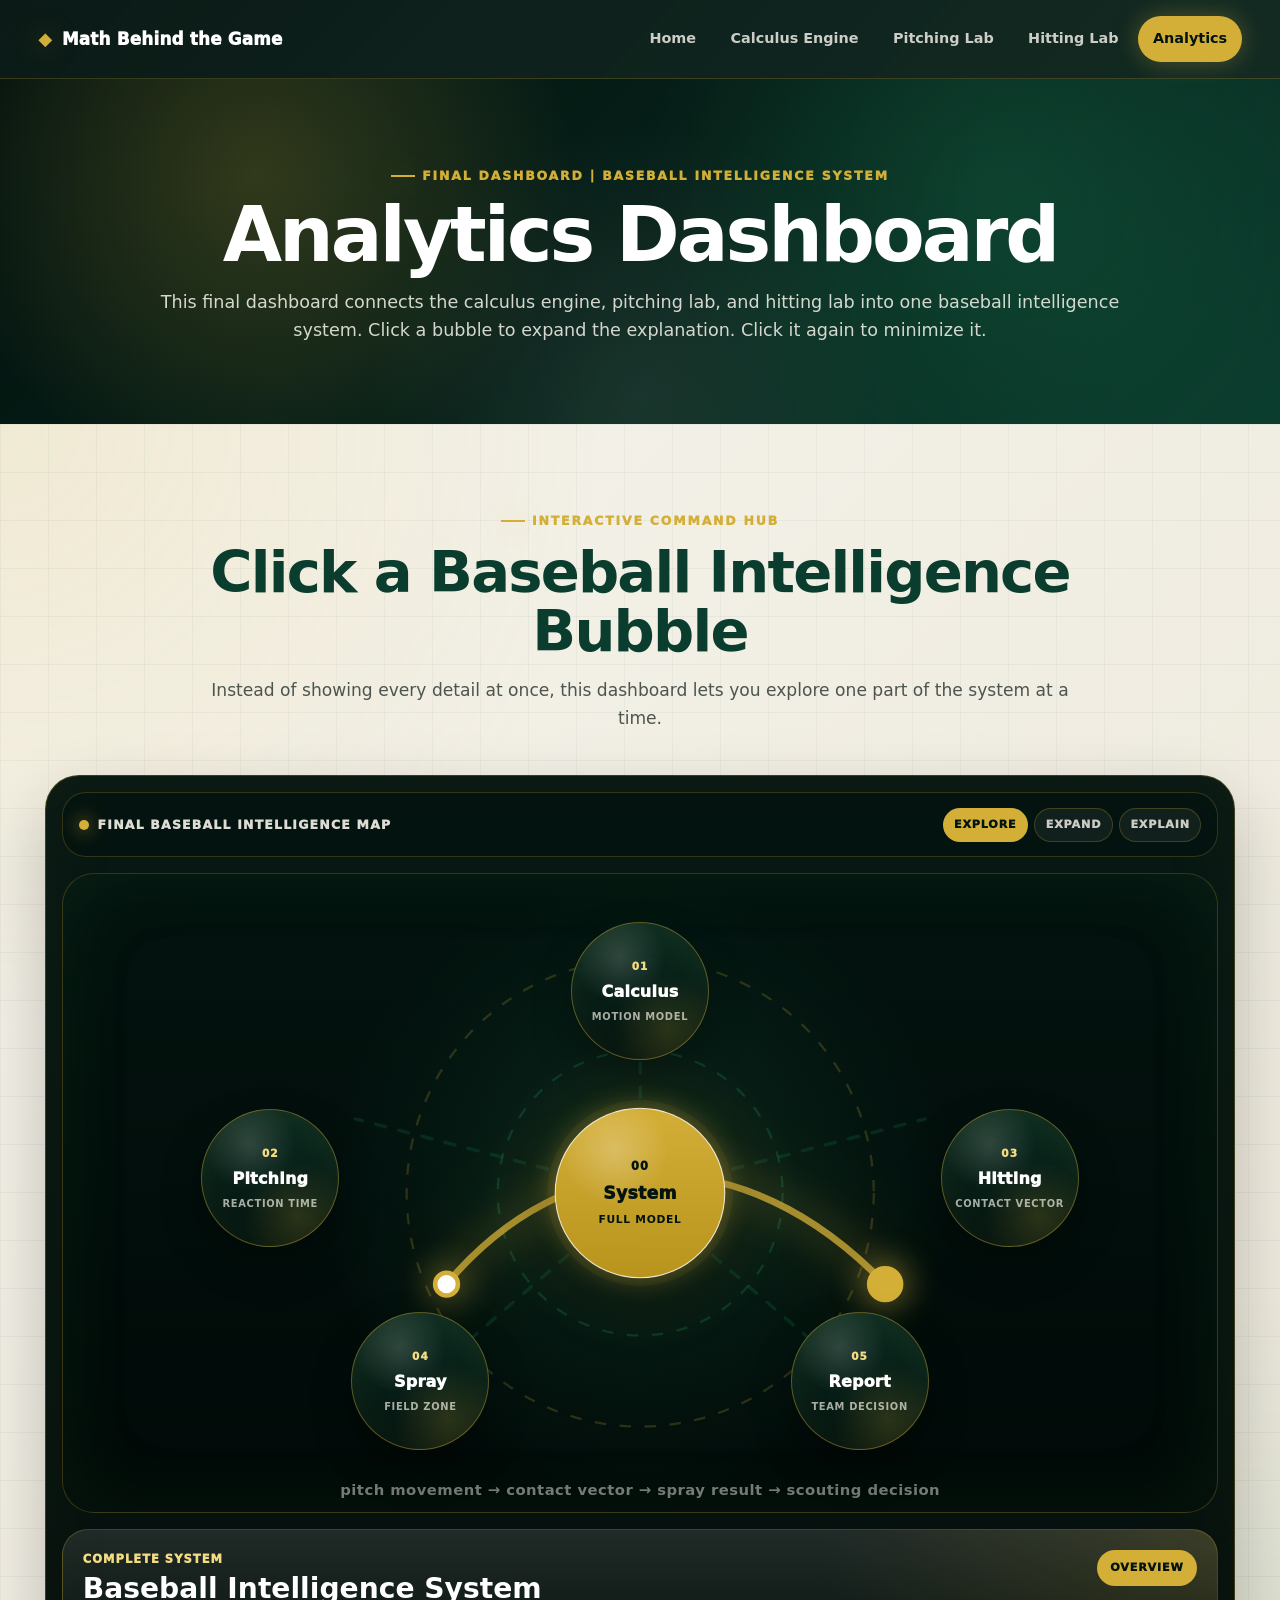
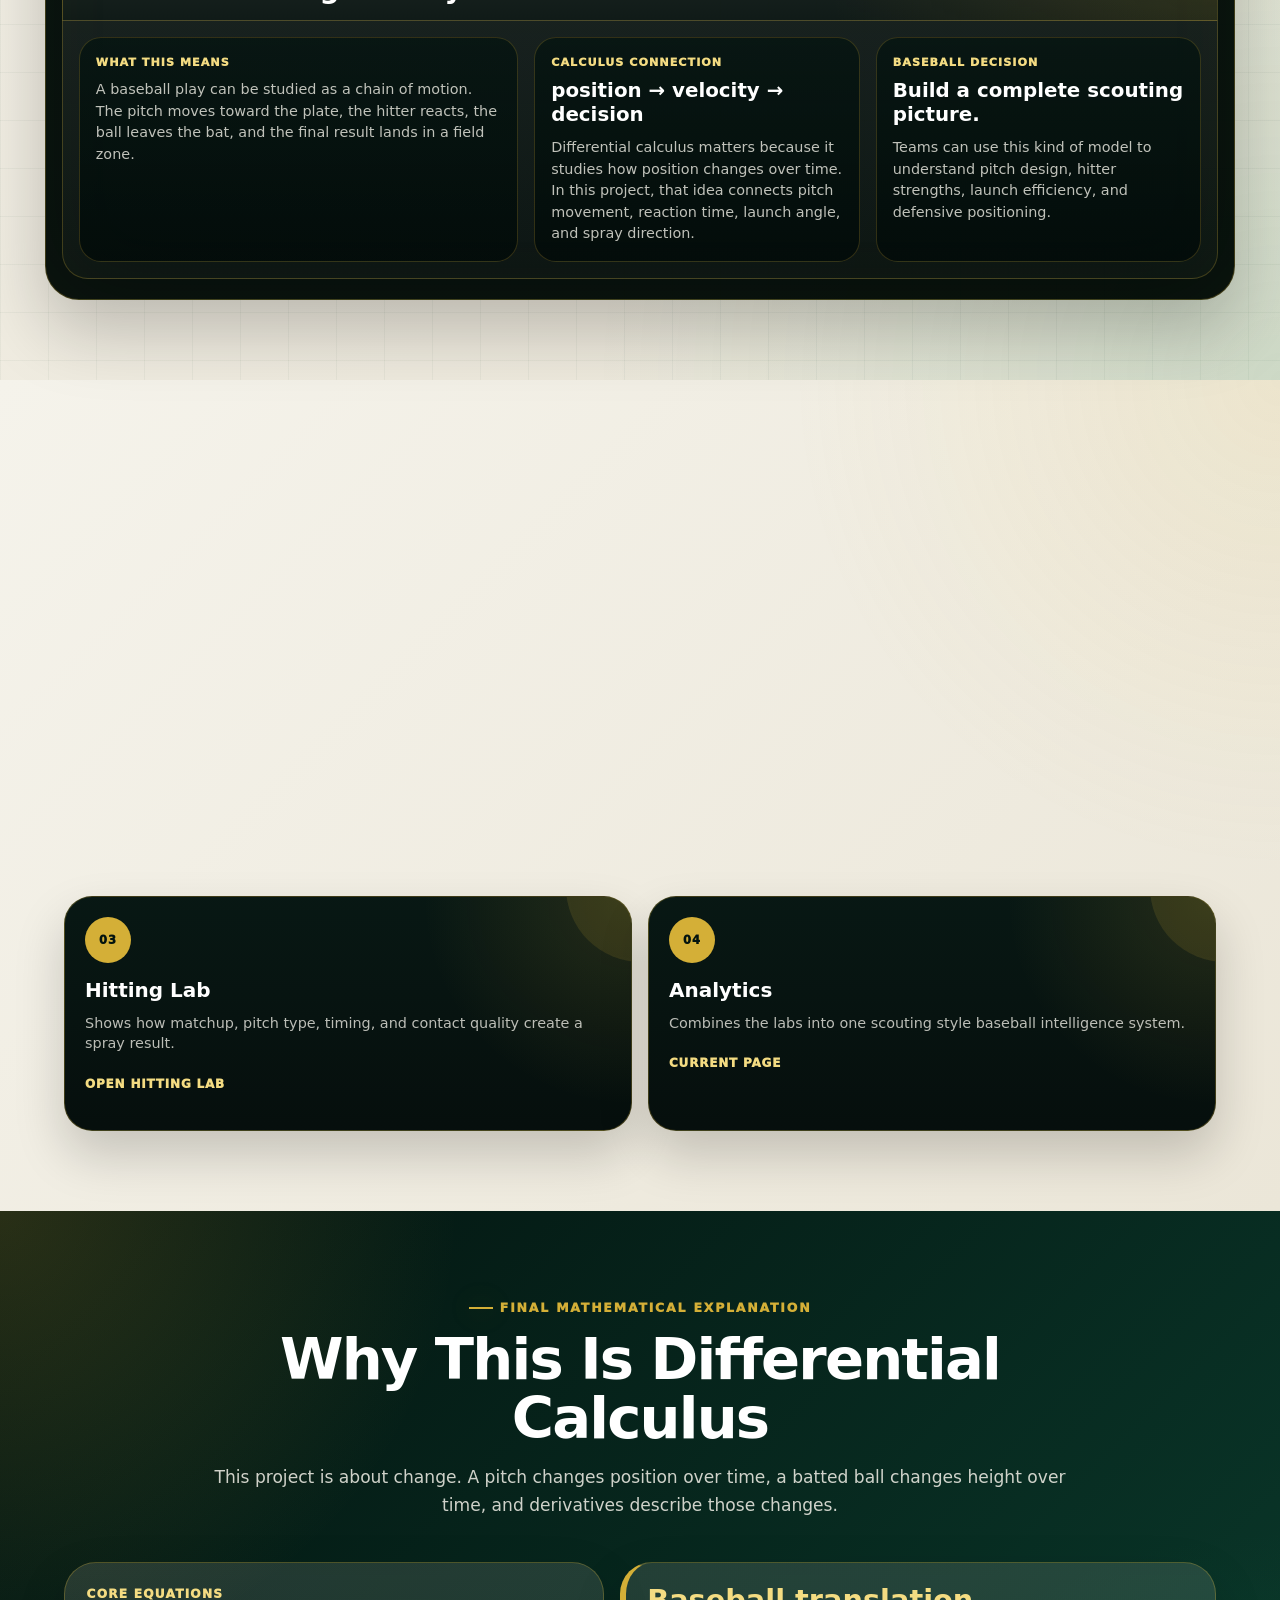
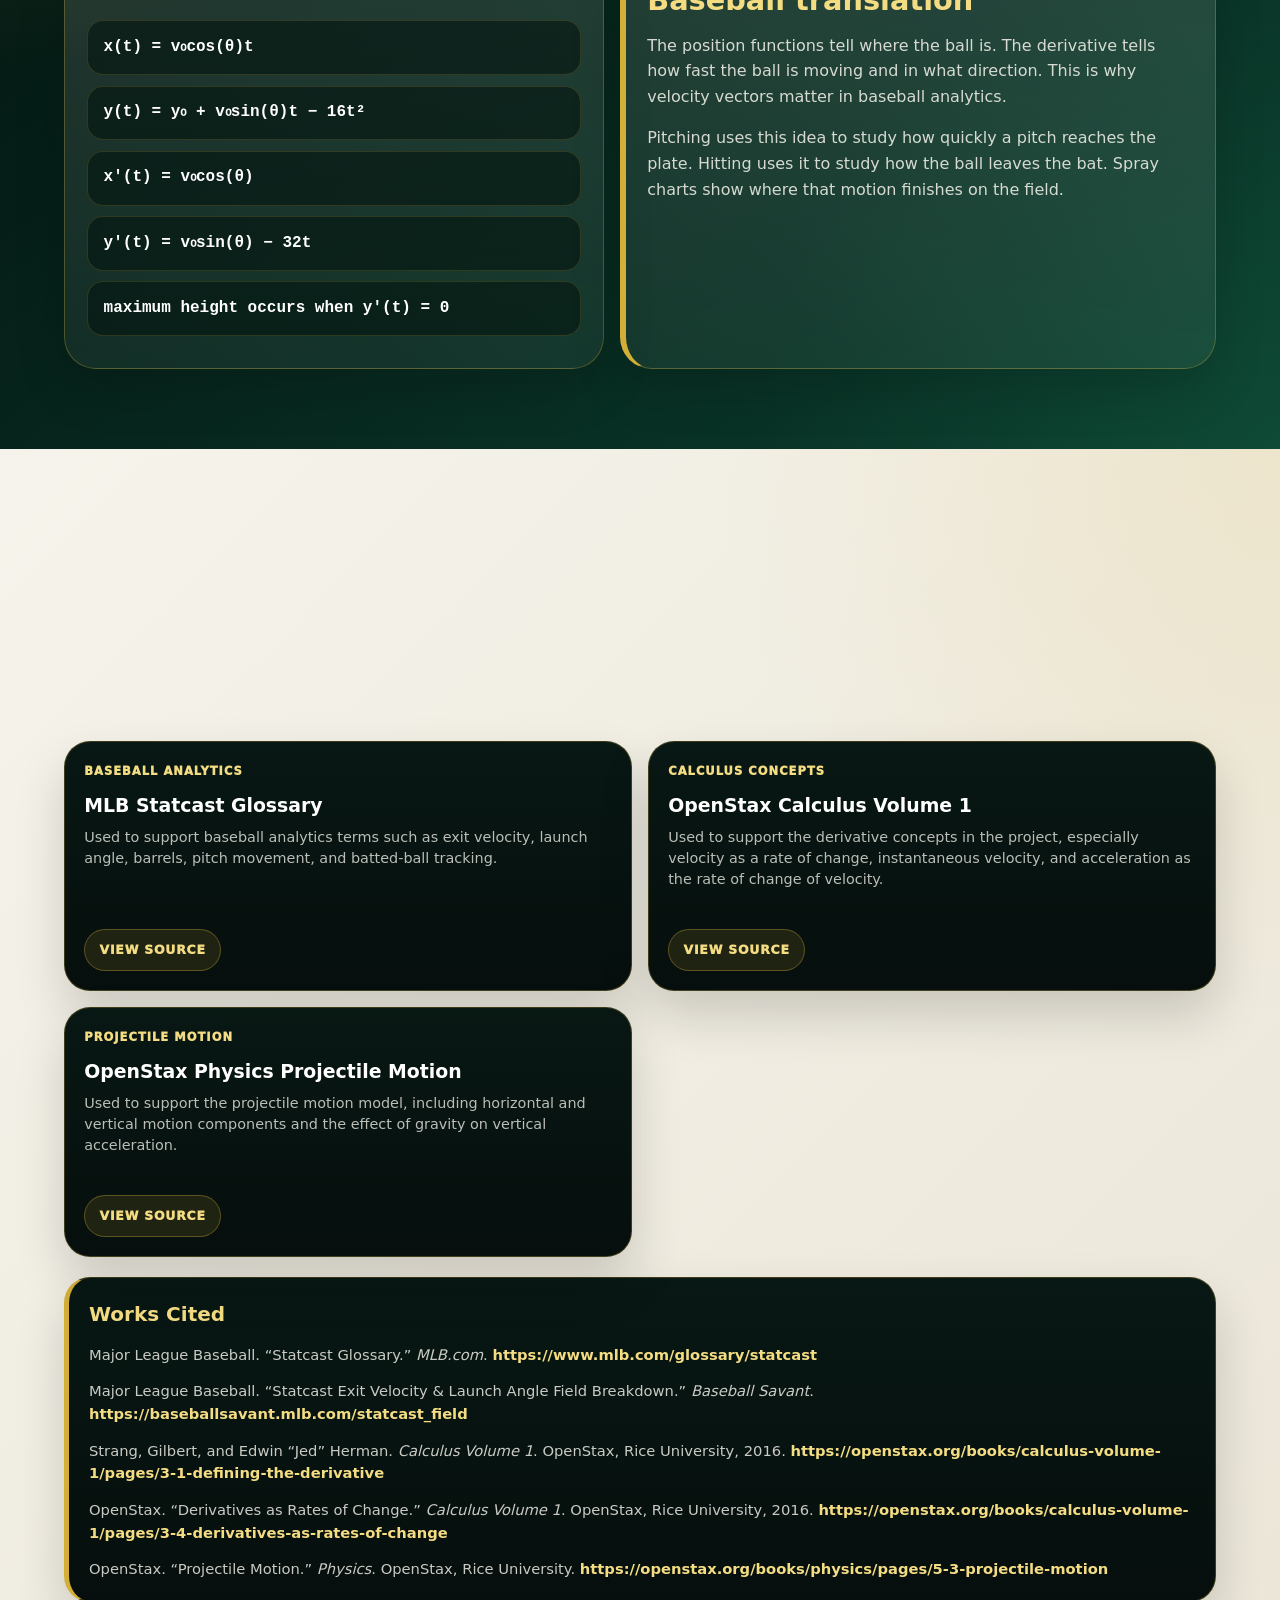
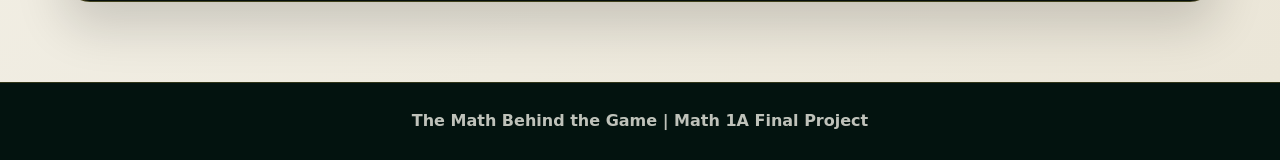
==== analytics.html @ d95eebd2 "calc 1a final" ====
<!DOCTYPE html>
<html lang="en">
<head>
  <meta charset="UTF-8" />
  <meta name="viewport" content="width=device-width, initial-scale=1.0" />

  <title>Analytics Dashboard | The Math Behind the Game</title>

  <link rel="stylesheet" href="style.css" />
</head>

<body>
  <header class="site-header">
    <nav class="navbar">
      <a href="index.html" class="logo">
        <span class="logo-mark">◆</span>
        Math Behind the Game
      </a>

      <div class="nav-links">
        <a href="index.html">Home</a>
        <a href="calculus.html">Calculus Engine</a>
        <a href="pitching.html">Pitching Lab</a>
        <a href="hitting.html">Hitting Lab</a>
        <a href="analytics.html">Analytics</a>
      </div>
    </nav>
  </header>

  <main>
    <!-- HERO -->
    <section class="page-hero analytics-hero bubble-analytics-hero">
      <div class="page-hero-content">
        <p class="tagline">Final Dashboard | Baseball Intelligence System</p>

        <h1>Analytics Dashboard</h1>

        <p>
          This final dashboard connects the calculus engine, pitching lab, and hitting lab
          into one baseball intelligence system. Click a bubble to expand the explanation.
          Click it again to minimize it.
        </p>
      </div>
    </section>

    <!-- INTERACTIVE BUBBLE HUB -->
    <section class="engine-section bubble-dashboard-section">
      <div class="section-header center-header">
        <p class="eyebrow">Interactive Command Hub</p>

        <h2>Click a Baseball Intelligence Bubble</h2>

        <p>
          Instead of showing every detail at once, this dashboard lets you explore one part
          of the system at a time.
        </p>
      </div>

      <div class="bubble-dashboard-shell">
        <div class="broadcast-topline bubble-topline">
          <div>
            <span class="live-dot"></span>
            <p>Final Baseball Intelligence Map</p>
          </div>

          <div class="broadcast-tabs">
            <span class="active">Explore</span>
            <span>Expand</span>
            <span>Explain</span>
          </div>
        </div>

        <div class="bubble-map">
          <!-- CENTER HUB -->
          <button class="analytics-bubble center-bubble active" data-analytics-topic="overview">
            <span>00</span>
            <strong>System</strong>
            <small>full model</small>
          </button>

          <!-- ORBIT BUBBLES -->
          <button class="analytics-bubble bubble-calculus" data-analytics-topic="calculus">
            <span>01</span>
            <strong>Calculus</strong>
            <small>motion model</small>
          </button>

          <button class="analytics-bubble bubble-pitching" data-analytics-topic="pitching">
            <span>02</span>
            <strong>Pitching</strong>
            <small>reaction time</small>
          </button>

          <button class="analytics-bubble bubble-hitting" data-analytics-topic="hitting">
            <span>03</span>
            <strong>Hitting</strong>
            <small>contact vector</small>
          </button>

          <button class="analytics-bubble bubble-spray" data-analytics-topic="spray">
            <span>04</span>
            <strong>Spray</strong>
            <small>field zone</small>
          </button>

          <button class="analytics-bubble bubble-scouting" data-analytics-topic="scouting">
            <span>05</span>
            <strong>Report</strong>
            <small>team decision</small>
          </button>

          <!-- VISUAL LINES -->
          <svg viewBox="0 0 1000 560" class="bubble-line-svg" aria-hidden="true">
            <circle cx="500" cy="280" r="205" class="bubble-orbit-line" />
            <circle cx="500" cy="280" r="125" class="bubble-inner-ring" />

            <line x1="500" y1="280" x2="500" y2="76" class="bubble-connector" />
            <line x1="500" y1="280" x2="250" y2="215" class="bubble-connector" />
            <line x1="500" y1="280" x2="750" y2="215" class="bubble-connector" />
            <line x1="500" y1="280" x2="320" y2="435" class="bubble-connector" />
            <line x1="500" y1="280" x2="680" y2="435" class="bubble-connector" />

            <path
              d="M330 360 C435 235, 590 230, 715 360"
              class="bubble-gold-path"
            />

            <circle cx="330" cy="360" r="10" class="bubble-ball" />
            <circle cx="715" cy="360" r="14" class="bubble-ball landing-ball" />

            <text x="500" y="515" class="bubble-map-label">
              pitch movement → contact vector → spray result → scouting decision
            </text>
          </svg>
        </div>

        <!-- EXPANDABLE PANEL -->
        <section class="analytics-expand-panel open" id="analyticsExpandPanel">
          <div class="expand-panel-header">
            <div>
              <span id="analyticsPanelKicker">Complete System</span>
              <h3 id="analyticsPanelTitle">Baseball Intelligence System</h3>
            </div>

            <p id="analyticsPanelTag">Overview</p>
          </div>

          <div class="expand-panel-grid">
            <article class="expand-main-card">
              <span>What this means</span>
              <p id="analyticsPanelDescription">
                A baseball play can be studied as a chain of motion. The pitch moves
                toward the plate, the hitter reacts, the ball leaves the bat, and the
                final result lands in a field zone.
              </p>
            </article>

            <article class="expand-equation-card">
              <span>Calculus Connection</span>
              <strong id="analyticsPanelEquation">
                position → velocity → decision
              </strong>
              <p id="analyticsPanelMath">
                Differential calculus matters because it studies how position changes over time.
              </p>
            </article>

            <article class="expand-decision-card">
              <span>Baseball Decision</span>
              <strong id="analyticsPanelDecision">
                Build a complete scouting picture.
              </strong>
              <p id="analyticsPanelUse">
                Teams can use this kind of model to understand pitch design, hitter strengths,
                launch efficiency, and defensive positioning.
              </p>
            </article>
          </div>
        </section>
      </div>
    </section>

    <!-- PROJECT FLOW -->
    <section class="content-section intelligence-section bubble-flow-section">
      <div class="section-header center-header">
        <p class="eyebrow">Project Flow</p>

        <h2>How Each Lab Connects</h2>

        <p>
          The project moves from the basic calculus model to real baseball applications.
        </p>
      </div>

      <div class="system-flow-grid compact-system-flow">
        <article class="flow-card">
          <span>01</span>
          <h3>Calculus Engine</h3>
          <p>
            Shows position, velocity, acceleration, apex, and landing through projectile motion.
          </p>
          <a href="calculus.html">Open Calculus Lab</a>
        </article>

        <article class="flow-card">
          <span>02</span>
          <h3>Pitching Lab</h3>
          <p>
            Shows how velocity, break, drop, and pitch location change reaction time.
          </p>
          <a href="pitching.html">Open Pitching Lab</a>
        </article>

        <article class="flow-card">
          <span>03</span>
          <h3>Hitting Lab</h3>
          <p>
            Shows how matchup, pitch type, timing, and contact quality create a spray result.
          </p>
          <a href="hitting.html">Open Hitting Lab</a>
        </article>

        <article class="flow-card">
          <span>04</span>
          <h3>Analytics</h3>
          <p>
            Combines the labs into one scouting style baseball intelligence system.
          </p>
          <a href="analytics.html">Current Page</a>
        </article>
      </div>
    </section>

    <!-- FINAL MATHEMATICAL EXPLANATION -->
    <section class="dark-lab-section analytics-proof-section bubble-proof-section">
      <div class="section-header center-header">
        <p class="eyebrow">Final Mathematical Explanation</p>

        <h2>Why This Is Differential Calculus</h2>

        <p>
          This project is about change. A pitch changes position over time, a batted ball
          changes height over time, and derivatives describe those changes.
        </p>
      </div>

      <div class="optimization-grid">
        <div class="optimization-proof">
          <span>Core Equations</span>

          <p>x(t) = v₀cos(θ)t</p>
          <p>y(t) = y₀ + v₀sin(θ)t − 16t²</p>
          <p>x′(t) = v₀cos(θ)</p>
          <p>y′(t) = v₀sin(θ) − 32t</p>
          <p>maximum height occurs when y′(t) = 0</p>
        </div>

        <div class="optimization-explanation">
          <h3>Baseball translation</h3>

          <p>
            The position functions tell where the ball is. The derivative tells how fast
            the ball is moving and in what direction. This is why velocity vectors matter
            in baseball analytics.
          </p>

          <p>
            Pitching uses this idea to study how quickly a pitch reaches the plate.
            Hitting uses it to study how the ball leaves the bat. Spray charts show
            where that motion finishes on the field.
          </p>
        </div>
      </div>
    </section>

   <!-- SOURCES SECTION -->
<section class="content-section sources-section bubble-sources-section">
  <div class="section-header center-header">
    <p class="eyebrow">Works Cited / Research Base</p>

    <h2>Sources Used to Support the Project</h2>

    <p>
      These sources support the baseball analytics, derivative, velocity,
      acceleration, and projectile motion concepts used throughout the project.
    </p>
  </div>

  <div class="source-grid">
    <article class="source-card">
      <span>Baseball Analytics</span>
      <h3>MLB Statcast Glossary</h3>
      <p>
        Used to support baseball analytics terms such as exit velocity, launch angle,
        barrels, pitch movement, and batted-ball tracking.
      </p>
      <a href="https://www.mlb.com/glossary/statcast" target="_blank" rel="noopener noreferrer">
        View Source
      </a>
    </article>

    <article class="source-card">
      <span>Calculus Concepts</span>
      <h3>OpenStax Calculus Volume 1</h3>
      <p>
        Used to support the derivative concepts in the project, especially velocity
        as a rate of change, instantaneous velocity, and acceleration as the rate of
        change of velocity.
      </p>
      <a href="https://openstax.org/books/calculus-volume-1/pages/3-1-defining-the-derivative" target="_blank" rel="noopener noreferrer">
        View Source
      </a>
    </article>

    <article class="source-card">
      <span>Projectile Motion</span>
      <h3>OpenStax Physics Projectile Motion</h3>
      <p>
        Used to support the projectile motion model, including horizontal and vertical
        motion components and the effect of gravity on vertical acceleration.
      </p>
      <a href="https://openstax.org/books/physics/pages/5-3-projectile-motion" target="_blank" rel="noopener noreferrer">
        View Source
      </a>
    </article>
  </div>

  <div class="works-cited-box">
    <h3>Works Cited</h3>

    <p>
      Major League Baseball. “Statcast Glossary.” <em>MLB.com</em>.
      <a href="https://www.mlb.com/glossary/statcast" target="_blank" rel="noopener noreferrer">
        https://www.mlb.com/glossary/statcast
      </a>
    </p>

    <p>
      Major League Baseball. “Statcast Exit Velocity &amp; Launch Angle Field Breakdown.”
      <em>Baseball Savant</em>.
      <a href="https://baseballsavant.mlb.com/statcast_field" target="_blank" rel="noopener noreferrer">
        https://baseballsavant.mlb.com/statcast_field
      </a>
    </p>

    <p>
      Strang, Gilbert, and Edwin “Jed” Herman. <em>Calculus Volume 1</em>.
      OpenStax, Rice University, 2016.
      <a href="https://openstax.org/books/calculus-volume-1/pages/3-1-defining-the-derivative" target="_blank" rel="noopener noreferrer">
        https://openstax.org/books/calculus-volume-1/pages/3-1-defining-the-derivative
      </a>
    </p>

    <p>
      OpenStax. “Derivatives as Rates of Change.” <em>Calculus Volume 1</em>.
      OpenStax, Rice University, 2016.
      <a href="https://openstax.org/books/calculus-volume-1/pages/3-4-derivatives-as-rates-of-change" target="_blank" rel="noopener noreferrer">
        https://openstax.org/books/calculus-volume-1/pages/3-4-derivatives-as-rates-of-change
      </a>
    </p>

    <p>
      OpenStax. “Projectile Motion.” <em>Physics</em>.
      OpenStax, Rice University.
      <a href="https://openstax.org/books/physics/pages/5-3-projectile-motion" target="_blank" rel="noopener noreferrer">
        https://openstax.org/books/physics/pages/5-3-projectile-motion
      </a>
    </p>
  </div>
</section>

  </main>

  <footer class="site-footer">
    <p>The Math Behind the Game | Math 1A Final Project</p>
  </footer>

  <script src="script.js"></script>
</body>
</html>
---- style.css ----
/* =========================================================
   THE MATH BEHIND THE GAME
   Cleaned consolidated style.css
   Safe cleanup: duplicate selectors merged, final values preserved
========================================================= */

:root {
  --green-black: #03130f;
  --green-950: #04100d;
  --green-900: #061f18;
  --green-800: #0b2f24;
  --green-700: #0b3d2e;
  --green-600: #12613f;
  --green-500: #1f8a5b;
  --gold: #d4af37;
  --gold-soft: #f4dc82;
  --gold-muted: #a98728;
  --cream: #f5f3eb;
  --cream-2: #ebe6d8;
  --white: #ffffff;
  --charcoal: #1f2421;
  --muted: #66726b;
  --shadow-soft: 0 20px 50px rgba(0, 0, 0, 0.16);
  --shadow-heavy: 0 36px 95px rgba(0, 0, 0, 0.35);
  --gold-glow: 0 0 28px rgba(212, 175, 55, 0.38);
  --green-glow: 0 0 34px rgba(31, 138, 91, 0.28);
  --radius-md: 22px;
  --radius-lg: 32px;
  --radius-xl: 44px;
  --max-width: 1260px;
}

* {
  box-sizing: border-box;
  margin: 0;
  padding: 0;
}

html {
  scroll-behavior: smooth;
}

body {
  min-height: 100vh;
  background: var(--cream);
  color: var(--charcoal);
  font-family: Inter,
    ui-sans-serif,
    system-ui,
    -apple-system,
    BlinkMacSystemFont,
    "Segoe UI",
    sans-serif;
  line-height: 1.6;
}

img, svg {
  max-width: 100%;
}

a {
  color: inherit;
  text-decoration: none;
}

button, input {
  font: inherit;
}

button {
  cursor: pointer;
}

.site-header {
  position: sticky;
  top: 0;
  z-index: 1000;
  background: linear-gradient(135deg, rgba(3, 19, 15, 0.97), rgba(6, 31, 24, 0.95));
  border-bottom: 1px solid rgba(212, 175, 55, 0.22);
  backdrop-filter: blur(18px);
}

.navbar {
  width: min(94%, 1440px);
  min-height: 78px;
  margin: 0 auto;
  display: flex;
  align-items: center;
  justify-content: space-between;
  gap: 2rem;
}

.logo {
  display: inline-flex;
  align-items: center;
  gap: 0.65rem;
  color: var(--white);
  font-size: 1.05rem;
  font-weight: 950;
  letter-spacing: 0.2px;
}

.logo-mark {
  color: var(--gold);
  text-shadow: var(--gold-glow);
}

.nav-links {
  display: flex;
  align-items: center;
  justify-content: flex-end;
  gap: 0.35rem;
  flex-wrap: wrap;
}

.nav-links a {
  color: rgba(245, 243, 235, 0.82);
  font-size: 0.9rem;
  font-weight: 850;
  padding: 0.72rem 0.9rem;
  border-radius: 999px;
  transition: all 0.22s ease;
}

.nav-links a:hover, .nav-links a.active {
  color: var(--green-black);
  background: var(--gold);
  box-shadow: 0 0 24px rgba(212, 175, 55, 0.32);
}

.eyebrow, .section-kicker, .tagline {
  display: inline-flex;
  align-items: center;
  gap: 0.45rem;
  color: var(--gold);
  font-size: 0.78rem;
  font-weight: 950;
  text-transform: uppercase;
  letter-spacing: 1.8px;
  margin-bottom: 0.8rem;
}

.eyebrow::before, .section-kicker::before, .tagline::before {
  content: "";
  width: 24px;
  height: 2px;
  background: var(--gold);
  box-shadow: var(--gold-glow);
}

.section-header {
  width: min(100%, 880px);
  margin-bottom: 2.7rem;
}

.center-header {
  margin-left: auto;
  margin-right: auto;
  text-align: center;
}

.center-header .eyebrow, .center-header .section-kicker {
  justify-content: center;
}

.section-header h2 {
  color: var(--green-700);
  font-size: clamp(2.2rem, 4.5vw, 4rem);
  line-height: 1.02;
  letter-spacing: -1.8px;
  margin-bottom: 1rem;
}

.section-header p:not(.eyebrow):not(.section-kicker) {
  color: #4d554f;
  font-size: 1.07rem;
}

.btn {
  min-height: 48px;
  display: inline-flex;
  align-items: center;
  justify-content: center;
  border-radius: 999px;
  padding: 0.85rem 1.2rem;
  border: 1px solid transparent;
  font-weight: 950;
  transition: all 0.22s ease;
}

.primary-btn {
  background: var(--gold);
  color: var(--green-black);
  box-shadow: 0 18px 42px rgba(212, 175, 55, 0.25);
}

.primary-btn:hover {
  transform: translateY(-3px);
  box-shadow: 0 26px 58px rgba(212, 175, 55, 0.38);
}

.secondary-btn {
  background: rgba(245, 243, 235, 0.08);
  color: var(--white);
  border-color: rgba(245, 243, 235, 0.22);
}

.secondary-btn:hover {
  transform: translateY(-3px);
  background: rgba(245, 243, 235, 0.14);
  border-color: rgba(212, 175, 55, 0.42);
}

.hero {
  position: relative;
  overflow: hidden;
  display: grid;
  grid-template-columns: 1.02fr 0.98fr;
  align-items: center;
  gap: 2rem;
  min-height: calc(100vh - 78px);
  padding: 5rem 5%;
  background: radial-gradient(circle at 18% 18%, rgba(212, 175, 55, 0.21), transparent 28%),
    radial-gradient(circle at 83% 20%, rgba(31, 138, 91, 0.25), transparent 36%),
    radial-gradient(circle at 70% 90%, rgba(212, 175, 55, 0.13), transparent 31%),
    linear-gradient(135deg, var(--green-black) 0%, var(--green-900) 45%, var(--green-700) 100%);
}

.advanced-hero {
  min-height: calc(100vh - 78px);
}

.hero-bg-grid, .page-hero::before {
  position: absolute;
  inset: 0;
  background-image: linear-gradient(rgba(245, 243, 235, 0.045) 1px, transparent 1px),
    linear-gradient(90deg, rgba(245, 243, 235, 0.045) 1px, transparent 1px);
  background-size: 48px 48px;
  mask-image: linear-gradient(to bottom, black, transparent 96%);
  pointer-events: none;
}

.hero::after {
  content: "";
  position: absolute;
  width: 760px;
  height: 760px;
  right: -380px;
  bottom: -390px;
  border-radius: 50%;
  border: 1px solid rgba(212, 175, 55, 0.22);
  box-shadow: inset 0 0 90px rgba(212, 175, 55, 0.08),
    0 0 80px rgba(31, 138, 91, 0.08);
}

.hero-content, .hero-visual {
  position: relative;
  z-index: 2;
}

.hero-content {
  max-width: 800px;
}

.hero h1 {
  color: var(--white);
  font-size: clamp(3.3rem, 7.2vw, 7rem);
  line-height: 0.9;
  letter-spacing: -4.5px;
  margin-bottom: 1.45rem;
}

.hero h1 span {
  display: block;
  color: var(--gold-soft);
  text-shadow: 0 0 38px rgba(212, 175, 55, 0.2);
}

.hero-description {
  max-width: 730px;
  color: rgba(245, 243, 235, 0.87);
  font-size: clamp(1rem, 1.45vw, 1.18rem);
  margin-bottom: 1.7rem;
}

.hero-actions {
  display: flex;
  flex-wrap: wrap;
  gap: 0.9rem;
  margin-bottom: 1.8rem;
}

.hero-metrics {
  display: grid;
  grid-template-columns: repeat(3, 1fr);
  gap: 0.85rem;
  max-width: 760px;
}

.hero-metrics div, .hero-broadcast-score div, .hero-broadcast-readout div {
  background: rgba(245, 243, 235, 0.08);
  border: 1px solid rgba(212, 175, 55, 0.24);
  border-radius: var(--radius-md);
  padding: 1rem;
  box-shadow: inset 0 0 28px rgba(245, 243, 235, 0.02);
  display: flex;
  flex-direction: column;
  justify-content: center;
  align-items: center;
  text-align: center;
}

.hero-metrics span, .scoreboard-main span, .broadcast-stat-ribbon span, .engine-stat-ribbon span, .analysis-card span, .preview-output-grid span, .metric-tile span, .analytics-thesis-card span, .analytics-mini-stack span, .scouting-card span, .flow-card span, .source-card span, .hero-broadcast-score span, .hero-broadcast-readout span, .gamecast-score-strip span, .gamecast-live-readout span, .optimization-score-card span, .grade-row span, .scenario-card span, .intelligence-card span, .field-preview-copy span, .spray-readout-card span, .spray-mini-metrics span {
  display: block;
  color: var(--gold-soft);
  font-size: 0.72rem;
  font-weight: 950;
  text-transform: uppercase;
  letter-spacing: 1px;
  margin-bottom: 0.3rem;
}

.hero-broadcast-score span, .hero-broadcast-readout span, .hero-metrics span {
  text-align: center;
  line-height: 1.15;
}

.hero-metrics strong, .scoreboard-main strong, .broadcast-stat-ribbon strong, .engine-stat-ribbon strong, .analysis-card strong, .preview-output-grid strong, .metric-tile strong, .analytics-mini-stack strong, .scouting-card strong, .hero-broadcast-score strong, .hero-broadcast-readout strong, .gamecast-score-strip strong, .gamecast-live-readout strong, .optimization-score-card strong, .grade-row strong, .spray-mini-metrics strong {
  color: var(--white);
  font-size: 1rem;
}

.hero-broadcast-score strong, .hero-broadcast-readout strong, .hero-metrics strong {
  text-align: center;
  line-height: 1.2;
}

.broadcast-hero-card {
  background: linear-gradient(180deg, rgba(245, 243, 235, 0.13), rgba(245, 243, 235, 0.055));
  border: 1px solid rgba(212, 175, 55, 0.36);
  border-radius: var(--radius-xl);
  padding: 1.2rem;
  box-shadow: var(--shadow-heavy);
  backdrop-filter: blur(18px);
}

.hero-broadcast-score, .hero-broadcast-readout {
  display: grid;
  grid-template-columns: repeat(3, 1fr);
  gap: 0.75rem;
  margin-bottom: 1rem;
}

.hero-broadcast-readout {
  margin-top: 1rem;
  margin-bottom: 0;
}

.hero-mini-field {
  border: 1px solid rgba(212, 175, 55, 0.25);
  border-radius: 30px;
  overflow: hidden;
  background: rgba(3, 19, 15, 0.72);
}

.scoreboard-top, .console-topbar {
  display: flex;
  align-items: center;
  justify-content: space-between;
  gap: 1rem;
  background: rgba(3, 19, 15, 0.66);
  border: 1px solid rgba(212, 175, 55, 0.2);
  border-radius: 22px;
  padding: 0.85rem 1rem;
  margin-bottom: 1rem;
}

.scoreboard-top div, .console-topbar div {
  display: flex;
  align-items: center;
  gap: 0.5rem;
}

.scoreboard-top p, .console-topbar p, .console-topbar span {
  color: rgba(245, 243, 235, 0.9);
  font-size: 0.78rem;
  font-weight: 950;
  text-transform: uppercase;
  letter-spacing: 1.1px;
}

.live-dot {
  width: 10px;
  height: 10px;
  display: inline-block;
  background: var(--gold);
  border-radius: 50%;
  box-shadow: 0 0 18px rgba(212, 175, 55, 0.95);
}

.hero-svg, .preview-svg, .engine-svg, .gamecast-svg, .field-map-svg {
  width: 100%;
  display: block;
}

.svg-panel {
  fill: rgba(3, 19, 15, 0.9);
}

.svg-grid line {
  stroke: rgba(245, 243, 235, 0.08);
  stroke-width: 1;
}

.axis-line {
  stroke: rgba(245, 243, 235, 0.36);
  stroke-width: 2;
}

.hero-arc, .trajectory-path {
  fill: none;
  stroke: var(--gold);
  stroke-width: 5;
  stroke-linecap: round;
  filter: drop-shadow(0 0 14px rgba(212, 175, 55, 0.82));
  transition: all 0.24s ease;
}

.pitch-path {
  fill: none;
  stroke: rgba(245, 243, 235, 0.84);
  stroke-width: 4;
  stroke-linecap: round;
  stroke-dasharray: 8 8;
  filter: drop-shadow(0 0 10px rgba(245, 243, 235, 0.45));
  transition: all 0.28s ease;
}

.spray-lane {
  fill: none;
  stroke: rgba(244, 220, 130, 0.72);
  stroke-width: 3;
  stroke-linecap: round;
  stroke-dasharray: 10 8;
  filter: drop-shadow(0 0 12px rgba(212, 175, 55, 0.5));
  transition: all 0.28s ease;
}

.center-reference-line {
  stroke: rgba(245, 243, 235, 0.58);
  stroke-width: 3;
  stroke-linecap: round;
  stroke-dasharray: 8 8;
  filter: drop-shadow(0 0 8px rgba(245, 243, 235, 0.22));
}

.tangent-line {
  stroke: rgba(255, 255, 255, 0.9);
  stroke-width: 4;
  stroke-linecap: round;
  filter: drop-shadow(0 0 12px rgba(255, 255, 255, 0.55));
  transition: all 0.24s ease;
}

.hero-vector, .velocity-vector {
  stroke: var(--gold-soft);
  stroke-width: 4;
  stroke-linecap: round;
  filter: drop-shadow(0 0 12px rgba(212, 175, 55, 0.74));
  transition: all 0.24s ease;
}

.hero-vector-arrow, .velocity-arrow {
  fill: var(--gold-soft);
  filter: drop-shadow(0 0 12px rgba(212, 175, 55, 0.74));
  transition: all 0.24s ease;
}

.hero-gravity, .acceleration-vector {
  stroke: rgba(255, 255, 255, 0.9);
  stroke-width: 4;
  stroke-linecap: round;
  stroke-dasharray: 9 7;
  filter: drop-shadow(0 0 10px rgba(255, 255, 255, 0.55));
  transition: all 0.24s ease;
}

.hero-gravity-arrow, .acceleration-arrow {
  fill: rgba(255, 255, 255, 0.92);
  transition: all 0.24s ease;
}

.baseball-dot {
  fill: var(--white);
  stroke: var(--gold);
  stroke-width: 4;
  filter: drop-shadow(0 0 16px rgba(212, 175, 55, 0.95));
  transition: all 0.24s ease;
}

.gold-dot {
  fill: var(--gold);
  stroke: var(--gold-soft);
  stroke-width: 2;
  filter: drop-shadow(0 0 12px rgba(212, 175, 55, 0.86));
  transition: all 0.24s ease;
}

.plate-svg {
  fill: rgba(245, 243, 235, 0.18);
  stroke: var(--gold);
  stroke-width: 3;
  filter: drop-shadow(0 0 10px rgba(212, 175, 55, 0.55));
}

.strike-zone {
  fill: rgba(245, 243, 235, 0.035);
  stroke: rgba(245, 243, 235, 0.58);
  stroke-width: 3;
  stroke-dasharray: 9 7;
  filter: drop-shadow(0 0 10px rgba(245, 243, 235, 0.22));
}

.svg-label {
  fill: rgba(245, 243, 235, 0.82);
  font-size: 14px;
  font-weight: 850;
  letter-spacing: 0.4px;
}

.field-grass {
  fill: rgba(31, 138, 91, 0.22);
  stroke: rgba(212, 175, 55, 0.35);
  stroke-width: 3;
}

.field-infield {
  fill: rgba(212, 175, 55, 0.18);
  stroke: rgba(245, 243, 235, 0.25);
  stroke-width: 2;
}

.foul-line {
  stroke: rgba(245, 243, 235, 0.5);
  stroke-width: 3;
  stroke-dasharray: 6 6;
}

.outfield-wall {
  fill: none;
  stroke: var(--gold);
  stroke-width: 5;
  stroke-linecap: round;
  filter: drop-shadow(0 0 12px rgba(212, 175, 55, 0.55));
}

.landing-zone {
  fill: rgba(212, 175, 55, 0.18);
  stroke: var(--gold);
  stroke-width: 3;
  filter: drop-shadow(0 0 18px rgba(212, 175, 55, 0.5));
  transition: all 0.28s ease;
}

.contact-flash {
  fill: rgba(212, 175, 55, 0.22);
  stroke: var(--gold);
  stroke-width: 3;
  filter: drop-shadow(0 0 18px rgba(212, 175, 55, 0.7));
}

#homePreviewLabel {
  display: none;
}

.gamecast-section {
  position: relative;
  padding: 5rem 3.5%;
  background: radial-gradient(circle at top left, rgba(212, 175, 55, 0.15), transparent 31%),
    radial-gradient(circle at bottom right, rgba(31, 138, 91, 0.14), transparent 35%),
    linear-gradient(135deg, var(--cream), var(--cream-2));
}

.gamecast-section::before, .engine-section::before {
  content: "";
  position: absolute;
  inset: 0;
  background-image: linear-gradient(rgba(11, 61, 46, 0.045) 1px, transparent 1px),
    linear-gradient(90deg, rgba(11, 61, 46, 0.045) 1px, transparent 1px);
  background-size: 48px 48px;
  pointer-events: none;
}

.gamecast-section > *, .engine-section > * {
  position: relative;
  z-index: 2;
}

.gamecast-grid {
  width: min(100%, 1600px);
  margin: 0 auto;
  display: grid;
  grid-template-columns: 0.76fr 1.55fr 0.82fr;
  gap: 1rem;
  align-items: stretch;
}

.gamecast-control-panel, .gamecast-main-panel, .gamecast-analysis-panel, .command-control-panel, .broadcast-dashboard, .engine-control-panel, .engine-display, .engine-results-panel, .analytics-panel, .analytics-main-panel, .spray-control-panel, .spray-map-panel, .spray-analysis-panel {
  background: radial-gradient(circle at top left, rgba(212, 175, 55, 0.12), transparent 32%),
    linear-gradient(145deg, var(--green-black), var(--green-700));
  border: 1px solid rgba(212, 175, 55, 0.36);
  border-radius: var(--radius-xl);
  padding: 1.15rem;
  box-shadow: var(--shadow-heavy);
  overflow: hidden;
}

.scenario-card, .analytics-thesis-card, .spray-readout-card {
  background: linear-gradient(180deg, rgba(245, 243, 235, 0.14), rgba(245, 243, 235, 0.06));
  border: 1px solid rgba(212, 175, 55, 0.26);
  border-radius: 24px;
  padding: 1.2rem;
  margin-bottom: 1rem;
}

.scenario-card h3, .analytics-thesis-card h3, .spray-readout-card h3 {
  color: var(--white);
  font-size: 1.35rem;
  line-height: 1.12;
  margin-bottom: 0.75rem;
}

.scenario-card p, .analytics-thesis-card p, .spray-readout-card p {
  color: rgba(245, 243, 235, 0.8);
}

.choice-group {
  margin-bottom: 1rem;
}

.choice-label {
  color: var(--gold-soft);
  font-size: 0.74rem;
  font-weight: 950;
  text-transform: uppercase;
  letter-spacing: 1.2px;
  margin-bottom: 0.55rem;
}

.choice-buttons {
  display: grid;
  grid-template-columns: repeat(3, 1fr);
  gap: 0.45rem;
}

.two-choice-buttons {
  grid-template-columns: repeat(2, 1fr);
}

.choice-btn, .spray-btn {
  border: 1px solid rgba(212, 175, 55, 0.24);
  background: rgba(245, 243, 235, 0.07);
  color: rgba(245, 243, 235, 0.82);
  border-radius: 999px;
  padding: 0.68rem 0.6rem;
  font-size: 0.78rem;
  font-weight: 950;
  transition: all 0.22s ease;
}

.choice-btn:hover, .spray-btn:hover {
  background: rgba(245, 243, 235, 0.13);
  transform: translateY(-2px);
}

.choice-btn.active, .spray-btn.active {
  background: var(--gold);
  color: var(--green-black);
  border-color: var(--gold);
  box-shadow: 0 0 22px rgba(212, 175, 55, 0.32);
}

.gamecast-math-panel {
  margin-top: 1.1rem;
}

.gamecast-score-strip {
  display: grid;
  grid-template-columns: repeat(7, 1fr);
  gap: 0.72rem;
  margin-bottom: 1rem;
  align-items: stretch;
}

.gamecast-score-strip div {
  background: linear-gradient(180deg, rgba(245, 243, 235, 0.13), rgba(245, 243, 235, 0.06));
  border: 1px solid rgba(212, 175, 55, 0.22);
  border-radius: 20px;
  padding: 1rem 0.8rem;
  min-height: 94px;
  display: flex;
  flex-direction: column;
  justify-content: center;
  align-items: center;
  text-align: center;
}

.gamecast-score-strip span {
  text-align: center;
  line-height: 1.15;
  margin-bottom: 0.45rem;
}

.gamecast-score-strip strong {
  font-size: clamp(0.82rem, 1.2vw, 1.1rem);
  text-align: center;
  line-height: 1.2;
}

.gamecast-live-readout {
  display: grid;
  grid-template-columns: 1.2fr 0.8fr;
  gap: 0.72rem;
  margin-bottom: 1rem;
}

.gamecast-live-readout div {
  background: linear-gradient(180deg, rgba(245, 243, 235, 0.11), rgba(245, 243, 235, 0.045));
  border: 1px solid rgba(212, 175, 55, 0.22);
  border-left: 5px solid var(--gold);
  border-radius: 18px;
  padding: 0.95rem 1rem;
}

.gamecast-live-readout span {
  margin-bottom: 0.35rem;
}

.gamecast-live-readout strong {
  display: block;
  color: var(--white);
  font-size: clamp(0.88rem, 1.25vw, 1.05rem);
  line-height: 1.25;
}

.gamecast-visual-shell {
  position: relative;
  overflow: hidden;
  border: 1px solid rgba(212, 175, 55, 0.25);
  border-radius: 30px;
  background: radial-gradient(circle at 50% 50%, rgba(212, 175, 55, 0.08), transparent 38%),
    rgba(3, 19, 15, 0.82);
  box-shadow: inset 0 0 70px rgba(212, 175, 55, 0.04),
    0 22px 48px rgba(0, 0, 0, 0.22);
}

.gamecast-visual-shell::before {
  content: "LIVE GAMECAST";
  position: absolute;
  top: 1rem;
  right: 1.3rem;
  color: rgba(245, 243, 235, 0.09);
  font-size: clamp(1.4rem, 3vw, 3.2rem);
  font-weight: 950;
  letter-spacing: 1px;
  z-index: 1;
  pointer-events: none;
}

.gamecast-visual-shell svg {
  position: relative;
  z-index: 2;
}

.gamecast-legend {
  display: grid;
  grid-template-columns: repeat(3, 1fr);
  gap: 0.7rem;
  margin-top: 1rem;
}

.legend-item {
  display: flex;
  align-items: center;
  gap: 0.7rem;
  background: rgba(3, 19, 15, 0.58);
  border: 1px solid rgba(212, 175, 55, 0.18);
  border-radius: 18px;
  padding: 0.85rem;
  min-height: 72px;
}

.legend-item p {
  color: rgba(245, 243, 235, 0.78);
  font-size: 0.8rem;
  line-height: 1.25;
}

.legend-item strong {
  display: block;
  color: var(--gold-soft);
  font-size: 0.75rem;
  text-transform: uppercase;
  letter-spacing: 0.8px;
  margin-bottom: 0.18rem;
}

.legend-swatch {
  width: 42px;
  min-width: 42px;
  height: 18px;
  display: inline-block;
  position: relative;
}

.solid-gold::before {
  content: "";
  position: absolute;
  left: 0;
  top: 8px;
  width: 42px;
  height: 4px;
  background: var(--gold);
  border-radius: 999px;
  box-shadow: var(--gold-glow);
}

.dashed-gold::before {
  content: "";
  position: absolute;
  left: 0;
  top: 8px;
  width: 42px;
  border-top: 3px dashed var(--gold-soft);
}

.dashed-white::before {
  content: "";
  position: absolute;
  left: 0;
  top: 8px;
  width: 42px;
  border-top: 3px dashed rgba(245, 243, 235, 0.82);
}

.landing-dot::before {
  content: "";
  position: absolute;
  left: 12px;
  top: 1px;
  width: 16px;
  height: 16px;
  border-radius: 50%;
  background: var(--white);
  border: 3px solid var(--gold);
  box-shadow: 0 0 14px rgba(212, 175, 55, 0.9);
}

.contact-box::before {
  content: "";
  position: absolute;
  left: 7px;
  top: 1px;
  width: 28px;
  height: 16px;
  border: 2px dashed rgba(245, 243, 235, 0.8);
  border-radius: 5px;
}

.contact-ring::before {
  content: "";
  position: absolute;
  left: 11px;
  top: 0;
  width: 18px;
  height: 18px;
  border-radius: 50%;
  border: 3px solid var(--gold);
  background: rgba(212, 175, 55, 0.15);
  box-shadow: 0 0 12px rgba(212, 175, 55, 0.6);
}

.optimization-score-card {
  background: linear-gradient(180deg, rgba(245, 243, 235, 0.15), rgba(245, 243, 235, 0.07));
  border: 1px solid rgba(212, 175, 55, 0.42);
  border-radius: 28px;
  padding: 1.2rem;
  margin-bottom: 1rem;
  box-shadow: inset 0 0 40px rgba(212, 175, 55, 0.06),
    0 0 25px rgba(212, 175, 55, 0.1);
}

.optimization-score-card strong {
  display: block;
  font-size: clamp(3rem, 5vw, 5rem);
  line-height: 0.95;
  color: var(--gold-soft);
  letter-spacing: -2px;
  margin: 0.4rem 0;
  text-shadow: var(--gold-glow);
}

.optimization-score-card p {
  color: rgba(245, 243, 235, 0.82);
  font-weight: 850;
  margin-bottom: 1rem;
}

.score-meter {
  width: 100%;
  height: 12px;
  background: rgba(245, 243, 235, 0.12);
  border: 1px solid rgba(212, 175, 55, 0.24);
  border-radius: 999px;
  overflow: hidden;
}

.score-fill {
  width: 91%;
  height: 100%;
  background: linear-gradient(90deg, var(--green-500), var(--gold));
  border-radius: 999px;
  box-shadow: 0 0 18px rgba(212, 175, 55, 0.6);
  transition: width 0.28s ease;
}

.grade-stack {
  display: grid;
  gap: 0.72rem;
  margin-bottom: 1rem;
}

.grade-row {
  display: flex;
  justify-content: space-between;
  align-items: center;
  gap: 0.8rem;
  background: rgba(3, 19, 15, 0.58);
  border: 1px solid rgba(212, 175, 55, 0.18);
  border-radius: 18px;
  padding: 0.9rem 1rem;
}

.grade-row span {
  margin-bottom: 0;
}

.grade-row strong {
  color: var(--gold-soft);
  font-size: 1.5rem;
}

.game-analysis-card {
  min-height: 190px;
}

.spray-chart-dashboard {
  width: min(100%, 1580px);
  margin: 0 auto;
  display: grid;
  grid-template-columns: 0.82fr 1.5fr 0.82fr;
  gap: 1rem;
  align-items: stretch;
}

.spray-type-grid {
  display: grid;
  grid-template-columns: 1fr;
  gap: 0.55rem;
}

.spray-btn {
  border-radius: 18px;
  text-align: left;
  padding: 0.82rem 1rem;
}

.spray-mini-metrics {
  display: grid;
  gap: 0.7rem;
}

.spray-mini-metrics div {
  background: rgba(3, 19, 15, 0.58);
  border: 1px solid rgba(212, 175, 55, 0.18);
  border-radius: 18px;
  padding: 0.9rem 1rem;
}

.spray-mini-metrics strong {
  color: var(--gold-soft);
  font-size: 1.2rem;
}

.interactive-field-card {
  padding: 0;
  overflow: hidden;
}

.spray-analysis-card {
  min-height: 158px;
}

.broadcast-topline {
  display: flex;
  justify-content: space-between;
  align-items: center;
  gap: 1rem;
  background: rgba(3, 19, 15, 0.72);
  border: 1px solid rgba(212, 175, 55, 0.22);
  border-radius: 24px;
  padding: 0.9rem 1rem;
  margin-bottom: 1rem;
}

.broadcast-topline div:first-child {
  display: flex;
  align-items: center;
  gap: 0.55rem;
}

.broadcast-topline p {
  color: rgba(245, 243, 235, 0.9);
  font-size: 0.78rem;
  font-weight: 950;
  text-transform: uppercase;
  letter-spacing: 1.2px;
}

.broadcast-tabs {
  display: flex;
  gap: 0.4rem;
  flex-wrap: wrap;
  justify-content: flex-end;
}

.broadcast-tabs span {
  color: rgba(245, 243, 235, 0.82);
  font-size: 0.7rem;
  font-weight: 950;
  text-transform: uppercase;
  letter-spacing: 0.8px;
  border: 1px solid rgba(212, 175, 55, 0.24);
  background: rgba(245, 243, 235, 0.06);
  border-radius: 999px;
  padding: 0.45rem 0.65rem;
}

.broadcast-tabs span:first-child {
  background: var(--gold);
  color: var(--green-black);
}

.broadcast-stat-ribbon, .engine-stat-ribbon {
  display: grid;
  grid-template-columns: repeat(3, 1fr);
  gap: 0.8rem;
  margin-bottom: 1rem;
}

.engine-stat-ribbon {
  grid-template-columns: repeat(4, 1fr);
}

.broadcast-stat-ribbon div, .engine-stat-ribbon div {
  background: linear-gradient(180deg, rgba(245, 243, 235, 0.13), rgba(245, 243, 235, 0.06));
  border: 1px solid rgba(212, 175, 55, 0.22);
  border-radius: 20px;
  padding: 1rem 0.8rem;
  min-height: 94px;
  display: flex;
  flex-direction: column;
  justify-content: center;
  align-items: center;
  text-align: center;
}

.broadcast-stat-ribbon span, .engine-stat-ribbon span {
  text-align: center;
  margin-bottom: 0.4rem;
  line-height: 1.15;
}

.broadcast-stat-ribbon strong, .engine-stat-ribbon strong {
  font-size: clamp(1rem, 2vw, 1.25rem);
  text-align: center;
  line-height: 1.2;
}

.broadcast-visual-shell, .engine-visual-shell, .analytics-visual-shell {
  position: relative;
  overflow: hidden;
  border: 1px solid rgba(212, 175, 55, 0.25);
  border-radius: 30px;
  background: radial-gradient(circle at 50% 50%, rgba(212, 175, 55, 0.08), transparent 38%),
    rgba(3, 19, 15, 0.82);
  box-shadow: inset 0 0 70px rgba(212, 175, 55, 0.04),
    0 22px 48px rgba(0, 0, 0, 0.22);
}

.broadcast-visual-shell::before, .engine-visual-shell::before, .analytics-visual-shell::before {
  content: "BALL FLIGHT ENGINE";
  position: absolute;
  top: 1rem;
  right: 1.3rem;
  color: rgba(245, 243, 235, 0.12);
  font-size: clamp(1.4rem, 3vw, 3rem);
  font-weight: 950;
  letter-spacing: 1px;
  z-index: 1;
  pointer-events: none;
}

.engine-visual-shell::before {
  content: "CALCULUS ENGINE";
}

.pitch-visual-shell::before {
  content: "PITCH TRACKING MODEL";
}

.hit-visual-shell::before {
  content: "HITTING FLIGHT MODEL";
}

.analytics-visual-shell::before {
  content: "FINAL CALCULUS MAP";
}

.broadcast-visual-shell svg, .engine-visual-shell svg, .analytics-visual-shell svg {
  position: relative;
  z-index: 2;
}

.page-hero {
  position: relative;
  overflow: hidden;
  padding: 5rem 5%;
  background: radial-gradient(circle at top left, rgba(212, 175, 55, 0.18), transparent 30%),
    radial-gradient(circle at bottom right, rgba(31, 138, 91, 0.22), transparent 36%),
    linear-gradient(135deg, var(--green-black), var(--green-700));
  color: var(--white);
}

.page-hero-content {
  position: relative;
  z-index: 2;
  width: min(100%, 980px);
  margin: 0 auto;
  text-align: center;
}

.page-hero h1 {
  font-size: clamp(3rem, 6vw, 5.6rem);
  line-height: 0.95;
  letter-spacing: -3px;
  margin-bottom: 1rem;
}

.page-hero p:not(.tagline) {
  color: rgba(245, 243, 235, 0.86);
  font-size: 1.1rem;
}

.engine-section {
  position: relative;
  padding: 5rem 3.5%;
  background: radial-gradient(circle at top right, rgba(212, 175, 55, 0.13), transparent 30%),
    radial-gradient(circle at bottom left, rgba(31, 138, 91, 0.12), transparent 34%),
    linear-gradient(135deg, var(--cream), var(--cream-2));
}

.engine-command-grid, .pitching-command-grid, .hitting-command-grid {
  width: min(100%, 1540px);
  margin: 0 auto;
  display: grid;
  grid-template-columns: 0.72fr 1.45fr 0.78fr;
  gap: 1rem;
  align-items: stretch;
}

.engine-control-panel, .engine-display, .engine-results-panel {
  border-radius: 34px;
}

.engine-display {
  min-width: 0;
}

.engine-results-panel .console-topbar, .engine-control-panel .console-topbar {
  margin-bottom: 1rem;
}

.engine-svg {
  min-height: 420px;
}

.analysis-stack {
  display: grid;
  gap: 0.85rem;
}

.analysis-card, .scouting-card {
  background: linear-gradient(180deg, rgba(245, 243, 235, 0.13), rgba(245, 243, 235, 0.06));
  border: 1px solid rgba(212, 175, 55, 0.22);
  border-radius: 20px;
  padding: 1rem;
  min-height: 110px;
  position: relative;
  overflow: hidden;
}

.analysis-card::before, .scouting-card::before {
  content: "";
  position: absolute;
  width: 110px;
  height: 110px;
  right: -60px;
  top: -60px;
  border-radius: 50%;
  background: rgba(212, 175, 55, 0.11);
}

.analysis-card strong, .scouting-card strong {
  display: block;
  font-size: 1.25rem;
  margin-bottom: 0.35rem;
  position: relative;
  z-index: 2;
}

.analysis-card span, .analysis-card p, .scouting-card span, .scouting-card p {
  position: relative;
  z-index: 2;
}

.analysis-card p, .scouting-card p {
  color: rgba(245, 243, 235, 0.78);
  font-size: 0.88rem;
}

.elite-contact {
  border-color: rgba(212, 175, 55, 0.72);
  box-shadow: inset 0 0 36px rgba(212, 175, 55, 0.08),
    0 0 26px rgba(212, 175, 55, 0.13);
}

.warning-contact {
  border-color: rgba(244, 220, 130, 0.48);
}

.weak-contact {
  border-color: rgba(245, 243, 235, 0.24);
}

.control-stack, .engine-control-stack {
  display: grid;
  gap: 1rem;
}

.pro-control-card {
  background: linear-gradient(180deg, rgba(245, 243, 235, 0.12), rgba(245, 243, 235, 0.055));
  border: 1px solid rgba(212, 175, 55, 0.26);
  border-radius: 24px;
  padding: 1.1rem;
  box-shadow: inset 0 0 34px rgba(212, 175, 55, 0.035);
}

.control-label-row {
  display: flex;
  justify-content: space-between;
  gap: 1rem;
  align-items: center;
  margin-bottom: 0.9rem;
}

.control-label-row label {
  color: rgba(245, 243, 235, 0.9);
  font-weight: 950;
  letter-spacing: 0.2px;
}

.control-label-row strong {
  color: var(--gold-soft);
  font-size: 1.1rem;
}

.pro-control-card input[type="range"] {
  width: 100%;
  height: 6px;
  appearance: none;
  background: linear-gradient(90deg, var(--gold), rgba(245, 243, 235, 0.2));
  border-radius: 999px;
  outline: none;
  cursor: pointer;
}

.pro-control-card input[type="range"]::-webkit-slider-thumb {
  appearance: none;
  width: 19px;
  height: 19px;
  border-radius: 50%;
  background: var(--white);
  border: 4px solid var(--gold);
  box-shadow: 0 0 18px rgba(212, 175, 55, 0.86);
}

.pro-control-card input[type="range"]::-moz-range-thumb {
  width: 19px;
  height: 19px;
  border-radius: 50%;
  background: var(--white);
  border: 4px solid var(--gold);
  box-shadow: 0 0 18px rgba(212, 175, 55, 0.86);
}

.control-scale {
  display: flex;
  justify-content: space-between;
  margin-top: 0.65rem;
}

.control-scale span {
  color: rgba(245, 243, 235, 0.62);
  font-size: 0.74rem;
  font-weight: 850;
}

.model-code-panel {
  margin-top: 1rem;
  background: rgba(3, 19, 15, 0.72);
  border: 1px solid rgba(212, 175, 55, 0.24);
  border-radius: 24px;
  padding: 1rem;
}

.code-panel-title {
  display: flex;
  justify-content: space-between;
  gap: 1rem;
  border-bottom: 1px solid rgba(212, 175, 55, 0.16);
  padding-bottom: 0.8rem;
  margin-bottom: 0.8rem;
}

.code-panel-title span {
  color: var(--gold-soft);
  font-size: 0.72rem;
  font-weight: 950;
  text-transform: uppercase;
  letter-spacing: 1.2px;
}

.code-panel-title strong {
  color: rgba(245, 243, 235, 0.86);
  font-size: 0.8rem;
}

.code-line {
  display: grid;
  grid-template-columns: 70px 1fr;
  gap: 0.8rem;
  align-items: center;
  background: rgba(245, 243, 235, 0.055);
  border: 1px solid rgba(245, 243, 235, 0.08);
  border-radius: 14px;
  padding: 0.72rem 0.8rem;
  margin-bottom: 0.55rem;
}

.code-line:last-child {
  margin-bottom: 0;
}

.code-line span {
  color: var(--gold);
  font-family: "SFMono-Regular", Consolas, monospace;
  font-weight: 950;
}

.code-line p {
  color: var(--white);
  font-family: "SFMono-Regular", Consolas, monospace;
  font-weight: 850;
  font-size: 0.9rem;
}

.pitching-engine-section, .hitting-engine-section, .analytics-engine-section {
  background: radial-gradient(circle at top left, rgba(212, 175, 55, 0.14), transparent 30%),
    radial-gradient(circle at bottom right, rgba(31, 138, 91, 0.14), transparent 34%),
    linear-gradient(135deg, var(--cream), var(--cream-2));
}

.pitching-stat-ribbon, .hitting-stat-ribbon {
  grid-template-columns: repeat(4, 1fr);
}

#pitchPath, #hitArcPath {
  stroke-width: 6;
}

#pitchBall, #pitchLiveLabel, #hitBall, #hitApexDot, #hitTangentLine, #hitVelocityVector, #hitVelocityArrow, #hitAccelerationVector, #hitAccelerationArrow, #hitApexLabel, #hitLiveLabel, #gamePitchPath, #gameHitPath, #gameLandingZone, #gamePitchBall, #gameHitBall, #gameLandingLabel, #gameMathLabel, #gameSprayLane, #gameHandednessLabel, #heroBroadcastArc, #heroLandingZone, #heroBroadcastBall, #heroLandingLabel, #sprayVectorLine, #sprayFlightArc, #sprayLandingZone, #sprayLandingDot, #sprayZoneLabel, #sprayMathLabel, #engineArcPath, #engineTangentLine, #engineVelocityVector, #engineVelocityArrow, #engineAccelerationVector, #engineAccelerationArrow, #engineApexDot, #engineBall, #engineApexLabel, #engineLiveLabel, #engineRiseDot, #engineFallDot, #engineLandDot {
  transition: all 0.28s ease;
}

.content-section, .modules-section, .case-study-section, .final-cta {
  padding: 5rem 5%;
}

.intelligence-section {
  background: radial-gradient(circle at top right, rgba(212, 175, 55, 0.11), transparent 30%),
    var(--white);
}

.intelligence-grid {
  width: min(100%, var(--max-width));
  margin: 0 auto;
  display: grid;
  grid-template-columns: repeat(4, 1fr);
  gap: 1rem;
}

.intelligence-card, .flow-card, .technical-card, .module-card, .source-card {
  background: linear-gradient(180deg, #ffffff, #f8f6ef);
  border: 1px solid rgba(11, 61, 46, 0.14);
  border-top: 6px solid var(--gold);
  border-radius: var(--radius-lg);
  padding: 1.35rem;
  box-shadow: 0 18px 42px rgba(11, 61, 46, 0.09);
  transition: all 0.25s ease;
  position: relative;
  overflow: hidden;
}

.intelligence-card::before, .flow-card::before, .technical-card::before, .module-card::before {
  content: "";
  position: absolute;
  width: 150px;
  height: 150px;
  right: -85px;
  top: -85px;
  border-radius: 50%;
  background: rgba(212, 175, 55, 0.13);
}

.intelligence-card:hover, .flow-card:hover, .technical-card:hover, .module-card:hover {
  transform: translateY(-8px);
  box-shadow: 0 28px 58px rgba(11, 61, 46, 0.16);
}

.intelligence-card span, .flow-card span, .technical-card span, .source-card span {
  color: var(--gold-muted);
  position: relative;
  z-index: 2;
}

.intelligence-card h3, .flow-card h3, .technical-card h3, .module-card h3, .source-card h3 {
  color: var(--green-700);
  font-size: 1.35rem;
  line-height: 1.15;
  margin-bottom: 0.75rem;
  position: relative;
  z-index: 2;
}

.technical-card h3 {
  font-family: "SFMono-Regular", Consolas, monospace;
  font-size: 1.15rem;
}

.intelligence-card p, .flow-card p, .technical-card p, .module-card p, .source-card p {
  color: #4f5751;
  position: relative;
  z-index: 2;
}

.dark-lab-section {
  padding: 5rem 5%;
  background: radial-gradient(circle at top left, rgba(212, 175, 55, 0.14), transparent 30%),
    linear-gradient(135deg, var(--green-black), var(--green-700));
  color: var(--white);
}

.dark-lab-section .section-header h2 {
  color: var(--white);
}

.dark-lab-section .section-header p:not(.eyebrow) {
  color: rgba(245, 243, 235, 0.84);
}

.field-preview-grid {
  width: min(100%, var(--max-width));
  margin: 0 auto;
  display: grid;
  grid-template-columns: 1.1fr 0.9fr;
  gap: 1rem;
  align-items: stretch;
}

.field-preview-card, .field-preview-copy {
  background: linear-gradient(180deg, rgba(245, 243, 235, 0.12), rgba(245, 243, 235, 0.055));
  border: 1px solid rgba(212, 175, 55, 0.3);
  border-radius: var(--radius-lg);
  padding: 1.2rem;
  box-shadow: var(--shadow-soft);
}

.field-preview-card {
  overflow: hidden;
}

.field-preview-copy {
  border-left: 6px solid var(--gold);
}

.field-preview-copy h3 {
  color: var(--gold-soft);
  font-size: clamp(1.8rem, 3vw, 2.6rem);
  line-height: 1.05;
  margin-bottom: 1rem;
}

.field-preview-copy p {
  color: rgba(245, 243, 235, 0.86);
  margin-bottom: 1rem;
}

.field-stat-list {
  display: grid;
  gap: 0.75rem;
  margin-top: 1rem;
}

.field-stat-list div {
  background: rgba(3, 19, 15, 0.58);
  border: 1px solid rgba(212, 175, 55, 0.18);
  border-radius: 18px;
  padding: 1rem;
}

.field-stat-list strong {
  display: block;
  color: var(--gold-soft);
  margin-bottom: 0.25rem;
}

.modules-section {
  background: var(--white);
}

.modules-section .section-header, .module-grid, .case-study-grid, .final-cta, .content-section > .section-header {
  width: min(100%, var(--max-width));
  margin-left: auto;
  margin-right: auto;
}

.module-grid {
  display: grid;
  grid-template-columns: repeat(4, 1fr);
  gap: 1rem;
}

.module-card {
  min-height: 310px;
  display: flex;
  flex-direction: column;
}

.module-card span {
  color: var(--gold);
  font-size: 0.84rem;
  font-weight: 950;
  letter-spacing: 1.2px;
  margin-bottom: 1rem;
  position: relative;
  z-index: 2;
}

.module-card a {
  margin-top: auto;
  color: var(--green-600);
  font-weight: 950;
  position: relative;
  z-index: 2;
}

.module-card a:hover {
  color: var(--gold-muted);
}

.case-study-section {
  background: radial-gradient(circle at top left, rgba(212, 175, 55, 0.16), transparent 30%),
    linear-gradient(135deg, var(--green-black), var(--green-700));
  color: var(--white);
}

.case-study-grid {
  display: grid;
  grid-template-columns: 1fr 0.9fr;
  gap: 2rem;
  align-items: center;
}

.case-study-grid h2, .final-cta h2 {
  font-size: clamp(2.2rem, 4vw, 4.1rem);
  line-height: 1.02;
  letter-spacing: -1.8px;
  margin-bottom: 1rem;
}

.case-study-grid p {
  color: rgba(245, 243, 235, 0.84);
  font-size: 1.05rem;
}

.case-list {
  display: grid;
  gap: 0.85rem;
}

.case-list div {
  background: rgba(245, 243, 235, 0.08);
  border: 1px solid rgba(212, 175, 55, 0.25);
  border-radius: 22px;
  padding: 1.1rem;
}

.case-list span {
  color: var(--gold-soft);
  font-size: 0.75rem;
  font-weight: 950;
  text-transform: uppercase;
  letter-spacing: 1.2px;
  display: block;
  margin-bottom: 0.35rem;
}

.analytics-dashboard-grid {
  width: min(100%, 1580px);
  margin: 0 auto;
  display: grid;
  grid-template-columns: 0.85fr 1.5fr 0.85fr;
  gap: 1rem;
  align-items: stretch;
}

.analytics-panel, .analytics-main-panel {
  border-radius: 28px;
  background: radial-gradient(circle at top right, rgba(212, 175, 55, 0.13), transparent 32%),
    linear-gradient(180deg, rgba(3, 19, 15, 0.98), rgba(1, 10, 8, 0.98));
  border: 1px solid rgba(212, 175, 55, 0.28);
  padding: 1rem;
  box-shadow: inset 0 0 70px rgba(212, 175, 55, 0.035),
    0 28px 60px rgba(0, 0, 0, 0.2);
}

.analytics-mini-stack, .scouting-stack {
  display: grid;
  gap: 0.85rem;
}

.analytics-mini-stack div {
  background: rgba(3, 19, 15, 0.58);
  border: 1px solid rgba(212, 175, 55, 0.18);
  border-radius: 18px;
  padding: 1rem;
}

.analytics-mini-stack p {
  color: rgba(245, 243, 235, 0.78);
  font-size: 0.88rem;
}

.analytics-metric-grid {
  display: grid;
  grid-template-columns: repeat(4, 1fr);
  gap: 0.8rem;
  margin-bottom: 1rem;
}

.metric-tile {
  background: linear-gradient(180deg, rgba(245, 243, 235, 0.13), rgba(245, 243, 235, 0.06));
  border: 1px solid rgba(212, 175, 55, 0.22);
  border-radius: 20px;
  padding: 1rem;
  min-height: 120px;
}

.metric-tile strong {
  display: block;
  font-family: "SFMono-Regular", Consolas, monospace;
  font-size: 1.15rem;
  margin-bottom: 0.45rem;
}

.metric-tile p {
  color: rgba(245, 243, 235, 0.76);
  font-size: 0.88rem;
}

.analytics-svg {
  min-height: 640px;
  width: 100%;
  display: block;
}

.logic-flow-grid, .technical-grid, .source-grid {
  width: min(100%, var(--max-width));
  margin: 0 auto;
  display: grid;
  grid-template-columns: repeat(4, 1fr);
  gap: 1rem;
}

.two-technical-grid {
  grid-template-columns: repeat(2, 1fr);
}

.comparison-table-wrap {
  width: min(100%, var(--max-width));
  margin: 0 auto;
  overflow-x: auto;
  background: var(--white);
  border: 1px solid rgba(11, 61, 46, 0.14);
  border-radius: var(--radius-lg);
  box-shadow: 0 18px 42px rgba(11, 61, 46, 0.09);
}

.comparison-table {
  width: 100%;
  border-collapse: collapse;
  min-width: 780px;
}

.comparison-table th {
  background: var(--green-700);
  color: var(--gold-soft);
  text-align: left;
  padding: 1rem;
  font-size: 0.85rem;
  text-transform: uppercase;
  letter-spacing: 1px;
}

.comparison-table td {
  padding: 1rem;
  border-bottom: 1px solid rgba(11, 61, 46, 0.1);
  color: #3f4842;
  font-weight: 650;
}

.comparison-table tr:last-child td {
  border-bottom: none;
}

.comparison-table td:nth-child(2) {
  font-family: "SFMono-Regular", Consolas, monospace;
  color: var(--green-700);
  font-weight: 950;
}

.conclusion-panel {
  width: min(100%, 980px);
  margin: 0 auto;
  background: var(--white);
  border: 1px solid rgba(11, 61, 46, 0.14);
  border-left: 8px solid var(--gold);
  border-radius: var(--radius-lg);
  padding: clamp(1.4rem, 4vw, 2.5rem);
  box-shadow: 0 20px 48px rgba(11, 61, 46, 0.1);
}

.conclusion-panel h2 {
  color: var(--green-700);
  font-size: clamp(2rem, 4vw, 3.4rem);
  line-height: 1.05;
  margin-bottom: 1rem;
}

.conclusion-panel p:not(.eyebrow) {
  color: #44504a;
  font-size: 1.05rem;
  margin-bottom: 1rem;
}

.source-card {
  display: flex;
  flex-direction: column;
  min-height: 210px;
  background: linear-gradient(180deg, rgba(3, 19, 15, 0.98), rgba(1, 10, 8, 0.98));
  border: 1px solid rgba(212, 175, 55, 0.28);
  border-radius: 26px;
  padding: 1.2rem;
  box-shadow: 0 24px 50px rgba(0, 0, 0, 0.16);
}

.source-card a {
  margin-top: auto;
  color: var(--green-600);
  font-weight: 950;
}

.optimization-grid {
  width: min(100%, var(--max-width));
  margin: 0 auto;
  display: grid;
  grid-template-columns: 0.95fr 1.05fr;
  gap: 1rem;
  align-items: stretch;
}

.optimization-proof, .optimization-explanation {
  background: linear-gradient(180deg, rgba(245, 243, 235, 0.12), rgba(245, 243, 235, 0.055));
  border: 1px solid rgba(212, 175, 55, 0.3);
  border-radius: var(--radius-lg);
  padding: 1.35rem;
  box-shadow: var(--shadow-soft);
}

.optimization-proof span {
  color: var(--gold-soft);
  font-size: 0.76rem;
  font-weight: 950;
  text-transform: uppercase;
  letter-spacing: 1.2px;
  display: block;
  margin-bottom: 1rem;
}

.optimization-proof p {
  background: rgba(3, 19, 15, 0.58);
  border: 1px solid rgba(212, 175, 55, 0.18);
  border-radius: 16px;
  padding: 0.85rem 1rem;
  color: var(--white);
  font-family: "SFMono-Regular", Consolas, monospace;
  font-weight: 850;
  margin-bottom: 0.65rem;
}

.optimization-explanation {
  border-left: 6px solid var(--gold);
}

.optimization-explanation h3 {
  color: var(--gold-soft);
  font-size: 1.8rem;
  line-height: 1.1;
  margin-bottom: 1rem;
}

.optimization-explanation p {
  color: rgba(245, 243, 235, 0.86);
  margin-bottom: 1rem;
}

.final-cta {
  text-align: center;
  background: radial-gradient(circle at center top, rgba(31, 138, 91, 0.12), transparent 34%),
    var(--cream);
  padding: 5rem 5%;
}

.final-cta h2 {
  color: var(--green-700);
}

.final-cta p:not(.eyebrow) {
  width: min(100%, 720px);
  color: #4f5751;
  margin: 0 auto 1.4rem;
}

.site-footer {
  background: var(--green-black);
  border-top: 1px solid rgba(212, 175, 55, 0.22);
  color: rgba(245, 243, 235, 0.78);
  text-align: center;
  padding: 1.6rem 5%;
  font-weight: 850;
}

.calculus-hero {
  background: radial-gradient(circle at 18% 18%, rgba(212, 175, 55, 0.2), transparent 28%),
    radial-gradient(circle at 82% 25%, rgba(31, 138, 91, 0.28), transparent 34%),
    radial-gradient(circle at 50% 90%, rgba(245, 243, 235, 0.08), transparent 35%),
    linear-gradient(135deg, #03130f 0%, #061f18 48%, #0b3d2e 100%);
}

.calculus-command-section {
  background: radial-gradient(circle at top left, rgba(212, 175, 55, 0.16), transparent 30%),
    radial-gradient(circle at bottom right, rgba(31, 138, 91, 0.16), transparent 34%),
    linear-gradient(135deg, #f5f3eb, #ebe6d8);
}

.calculus-command-grid {
  width: min(100%, 1640px);
  margin: 0 auto;
  display: grid;
  grid-template-columns: 0.76fr 1.6fr 0.84fr;
  gap: 1rem;
  align-items: stretch;
}

.phase-controller-grid {
  align-items: start;
}

.motion-control-panel, .motion-main-panel, .motion-results-panel {
  min-height: 100%;
}

.motion-main-panel {
  position: relative;
}

.motion-status-card {
  background: radial-gradient(circle at top right, rgba(212, 175, 55, 0.18), transparent 34%),
    linear-gradient(180deg, rgba(245, 243, 235, 0.16), rgba(245, 243, 235, 0.065));
  border: 1px solid rgba(212, 175, 55, 0.34);
  border-left: 6px solid var(--gold);
  border-radius: 26px;
  padding: 1.25rem;
  margin-bottom: 1rem;
  box-shadow: inset 0 0 36px rgba(212, 175, 55, 0.05),
    0 0 28px rgba(212, 175, 55, 0.08);
}

.motion-status-card span {
  display: block;
  color: var(--gold-soft);
  font-size: 0.72rem;
  font-weight: 950;
  text-transform: uppercase;
  letter-spacing: 1.1px;
  margin-bottom: 0.45rem;
}

.motion-status-card h3 {
  color: var(--white);
  font-size: clamp(1.55rem, 2.2vw, 2.25rem);
  line-height: 1.05;
  margin-bottom: 0.65rem;
}

.motion-status-card p {
  color: rgba(245, 243, 235, 0.8);
  font-size: 0.92rem;
}

.phase-control-card {
  margin-top: 1rem;
  background: radial-gradient(circle at top left, rgba(212, 175, 55, 0.11), transparent 32%),
    linear-gradient(180deg, rgba(245, 243, 235, 0.12), rgba(245, 243, 235, 0.052));
  border: 1px solid rgba(212, 175, 55, 0.26);
  border-radius: 26px;
  padding: 1rem;
  box-shadow: inset 0 0 34px rgba(212, 175, 55, 0.035);
}

.phase-button-grid {
  display: grid;
  gap: 0.55rem;
  margin-bottom: 0.9rem;
}

.engine-phase-btn {
  display: grid;
  grid-template-columns: 44px 1fr;
  align-items: center;
  gap: 0.6rem;
  border: 1px solid rgba(212, 175, 55, 0.24);
  background: linear-gradient(180deg, rgba(245, 243, 235, 0.08), rgba(245, 243, 235, 0.035));
  color: rgba(245, 243, 235, 0.82);
  border-radius: 18px;
  padding: 0.72rem 0.85rem;
  font-size: 0.82rem;
  font-weight: 950;
  text-transform: uppercase;
  letter-spacing: 0.75px;
  text-align: left;
  transition: all 0.22s ease;
}

.engine-phase-btn span {
  display: inline-flex;
  align-items: center;
  justify-content: center;
  min-width: 34px;
  height: 34px;
  border-radius: 50%;
  background: rgba(3, 19, 15, 0.7);
  border: 1px solid rgba(212, 175, 55, 0.25);
  color: var(--gold-soft);
  font-size: 0.72rem;
  font-weight: 950;
}

.engine-phase-btn:hover {
  transform: translateY(-2px);
  background: rgba(245, 243, 235, 0.13);
  border-color: rgba(212, 175, 55, 0.42);
}

.engine-phase-btn.active {
  background: var(--gold);
  color: var(--green-black);
  border-color: var(--gold);
  box-shadow: 0 0 22px rgba(212, 175, 55, 0.36);
}

.engine-phase-btn.active span {
  background: var(--green-black);
  color: var(--gold-soft);
  border-color: rgba(3, 19, 15, 0.8);
}

.run-flight-btn {
  width: 100%;
  min-height: 48px;
  border: 1px solid rgba(244, 220, 130, 0.5);
  border-radius: 999px;
  background: linear-gradient(90deg, rgba(212, 175, 55, 0.95), rgba(244, 220, 130, 0.95));
  color: var(--green-black);
  font-size: 0.82rem;
  font-weight: 950;
  text-transform: uppercase;
  letter-spacing: 0.9px;
  box-shadow: 0 16px 32px rgba(212, 175, 55, 0.18);
  transition: all 0.22s ease;
}

.run-flight-btn:hover {
  transform: translateY(-2px);
  box-shadow: 0 22px 44px rgba(212, 175, 55, 0.3);
}

.motion-readout-strip {
  display: grid;
  grid-template-columns: 1.2fr 0.9fr 0.9fr;
  gap: 0.75rem;
  margin-bottom: 1rem;
}

.clean-motion-readout {
  grid-template-columns: repeat(4, 1fr);
}

.motion-readout-strip div {
  background: linear-gradient(180deg, rgba(245, 243, 235, 0.13), rgba(245, 243, 235, 0.055));
  border: 1px solid rgba(212, 175, 55, 0.24);
  border-radius: 22px;
  padding: 1rem 0.9rem;
  min-height: 96px;
  display: flex;
  flex-direction: column;
  justify-content: center;
  align-items: center;
  gap: 0.2rem;
  text-align: center;
}

.motion-readout-strip span {
  display: block;
  color: var(--gold-soft);
  font-size: 0.72rem;
  font-weight: 950;
  text-transform: uppercase;
  letter-spacing: 1px;
  margin-bottom: 0.3rem;
}

.motion-readout-strip strong {
  color: var(--white);
  font-size: clamp(0.95rem, 1.4vw, 1.25rem);
  line-height: 1.2;
}

.motion-visual-shell {
  position: relative;
  overflow: hidden;
  border: 1px solid rgba(212, 175, 55, 0.28);
  border-radius: 34px;
  background: radial-gradient(circle at 50% 78%, rgba(212, 175, 55, 0.11), transparent 32%),
    radial-gradient(circle at 48% 42%, rgba(31, 138, 91, 0.16), transparent 42%),
    rgba(3, 19, 15, 0.88);
  box-shadow: inset 0 0 95px rgba(212, 175, 55, 0.04),
    0 26px 58px rgba(0, 0, 0, 0.28);
}

.motion-visual-shell::before {
  content: "MOTION RADAR";
  position: absolute;
  top: 1rem;
  right: 1.25rem;
  color: rgba(245, 243, 235, 0.075);
  font-size: clamp(1.5rem, 3.4vw, 3.6rem);
  font-weight: 950;
  letter-spacing: 1.2px;
  z-index: 1;
  pointer-events: none;
}

.motion-svg {
  position: relative;
  z-index: 2;
  min-height: 470px;
}

.radar-ring {
  fill: none;
  stroke: rgba(212, 175, 55, 0.13);
  stroke-width: 2;
  stroke-dasharray: 7 10;
  filter: drop-shadow(0 0 8px rgba(212, 175, 55, 0.25));
}

.radar-ring:nth-of-type(1) {
  stroke: rgba(212, 175, 55, 0.22);
}

.radar-ring:nth-of-type(2) {
  stroke: rgba(31, 138, 91, 0.24);
}

.radar-ring:nth-of-type(3) {
  stroke: rgba(245, 243, 235, 0.12);
}

.radar-ring:nth-of-type(4) {
  stroke: rgba(212, 175, 55, 0.16);
}

.motion-trajectory-path {
  stroke-width: 6;
  filter: drop-shadow(0 0 14px rgba(212, 175, 55, 0.85))
    drop-shadow(0 0 30px rgba(212, 175, 55, 0.28));
}

.motion-visual-shell .axis-line {
  stroke: rgba(245, 243, 235, 0.42);
  stroke-width: 2;
}

.motion-visual-shell .svg-grid line {
  stroke: rgba(245, 243, 235, 0.07);
}

.motion-visual-shell .svg-label {
  fill: rgba(245, 243, 235, 0.82);
  font-size: 13px;
  font-weight: 850;
}

.phase-dot {
  fill: rgba(245, 243, 235, 0.28);
  stroke: rgba(245, 243, 235, 0.62);
  stroke-width: 2;
  transition: all 0.28s ease;
}

.active-phase-dot, .phase-dot.active-phase-dot {
  fill: var(--gold);
  stroke: var(--gold-soft);
  stroke-width: 3;
  filter: drop-shadow(0 0 10px rgba(212, 175, 55, 0.9))
    drop-shadow(0 0 22px rgba(212, 175, 55, 0.45));
}

.motion-summary-grid {
  display: grid;
  grid-template-columns: repeat(4, 1fr);
  gap: 0.75rem;
  margin-top: 1rem;
}

.motion-summary-card {
  background: linear-gradient(180deg, rgba(245, 243, 235, 0.12), rgba(245, 243, 235, 0.05));
  border: 1px solid rgba(212, 175, 55, 0.24);
  border-top: 4px solid rgba(212, 175, 55, 0.8);
  border-radius: 22px;
  padding: 1rem;
  min-height: 132px;
  box-shadow: inset 0 0 28px rgba(212, 175, 55, 0.03),
    0 14px 34px rgba(0, 0, 0, 0.12);
}

.motion-summary-card span {
  display: block;
  color: var(--gold-soft);
  font-size: 0.72rem;
  font-weight: 950;
  text-transform: uppercase;
  letter-spacing: 1px;
  margin-bottom: 0.35rem;
}

.motion-summary-card strong {
  display: block;
  color: var(--white);
  font-size: clamp(1.4rem, 2.2vw, 2rem);
  line-height: 1.05;
  margin-bottom: 0.55rem;
}

.motion-summary-card p {
  color: rgba(245, 243, 235, 0.76);
  font-size: 0.84rem;
  line-height: 1.35;
}

.motion-timeline {
  margin-top: 1rem;
  background: linear-gradient(180deg, rgba(245, 243, 235, 0.11), rgba(245, 243, 235, 0.045));
  border: 1px solid rgba(212, 175, 55, 0.24);
  border-radius: 26px;
  padding: 1rem;
}

.compact-motion-timeline {
  padding: 0.8rem;
}

.motion-timeline-track {
  position: relative;
  display: grid;
  grid-template-columns: repeat(5, 1fr);
  gap: 0.5rem;
}

.motion-timeline-track::before {
  content: "";
  position: absolute;
  left: 8%;
  right: 8%;
  top: 50%;
  height: 3px;
  background: linear-gradient(90deg, rgba(212, 175, 55, 0.2), rgba(212, 175, 55, 0.75), rgba(212, 175, 55, 0.2));
  border-radius: 999px;
  transform: translateY(-50%);
  z-index: 1;
}

.timeline-step {
  position: relative;
  z-index: 2;
  min-height: 46px;
  display: flex;
  align-items: center;
  justify-content: center;
  background: rgba(3, 19, 15, 0.72);
  border: 1px solid rgba(212, 175, 55, 0.22);
  border-radius: 999px;
  color: rgba(245, 243, 235, 0.76);
  font-size: 0.78rem;
  font-weight: 950;
  text-transform: uppercase;
  letter-spacing: 0.8px;
  transition: all 0.24s ease;
}

.timeline-step.active {
  background: var(--gold);
  color: var(--green-black);
  border-color: var(--gold);
  box-shadow: 0 0 18px rgba(212, 175, 55, 0.45),
    inset 0 0 16px rgba(255, 255, 255, 0.18);
}

.motion-results-panel .analysis-card {
  border-radius: 22px;
  min-height: 118px;
}

.motion-results-panel .analysis-card strong {
  color: var(--gold-soft);
}

.motion-results-panel .contact-analysis-card strong {
  color: var(--white);
}

.phase-meaning-card {
  border-left: 5px solid var(--gold);
}

.motion-proof-section {
  background: radial-gradient(circle at top left, rgba(212, 175, 55, 0.18), transparent 30%),
    radial-gradient(circle at bottom right, rgba(31, 138, 91, 0.17), transparent 34%),
    linear-gradient(135deg, var(--green-black), var(--green-700));
}

.motion-proof-section .optimization-proof {
  background: linear-gradient(180deg, rgba(245, 243, 235, 0.13), rgba(245, 243, 235, 0.055));
  border-color: rgba(212, 175, 55, 0.34);
}

.motion-proof-section .optimization-proof p {
  border-left: 4px solid rgba(212, 175, 55, 0.7);
}

.fade-in {
  opacity: 0;
  transform: translateY(22px);
  transition: opacity 0.75s ease,
    transform 0.75s ease;
}

.fade-in.show {
  opacity: 1;
  transform: translateY(0);
}

.subtle-svg-label {
  fill: rgba(245, 243, 235, 0.68);
  font-size: 12px;
  font-weight: 850;
  letter-spacing: 0.4px;
}

.motion-floating-label {
  fill: rgba(244, 220, 130, 0.92);
  font-size: 13px;
  font-weight: 950;
  letter-spacing: 0.4px;
}

.motion-live-label {
  fill: rgba(245, 243, 235, 0.86);
  font-size: 13px;
  font-weight: 850;
  letter-spacing: 0.35px;
}

.motion-visual-legend {
  display: grid;
  grid-template-columns: repeat(5, 1fr);
  gap: 0.65rem;
  margin-top: 1rem;
}

.motion-visual-legend div {
  display: flex;
  align-items: center;
  gap: 0.65rem;
  min-height: 70px;
  background: linear-gradient(180deg, rgba(245, 243, 235, 0.105), rgba(245, 243, 235, 0.045));
  border: 1px solid rgba(212, 175, 55, 0.22);
  border-radius: 18px;
  padding: 0.8rem;
}

.motion-visual-legend p {
  color: rgba(245, 243, 235, 0.78);
  font-size: 0.78rem;
  line-height: 1.25;
}

.motion-visual-legend strong {
  display: block;
  color: var(--gold-soft);
  font-size: 0.72rem;
  text-transform: uppercase;
  letter-spacing: 0.75px;
  margin-bottom: 0.16rem;
}

.legend-dot {
  width: 28px;
  min-width: 28px;
  height: 28px;
  display: inline-block;
  position: relative;
}

.gold-legend-dot::before {
  content: "";
  position: absolute;
  left: 0;
  top: 12px;
  width: 28px;
  height: 4px;
  border-radius: 999px;
  background: var(--gold);
  box-shadow: 0 0 14px rgba(212, 175, 55, 0.72);
}

.white-legend-dot::before {
  content: "";
  position: absolute;
  left: 0;
  top: 12px;
  width: 28px;
  height: 3px;
  border-radius: 999px;
  background: rgba(245, 243, 235, 0.85);
  transform: rotate(28deg);
}

.vector-legend-dot::before {
  content: "";
  position: absolute;
  left: 2px;
  top: 12px;
  width: 23px;
  height: 3px;
  background: var(--gold-soft);
  border-radius: 999px;
  box-shadow: 0 0 12px rgba(212, 175, 55, 0.6);
}

.vector-legend-dot::after {
  content: "";
  position: absolute;
  right: 0;
  top: 8px;
  border-left: 8px solid var(--gold-soft);
  border-top: 5px solid transparent;
  border-bottom: 5px solid transparent;
}

.gravity-legend-dot::before {
  content: "";
  position: absolute;
  left: 13px;
  top: 2px;
  width: 3px;
  height: 23px;
  background: rgba(245, 243, 235, 0.88);
  border-radius: 999px;
}

.gravity-legend-dot::after {
  content: "";
  position: absolute;
  left: 8px;
  bottom: 0;
  border-top: 8px solid rgba(245, 243, 235, 0.88);
  border-left: 5px solid transparent;
  border-right: 5px solid transparent;
}

.phase-legend-dot::before {
  content: "";
  position: absolute;
  left: 7px;
  top: 7px;
  width: 14px;
  height: 14px;
  border-radius: 50%;
  background: var(--gold);
  border: 2px solid var(--gold-soft);
  box-shadow: 0 0 16px rgba(212, 175, 55, 0.9);
}

.pitching-hero {
  background: radial-gradient(circle at 18% 18%, rgba(212, 175, 55, 0.2), transparent 28%),
    radial-gradient(circle at 82% 25%, rgba(31, 138, 91, 0.28), transparent 34%),
    radial-gradient(circle at 50% 90%, rgba(245, 243, 235, 0.08), transparent 35%),
    linear-gradient(135deg, #03130f 0%, #061f18 48%, #0b3d2e 100%);
}

.pitch-tunnel-section {
  background: radial-gradient(circle at top left, rgba(212, 175, 55, 0.16), transparent 30%),
    radial-gradient(circle at bottom right, rgba(31, 138, 91, 0.16), transparent 34%),
    linear-gradient(135deg, #f5f3eb, #ebe6d8);
}

.pitch-tunnel-grid {
  width: min(100%, 1640px);
  margin: 0 auto;
  display: grid;
  grid-template-columns: 0.76fr 1.6fr 0.84fr;
  gap: 1rem;
  align-items: start;
}

.pitch-control-panel, .pitch-main-panel, .pitch-results-panel {
  min-height: 100%;
}

.pitch-status-card {
  background: radial-gradient(circle at top right, rgba(212, 175, 55, 0.18), transparent 34%),
    linear-gradient(180deg, rgba(245, 243, 235, 0.16), rgba(245, 243, 235, 0.065));
  border: 1px solid rgba(212, 175, 55, 0.34);
  border-left: 6px solid var(--gold);
  border-radius: 26px;
  padding: 1.25rem;
  margin-bottom: 1rem;
  box-shadow: inset 0 0 36px rgba(212, 175, 55, 0.05),
    0 0 28px rgba(212, 175, 55, 0.08);
}

.pitch-status-card span {
  display: block;
  color: var(--gold-soft);
  font-size: 0.72rem;
  font-weight: 950;
  text-transform: uppercase;
  letter-spacing: 1.1px;
  margin-bottom: 0.45rem;
}

.pitch-status-card h3 {
  color: var(--white);
  font-size: clamp(1.45rem, 2.1vw, 2.15rem);
  line-height: 1.05;
  margin-bottom: 0.65rem;
}

.pitch-status-card p {
  color: rgba(245, 243, 235, 0.8);
  font-size: 0.92rem;
}

.pitch-readout-strip {
  display: grid;
  grid-template-columns: repeat(4, 1fr);
  gap: 0.75rem;
  margin-bottom: 1rem;
}

.pitch-readout-strip div {
  background: linear-gradient(180deg, rgba(245, 243, 235, 0.13), rgba(245, 243, 235, 0.055));
  border: 1px solid rgba(212, 175, 55, 0.24);
  border-radius: 22px;
  padding: 1rem 0.9rem;
  min-height: 96px;
  display: flex;
  flex-direction: column;
  justify-content: center;
  align-items: center;
  gap: 0.2rem;
  text-align: center;
}

.pitch-readout-strip span {
  display: block;
  color: var(--gold-soft);
  font-size: 0.72rem;
  font-weight: 950;
  text-transform: uppercase;
  letter-spacing: 1px;
  margin-bottom: 0.3rem;
}

.pitch-readout-strip strong {
  color: var(--white);
  font-size: clamp(0.95rem, 1.4vw, 1.25rem);
  line-height: 1.2;
}

.pitch-tunnel-visual-shell {
  position: relative;
  overflow: hidden;
  border: 1px solid rgba(212, 175, 55, 0.28);
  border-radius: 34px;
  background: radial-gradient(circle at 18% 50%, rgba(212, 175, 55, 0.13), transparent 26%),
    radial-gradient(circle at 78% 48%, rgba(31, 138, 91, 0.17), transparent 34%),
    rgba(3, 19, 15, 0.9);
  box-shadow: inset 0 0 95px rgba(212, 175, 55, 0.04),
    0 26px 58px rgba(0, 0, 0, 0.28);
}

.pitch-tunnel-visual-shell::before {
  content: "PITCH TUNNEL";
  position: absolute;
  top: 1rem;
  right: 1.25rem;
  color: rgba(245, 243, 235, 0.075);
  font-size: clamp(1.5rem, 3.4vw, 3.6rem);
  font-weight: 950;
  letter-spacing: 1.2px;
  z-index: 1;
  pointer-events: none;
}

.pitch-tunnel-svg {
  position: relative;
  z-index: 2;
  min-height: 470px;
}

.pitch-perspective-grid line {
  stroke: rgba(245, 243, 235, 0.08);
  stroke-width: 2;
}

.pitch-perspective-grid ellipse {
  fill: none;
  stroke: rgba(212, 175, 55, 0.13);
  stroke-width: 2;
  stroke-dasharray: 7 10;
  filter: drop-shadow(0 0 8px rgba(212, 175, 55, 0.18));
}

.pitch-release-glow {
  fill: rgba(212, 175, 55, 0.12);
  stroke: rgba(212, 175, 55, 0.45);
  stroke-width: 2;
  filter: drop-shadow(0 0 18px rgba(212, 175, 55, 0.4));
}

.pitch-strike-zone {
  fill: rgba(245, 243, 235, 0.045);
  stroke: rgba(244, 220, 130, 0.76);
  stroke-width: 3;
  filter: drop-shadow(0 0 16px rgba(212, 175, 55, 0.28));
}

.zone-guide-line {
  stroke: rgba(245, 243, 235, 0.25);
  stroke-width: 1.4;
}

.decision-window-zone {
  fill: rgba(31, 138, 91, 0.09);
  stroke: rgba(31, 138, 91, 0.38);
  stroke-width: 2;
  stroke-dasharray: 9 8;
  filter: drop-shadow(0 0 16px rgba(31, 138, 91, 0.2));
}

.pitch-tunnel-reference {
  fill: none;
  stroke: rgba(245, 243, 235, 0.56);
  stroke-width: 4;
  stroke-linecap: round;
  stroke-dasharray: 10 9;
  filter: drop-shadow(0 0 10px rgba(245, 243, 235, 0.22));
}

.pitch-main-path {
  stroke: var(--gold);
  stroke-width: 6;
  filter: drop-shadow(0 0 14px rgba(212, 175, 55, 0.85))
    drop-shadow(0 0 30px rgba(212, 175, 55, 0.28));
}

.pitch-soft-label {
  fill: rgba(245, 243, 235, 0.72);
  font-size: 13px;
  font-weight: 850;
  letter-spacing: 0.35px;
}

.pitch-live-label {
  fill: rgba(245, 243, 235, 0.86);
  font-size: 13px;
  font-weight: 850;
  letter-spacing: 0.35px;
}

.pitch-visual-legend {
  display: grid;
  grid-template-columns: repeat(4, 1fr);
  gap: 0.65rem;
  margin-top: 1rem;
}

.pitch-visual-legend div {
  display: flex;
  align-items: center;
  gap: 0.65rem;
  min-height: 70px;
  background: linear-gradient(180deg, rgba(245, 243, 235, 0.105), rgba(245, 243, 235, 0.045));
  border: 1px solid rgba(212, 175, 55, 0.22);
  border-radius: 18px;
  padding: 0.8rem;
}

.pitch-visual-legend p {
  color: rgba(245, 243, 235, 0.78);
  font-size: 0.78rem;
  line-height: 1.25;
}

.pitch-visual-legend strong {
  display: block;
  color: var(--gold-soft);
  font-size: 0.72rem;
  text-transform: uppercase;
  letter-spacing: 0.75px;
  margin-bottom: 0.16rem;
}

.pitch-legend-line, .pitch-legend-box, .pitch-legend-window {
  width: 36px;
  min-width: 36px;
  height: 28px;
  display: inline-block;
  position: relative;
}

.gold-line::before {
  content: "";
  position: absolute;
  left: 0;
  top: 12px;
  width: 36px;
  height: 4px;
  border-radius: 999px;
  background: var(--gold);
  box-shadow: 0 0 14px rgba(212, 175, 55, 0.72);
}

.dashed-line::before {
  content: "";
  position: absolute;
  left: 0;
  top: 12px;
  width: 36px;
  border-top: 3px dashed rgba(245, 243, 235, 0.82);
}

.pitch-legend-box::before {
  content: "";
  position: absolute;
  left: 7px;
  top: 4px;
  width: 22px;
  height: 20px;
  border: 2px solid rgba(244, 220, 130, 0.86);
  border-radius: 5px;
  box-shadow: 0 0 12px rgba(212, 175, 55, 0.25);
}

.pitch-legend-window::before {
  content: "";
  position: absolute;
  left: 3px;
  top: 5px;
  width: 30px;
  height: 18px;
  border: 2px dashed rgba(31, 138, 91, 0.78);
  border-radius: 7px;
  background: rgba(31, 138, 91, 0.12);
}

.pitch-summary-grid {
  display: grid;
  grid-template-columns: repeat(3, 1fr);
  gap: 0.75rem;
  margin-top: 1rem;
}

.pitch-pressure-card {
  background: radial-gradient(circle at top right, rgba(212, 175, 55, 0.18), transparent 34%),
    linear-gradient(180deg, rgba(245, 243, 235, 0.16), rgba(245, 243, 235, 0.065));
  border: 1px solid rgba(212, 175, 55, 0.34);
  border-top: 6px solid var(--gold);
  border-radius: 28px;
  padding: 1.25rem;
  margin-bottom: 1rem;
  box-shadow: inset 0 0 36px rgba(212, 175, 55, 0.05),
    0 0 28px rgba(212, 175, 55, 0.08);
}

.pitch-pressure-card span {
  display: block;
  color: var(--gold-soft);
  font-size: 0.72rem;
  font-weight: 950;
  text-transform: uppercase;
  letter-spacing: 1.1px;
  margin-bottom: 0.45rem;
}

.pitch-pressure-card h3 {
  color: var(--white);
  font-size: clamp(1.45rem, 2.2vw, 2.35rem);
  line-height: 1.05;
  margin-bottom: 0.7rem;
}

.pitch-pressure-card p {
  color: rgba(245, 243, 235, 0.8);
  font-size: 0.92rem;
}

.pitch-proof-section {
  background: radial-gradient(circle at top left, rgba(212, 175, 55, 0.18), transparent 30%),
    radial-gradient(circle at bottom right, rgba(31, 138, 91, 0.17), transparent 34%),
    linear-gradient(135deg, var(--green-black), var(--green-700));
}

.pitch-proof-section .optimization-proof {
  background: linear-gradient(180deg, rgba(245, 243, 235, 0.13), rgba(245, 243, 235, 0.055));
  border-color: rgba(212, 175, 55, 0.34);
}

.pitch-proof-section .optimization-proof p {
  border-left: 4px solid rgba(212, 175, 55, 0.7);
}

.pitch-arsenal-section {
  background: radial-gradient(circle at top left, rgba(212, 175, 55, 0.16), transparent 30%),
    radial-gradient(circle at bottom right, rgba(31, 138, 91, 0.16), transparent 34%),
    linear-gradient(135deg, #f5f3eb, #ebe6d8);
}

.pitch-arsenal-grid {
  width: min(100%, 1640px);
  margin: 0 auto;
  display: grid;
  grid-template-columns: 0.78fr 1.62fr 0.86fr;
  gap: 1rem;
  align-items: start;
}

.pitch-arsenal-control, .pitch-arsenal-main, .pitch-arsenal-results {
  min-height: 100%;
}

.pitch-choice-card {
  margin-bottom: 1rem;
  background: radial-gradient(circle at top right, rgba(212, 175, 55, 0.13), transparent 35%),
    linear-gradient(180deg, rgba(245, 243, 235, 0.12), rgba(245, 243, 235, 0.052));
  border: 1px solid rgba(212, 175, 55, 0.26);
  border-radius: 26px;
  padding: 1rem;
  box-shadow: inset 0 0 34px rgba(212, 175, 55, 0.035);
}

.mini-card-header {
  display: flex;
  justify-content: space-between;
  align-items: center;
  gap: 1rem;
  border-bottom: 1px solid rgba(212, 175, 55, 0.16);
  padding-bottom: 0.75rem;
  margin-bottom: 0.85rem;
}

.mini-card-header span {
  color: var(--gold-soft);
  font-size: 0.72rem;
  font-weight: 950;
  text-transform: uppercase;
  letter-spacing: 1.2px;
}

.mini-card-header strong {
  color: rgba(245, 243, 235, 0.86);
  font-size: 0.8rem;
  text-transform: uppercase;
  letter-spacing: 0.8px;
}

.pitch-type-grid {
  display: grid;
  grid-template-columns: repeat(2, 1fr);
  gap: 0.55rem;
}

.pitch-type-btn {
  min-height: 52px;
  border: 1px solid rgba(212, 175, 55, 0.24);
  background: linear-gradient(180deg, rgba(245, 243, 235, 0.08), rgba(245, 243, 235, 0.035));
  color: rgba(245, 243, 235, 0.82);
  border-radius: 18px;
  padding: 0.72rem 0.8rem;
  font-size: 0.8rem;
  font-weight: 950;
  text-transform: uppercase;
  letter-spacing: 0.75px;
  transition: all 0.22s ease;
}

.pitch-type-btn:hover {
  transform: translateY(-2px);
  background: rgba(245, 243, 235, 0.13);
  border-color: rgba(212, 175, 55, 0.42);
}

.pitch-type-btn.active {
  background: var(--gold);
  color: var(--green-black);
  border-color: var(--gold);
  box-shadow: 0 0 22px rgba(212, 175, 55, 0.36);
}

.pitch-type-btn:last-child {
  grid-column: span 2;
}

.pitch-phase-btn {
  display: grid;
  grid-template-columns: 44px 1fr;
  align-items: center;
  gap: 0.6rem;
  border: 1px solid rgba(212, 175, 55, 0.24);
  background: linear-gradient(180deg, rgba(245, 243, 235, 0.08), rgba(245, 243, 235, 0.035));
  color: rgba(245, 243, 235, 0.82);
  border-radius: 18px;
  padding: 0.72rem 0.85rem;
  font-size: 0.82rem;
  font-weight: 950;
  text-transform: uppercase;
  letter-spacing: 0.75px;
  text-align: left;
  transition: all 0.22s ease;
}

.pitch-phase-btn span {
  display: inline-flex;
  align-items: center;
  justify-content: center;
  min-width: 34px;
  height: 34px;
  border-radius: 50%;
  background: rgba(3, 19, 15, 0.7);
  border: 1px solid rgba(212, 175, 55, 0.25);
  color: var(--gold-soft);
  font-size: 0.72rem;
  font-weight: 950;
}

.pitch-phase-btn:hover {
  transform: translateY(-2px);
  background: rgba(245, 243, 235, 0.13);
  border-color: rgba(212, 175, 55, 0.42);
}

.pitch-phase-btn.active {
  background: var(--gold);
  color: var(--green-black);
  border-color: var(--gold);
  box-shadow: 0 0 22px rgba(212, 175, 55, 0.36);
}

.pitch-phase-btn.active span {
  background: var(--green-black);
  color: var(--gold-soft);
  border-color: rgba(3, 19, 15, 0.8);
}

.advanced-pitch-readout {
  grid-template-columns: repeat(6, 1fr);
}

.advanced-pitch-readout div {
  min-height: 94px;
}

.advanced-pitch-readout strong {
  font-size: clamp(0.82rem, 1.1vw, 1.15rem);
}

.pitch-broadcast-shell {
  position: relative;
  overflow: hidden;
  border: 1px solid rgba(212, 175, 55, 0.28);
  border-radius: 34px;
  background: radial-gradient(circle at 50% 55%, rgba(212, 175, 55, 0.12), transparent 24%),
    radial-gradient(circle at 50% 44%, rgba(31, 138, 91, 0.18), transparent 38%),
    radial-gradient(circle at bottom, rgba(245, 243, 235, 0.045), transparent 42%),
    linear-gradient(180deg, rgba(3, 19, 15, 0.96), rgba(1, 10, 8, 0.98));
  box-shadow: inset 0 0 105px rgba(212, 175, 55, 0.045),
    0 26px 58px rgba(0, 0, 0, 0.28);
}

.pitch-broadcast-shell::before {
  content: "PITCHCAST";
  position: absolute;
  top: 1rem;
  right: 1.25rem;
  color: rgba(245, 243, 235, 0.075);
  font-size: clamp(1.6rem, 3.6vw, 4rem);
  font-weight: 950;
  letter-spacing: 1.2px;
  z-index: 1;
  pointer-events: none;
}

.pitch-broadcast-svg {
  position: relative;
  z-index: 2;
  min-height: 470px;
}

.pitch-broadcast-shell .pitch-perspective-grid line {
  stroke: rgba(245, 243, 235, 0.08);
  stroke-width: 2;
}

.pitch-broadcast-shell .pitch-perspective-grid line:first-child {
  stroke: rgba(212, 175, 55, 0.18);
  stroke-width: 3;
  filter: drop-shadow(0 0 10px rgba(212, 175, 55, 0.22));
}

.pitch-broadcast-shell .pitch-tunnel-reference {
  fill: none;
  stroke: rgba(245, 243, 235, 0.52);
  stroke-width: 4;
  stroke-linecap: round;
  stroke-dasharray: 10 9;
  filter: drop-shadow(0 0 10px rgba(245, 243, 235, 0.24));
}

.pitch-broadcast-shell .pitch-main-path {
  fill: none;
  stroke: var(--gold);
  stroke-width: 7;
  stroke-linecap: round;
  filter: drop-shadow(0 0 14px rgba(212, 175, 55, 0.9))
    drop-shadow(0 0 34px rgba(212, 175, 55, 0.34));
  transition: all 0.28s ease;
}

.pitch-broadcast-shell .pitch-strike-zone {
  fill: rgba(245, 243, 235, 0.045);
  stroke: rgba(244, 220, 130, 0.86);
  stroke-width: 4;
  filter: drop-shadow(0 0 18px rgba(212, 175, 55, 0.35))
    drop-shadow(0 0 36px rgba(212, 175, 55, 0.14));
}

.pitch-broadcast-shell .zone-guide-line {
  stroke: rgba(245, 243, 235, 0.27);
  stroke-width: 1.5;
}

.pitch-broadcast-shell .phase-dot {
  fill: rgba(245, 243, 235, 0.28);
  stroke: rgba(245, 243, 235, 0.62);
  stroke-width: 2;
  transition: all 0.28s ease;
}

.pitch-broadcast-shell .phase-dot.active-phase-dot {
  fill: var(--gold);
  stroke: var(--gold-soft);
  stroke-width: 3;
  filter: drop-shadow(0 0 10px rgba(212, 175, 55, 0.9))
    drop-shadow(0 0 22px rgba(212, 175, 55, 0.45));
}

.pitch-broadcast-shell .pitch-live-label {
  fill: rgba(245, 243, 235, 0.9);
  font-size: 13px;
  font-weight: 900;
  letter-spacing: 0.35px;
}

.pitch-broadcast-shell .pitch-soft-label {
  fill: rgba(245, 243, 235, 0.68);
  font-size: 13px;
  font-weight: 850;
}

.pitch-arsenal-control .pitch-status-card {
  background: radial-gradient(circle at top right, rgba(212, 175, 55, 0.19), transparent 34%),
    linear-gradient(180deg, rgba(245, 243, 235, 0.16), rgba(245, 243, 235, 0.065));
  border: 1px solid rgba(212, 175, 55, 0.34);
  border-left: 6px solid var(--gold);
  border-radius: 26px;
  padding: 1.25rem;
  margin-bottom: 1rem;
  box-shadow: inset 0 0 36px rgba(212, 175, 55, 0.05),
    0 0 28px rgba(212, 175, 55, 0.08);
}

.pitch-arsenal-results .pitch-pressure-card {
  background: radial-gradient(circle at top right, rgba(212, 175, 55, 0.18), transparent 34%),
    linear-gradient(180deg, rgba(245, 243, 235, 0.16), rgba(245, 243, 235, 0.065));
  border: 1px solid rgba(212, 175, 55, 0.34);
  border-top: 6px solid var(--gold);
  border-radius: 28px;
  padding: 1.25rem;
  margin-bottom: 1rem;
  box-shadow: inset 0 0 36px rgba(212, 175, 55, 0.05),
    0 0 28px rgba(212, 175, 55, 0.08);
}

.pitch-arsenal-results .pitch-pressure-card span {
  display: block;
  color: var(--gold-soft);
  font-size: 0.72rem;
  font-weight: 950;
  text-transform: uppercase;
  letter-spacing: 1.1px;
  margin-bottom: 0.45rem;
}

.pitch-arsenal-results .pitch-pressure-card h3 {
  color: var(--white);
  font-size: clamp(1.45rem, 2.2vw, 2.35rem);
  line-height: 1.05;
  margin-bottom: 0.7rem;
}

.pitch-arsenal-results .pitch-pressure-card p {
  color: rgba(245, 243, 235, 0.8);
  font-size: 0.92rem;
}

.pitch-arsenal-main .motion-timeline-track {
  grid-template-columns: repeat(4, 1fr);
}

.pitch-ui-frame {
  fill: rgba(245, 243, 235, 0.022);
  stroke: rgba(212, 175, 55, 0.16);
  stroke-width: 2;
  filter: drop-shadow(0 0 16px rgba(212, 175, 55, 0.12))
    drop-shadow(0 0 40px rgba(31, 138, 91, 0.08));
}

.home-plate-shape {
  fill: rgba(245, 243, 235, 0.15);
  stroke: rgba(244, 220, 130, 0.85);
  stroke-width: 3;
  filter: drop-shadow(0 0 14px rgba(212, 175, 55, 0.35));
}

.pitch-lane-guide {
  fill: none;
  stroke: rgba(31, 138, 91, 0.34);
  stroke-width: 4;
  stroke-linecap: round;
  stroke-dasharray: 12 10;
  filter: drop-shadow(0 0 12px rgba(31, 138, 91, 0.22));
}

.pitch-lane-guide.center-guide {
  stroke: rgba(245, 243, 235, 0.34);
  stroke-width: 3;
  stroke-dasharray: 8 9;
}

.pitch-broadcast-shell .baseball-dot {
  fill: var(--white);
  stroke: var(--gold);
  stroke-width: 4;
  filter: drop-shadow(0 0 16px rgba(212, 175, 55, 0.95))
    drop-shadow(0 0 34px rgba(212, 175, 55, 0.36));
  transition: all 0.28s ease;
}

.plate-target-ring {
  fill: rgba(212, 175, 55, 0.07);
  stroke: rgba(212, 175, 55, 0.38);
  stroke-width: 3;
  stroke-dasharray: 8 8;
  filter: drop-shadow(0 0 18px rgba(212, 175, 55, 0.24));
}

.pitch-broadcast-shell .velocity-vector {
  stroke: var(--gold-soft);
  stroke-width: 4;
  stroke-linecap: round;
  filter: drop-shadow(0 0 12px rgba(212, 175, 55, 0.74));
  transition: all 0.28s ease;
}

.pitch-broadcast-shell .velocity-arrow {
  fill: var(--gold-soft);
  filter: drop-shadow(0 0 12px rgba(212, 175, 55, 0.74));
  transition: all 0.28s ease;
}

.large-zone-shell {
  min-height: 620px;
  background: radial-gradient(circle at 50% 48%, rgba(212, 175, 55, 0.16), transparent 26%),
    radial-gradient(circle at 50% 54%, rgba(31, 138, 91, 0.22), transparent 42%),
    radial-gradient(circle at bottom center, rgba(245, 243, 235, 0.05), transparent 45%),
    linear-gradient(180deg, rgba(3, 19, 15, 0.98), rgba(1, 10, 8, 0.98));
  border: 1px solid rgba(212, 175, 55, 0.32);
  box-shadow: inset 0 0 120px rgba(212, 175, 55, 0.055),
    inset 0 0 70px rgba(31, 138, 91, 0.08),
    0 30px 70px rgba(0, 0, 0, 0.32);
}

.large-zone-shell::before {
  content: "PITCHCAST";
  position: absolute;
  top: 1rem;
  right: 1.35rem;
  z-index: 1;
  pointer-events: none;
  color: rgba(245, 243, 235, 0.07);
  font-size: clamp(2rem, 4vw, 4.4rem);
  font-weight: 950;
  letter-spacing: 1.4px;
}

.large-zone-svg {
  min-height: 620px;
}

.large-zone-radar-ring {
  fill: none;
  stroke: rgba(212, 175, 55, 0.13);
  stroke-width: 2;
  stroke-dasharray: 8 12;
  filter: drop-shadow(0 0 10px rgba(212, 175, 55, 0.18));
}

.large-strike-zone {
  fill: rgba(245, 243, 235, 0.04);
  stroke: rgba(244, 220, 130, 0.92);
  stroke-width: 5;
  filter: drop-shadow(0 0 22px rgba(212, 175, 55, 0.42))
    drop-shadow(0 0 48px rgba(212, 175, 55, 0.16));
}

.large-home-plate {
  fill: rgba(245, 243, 235, 0.17);
  stroke: rgba(244, 220, 130, 0.9);
  stroke-width: 4;
  filter: drop-shadow(0 0 18px rgba(212, 175, 55, 0.42));
}

.large-pitch-ball {
  r: 18;
  filter: drop-shadow(0 0 18px rgba(212, 175, 55, 1))
    drop-shadow(0 0 42px rgba(212, 175, 55, 0.45));
}

.large-zone-shell .zone-guide-line {
  stroke: rgba(245, 243, 235, 0.26);
  stroke-width: 1.5;
}

.large-zone-shell .pitch-lane-guide {
  fill: none;
  stroke: rgba(31, 138, 91, 0.35);
  stroke-width: 4;
  stroke-linecap: round;
  stroke-dasharray: 13 12;
  filter: drop-shadow(0 0 14px rgba(31, 138, 91, 0.24));
}

.large-zone-shell .pitch-lane-guide.center-guide {
  stroke: rgba(245, 243, 235, 0.34);
  stroke-width: 3;
  stroke-dasharray: 8 10;
}

.large-zone-shell .pitch-tunnel-reference {
  fill: none;
  stroke: rgba(245, 243, 235, 0.5);
  stroke-width: 4;
  stroke-linecap: round;
  stroke-dasharray: 10 10;
  filter: drop-shadow(0 0 12px rgba(245, 243, 235, 0.25));
}

.large-zone-shell .pitch-main-path {
  fill: none;
  stroke: var(--gold);
  stroke-width: 8;
  stroke-linecap: round;
  filter: drop-shadow(0 0 18px rgba(212, 175, 55, 0.95))
    drop-shadow(0 0 40px rgba(212, 175, 55, 0.4));
  transition: all 0.28s ease;
}

.large-zone-shell .plate-target-ring {
  fill: rgba(212, 175, 55, 0.07);
  stroke: rgba(212, 175, 55, 0.44);
  stroke-width: 4;
  stroke-dasharray: 9 9;
  filter: drop-shadow(0 0 22px rgba(212, 175, 55, 0.28));
}

.pitch-phase-marker {
  pointer-events: none;
}

.phase-number-label {
  fill: var(--green-black);
  font-size: 13px;
  font-weight: 950;
  text-anchor: middle;
  dominant-baseline: middle;
  pointer-events: none;
}

.large-zone-shell .phase-dot {
  fill: rgba(245, 243, 235, 0.28);
  stroke: rgba(245, 243, 235, 0.65);
  stroke-width: 2;
  transition: all 0.28s ease;
}

.large-zone-shell .phase-dot.active-phase-dot {
  fill: var(--gold);
  stroke: var(--gold-soft);
  stroke-width: 4;
  filter: drop-shadow(0 0 12px rgba(212, 175, 55, 1))
    drop-shadow(0 0 26px rgba(212, 175, 55, 0.5));
}

.large-zone-shell .pitch-live-label {
  fill: rgba(245, 243, 235, 0.92);
  font-size: 15px;
  font-weight: 950;
  letter-spacing: 0.35px;
}

.large-zone-shell .pitch-soft-label {
  fill: rgba(245, 243, 235, 0.68);
  font-size: 13px;
  font-weight: 850;
  letter-spacing: 0.3px;
}

.large-zone-shell .velocity-vector {
  stroke: var(--gold-soft);
  stroke-width: 5;
  stroke-linecap: round;
  filter: drop-shadow(0 0 14px rgba(212, 175, 55, 0.78));
  transition: all 0.28s ease;
}

.large-zone-shell .velocity-arrow {
  fill: var(--gold-soft);
  filter: drop-shadow(0 0 14px rgba(212, 175, 55, 0.78));
  transition: all 0.28s ease;
}

.premium-formula-panel {
  padding: 1rem;
}

.premium-formula-panel .code-panel-title {
  text-align: center;
  align-items: center;
}

.formula-grid {
  display: grid;
  grid-template-columns: repeat(2, 1fr);
  gap: 0.7rem;
}

.formula-card {
  min-height: 96px;
  display: flex;
  flex-direction: column;
  justify-content: center;
  align-items: center;
  gap: 0.35rem;
  text-align: center;
  background: radial-gradient(circle at top, rgba(212, 175, 55, 0.12), transparent 42%),
    linear-gradient(180deg, rgba(245, 243, 235, 0.105), rgba(245, 243, 235, 0.045));
  border: 1px solid rgba(212, 175, 55, 0.22);
  border-radius: 20px;
  padding: 1rem 0.75rem;
  box-shadow: inset 0 0 26px rgba(212, 175, 55, 0.03),
    0 10px 24px rgba(0, 0, 0, 0.12);
}

.formula-card strong {
  color: var(--gold-soft);
  font-family: "SFMono-Regular", Consolas, monospace;
  font-size: clamp(1.25rem, 2vw, 1.75rem);
  font-weight: 950;
  line-height: 1;
  text-shadow: 0 0 16px rgba(212, 175, 55, 0.26);
}

.formula-card span {
  color: rgba(245, 243, 235, 0.82);
  font-size: 0.78rem;
  font-weight: 900;
  text-transform: uppercase;
  letter-spacing: 0.75px;
  line-height: 1.2;
}

.wide-formula-card {
  grid-column: span 2;
  min-height: 88px;
  border-color: rgba(212, 175, 55, 0.38);
  background: radial-gradient(circle at top, rgba(212, 175, 55, 0.18), transparent 45%),
    linear-gradient(180deg, rgba(245, 243, 235, 0.13), rgba(245, 243, 235, 0.055));
}

.model-code-panel .code-line {
  text-align: center;
  align-items: center;
}

.model-code-panel .code-line span, .model-code-panel .code-line p {
  text-align: center;
}

.pitch-arsenal-main {
  padding-bottom: 1.2rem;
}

.pitch-arsenal-main .pitch-visual-legend {
  margin-top: 1rem;
}

.pitch-arsenal-main .motion-timeline {
  margin-top: 1rem;
}

.pitch-arsenal-results .analysis-card {
  min-height: 122px;
}

.pitch-arsenal-results .phase-meaning-card {
  border-left: 5px solid var(--gold);
}

.pitchcast-info-strip {
  display: grid;
  grid-template-columns: 1fr 1.35fr;
  gap: 0.75rem;
  margin-bottom: 1rem;
}

.pitchcast-info-strip div {
  min-height: 86px;
  display: flex;
  flex-direction: column;
  justify-content: center;
  background: linear-gradient(180deg, rgba(245, 243, 235, 0.13), rgba(245, 243, 235, 0.055));
  border: 1px solid rgba(212, 175, 55, 0.24);
  border-left: 5px solid var(--gold);
  border-radius: 22px;
  padding: 1rem 1.1rem;
  box-shadow: inset 0 0 28px rgba(212, 175, 55, 0.03),
    0 12px 28px rgba(0, 0, 0, 0.12);
}

.pitchcast-info-strip span {
  display: block;
  color: var(--gold-soft);
  font-size: 0.72rem;
  font-weight: 950;
  text-transform: uppercase;
  letter-spacing: 1px;
  margin-bottom: 0.35rem;
}

.pitchcast-info-strip strong {
  color: var(--white);
  font-size: clamp(0.88rem, 1.15vw, 1.08rem);
  line-height: 1.32;
}

.clean-zone-shell {
  min-height: 590px;
}

.clean-zone-shell::before {
  content: "PITCHCAST";
  top: 0.85rem;
  right: 1.2rem;
  font-size: clamp(2rem, 4vw, 4.2rem);
  opacity: 0.85;
}

.clean-zone-shell .large-zone-svg {
  min-height: 590px;
}

.clean-zone-shell .large-strike-zone {
  fill: rgba(245, 243, 235, 0.05);
  stroke: rgba(244, 220, 130, 1);
  stroke-width: 5;
  filter: drop-shadow(0 0 24px rgba(212, 175, 55, 0.48))
    drop-shadow(0 0 52px rgba(212, 175, 55, 0.18));
}

.clean-zone-shell .pitch-main-path {
  stroke-width: 9;
  filter: drop-shadow(0 0 18px rgba(212, 175, 55, 1))
    drop-shadow(0 0 42px rgba(212, 175, 55, 0.45));
}

.clean-zone-shell .pitch-tunnel-reference {
  stroke-width: 4;
  stroke-dasharray: 9 10;
  opacity: 0.78;
}

.clean-zone-shell .large-zone-radar-ring {
  opacity: 0.7;
}

.clean-zone-shell .plate-target-ring {
  opacity: 0.9;
}

.clean-zone-shell .large-pitch-ball {
  filter: drop-shadow(0 0 22px rgba(212, 175, 55, 1))
    drop-shadow(0 0 52px rgba(212, 175, 55, 0.55));
  stroke-width: 5;
}

.clean-zone-shell .phase-number-label {
  fill: var(--green-black);
  font-size: 12px;
  font-weight: 950;
  text-anchor: middle;
  dominant-baseline: middle;
}

.large-zone-shell::before, .clean-zone-shell::before, .pitch-broadcast-shell::before {
  content: none !important;
  display: none !important;
}

.clean-zone-shell, .large-zone-shell {
  background: radial-gradient(circle at 50% 48%, rgba(212, 175, 55, 0.14), transparent 25%),
    radial-gradient(circle at 50% 55%, rgba(31, 138, 91, 0.2), transparent 42%),
    radial-gradient(circle at bottom center, rgba(245, 243, 235, 0.045), transparent 45%),
    linear-gradient(180deg, rgba(3, 19, 15, 0.99), rgba(1, 10, 8, 0.99));
}

.clean-zone-shell .svg-panel {
  fill: rgba(1, 10, 8, 0.96);
}

.pitch-arsenal-main .broadcast-tabs span {
  transition: all 0.22s ease;
}

.pitch-arsenal-main .broadcast-tabs span.active {
  background: var(--gold);
  color: var(--green-black);
  border-color: var(--gold);
  box-shadow: 0 0 18px rgba(212, 175, 55, 0.34);
  background: var(--gold) !important;
  color: var(--green-black) !important;
  border-color: var(--gold) !important;
  box-shadow: 0 0 18px rgba(212, 175, 55, 0.34) !important;
}

.pitch-arsenal-main .broadcast-tabs span, .pitch-arsenal-main .broadcast-tabs span:first-child {
  background: rgba(245, 243, 235, 0.06) !important;
  color: rgba(245, 243, 235, 0.82) !important;
  border-color: rgba(212, 175, 55, 0.28) !important;
  box-shadow: none !important;
}

.hitting-hero {
  background: radial-gradient(circle at 16% 22%, rgba(212, 175, 55, 0.2), transparent 28%),
    radial-gradient(circle at 84% 28%, rgba(31, 138, 91, 0.28), transparent 34%),
    radial-gradient(circle at 50% 92%, rgba(245, 243, 235, 0.08), transparent 38%),
    linear-gradient(135deg, #03130f 0%, #061f18 48%, #0b3d2e 100%);
}

.hitting-optimizer-section {
  background: radial-gradient(circle at top left, rgba(212, 175, 55, 0.16), transparent 30%),
    radial-gradient(circle at bottom right, rgba(31, 138, 91, 0.16), transparent 34%),
    linear-gradient(135deg, #f5f3eb, #ebe6d8);
}

.hitting-optimizer-grid {
  width: min(100%, 1640px);
  margin: 0 auto;
  display: grid;
  grid-template-columns: 0.78fr 1.62fr 0.86fr;
  gap: 1rem;
  align-items: start;
}

.hitting-control-panel, .hitting-main-panel, .hitting-results-panel {
  min-height: 100%;
}

.hit-status-card {
  background: radial-gradient(circle at top right, rgba(212, 175, 55, 0.18), transparent 34%),
    linear-gradient(180deg, rgba(245, 243, 235, 0.16), rgba(245, 243, 235, 0.065));
  border: 1px solid rgba(212, 175, 55, 0.34);
  border-left: 6px solid var(--gold);
  border-radius: 26px;
  padding: 1.25rem;
  margin-bottom: 1rem;
  box-shadow: inset 0 0 36px rgba(212, 175, 55, 0.05),
    0 0 28px rgba(212, 175, 55, 0.08);
}

.hit-status-card span {
  display: block;
  color: var(--gold-soft);
  font-size: 0.72rem;
  font-weight: 950;
  text-transform: uppercase;
  letter-spacing: 1.1px;
  margin-bottom: 0.45rem;
}

.hit-status-card h3 {
  color: var(--white);
  font-size: clamp(1.45rem, 2.1vw, 2.15rem);
  line-height: 1.05;
  margin-bottom: 0.65rem;
}

.hit-status-card p {
  color: rgba(245, 243, 235, 0.8);
  font-size: 0.92rem;
}

.hit-phase-btn {
  display: grid;
  grid-template-columns: 44px 1fr;
  align-items: center;
  gap: 0.6rem;
  border: 1px solid rgba(212, 175, 55, 0.24);
  background: linear-gradient(180deg, rgba(245, 243, 235, 0.08), rgba(245, 243, 235, 0.035));
  color: rgba(245, 243, 235, 0.82);
  border-radius: 18px;
  padding: 0.72rem 0.85rem;
  font-size: 0.82rem;
  font-weight: 950;
  text-transform: uppercase;
  letter-spacing: 0.75px;
  text-align: left;
  transition: all 0.22s ease;
}

.hit-phase-btn span {
  display: inline-flex;
  align-items: center;
  justify-content: center;
  min-width: 34px;
  height: 34px;
  border-radius: 50%;
  background: rgba(3, 19, 15, 0.7);
  border: 1px solid rgba(212, 175, 55, 0.25);
  color: var(--gold-soft);
  font-size: 0.72rem;
  font-weight: 950;
}

.hit-phase-btn:hover {
  transform: translateY(-2px);
  background: rgba(245, 243, 235, 0.13);
  border-color: rgba(212, 175, 55, 0.42);
}

.hit-phase-btn.active {
  background: var(--gold);
  color: var(--green-black);
  border-color: var(--gold);
  box-shadow: 0 0 22px rgba(212, 175, 55, 0.36);
}

.hit-phase-btn.active span {
  background: var(--green-black);
  color: var(--gold-soft);
  border-color: rgba(3, 19, 15, 0.8);
}

.hit-readout-strip {
  display: grid;
  grid-template-columns: repeat(4, 1fr);
  gap: 0.75rem;
  margin-bottom: 1rem;
}

.hit-readout-strip div {
  min-height: 96px;
  display: flex;
  flex-direction: column;
  justify-content: center;
  align-items: center;
  gap: 0.2rem;
  text-align: center;
  background: linear-gradient(180deg, rgba(245, 243, 235, 0.13), rgba(245, 243, 235, 0.055));
  border: 1px solid rgba(212, 175, 55, 0.24);
  border-radius: 22px;
  padding: 1rem 0.9rem;
}

.hit-readout-strip span {
  display: block;
  color: var(--gold-soft);
  font-size: 0.72rem;
  font-weight: 950;
  text-transform: uppercase;
  letter-spacing: 1px;
  margin-bottom: 0.3rem;
}

.hit-readout-strip strong {
  color: var(--white);
  font-size: clamp(0.95rem, 1.4vw, 1.25rem);
  line-height: 1.2;
}

.barrel-score-strip {
  display: grid;
  grid-template-columns: 1fr 1.1fr;
  gap: 0.75rem;
  margin-bottom: 1rem;
}

.barrel-score-card, .barrel-window-card {
  min-height: 128px;
  background: radial-gradient(circle at top right, rgba(212, 175, 55, 0.14), transparent 34%),
    linear-gradient(180deg, rgba(245, 243, 235, 0.14), rgba(245, 243, 235, 0.055));
  border: 1px solid rgba(212, 175, 55, 0.28);
  border-left: 5px solid var(--gold);
  border-radius: 24px;
  padding: 1rem 1.1rem;
  box-shadow: inset 0 0 30px rgba(212, 175, 55, 0.035),
    0 12px 28px rgba(0, 0, 0, 0.12);
}

.barrel-score-card span, .barrel-window-card span {
  display: block;
  color: var(--gold-soft);
  font-size: 0.72rem;
  font-weight: 950;
  text-transform: uppercase;
  letter-spacing: 1px;
  margin-bottom: 0.35rem;
}

.barrel-score-card strong, .barrel-window-card strong {
  display: block;
  color: var(--white);
  font-size: clamp(1.05rem, 1.5vw, 1.42rem);
  line-height: 1.15;
  margin-bottom: 0.45rem;
}

.barrel-score-card p, .barrel-window-card p {
  color: rgba(245, 243, 235, 0.78);
  font-size: 0.9rem;
  line-height: 1.45;
}

.launch-visual-shell {
  position: relative;
  overflow: hidden;
  border: 1px solid rgba(212, 175, 55, 0.3);
  border-radius: 34px;
  background: radial-gradient(circle at 78% 36%, rgba(212, 175, 55, 0.16), transparent 26%),
    radial-gradient(circle at 22% 72%, rgba(31, 138, 91, 0.19), transparent 36%),
    radial-gradient(circle at bottom center, rgba(245, 243, 235, 0.05), transparent 42%),
    linear-gradient(180deg, rgba(3, 19, 15, 0.98), rgba(1, 10, 8, 0.98));
  box-shadow: inset 0 0 115px rgba(212, 175, 55, 0.05),
    inset 0 0 70px rgba(31, 138, 91, 0.08),
    0 30px 70px rgba(0, 0, 0, 0.32);
}

.launch-visual-shell::before {
  content: "LAUNCHCAST";
  position: absolute;
  top: 1rem;
  right: 1.35rem;
  z-index: 1;
  pointer-events: none;
  color: rgba(245, 243, 235, 0.07);
  font-size: clamp(2rem, 4vw, 4.4rem);
  font-weight: 950;
  letter-spacing: 1.4px;
}

.launch-optimizer-svg {
  position: relative;
  z-index: 2;
  min-height: 570px;
}

.launch-grid line {
  stroke: rgba(245, 243, 235, 0.085);
  stroke-width: 1.4;
}

.launch-visual-shell .axis-line {
  stroke: rgba(245, 243, 235, 0.5);
  stroke-width: 3;
  filter: drop-shadow(0 0 10px rgba(245, 243, 235, 0.15));
}

.launch-window-upper, .launch-window-lower {
  fill: none;
  stroke: rgba(31, 138, 91, 0.42);
  stroke-width: 4;
  stroke-linecap: round;
  stroke-dasharray: 13 12;
  filter: drop-shadow(0 0 14px rgba(31, 138, 91, 0.22));
}

.sweet-spot-centerline {
  fill: none;
  stroke: rgba(245, 243, 235, 0.45);
  stroke-width: 3;
  stroke-linecap: round;
  stroke-dasharray: 8 9;
  filter: drop-shadow(0 0 12px rgba(245, 243, 235, 0.18));
}

.barrel-target-zone {
  fill: rgba(212, 175, 55, 0.11);
  stroke: rgba(212, 175, 55, 0.54);
  stroke-width: 4;
  stroke-dasharray: 10 8;
  filter: drop-shadow(0 0 24px rgba(212, 175, 55, 0.28));
}

.launch-landing-ring {
  fill: rgba(212, 175, 55, 0.07);
  stroke: rgba(212, 175, 55, 0.42);
  stroke-width: 4;
  stroke-dasharray: 8 8;
  filter: drop-shadow(0 0 18px rgba(212, 175, 55, 0.28));
}

.launch-main-path {
  fill: none;
  stroke: var(--gold);
  stroke-width: 8;
  stroke-linecap: round;
  filter: drop-shadow(0 0 18px rgba(212, 175, 55, 0.95))
    drop-shadow(0 0 40px rgba(212, 175, 55, 0.4));
  transition: all 0.28s ease;
}

.launch-ball {
  fill: var(--white);
  stroke: var(--gold);
  stroke-width: 5;
  filter: drop-shadow(0 0 20px rgba(212, 175, 55, 1))
    drop-shadow(0 0 46px rgba(212, 175, 55, 0.5));
  transition: all 0.28s ease;
}

.launch-soft-label {
  fill: rgba(245, 243, 235, 0.7);
  font-size: 13px;
  font-weight: 850;
  letter-spacing: 0.3px;
}

.launch-floating-label {
  fill: rgba(244, 220, 130, 0.95);
  font-size: 13px;
  font-weight: 950;
  letter-spacing: 0.3px;
}

.launch-live-label {
  fill: rgba(245, 243, 235, 0.9);
  font-size: 14px;
  font-weight: 900;
  letter-spacing: 0.3px;
}

.launch-visual-legend {
  display: grid;
  grid-template-columns: repeat(4, 1fr);
  gap: 0.65rem;
  margin-top: 1rem;
}

.launch-visual-legend div {
  display: flex;
  align-items: center;
  gap: 0.65rem;
  min-height: 70px;
  background: linear-gradient(180deg, rgba(245, 243, 235, 0.105), rgba(245, 243, 235, 0.045));
  border: 1px solid rgba(212, 175, 55, 0.22);
  border-radius: 18px;
  padding: 0.8rem;
}

.launch-visual-legend p {
  color: rgba(245, 243, 235, 0.78);
  font-size: 0.78rem;
  line-height: 1.25;
}

.launch-visual-legend strong {
  display: block;
  color: var(--gold-soft);
  font-size: 0.72rem;
  text-transform: uppercase;
  letter-spacing: 0.75px;
  margin-bottom: 0.16rem;
}

.launch-window-icon {
  width: 36px;
  min-width: 36px;
  height: 28px;
  display: inline-block;
  position: relative;
}

.launch-window-icon::before, .launch-window-icon::after {
  content: "";
  position: absolute;
  left: 0;
  width: 36px;
  border-top: 3px dashed rgba(31, 138, 91, 0.9);
  border-radius: 999px;
}

.launch-window-icon::before {
  top: 8px;
  transform: rotate(-12deg);
}

.launch-window-icon::after {
  top: 18px;
  transform: rotate(10deg);
}

.hit-grade-card {
  background: radial-gradient(circle at top right, rgba(212, 175, 55, 0.18), transparent 34%),
    linear-gradient(180deg, rgba(245, 243, 235, 0.16), rgba(245, 243, 235, 0.065));
  border: 1px solid rgba(212, 175, 55, 0.34);
  border-top: 6px solid var(--gold);
  border-radius: 28px;
  padding: 1.25rem;
  margin-bottom: 1rem;
  box-shadow: inset 0 0 36px rgba(212, 175, 55, 0.05),
    0 0 28px rgba(212, 175, 55, 0.08);
}

.hit-grade-card span {
  display: block;
  color: var(--gold-soft);
  font-size: 0.72rem;
  font-weight: 950;
  text-transform: uppercase;
  letter-spacing: 1.1px;
  margin-bottom: 0.45rem;
}

.hit-grade-card h3 {
  color: var(--white);
  font-size: clamp(1.45rem, 2.2vw, 2.35rem);
  line-height: 1.05;
  margin-bottom: 0.7rem;
}

.hit-grade-card p {
  color: rgba(245, 243, 235, 0.8);
  font-size: 0.92rem;
}

.hitting-results-panel .analysis-card {
  min-height: 122px;
}

.hitting-results-panel .contact-analysis-card {
  border-left: 5px solid var(--gold);
}

.hitting-proof-section {
  background: radial-gradient(circle at top left, rgba(212, 175, 55, 0.18), transparent 30%),
    radial-gradient(circle at bottom right, rgba(31, 138, 91, 0.17), transparent 34%),
    linear-gradient(135deg, var(--green-black), var(--green-700));
}

.hitting-proof-section .optimization-proof {
  background: linear-gradient(180deg, rgba(245, 243, 235, 0.13), rgba(245, 243, 235, 0.055));
  border-color: rgba(212, 175, 55, 0.34);
}

.hitting-proof-section .optimization-proof p {
  border-left: 4px solid rgba(212, 175, 55, 0.7);
}

.hitting-main-panel .broadcast-tabs span, .hitting-main-panel .broadcast-tabs span:first-child {
  background: rgba(245, 243, 235, 0.06) !important;
  color: rgba(245, 243, 235, 0.82) !important;
  border-color: rgba(212, 175, 55, 0.28) !important;
  box-shadow: none !important;
}

.hitting-main-panel .broadcast-tabs span.active {
  background: var(--gold) !important;
  color: var(--green-black) !important;
  border-color: var(--gold) !important;
  box-shadow: 0 0 18px rgba(212, 175, 55, 0.34) !important;
}

.clean-hitting-grid {
  grid-template-columns: 0.78fr 1.72fr 0.82fr;
}

.clean-hitting-main {
  gap: 1rem;
}

.launch-visual-shell::before, .clean-launch-shell::before {
  content: none !important;
  display: none !important;
}

.clean-hit-readout {
  grid-template-columns: repeat(4, 1fr);
}

.clean-hit-readout div {
  min-height: 92px;
  border-radius: 22px;
  background: radial-gradient(circle at top, rgba(212, 175, 55, 0.12), transparent 40%),
    linear-gradient(180deg, rgba(245, 243, 235, 0.13), rgba(245, 243, 235, 0.055));
  border: 1px solid rgba(212, 175, 55, 0.25);
}

.clean-hit-readout span {
  color: var(--gold-soft);
}

.clean-hit-readout strong {
  color: var(--white);
  font-size: clamp(1rem, 1.4vw, 1.35rem);
}

.launch-summary-strip {
  display: grid;
  grid-template-columns: 1fr 1.12fr;
  gap: 0.85rem;
  margin-bottom: 1rem;
}

.launch-summary-strip div {
  min-height: 126px;
  background: radial-gradient(circle at top right, rgba(212, 175, 55, 0.16), transparent 36%),
    linear-gradient(180deg, rgba(245, 243, 235, 0.14), rgba(245, 243, 235, 0.055));
  border: 1px solid rgba(212, 175, 55, 0.28);
  border-left: 5px solid var(--gold);
  border-radius: 24px;
  padding: 1rem 1.1rem;
  box-shadow: inset 0 0 30px rgba(212, 175, 55, 0.035),
    0 12px 28px rgba(0, 0, 0, 0.12);
}

.launch-summary-strip span {
  display: block;
  color: var(--gold-soft);
  font-size: 0.72rem;
  font-weight: 950;
  text-transform: uppercase;
  letter-spacing: 1px;
  margin-bottom: 0.35rem;
}

.launch-summary-strip strong {
  display: block;
  color: var(--white);
  font-size: clamp(1.05rem, 1.5vw, 1.42rem);
  line-height: 1.15;
  margin-bottom: 0.45rem;
}

.launch-summary-strip p {
  color: rgba(245, 243, 235, 0.8);
  font-size: 0.9rem;
  line-height: 1.45;
}

.clean-launch-shell {
  min-height: 610px;
  border-radius: 34px;
  background: radial-gradient(circle at 50% 48%, rgba(212, 175, 55, 0.12), transparent 25%),
    radial-gradient(circle at 50% 68%, rgba(31, 138, 91, 0.25), transparent 45%),
    linear-gradient(180deg, rgba(3, 19, 15, 0.99), rgba(1, 10, 8, 0.99));
  border: 1px solid rgba(212, 175, 55, 0.3);
  box-shadow: inset 0 0 110px rgba(212, 175, 55, 0.05),
    inset 0 0 75px rgba(31, 138, 91, 0.08),
    0 30px 70px rgba(0, 0, 0, 0.3);
}

.clean-launch-svg {
  min-height: 610px;
}

.stadium-outfield-arc, .stadium-midfield-arc, .stadium-infield-arc {
  fill: none;
  stroke-linecap: round;
}

.stadium-outfield-arc {
  stroke: rgba(31, 138, 91, 0.26);
  stroke-width: 5;
  stroke-dasharray: 14 12;
  filter: drop-shadow(0 0 14px rgba(31, 138, 91, 0.2));
}

.stadium-midfield-arc {
  stroke: rgba(245, 243, 235, 0.16);
  stroke-width: 3;
  stroke-dasharray: 10 10;
}

.stadium-infield-arc {
  stroke: rgba(212, 175, 55, 0.18);
  stroke-width: 3;
  stroke-dasharray: 8 10;
}

.launch-field-shape {
  fill: rgba(31, 138, 91, 0.08);
  stroke: rgba(31, 138, 91, 0.18);
  stroke-width: 2;
}

.launch-field-lines {
  fill: none;
  stroke: rgba(245, 243, 235, 0.17);
  stroke-width: 2;
}

.clean-baseline {
  stroke: rgba(245, 243, 235, 0.55);
  stroke-width: 4;
  filter: drop-shadow(0 0 10px rgba(245, 243, 235, 0.16));
}

.clean-window-upper, .clean-window-lower {
  fill: none;
  stroke: rgba(31, 138, 91, 0.52);
  stroke-width: 5;
  stroke-linecap: round;
  stroke-dasharray: 14 12;
  filter: drop-shadow(0 0 18px rgba(31, 138, 91, 0.26));
}

.clean-window-center {
  fill: none;
  stroke: rgba(245, 243, 235, 0.42);
  stroke-width: 3;
  stroke-linecap: round;
  stroke-dasharray: 8 9;
}

.clean-barrel-zone {
  fill: rgba(212, 175, 55, 0.11);
  stroke: rgba(212, 175, 55, 0.52);
  stroke-width: 4;
  stroke-dasharray: 10 8;
  filter: drop-shadow(0 0 24px rgba(212, 175, 55, 0.28));
}

.clean-launch-path {
  fill: none;
  stroke: var(--gold);
  stroke-width: 10;
  stroke-linecap: round;
  filter: drop-shadow(0 0 20px rgba(212, 175, 55, 0.95))
    drop-shadow(0 0 48px rgba(212, 175, 55, 0.45));
  transition: all 0.28s ease;
}

.clean-launch-ball {
  fill: var(--white);
  stroke: var(--gold);
  stroke-width: 5;
  filter: drop-shadow(0 0 22px rgba(212, 175, 55, 1))
    drop-shadow(0 0 52px rgba(212, 175, 55, 0.55));
  transition: all 0.28s ease;
}

.clean-apex-dot {
  fill: var(--gold);
  stroke: var(--gold-soft);
  stroke-width: 3;
  filter: drop-shadow(0 0 18px rgba(212, 175, 55, 0.75));
}

.clean-contact-dot {
  fill: var(--gold);
  stroke: var(--white);
  stroke-width: 4;
  filter: drop-shadow(0 0 22px rgba(212, 175, 55, 0.85));
}

.clean-landing-ring {
  fill: rgba(212, 175, 55, 0.08);
  stroke: rgba(212, 175, 55, 0.46);
  stroke-width: 4;
  stroke-dasharray: 8 8;
  filter: drop-shadow(0 0 20px rgba(212, 175, 55, 0.28));
}

.hidden-svg-label {
  opacity: 0;
}

.clean-tangent-line {
  stroke: rgba(245, 243, 235, 0.52);
  stroke-width: 3;
  stroke-linecap: round;
  stroke-dasharray: 8 8;
}

.clean-velocity-vector {
  stroke: var(--gold-soft);
  stroke-width: 6;
  stroke-linecap: round;
  filter: drop-shadow(0 0 16px rgba(212, 175, 55, 0.8));
}

.clean-velocity-arrow {
  fill: var(--gold-soft);
  filter: drop-shadow(0 0 16px rgba(212, 175, 55, 0.8));
}

.clean-gravity-vector {
  stroke: rgba(245, 243, 235, 0.78);
  stroke-width: 4;
  stroke-linecap: round;
}

.clean-gravity-arrow {
  fill: rgba(245, 243, 235, 0.85);
}

.launch-live-card {
  height: 100%;
  display: flex;
  flex-direction: column;
  justify-content: center;
  background: linear-gradient(180deg, rgba(245, 243, 235, 0.12), rgba(245, 243, 235, 0.055));
  border: 1px solid rgba(212, 175, 55, 0.25);
  border-left: 5px solid var(--gold);
  border-radius: 18px;
  padding: 0.7rem 1rem;
  color: #f5f3eb;
  font-family: inherit;
}

.launch-live-card span {
  color: var(--gold-soft);
  font-size: 0.68rem;
  font-weight: 950;
  text-transform: uppercase;
  letter-spacing: 0.9px;
  margin-bottom: 0.25rem;
}

.launch-live-card strong {
  color: var(--white);
  font-size: 0.9rem;
  line-height: 1.25;
}

.clean-launch-legend {
  grid-template-columns: repeat(4, 1fr);
}

.clean-launch-legend div {
  min-height: 72px;
  background: linear-gradient(180deg, rgba(245, 243, 235, 0.105), rgba(245, 243, 235, 0.045));
  border: 1px solid rgba(212, 175, 55, 0.24);
  border-radius: 18px;
}

.spray-hitting-grid {
  grid-template-columns: 0.82fr 1.68fr 0.82fr;
  gap: 1rem;
}

.spray-chart-main {
  gap: 1rem;
  position: sticky;
  top: 0.75rem;
  align-self: start;
}

.spray-chart-shell {
  position: relative;
  overflow: hidden;
  min-height: 790px;
  border-radius: 34px;
  border: 1px solid rgba(212, 175, 55, 0.32);
  background: radial-gradient(circle at 50% 42%, rgba(31, 138, 91, 0.3), transparent 42%),
    radial-gradient(circle at 50% 76%, rgba(212, 175, 55, 0.13), transparent 35%),
    linear-gradient(180deg, rgba(3, 19, 15, 0.99), rgba(1, 10, 8, 0.99));
  box-shadow: inset 0 0 115px rgba(31, 138, 91, 0.08),
    inset 0 0 75px rgba(212, 175, 55, 0.045),
    0 30px 70px rgba(0, 0, 0, 0.3);
}

.spray-chart-svg {
  width: 100%;
  min-height: 790px;
  display: block;
}

.spray-outfield-fill {
  fill: rgba(31, 138, 91, 0.12);
  stroke: rgba(31, 138, 91, 0.22);
  stroke-width: 3;
}

.spray-distance-arc {
  fill: none;
  stroke-linecap: round;
}

.deep-arc {
  stroke: rgba(212, 175, 55, 0.28);
  stroke-width: 4;
  stroke-dasharray: 14 12;
}

.mid-arc {
  stroke: rgba(245, 243, 235, 0.18);
  stroke-width: 3;
  stroke-dasharray: 10 10;
}

.shallow-arc {
  stroke: rgba(31, 138, 91, 0.35);
  stroke-width: 3;
  stroke-dasharray: 8 10;
}

.spray-foul-line {
  stroke: rgba(245, 243, 235, 0.45);
  stroke-width: 4;
  stroke-linecap: round;
  filter: drop-shadow(0 0 10px rgba(245, 243, 235, 0.18));
}

.spray-zone-line {
  stroke: rgba(31, 138, 91, 0.32);
  stroke-width: 3;
  stroke-dasharray: 10 10;
  stroke-linecap: round;
}

.center-zone-line {
  stroke: rgba(245, 243, 235, 0.28);
}

.spray-infield-diamond {
  fill: rgba(212, 175, 55, 0.11);
  stroke: rgba(212, 175, 55, 0.44);
  stroke-width: 4;
  filter: drop-shadow(0 0 18px rgba(212, 175, 55, 0.18));
}

.base-dot {
  fill: rgba(245, 243, 235, 0.9);
  stroke: var(--gold);
  stroke-width: 3;
}

.spray-home-plate {
  fill: rgba(245, 243, 235, 0.9);
  stroke: var(--gold);
  stroke-width: 4;
  filter: drop-shadow(0 0 16px rgba(212, 175, 55, 0.45));
}

.spray-field-label {
  fill: rgba(245, 243, 235, 0.78);
  font-size: 16px;
  font-weight: 950;
  letter-spacing: 1px;
}

.spray-distance-label {
  fill: rgba(245, 243, 235, 0.35);
  font-size: 12px;
  font-weight: 850;
  letter-spacing: 0.5px;
}

.spray-live-path {
  fill: none;
  stroke: var(--gold);
  stroke-width: 9;
  stroke-linecap: round;
  filter: drop-shadow(0 0 18px rgba(212, 175, 55, 0.95))
    drop-shadow(0 0 42px rgba(212, 175, 55, 0.45));
  transition: all 0.28s ease;
}

.spray-velocity-vector {
  stroke: var(--gold-soft);
  stroke-width: 6;
  stroke-linecap: round;
  filter: drop-shadow(0 0 16px rgba(212, 175, 55, 0.8));
  transition: all 0.28s ease;
}

.spray-velocity-arrow {
  fill: var(--gold-soft);
  filter: drop-shadow(0 0 16px rgba(212, 175, 55, 0.8));
  transition: all 0.28s ease;
}

.spray-direction-guide {
  stroke: rgba(245, 243, 235, 0.5);
  stroke-width: 3;
  stroke-dasharray: 8 8;
  stroke-linecap: round;
}

.spray-hidden-vector {
  opacity: 0;
}

.spray-landing-dot {
  fill: var(--gold);
  stroke: var(--white);
  stroke-width: 4;
  filter: drop-shadow(0 0 20px rgba(212, 175, 55, 1))
    drop-shadow(0 0 44px rgba(212, 175, 55, 0.48));
  transition: all 0.28s ease;
}

.spray-landing-ring {
  fill: rgba(212, 175, 55, 0.08);
  stroke: rgba(212, 175, 55, 0.5);
  stroke-width: 4;
  stroke-dasharray: 8 8;
  filter: drop-shadow(0 0 22px rgba(212, 175, 55, 0.28));
  transition: all 0.28s ease;
}

.spray-live-ball {
  fill: var(--white);
  stroke: var(--gold);
  stroke-width: 5;
  filter: drop-shadow(0 0 22px rgba(212, 175, 55, 1))
    drop-shadow(0 0 52px rgba(212, 175, 55, 0.55));
  transition: all 0.28s ease;
}

.spray-live-card {
  height: 100%;
  display: flex;
  flex-direction: column;
  justify-content: center;
  background: linear-gradient(180deg, rgba(245, 243, 235, 0.13), rgba(245, 243, 235, 0.055));
  border: 1px solid rgba(212, 175, 55, 0.25);
  border-left: 5px solid var(--gold);
  border-radius: 18px;
  padding: 0.8rem 1rem;
  color: #f5f3eb;
  font-family: inherit;
}

.spray-live-card span {
  color: var(--gold-soft);
  font-size: 0.68rem;
  font-weight: 950;
  text-transform: uppercase;
  letter-spacing: 0.9px;
  margin-bottom: 0.25rem;
}

.spray-live-card strong {
  color: var(--white);
  font-size: 0.92rem;
  line-height: 1.25;
}

.spray-chart-legend {
  grid-template-columns: repeat(4, 1fr);
}

.spray-chart-legend div {
  min-height: 72px;
}

.hit-simulation-card {
  background: radial-gradient(circle at top right, rgba(212, 175, 55, 0.14), transparent 35%),
    linear-gradient(180deg, rgba(245, 243, 235, 0.13), rgba(245, 243, 235, 0.055));
  border: 1px solid rgba(212, 175, 55, 0.25);
  border-radius: 22px;
  padding: 0.95rem;
  margin-bottom: 0.85rem;
}

.hit-choice-grid {
  display: grid;
  gap: 0.65rem;
}

.two-choice-grid {
  grid-template-columns: repeat(2, 1fr);
}

.three-choice-grid {
  grid-template-columns: repeat(3, 1fr);
}

.hit-sim-btn {
  min-height: 50px;
  border: 1px solid rgba(212, 175, 55, 0.25);
  border-radius: 16px;
  background: linear-gradient(180deg, rgba(245, 243, 235, 0.08), rgba(245, 243, 235, 0.035));
  color: rgba(245, 243, 235, 0.82);
  font-size: 0.76rem;
  font-weight: 950;
  text-transform: uppercase;
  letter-spacing: 0.75px;
  cursor: pointer;
  transition: all 0.22s ease;
  padding: 0.7rem 0.65rem;
  line-height: 1.15;
}

.hit-sim-btn:hover {
  transform: translateY(-2px);
  background: rgba(245, 243, 235, 0.13);
  border-color: rgba(212, 175, 55, 0.42);
}

.hit-sim-btn.active {
  background: var(--gold);
  color: var(--green-black);
  border-color: var(--gold);
  box-shadow: 0 0 20px rgba(212, 175, 55, 0.36);
}

.hidden-control-card {
  display: none;
  display: none !important;
}

.batter-sim-shell {
  min-height: 760px;
  background: radial-gradient(circle at 50% 42%, rgba(31, 138, 91, 0.32), transparent 42%),
    radial-gradient(circle at 50% 76%, rgba(212, 175, 55, 0.14), transparent 35%),
    radial-gradient(circle at 50% 20%, rgba(245, 243, 235, 0.045), transparent 28%),
    linear-gradient(180deg, rgba(3, 19, 15, 0.99), rgba(1, 10, 8, 0.99));
}

.spray-side-label {
  fill: rgba(244, 220, 130, 0.92);
  font-size: 12px;
  font-weight: 950;
  letter-spacing: 0.8px;
  text-transform: uppercase;
  filter: drop-shadow(0 0 8px rgba(212, 175, 55, 0.28));
}

#hitPullSideLabel, #hitOppositeSideLabel {
  transition: all 0.22s ease;
}

.pitch-choice-grid {
  grid-template-columns: repeat(2, 1fr);
}

.pitch-choice-grid .hit-sim-btn:first-child {
  grid-column: span 2;
}

.location-choice-grid {
  grid-template-columns: repeat(3, 1fr);
}

.location-choice-grid .hit-sim-btn:nth-child(4), .location-choice-grid .hit-sim-btn:nth-child(5) {
  grid-column: span 1;
}

.hit-simulation-card .mini-card-header {
  margin-bottom: 0.7rem;
}

.hit-simulation-card .mini-card-header span {
  color: var(--gold-soft);
}

.hit-simulation-card .mini-card-header strong {
  color: var(--white);
}

.pitch-choice-grid .hit-sim-btn, .location-choice-grid .hit-sim-btn {
  font-size: 0.72rem;
}

.pitch-impact-mini-zone {
  pointer-events: none;
}

.pitch-impact-box {
  fill: rgba(3, 19, 15, 0.78);
  stroke: rgba(212, 175, 55, 0.34);
  stroke-width: 2;
  filter: drop-shadow(0 0 18px rgba(212, 175, 55, 0.16))
    drop-shadow(0 0 30px rgba(0, 0, 0, 0.25));
}

.pitch-impact-label {
  fill: rgba(244, 220, 130, 0.92);
  font-size: 12px;
  font-weight: 950;
  letter-spacing: 0.8px;
  text-transform: uppercase;
}

.pitch-impact-value {
  fill: rgba(245, 243, 235, 0.88);
  font-size: 14px;
  font-weight: 900;
  letter-spacing: 0.35px;
}

.hitting-control-panel .engine-control-stack {
  gap: 0.55rem;
}

.hitting-control-panel .pro-control-card {
  padding: 0.72rem;
  border-radius: 16px;
}

.batter-sim-shell .spray-live-card {
  background: linear-gradient(180deg, rgba(245, 243, 235, 0.15), rgba(245, 243, 235, 0.065));
  border-color: rgba(212, 175, 55, 0.32);
}

.batter-sim-shell .spray-live-card strong {
  font-size: 0.95rem;
  line-height: 1.28;
}

.hitting-control-panel {
  gap: 0.75rem;
}

.hitting-control-panel .hit-simulation-card {
  padding: 0.75rem;
  margin-bottom: 0.65rem;
  border-radius: 18px;
}

.hitting-control-panel .mini-card-header {
  margin-bottom: 0.5rem;
}

.hitting-control-panel .mini-card-header span, .hitting-control-panel .mini-card-header strong {
  font-size: 0.68rem;
}

.hitting-control-panel .hit-choice-grid {
  gap: 0.4rem;
}

.hitting-control-panel .hit-sim-btn {
  min-height: 38px;
  padding: 0.45rem 0.45rem;
  border-radius: 12px;
  font-size: 0.62rem;
  letter-spacing: 0.55px;
}

.hitting-control-panel .pitch-choice-grid {
  grid-template-columns: repeat(3, 1fr);
}

.hitting-control-panel .pitch-choice-grid .hit-sim-btn:first-child {
  grid-column: auto;
}

.hitting-control-panel .location-choice-grid {
  grid-template-columns: repeat(3, 1fr);
}

.hitting-control-panel .control-label-row {
  margin-bottom: 0.35rem;
}

.hitting-control-panel .control-label-row label, .hitting-control-panel .control-label-row strong {
  font-size: 0.68rem;
}

.hitting-control-panel .control-scale {
  margin-top: 0.3rem;
}

.hitting-control-panel .control-scale span {
  font-size: 0.58rem;
}

.hitting-control-panel .phase-control-card {
  padding: 0.75rem;
  border-radius: 18px;
  display: none;
}

.hitting-control-panel .phase-button-grid {
  gap: 0.45rem;
}

.hitting-control-panel .hit-phase-btn {
  min-height: 40px;
  grid-template-columns: 32px 1fr;
  padding: 0.45rem 0.55rem;
  border-radius: 13px;
  font-size: 0.63rem;
}

.hitting-control-panel .hit-phase-btn span {
  min-width: 26px;
  height: 26px;
  font-size: 0.58rem;
}

.hitting-control-panel .premium-formula-panel {
  padding: 0.75rem;
}

.hitting-control-panel .formula-grid {
  gap: 0.45rem;
}

.hitting-control-panel .formula-card {
  min-height: 66px;
  padding: 0.6rem 0.45rem;
  border-radius: 15px;
}

.hitting-control-panel .formula-card strong {
  font-size: 1rem;
}

.hitting-control-panel .formula-card span {
  font-size: 0.58rem;
}

.hitting-control-panel .hit-status-card {
  padding: 0.85rem;
  margin-bottom: 0.65rem;
  border-radius: 20px;
}

.hitting-control-panel .hit-status-card h3 {
  font-size: 1.2rem;
  margin-bottom: 0.35rem;
}

.hitting-control-panel .hit-status-card p {
  font-size: 0.74rem;
  line-height: 1.35;
}

.hitting-results-panel {
  position: sticky;
  top: 1rem;
  align-self: start;
}

.chart-phase-toolbar {
  display: grid;
  grid-template-columns: repeat(5, 1fr);
  gap: 0.65rem;
  margin-bottom: 1rem;
  background: linear-gradient(180deg, rgba(245, 243, 235, 0.09), rgba(245, 243, 235, 0.035));
  border: 1px solid rgba(212, 175, 55, 0.24);
  border-radius: 24px;
  padding: 0.85rem;
}

.chart-phase-toolbar .hit-phase-btn {
  min-height: 54px;
  grid-template-columns: 34px 1fr;
  padding: 0.6rem 0.7rem;
  border-radius: 15px;
  font-size: 0.68rem;
}

.chart-phase-toolbar .hit-phase-btn span {
  min-width: 28px;
  height: 28px;
  font-size: 0.6rem;
}

.below-chart-readout {
  margin-top: 1rem;
  margin-bottom: 0;
}

.below-chart-summary {
  margin-top: 1rem;
  margin-bottom: 0;
}

.compact-matchup-card {
  margin-bottom: 0.65rem;
}

.compact-matchup-card .two-choice-grid {
  grid-template-columns: repeat(2, 1fr);
}

.compact-matchup-card .hit-sim-btn {
  min-height: 42px;
  font-size: 0.7rem;
}

.secondary-impact-value {
  fill: rgba(245, 243, 235, 0.72);
  font-size: 12px;
}

#hitMatchupInfluenceLabel, #hitPitchInfluenceLabel {
  transition: all 0.22s ease;
}

.pitch-impact-mini-zone .pitch-impact-box {
  fill: rgba(3, 19, 15, 0.82);
  stroke: rgba(212, 175, 55, 0.38);
}

.analytics-hero {
  background: radial-gradient(circle at 18% 24%, rgba(212, 175, 55, 0.22), transparent 30%),
    radial-gradient(circle at 82% 28%, rgba(31, 138, 91, 0.28), transparent 34%),
    radial-gradient(circle at 50% 92%, rgba(245, 243, 235, 0.08), transparent 38%),
    linear-gradient(135deg, #03130f 0%, #061f18 48%, #0b3d2e 100%);
}

.analytics-dashboard-section {
  background: radial-gradient(circle at top left, rgba(212, 175, 55, 0.16), transparent 30%),
    radial-gradient(circle at bottom right, rgba(31, 138, 91, 0.16), transparent 34%),
    linear-gradient(135deg, #f5f3eb, #ebe6d8);
}

.analytics-command-grid {
  width: min(100%, 1680px);
  margin: 0 auto;
  display: grid;
  grid-template-columns: 0.85fr 1.65fr 0.9fr;
  gap: 1rem;
  align-items: start;
}

.analytics-card {
  background: radial-gradient(circle at top right, rgba(212, 175, 55, 0.16), transparent 34%),
    linear-gradient(180deg, rgba(245, 243, 235, 0.14), rgba(245, 243, 235, 0.055));
  border: 1px solid rgba(212, 175, 55, 0.3);
  border-left: 5px solid var(--gold);
  border-radius: 24px;
  padding: 1.1rem;
  margin-bottom: 1rem;
}

.analytics-card span, .analytics-mini-card span, .analytics-report-card span {
  display: block;
  color: var(--gold-soft);
  font-size: 0.72rem;
  font-weight: 950;
  text-transform: uppercase;
  letter-spacing: 1px;
  margin-bottom: 0.35rem;
}

.analytics-card h3 {
  color: var(--white);
  font-size: clamp(1.25rem, 1.8vw, 1.9rem);
  line-height: 1.08;
  margin-bottom: 0.65rem;
}

.analytics-card p {
  color: rgba(245, 243, 235, 0.8);
  font-size: 0.9rem;
  line-height: 1.45;
}

.analytics-input-stack, .analytics-output-stack {
  display: grid;
  gap: 0.8rem;
}

.analytics-mini-card {
  background: linear-gradient(180deg, rgba(245, 243, 235, 0.105), rgba(245, 243, 235, 0.045));
  border: 1px solid rgba(212, 175, 55, 0.22);
  border-radius: 20px;
  padding: 0.95rem;
}

.analytics-mini-card strong {
  display: block;
  color: var(--white);
  font-size: 0.98rem;
  line-height: 1.25;
  margin-bottom: 0.4rem;
}

.analytics-mini-card p {
  color: rgba(245, 243, 235, 0.76);
  font-size: 0.82rem;
  line-height: 1.4;
}

.analytics-score-strip {
  display: grid;
  grid-template-columns: repeat(4, 1fr);
  gap: 0.75rem;
  margin-bottom: 1rem;
}

.analytics-score-strip div {
  min-height: 96px;
  display: flex;
  flex-direction: column;
  justify-content: center;
  align-items: center;
  gap: 0.25rem;
  text-align: center;
  background: radial-gradient(circle at top, rgba(212, 175, 55, 0.12), transparent 40%),
    linear-gradient(180deg, rgba(245, 243, 235, 0.13), rgba(245, 243, 235, 0.055));
  border: 1px solid rgba(212, 175, 55, 0.24);
  border-radius: 22px;
  padding: 1rem 0.8rem;
}

.analytics-score-strip span {
  color: var(--gold-soft);
  font-size: 0.7rem;
  font-weight: 950;
  text-transform: uppercase;
  letter-spacing: 0.9px;
}

.analytics-score-strip strong {
  color: var(--white);
  font-size: clamp(0.9rem, 1.15vw, 1.15rem);
  line-height: 1.2;
}

.analytics-visual-shell {
  position: relative;
  overflow: hidden;
  min-height: 640px;
  border: 1px solid rgba(212, 175, 55, 0.32);
  border-radius: 34px;
  background: radial-gradient(circle at 50% 48%, rgba(212, 175, 55, 0.12), transparent 25%),
    radial-gradient(circle at 50% 52%, rgba(31, 138, 91, 0.22), transparent 46%),
    linear-gradient(180deg, rgba(3, 19, 15, 0.99), rgba(1, 10, 8, 0.99));
  box-shadow: inset 0 0 110px rgba(212, 175, 55, 0.045),
    inset 0 0 70px rgba(31, 138, 91, 0.08),
    0 30px 70px rgba(0, 0, 0, 0.28);
}

.analytics-ring {
  fill: none;
  stroke: rgba(212, 175, 55, 0.13);
  stroke-width: 2;
  stroke-dasharray: 10 12;
}

.middle-ring {
  stroke: rgba(31, 138, 91, 0.26);
}

.inner-ring {
  stroke: rgba(245, 243, 235, 0.12);
}

.analytics-flow-line {
  fill: none;
  stroke: rgba(31, 138, 91, 0.42);
  stroke-width: 5;
  stroke-linecap: round;
  stroke-dasharray: 15 14;
  filter: drop-shadow(0 0 16px rgba(31, 138, 91, 0.28));
}

.analytics-hub {
  fill: rgba(212, 175, 55, 0.14);
  stroke: rgba(212, 175, 55, 0.72);
  stroke-width: 5;
  filter: drop-shadow(0 0 24px rgba(212, 175, 55, 0.45))
    drop-shadow(0 0 52px rgba(212, 175, 55, 0.16));
}

.analytics-hub-title, .analytics-hub-text, .analytics-node-title, .analytics-node-main, .analytics-node-small, .analytics-svg-label {
  text-anchor: middle;
}

.analytics-hub-title {
  fill: var(--gold-soft);
  font-size: 20px;
  font-weight: 950;
  letter-spacing: 1.3px;
}

.analytics-hub-text {
  fill: rgba(245, 243, 235, 0.86);
  font-size: 17px;
  font-weight: 850;
}

.analytics-node-box {
  fill: rgba(245, 243, 235, 0.075);
  stroke: rgba(212, 175, 55, 0.34);
  stroke-width: 3;
  filter: drop-shadow(0 0 20px rgba(212, 175, 55, 0.11));
}

.analytics-node-title {
  fill: var(--gold-soft);
  font-size: 16px;
  font-weight: 950;
  letter-spacing: 1px;
}

.analytics-node-main {
  fill: var(--white);
  font-size: 24px;
  font-weight: 950;
}

.analytics-node-small {
  fill: rgba(245, 243, 235, 0.72);
  font-size: 14px;
  font-weight: 800;
}

.analytics-gold-path {
  fill: none;
  stroke: var(--gold);
  stroke-width: 8;
  stroke-linecap: round;
  filter: drop-shadow(0 0 18px rgba(212, 175, 55, 0.95))
    drop-shadow(0 0 42px rgba(212, 175, 55, 0.42));
}

.analytics-ball {
  fill: var(--white);
  stroke: var(--gold);
  stroke-width: 4;
  filter: drop-shadow(0 0 18px rgba(212, 175, 55, 0.78));
}

.end-ball {
  fill: var(--gold);
}

.analytics-vector {
  stroke: var(--gold-soft);
  stroke-width: 6;
  stroke-linecap: round;
  filter: drop-shadow(0 0 16px rgba(212, 175, 55, 0.7));
}

.analytics-vector-arrow {
  fill: var(--gold-soft);
}

.analytics-svg-label {
  fill: rgba(245, 243, 235, 0.7);
  font-size: 14px;
  font-weight: 850;
  letter-spacing: 0.35px;
}

.analytics-report-grid {
  display: grid;
  grid-template-columns: repeat(3, 1fr);
  gap: 1rem;
  margin-top: 1rem;
}

.analytics-report-card {
  min-height: 170px;
  background: radial-gradient(circle at top right, rgba(212, 175, 55, 0.14), transparent 34%),
    linear-gradient(180deg, rgba(245, 243, 235, 0.12), rgba(245, 243, 235, 0.05));
  border: 1px solid rgba(212, 175, 55, 0.24);
  border-radius: 22px;
  padding: 1rem;
}

.analytics-report-card h3 {
  color: var(--white);
  font-size: 1.08rem;
  line-height: 1.2;
  margin-bottom: 0.55rem;
}

.analytics-report-card p {
  color: rgba(245, 243, 235, 0.78);
  font-size: 0.86rem;
  line-height: 1.45;
}

.final-analysis-card {
  border-left: 5px solid var(--gold);
}

.system-flow-grid {
  width: min(100%, 1280px);
  margin: 0 auto;
  display: grid;
  grid-template-columns: repeat(4, 1fr);
  gap: 1rem;
}

.flow-card {
  position: relative;
  min-height: 260px;
  background: radial-gradient(circle at top right, rgba(212, 175, 55, 0.14), transparent 34%),
    linear-gradient(180deg, rgba(3, 19, 15, 0.98), rgba(1, 10, 8, 0.98));
  border: 1px solid rgba(212, 175, 55, 0.28);
  border-radius: 28px;
  padding: 1.25rem;
  box-shadow: 0 24px 50px rgba(0, 0, 0, 0.18);
}

.flow-card span {
  display: inline-flex;
  align-items: center;
  justify-content: center;
  width: 46px;
  height: 46px;
  border-radius: 50%;
  background: var(--gold);
  color: var(--green-black);
  font-weight: 950;
  margin-bottom: 1rem;
}

.flow-card h3 {
  color: var(--white);
  font-size: 1.25rem;
  margin-bottom: 0.65rem;
}

.flow-card p {
  color: rgba(245, 243, 235, 0.76);
  font-size: 0.9rem;
  line-height: 1.45;
  margin-bottom: 1rem;
}

.flow-card a {
  display: inline-flex;
  color: var(--gold-soft);
  font-weight: 950;
  text-transform: uppercase;
  letter-spacing: 0.8px;
  font-size: 0.75rem;
  text-decoration: none;
}

.analytics-proof-section {
  background: radial-gradient(circle at top left, rgba(212, 175, 55, 0.18), transparent 30%),
    radial-gradient(circle at bottom right, rgba(31, 138, 91, 0.17), transparent 34%),
    linear-gradient(135deg, var(--green-black), var(--green-700));
}

.sources-section {
  background: radial-gradient(circle at top right, rgba(212, 175, 55, 0.13), transparent 32%),
    linear-gradient(135deg, #f5f3eb, #ebe6d8);
}

.source-grid {
  width: min(100%, 1180px);
  margin: 0 auto;
  display: grid;
  grid-template-columns: repeat(3, 1fr);
  gap: 1rem;
}

.source-card span {
  color: var(--gold-soft);
  font-size: 0.72rem;
  font-weight: 950;
  text-transform: uppercase;
  letter-spacing: 1px;
}

.source-card h3 {
  color: var(--white);
  font-size: 1.18rem;
  margin: 0.65rem 0;
}

.source-card p {
  color: rgba(245, 243, 235, 0.76);
  font-size: 0.9rem;
  line-height: 1.45;
}

.bubble-analytics-hero {
  background: radial-gradient(circle at 20% 28%, rgba(212, 175, 55, 0.22), transparent 30%),
    radial-gradient(circle at 78% 32%, rgba(31, 138, 91, 0.25), transparent 34%),
    radial-gradient(circle at 50% 92%, rgba(245, 243, 235, 0.08), transparent 38%),
    linear-gradient(135deg, #03130f 0%, #061f18 48%, #0b3d2e 100%);
}

.bubble-dashboard-section {
  background: radial-gradient(circle at top left, rgba(212, 175, 55, 0.13), transparent 30%),
    radial-gradient(circle at bottom right, rgba(31, 138, 91, 0.15), transparent 34%),
    linear-gradient(135deg, #f5f3eb, #ebe6d8);
}

.bubble-dashboard-shell {
  width: min(100%, 1280px);
  margin: 0 auto;
  background: radial-gradient(circle at 50% 35%, rgba(212, 175, 55, 0.12), transparent 32%),
    linear-gradient(180deg, rgba(3, 19, 15, 0.98), rgba(1, 10, 8, 0.98));
  border: 1px solid rgba(212, 175, 55, 0.28);
  border-radius: 34px;
  padding: 1rem;
  box-shadow: inset 0 0 90px rgba(212, 175, 55, 0.04),
    0 30px 70px rgba(0, 0, 0, 0.22);
}

.bubble-topline {
  margin-bottom: 1rem;
}

.bubble-map {
  position: relative;
  min-height: 640px;
  overflow: hidden;
  border: 1px solid rgba(212, 175, 55, 0.26);
  border-radius: 32px;
  background: radial-gradient(circle at 50% 50%, rgba(212, 175, 55, 0.12), transparent 24%),
    radial-gradient(circle at 50% 50%, rgba(31, 138, 91, 0.18), transparent 48%),
    linear-gradient(180deg, rgba(3, 19, 15, 0.99), rgba(1, 10, 8, 0.99));
  box-shadow: inset 0 0 100px rgba(212, 175, 55, 0.035),
    inset 0 0 80px rgba(31, 138, 91, 0.08);
}

.bubble-line-svg {
  position: absolute;
  inset: 0;
  width: 100%;
  height: 100%;
  z-index: 1;
  pointer-events: none;
}

.bubble-orbit-line, .bubble-inner-ring {
  fill: none;
  stroke: rgba(212, 175, 55, 0.2);
  stroke-width: 2;
  stroke-dasharray: 10 12;
}

.bubble-inner-ring {
  stroke: rgba(31, 138, 91, 0.28);
}

.bubble-connector {
  stroke: rgba(31, 138, 91, 0.35);
  stroke-width: 3;
  stroke-linecap: round;
  stroke-dasharray: 9 12;
  opacity: 0.55;
}

.bubble-gold-path {
  fill: none;
  stroke: var(--gold);
  stroke-width: 6;
  stroke-linecap: round;
  filter: drop-shadow(0 0 18px rgba(212, 175, 55, 0.8))
    drop-shadow(0 0 42px rgba(212, 175, 55, 0.32));
  opacity: 0.78;
}

.bubble-ball {
  fill: var(--white);
  stroke: var(--gold);
  stroke-width: 4;
  filter: drop-shadow(0 0 15px rgba(212, 175, 55, 0.7));
}

.landing-ball {
  fill: var(--gold);
}

.bubble-map-label {
  text-anchor: middle;
  fill: rgba(245, 243, 235, 0.48);
  font-size: 13px;
  font-weight: 850;
  letter-spacing: 0.4px;
  transform: translateY(30px);
}

.analytics-bubble {
  position: absolute;
  z-index: 2;
  width: 138px;
  height: 138px;
  border-radius: 50%;
  border: 1px solid rgba(212, 175, 55, 0.42);
  background: radial-gradient(circle at 35% 25%, rgba(245, 243, 235, 0.16), transparent 34%),
    radial-gradient(circle at 70% 78%, rgba(212, 175, 55, 0.18), transparent 38%),
    linear-gradient(180deg, rgba(12, 45, 34, 0.96), rgba(3, 19, 15, 0.98));
  color: var(--white);
  display: flex;
  flex-direction: column;
  align-items: center;
  justify-content: center;
  gap: 0.25rem;
  cursor: pointer;
  box-shadow: inset 0 0 40px rgba(212, 175, 55, 0.055),
    0 18px 42px rgba(0, 0, 0, 0.28);
  transition: transform 0.25s ease,
    box-shadow 0.25s ease,
    background 0.25s ease,
    border-color 0.25s ease;
}

.analytics-bubble span {
  color: var(--gold-soft);
  font-size: 0.66rem;
  font-weight: 950;
  letter-spacing: 1px;
}

.analytics-bubble strong {
  color: var(--white);
  font-size: 1rem;
  font-weight: 950;
  letter-spacing: 0.2px;
}

.analytics-bubble small {
  color: rgba(245, 243, 235, 0.68);
  font-size: 0.62rem;
  font-weight: 850;
  text-transform: uppercase;
  letter-spacing: 0.65px;
}

.analytics-bubble:hover {
  transform: scale(1.06);
  border-color: rgba(212, 175, 55, 0.8);
  box-shadow: inset 0 0 48px rgba(212, 175, 55, 0.08),
    0 0 0 8px rgba(212, 175, 55, 0.06),
    0 28px 62px rgba(0, 0, 0, 0.36);
}

.analytics-bubble.active {
  background: radial-gradient(circle at 35% 25%, rgba(255, 255, 255, 0.24), transparent 32%),
    linear-gradient(180deg, var(--gold), #b9941d);
  color: var(--green-black);
  border-color: rgba(245, 243, 235, 0.86);
  transform: scale(1.08);
  box-shadow: 0 0 0 7px rgba(212, 175, 55, 0.06),
    0 0 26px rgba(212, 175, 55, 0.42),
    0 24px 50px rgba(0, 0, 0, 0.32);
}

.analytics-bubble.active span, .analytics-bubble.active strong, .analytics-bubble.active small {
  color: var(--green-black);
}

.center-bubble {
  width: 158px;
  height: 158px;
  left: 50%;
  top: 50%;
  transform: translate(-50%, -50%);
}

.center-bubble:hover, .center-bubble.active {
  transform: translate(-50%, -50%) scale(1.08);
}

.bubble-calculus {
  left: 50%;
  top: 48px;
  transform: translateX(-50%);
}

.bubble-calculus:hover, .bubble-calculus.active {
  transform: translateX(-50%) scale(1.08);
}

.bubble-pitching {
  left: 12%;
  top: 235px;
}

.bubble-hitting {
  right: 12%;
  top: 235px;
}

.bubble-spray {
  left: 25%;
  bottom: 62px;
}

.bubble-scouting {
  right: 25%;
  bottom: 62px;
}

.analytics-expand-panel {
  margin-top: 1rem;
  overflow: hidden;
  max-height: 0;
  opacity: 0;
  transform: translateY(-8px);
  transition: max-height 0.35s ease,
    opacity 0.25s ease,
    transform 0.25s ease;
}

.analytics-expand-panel.open {
  max-height: 720px;
  opacity: 1;
  transform: translateY(0);
}

.expand-panel-header {
  display: flex;
  justify-content: space-between;
  gap: 1rem;
  align-items: flex-start;
  background: radial-gradient(circle at top right, rgba(212, 175, 55, 0.15), transparent 34%),
    linear-gradient(180deg, rgba(245, 243, 235, 0.11), rgba(245, 243, 235, 0.045));
  border: 1px solid rgba(212, 175, 55, 0.25);
  border-radius: 26px 26px 0 0;
  padding: 1.25rem 1.25rem 1rem;
}

.expand-panel-header span {
  display: block;
  color: var(--gold-soft);
  font-size: 0.72rem;
  font-weight: 950;
  text-transform: uppercase;
  letter-spacing: 1px;
  margin-bottom: 0.35rem;
}

.expand-panel-header h3 {
  color: var(--white);
  font-size: clamp(1.6rem, 2.2vw, 2.45rem);
  line-height: 1.05;
}

.expand-panel-header p {
  color: var(--green-black);
  background: var(--gold);
  border-radius: 999px;
  padding: 0.55rem 0.85rem;
  font-size: 0.7rem;
  font-weight: 950;
  text-transform: uppercase;
  letter-spacing: 0.8px;
  white-space: nowrap;
}

.expand-panel-grid {
  display: grid;
  grid-template-columns: 1.35fr 1fr 1fr;
  gap: 1rem;
  background: linear-gradient(180deg, rgba(245, 243, 235, 0.075), rgba(245, 243, 235, 0.03));
  border: 1px solid rgba(212, 175, 55, 0.25);
  border-top: none;
  border-radius: 0 0 26px 26px;
  padding: 1rem;
}

.expand-main-card, .expand-equation-card, .expand-decision-card {
  min-height: 170px;
  background: linear-gradient(180deg, rgba(3, 19, 15, 0.72), rgba(1, 10, 8, 0.78));
  border: 1px solid rgba(212, 175, 55, 0.22);
  border-radius: 22px;
  padding: 1rem;
}

.expand-main-card span, .expand-equation-card span, .expand-decision-card span {
  display: block;
  color: var(--gold-soft);
  font-size: 0.7rem;
  font-weight: 950;
  text-transform: uppercase;
  letter-spacing: 1px;
  margin-bottom: 0.45rem;
}

.expand-main-card p, .expand-equation-card p, .expand-decision-card p {
  color: rgba(245, 243, 235, 0.78);
  font-size: 0.9rem;
  line-height: 1.5;
}

.expand-equation-card strong, .expand-decision-card strong {
  display: block;
  color: var(--white);
  font-size: clamp(1.1rem, 1.55vw, 1.45rem);
  line-height: 1.2;
  margin-bottom: 0.65rem;
}

.bubble-flow-section {
  background: radial-gradient(circle at top right, rgba(212, 175, 55, 0.11), transparent 32%),
    linear-gradient(135deg, #f5f3eb, #ebe6d8);
}

.compact-system-flow .flow-card {
  min-height: 235px;
}

.bubble-proof-section {
  background: radial-gradient(circle at top left, rgba(212, 175, 55, 0.18), transparent 30%),
    radial-gradient(circle at bottom right, rgba(31, 138, 91, 0.17), transparent 34%),
    linear-gradient(135deg, var(--green-black), var(--green-700));
}

.bubble-sources-section {
  background: radial-gradient(circle at top right, rgba(212, 175, 55, 0.13), transparent 32%),
    linear-gradient(135deg, #f5f3eb, #ebe6d8);
}

.works-cited-box {
  width: min(100%, 1180px);
  margin: 1.25rem auto 0;
  background: linear-gradient(180deg, rgba(3, 19, 15, 0.98), rgba(1, 10, 8, 0.98));
  border: 1px solid rgba(212, 175, 55, 0.28);
  border-left: 5px solid var(--gold);
  border-radius: 26px;
  padding: 1.25rem;
  box-shadow: 0 24px 50px rgba(0, 0, 0, 0.16);
}

.works-cited-box h3 {
  color: var(--gold-soft);
  font-size: 1.25rem;
  margin-bottom: 0.85rem;
}

.works-cited-box p {
  color: rgba(245, 243, 235, 0.82);
  font-size: 0.92rem;
  line-height: 1.55;
  margin-bottom: 0.85rem;
}

.works-cited-box p:last-child {
  margin-bottom: 0;
}

.source-card a, .works-cited-box a {
  color: var(--gold-soft);
  font-weight: 900;
  text-decoration: none;
  overflow-wrap: anywhere;
}

.source-card a:hover, .works-cited-box a:hover {
  color: var(--gold);
  text-decoration: underline;
}

@media (max-width: 1380px) {
  .gamecast-grid, .engine-command-grid, .pitching-command-grid, .hitting-command-grid, .analytics-dashboard-grid, .spray-chart-dashboard, .calculus-command-grid {
    grid-template-columns: 1fr;
  }

  .gamecast-control-panel, .gamecast-main-panel, .gamecast-analysis-panel, .engine-control-panel, .engine-display, .engine-results-panel, .analytics-panel, .analytics-main-panel, .spray-control-panel, .spray-map-panel, .spray-analysis-panel, .motion-control-panel, .motion-main-panel, .motion-results-panel {
    width: min(100%, 1100px);
    margin: 0 auto;
  }

  .gamecast-score-strip {
    grid-template-columns: repeat(3, 1fr);
  }

  .gamecast-live-readout {
    grid-template-columns: 1fr;
  }

  .gamecast-legend {
    grid-template-columns: repeat(2, 1fr);
  }

  .engine-stat-ribbon, .pitching-stat-ribbon, .hitting-stat-ribbon, .analytics-metric-grid {
    grid-template-columns: repeat(2, 1fr);
  }

  .clean-motion-readout, .motion-summary-grid {
    grid-template-columns: repeat(2, 1fr);
  }

  .source-grid {
    grid-template-columns: repeat(2, 1fr);
  }

  .spray-type-grid {
    grid-template-columns: repeat(5, 1fr);
  }

  .motion-visual-legend {
    grid-template-columns: repeat(3, 1fr);
  }

  .pitch-tunnel-grid {
    grid-template-columns: 1fr;
  }

  .pitch-control-panel, .pitch-main-panel, .pitch-results-panel {
    width: min(100%, 1100px);
    margin: 0 auto;
  }

  .pitch-readout-strip, .pitch-visual-legend {
    grid-template-columns: repeat(2, 1fr);
  }

  .pitch-summary-grid {
    grid-template-columns: repeat(3, 1fr);
  }

  .pitch-arsenal-grid {
    grid-template-columns: 1fr;
  }

  .pitch-arsenal-control, .pitch-arsenal-main, .pitch-arsenal-results {
    width: min(100%, 1100px);
    margin: 0 auto;
  }

  .advanced-pitch-readout {
    grid-template-columns: repeat(3, 1fr);
  }

  .pitch-visual-legend {
    grid-template-columns: repeat(2, 1fr);
  }

  .large-zone-shell {
    min-height: auto;
  }

  .large-zone-svg {
    min-height: 580px;
  }

  .formula-grid {
    grid-template-columns: repeat(5, 1fr);
  }

  .wide-formula-card {
    grid-column: span 1;
  }

  .pitchcast-info-strip {
    grid-template-columns: 1fr;
  }

  .hitting-optimizer-grid {
    grid-template-columns: 1fr;
  }

  .hitting-control-panel, .hitting-main-panel, .hitting-results-panel {
    width: min(100%, 1100px);
    margin: 0 auto;
  }

  .hit-readout-strip {
    grid-template-columns: repeat(2, 1fr);
  }

  .barrel-score-strip {
    grid-template-columns: 1fr;
  }

  .launch-visual-legend {
    grid-template-columns: repeat(2, 1fr);
  }

  .clean-hitting-grid {
    grid-template-columns: 1fr;
  }

  .launch-summary-strip {
    grid-template-columns: 1fr;
  }

  .clean-launch-legend {
    grid-template-columns: repeat(2, 1fr);
  }

  .spray-hitting-grid {
    grid-template-columns: 1fr;
  }

  .spray-chart-main, .hitting-control-panel, .hitting-results-panel {
    width: min(100%, 1100px);
    margin: 0 auto;
  }

  .spray-chart-legend {
    grid-template-columns: repeat(2, 1fr);
  }

  .pitch-choice-grid {
    grid-template-columns: repeat(5, 1fr);
  }

  .pitch-choice-grid .hit-sim-btn:first-child {
    grid-column: auto;
  }

  .location-choice-grid {
    grid-template-columns: repeat(5, 1fr);
  }

  .spray-chart-main, .hitting-results-panel {
    position: static;
  }

  .hitting-control-panel .pitch-choice-grid, .hitting-control-panel .location-choice-grid {
    grid-template-columns: repeat(5, 1fr);
  }

  .chart-phase-toolbar {
    grid-template-columns: repeat(5, 1fr);
  }

  .compact-matchup-card .two-choice-grid {
    grid-template-columns: repeat(2, 1fr);
  }

  .analytics-command-grid {
    grid-template-columns: 1fr;
  }

  .analytics-panel, .analytics-main-panel {
    width: min(100%, 1120px);
    margin: 0 auto;
  }

  .analytics-score-strip, .analytics-report-grid, .system-flow-grid, .source-grid {
    grid-template-columns: repeat(2, 1fr);
  }
}

@media (max-width: 1180px) {
  .hero {
    grid-template-columns: 1fr;
    padding-top: 4rem;
  }

  .hero-content {
    max-width: 940px;
  }

  .command-center-grid, .case-study-grid, .optimization-grid, .field-preview-grid {
    grid-template-columns: 1fr;
  }

  .module-grid, .technical-grid, .logic-flow-grid, .intelligence-grid {
    grid-template-columns: repeat(2, 1fr);
  }

  .spray-type-grid {
    grid-template-columns: repeat(3, 1fr);
  }
}

@media (max-width: 850px) {
  .navbar {
    min-height: auto;
    padding: 1rem 0;
    flex-direction: column;
    align-items: flex-start;
  }

  .nav-links {
    justify-content: flex-start;
  }

  .nav-links a {
    padding: 0.55rem 0.72rem;
    font-size: 0.82rem;
  }

  .hero {
    min-height: auto;
    padding: 3.5rem 4%;
  }

  .hero h1 {
    letter-spacing: -2px;
  }

  .hero-metrics, .hero-broadcast-score, .hero-broadcast-readout, .gamecast-score-strip, .gamecast-legend, .scoreboard-main, .broadcast-stat-ribbon, .engine-stat-ribbon, .pitching-stat-ribbon, .hitting-stat-ribbon, .analytics-metric-grid, .module-grid, .technical-grid, .two-technical-grid, .logic-flow-grid, .intelligence-grid, .source-grid, .spray-type-grid, .clean-motion-readout, .motion-summary-grid, .motion-readout-strip {
    grid-template-columns: 1fr;
  }

  .choice-buttons, .two-choice-buttons {
    grid-template-columns: 1fr;
  }

  .broadcast-topline {
    align-items: flex-start;
    flex-direction: column;
  }

  .broadcast-tabs {
    justify-content: flex-start;
  }

  .broadcast-hero-card, .gamecast-control-panel, .gamecast-main-panel, .gamecast-analysis-panel, .command-control-panel, .broadcast-dashboard, .engine-control-panel, .engine-display, .engine-results-panel, .analytics-panel, .analytics-main-panel, .spray-control-panel, .spray-map-panel, .spray-analysis-panel {
    border-radius: 28px;
  }

  .gamecast-section, .preview-section, .modules-section, .case-study-section, .final-cta, .content-section, .page-hero, .engine-section, .dark-lab-section {
    padding: 4rem 4%;
  }

  .broadcast-visual-shell, .engine-visual-shell, .analytics-visual-shell, .gamecast-visual-shell, .hero-mini-field, .field-preview-card, .interactive-field-card, .motion-visual-shell {
    overflow-x: auto;
  }

  .preview-svg {
    min-width: 720px;
  }

  .engine-svg, .gamecast-svg, .motion-svg {
    min-width: 900px;
  }

  .field-map-svg {
    min-width: 720px;
  }

  .motion-timeline-track {
    grid-template-columns: 1fr;
  }

  .motion-timeline-track::before {
    display: none;
  }

  .phase-button-grid {
    grid-template-columns: 1fr;
  }

  .motion-visual-legend {
    grid-template-columns: 1fr;
  }

  .pitch-readout-strip, .pitch-visual-legend, .pitch-summary-grid {
    grid-template-columns: 1fr;
  }

  .pitch-tunnel-visual-shell {
    overflow-x: auto;
  }

  .pitch-tunnel-svg {
    min-width: 900px;
  }

  .advanced-pitch-readout {
    grid-template-columns: 1fr;
  }

  .pitch-type-grid {
    grid-template-columns: 1fr;
  }

  .pitch-type-btn:last-child {
    grid-column: auto;
  }

  .pitch-broadcast-shell {
    overflow-x: auto;
  }

  .pitch-broadcast-svg {
    min-width: 900px;
  }

  .pitch-arsenal-main .motion-timeline-track {
    grid-template-columns: 1fr;
  }

  .pitch-visual-legend {
    grid-template-columns: 1fr;
  }

  .large-zone-shell {
    overflow-x: auto;
  }

  .large-zone-svg {
    min-width: 900px;
    min-height: 580px;
  }

  .formula-grid {
    grid-template-columns: 1fr;
  }

  .wide-formula-card {
    grid-column: auto;
  }

  .pitchcast-info-strip {
    grid-template-columns: 1fr;
  }

  .clean-zone-shell {
    overflow-x: auto;
  }

  .hit-readout-strip, .barrel-score-strip, .launch-visual-legend {
    grid-template-columns: 1fr;
  }

  .launch-visual-shell {
    overflow-x: auto;
  }

  .launch-optimizer-svg {
    min-width: 900px;
  }

  .clean-hit-readout, .launch-summary-strip, .clean-launch-legend {
    grid-template-columns: 1fr;
  }

  .clean-launch-shell {
    overflow-x: auto;
  }

  .clean-launch-svg {
    min-width: 900px;
  }

  .spray-chart-shell {
    overflow-x: auto;
  }

  .spray-chart-svg {
    min-width: 900px;
  }

  .spray-chart-legend {
    grid-template-columns: 1fr;
  }

  .two-choice-grid, .three-choice-grid {
    grid-template-columns: 1fr;
  }

  .pitch-choice-grid, .location-choice-grid, .two-choice-grid, .three-choice-grid {
    grid-template-columns: 1fr;
  }

  .pitch-choice-grid .hit-sim-btn:first-child {
    grid-column: auto;
  }

  .hitting-control-panel .pitch-choice-grid, .hitting-control-panel .location-choice-grid, .hitting-control-panel .two-choice-grid, .hitting-control-panel .three-choice-grid {
    grid-template-columns: 1fr;
  }

  .chart-phase-toolbar {
    grid-template-columns: 1fr;
  }

  .compact-matchup-card .two-choice-grid {
    grid-template-columns: 1fr;
  }

  .analytics-score-strip, .analytics-report-grid, .system-flow-grid, .source-grid {
    grid-template-columns: 1fr;
  }

  .analytics-visual-shell {
    overflow-x: auto;
  }

  .analytics-svg {
    min-width: 980px;
  }

  .bubble-dashboard-shell {
    border-radius: 26px;
    padding: 0.75rem;
  }

  .bubble-map {
    min-height: auto;
    display: grid;
    grid-template-columns: 1fr;
    gap: 0.75rem;
    padding: 1rem;
  }

  .bubble-line-svg {
    display: none;
  }

  .analytics-bubble, .center-bubble, .bubble-calculus, .bubble-pitching, .bubble-hitting, .bubble-spray, .bubble-scouting {
    position: relative;
    inset: auto;
    left: auto;
    right: auto;
    top: auto;
    bottom: auto;
    width: 100%;
    height: auto;
    min-height: 86px;
    border-radius: 22px;
    transform: none;
  }

  .analytics-bubble:hover, .analytics-bubble.active, .center-bubble:hover, .center-bubble.active, .bubble-calculus:hover, .bubble-calculus.active {
    transform: none;
  }

  .analytics-bubble {
    align-items: flex-start;
    padding: 1rem;
  }

  .expand-panel-header {
    flex-direction: column;
  }

  .expand-panel-header p {
    align-self: flex-start;
  }
}

@media (max-width: 540px) {
  .hero-actions {
    flex-direction: column;
  }

  .btn {
    width: 100%;
  }

  .section-header h2, .case-study-grid h2, .final-cta h2 {
    letter-spacing: -1px;
  }

  .control-label-row, .code-panel-title {
    align-items: flex-start;
    flex-direction: column;
    gap: 0.25rem;
  }

  .code-line {
    grid-template-columns: 1fr;
    gap: 0.25rem;
  }

  .optimization-score-card strong {
    font-size: 3rem;
  }

  .legend-item {
    align-items: flex-start;
  }

  .engine-phase-btn {
    grid-template-columns: 38px 1fr;
  }
}

@media (max-width: 980px) {
  .formula-grid {
    grid-template-columns: repeat(2, 1fr);
  }

  .wide-formula-card {
    grid-column: span 2;
  }

  .pitch-choice-grid, .location-choice-grid {
    grid-template-columns: repeat(2, 1fr);
  }

  .pitch-choice-grid .hit-sim-btn:first-child {
    grid-column: span 2;
  }

  .chart-phase-toolbar {
    grid-template-columns: repeat(2, 1fr);
  }
}

@media (max-width: 1100px) {
  .bubble-map {
    min-height: 760px;
  }

  .center-bubble {
    top: 50%;
    width: 150px;
    height: 150px;
  }

  .bubble-calculus {
    top: 42px;
  }

  .bubble-pitching {
    left: 9%;
    top: 285px;
  }

  .bubble-hitting {
    right: 9%;
    top: 285px;
  }

  .bubble-spray {
    left: 17%;
    bottom: 88px;
  }

  .bubble-scouting {
    right: 17%;
    bottom: 88px;
  }

  .expand-panel-grid {
    grid-template-columns: 1fr;
  }

  .analytics-expand-panel.open {
    max-height: 1050px;
  }

  .analytics-bubble {
    width: 132px;
    height: 132px;
  }

  .bubble-map-label {
    transform: translateY(50px);
  }
}

/* =========================================================
   FINAL CSS POLISH
   Source links, Works Cited, and final presentation stability
========================================================= */

.source-card a {
  display: inline-flex;
  align-items: center;
  justify-content: center;
  width: fit-content;
  margin-top: auto;
  padding: 0.62rem 0.9rem;
  border-radius: 999px;
  background: rgba(212, 175, 55, 0.12);
  border: 1px solid rgba(212, 175, 55, 0.35);
  color: var(--gold-soft);
  font-size: 0.78rem;
  font-weight: 950;
  text-transform: uppercase;
  letter-spacing: 0.75px;
  text-decoration: none;
}

.source-card a:hover {
  background: var(--gold);
  color: var(--green-black);
  text-decoration: none;
  transform: translateY(-2px);
}

.works-cited-box {
  width: min(100%, 1180px);
  margin: 1.25rem auto 0;
  background:
    linear-gradient(180deg, rgba(3, 19, 15, 0.98), rgba(1, 10, 8, 0.98));
  border: 1px solid rgba(212, 175, 55, 0.28);
  border-left: 5px solid var(--gold);
  border-radius: 26px;
  padding: 1.25rem;
  box-shadow: 0 24px 50px rgba(0, 0, 0, 0.16);
}

.works-cited-box h3 {
  color: var(--gold-soft);
  font-size: 1.25rem;
  margin-bottom: 0.85rem;
}

.works-cited-box p {
  color: rgba(245, 243, 235, 0.82);
  font-size: 0.92rem;
  line-height: 1.55;
  margin-bottom: 0.85rem;
}

.works-cited-box p:last-child {
  margin-bottom: 0;
}

.works-cited-box a {
  display: inline;
  color: var(--gold-soft);
  font-weight: 850;
  overflow-wrap: anywhere;
  word-break: break-word;
  text-decoration: none;
}

.works-cited-box a:hover {
  color: var(--gold);
  text-decoration: underline;
}

.bubble-sources-section .source-grid {
  width: min(100%, 1180px);
  grid-template-columns: repeat(3, 1fr);
}

.bubble-sources-section .source-card {
  min-height: 250px;
}

.hitting-main-panel .broadcast-tabs span:first-child,
.pitch-arsenal-main .broadcast-tabs span:first-child {
  background: rgba(245, 243, 235, 0.06) !important;
  color: rgba(245, 243, 235, 0.82) !important;
}

.analytics-expand-panel.open {
  margin-bottom: 0.25rem;
}

@media (max-width: 1380px) {
  .bubble-sources-section .source-grid {
    grid-template-columns: repeat(2, 1fr);
  }
}

@media (max-width: 850px) {
  .bubble-sources-section .source-grid {
    grid-template-columns: 1fr;
  }

  .source-card a {
    width: 100%;
  }
}
/* =========================================================
   CALCULUS FORMULA PANEL CLEANUP
========================================================= */

.calculus-formula-grid {
  grid-template-columns: repeat(2, 1fr);
}

.calculus-formula-grid .formula-card {
  min-height: 82px;
}

.calculus-formula-grid .formula-card strong {
  font-size: clamp(1rem, 1.45vw, 1.35rem);
  line-height: 1.2;
}

.calculus-formula-grid .wide-formula-card {
  grid-column: span 2;
  min-height: 94px;
}

.calculus-formula-grid .wide-formula-card strong {
  font-size: clamp(0.86rem, 1.1vw, 1.05rem);
  overflow-wrap: anywhere;
}

@media (max-width: 540px) {
  .calculus-formula-grid {
    grid-template-columns: 1fr;
  }

  .calculus-formula-grid .wide-formula-card {
    grid-column: auto;
  }
}
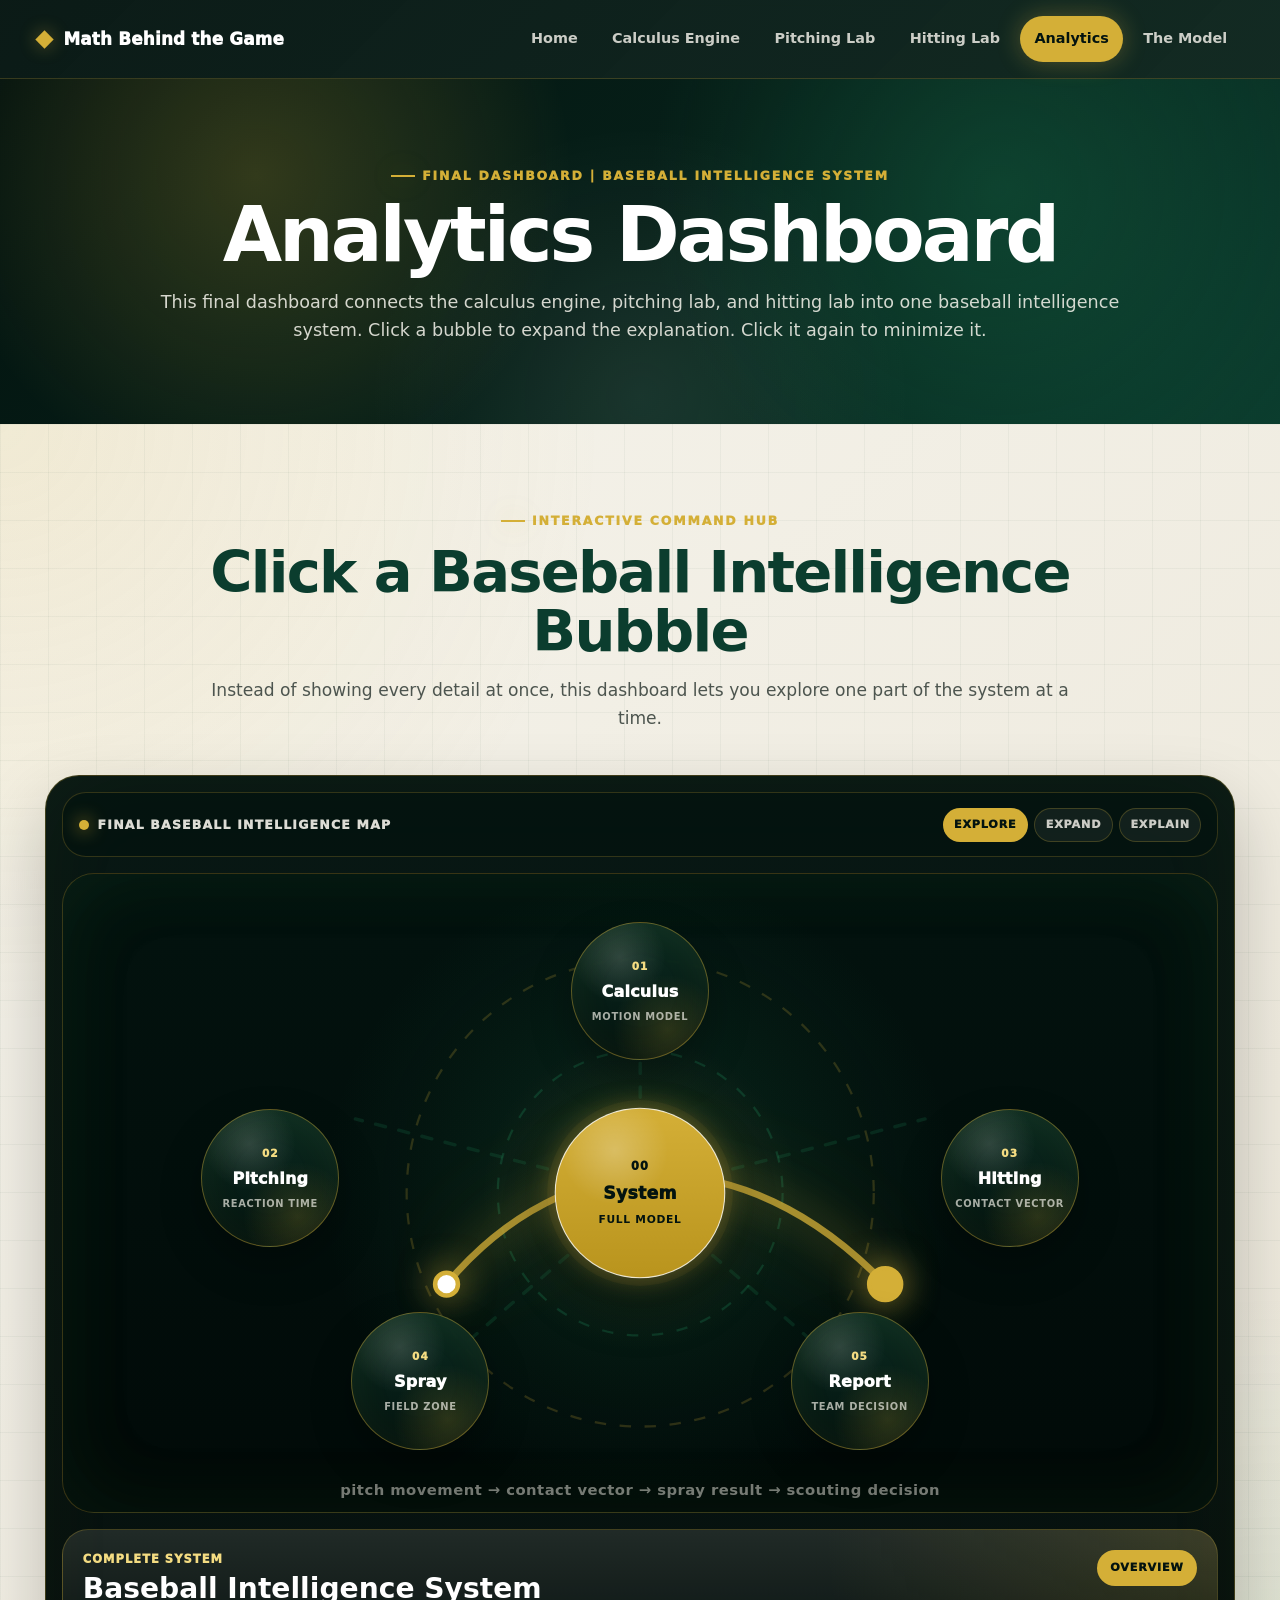
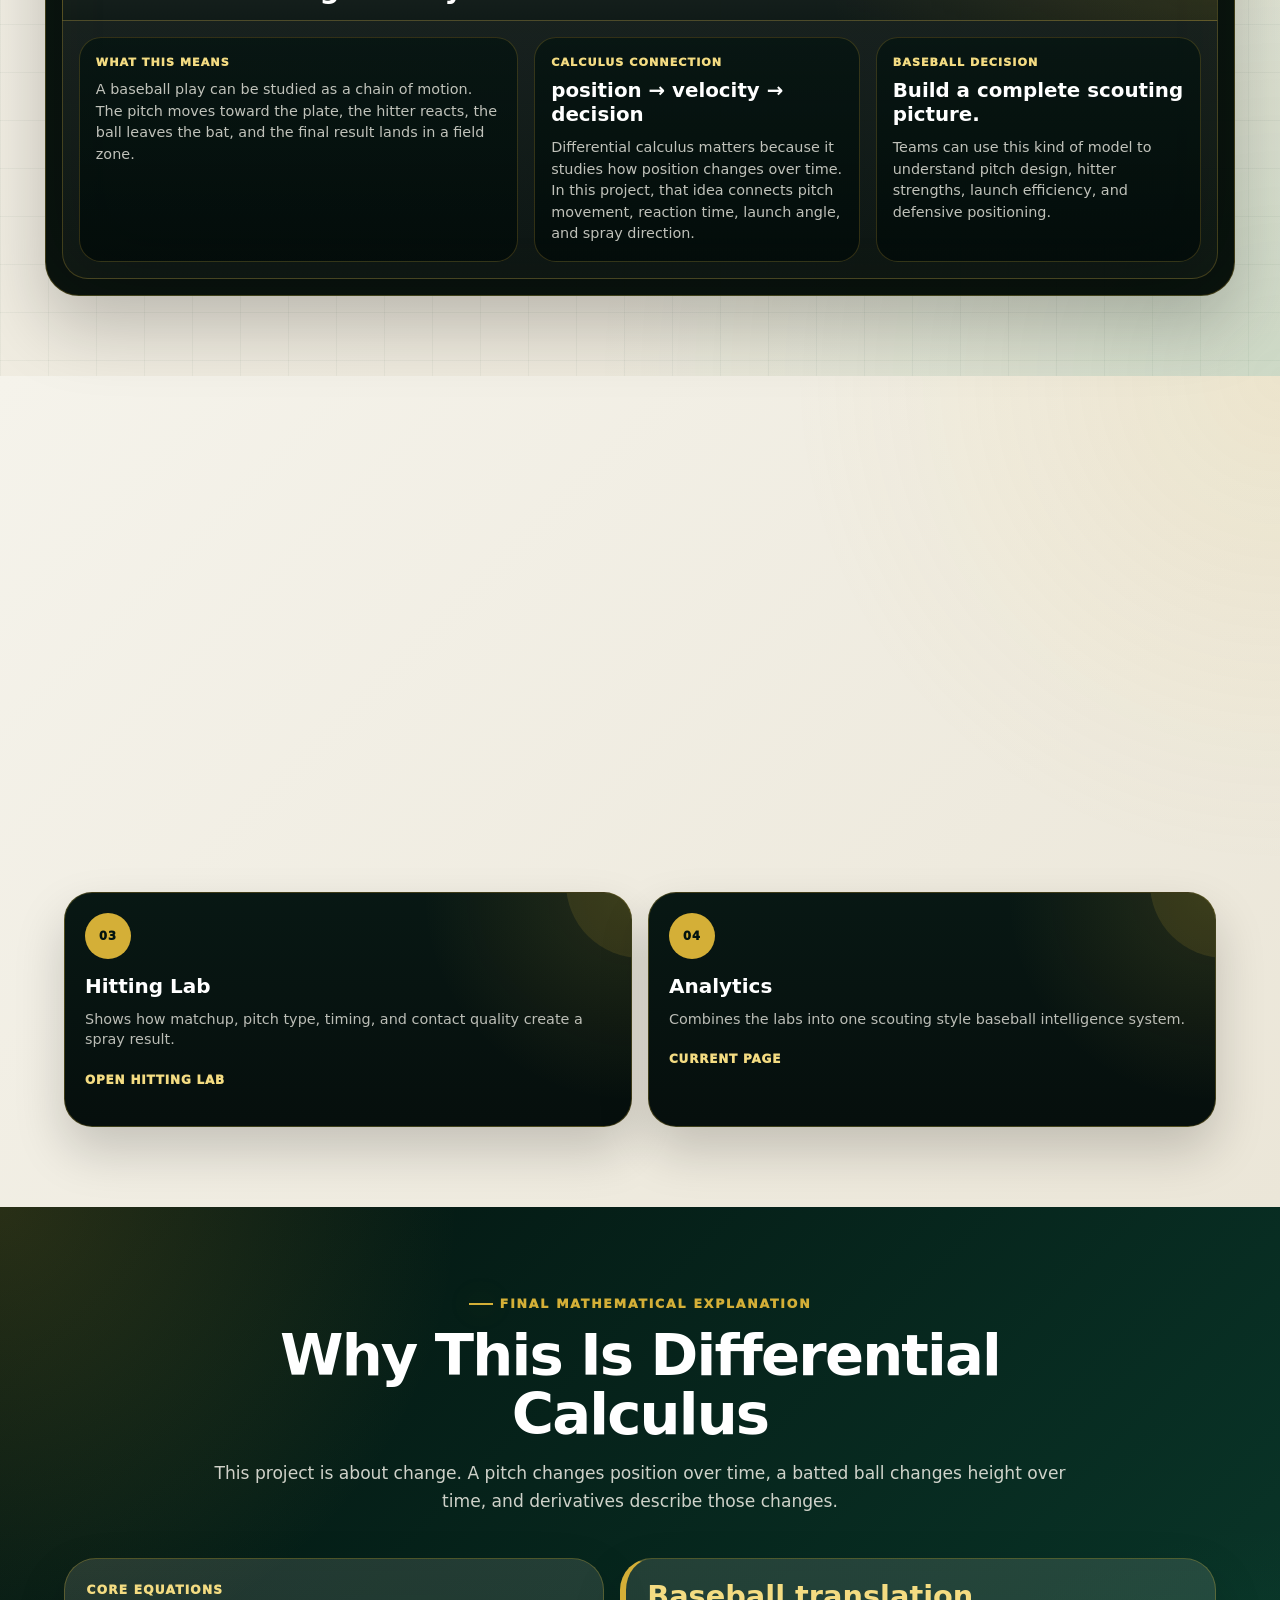
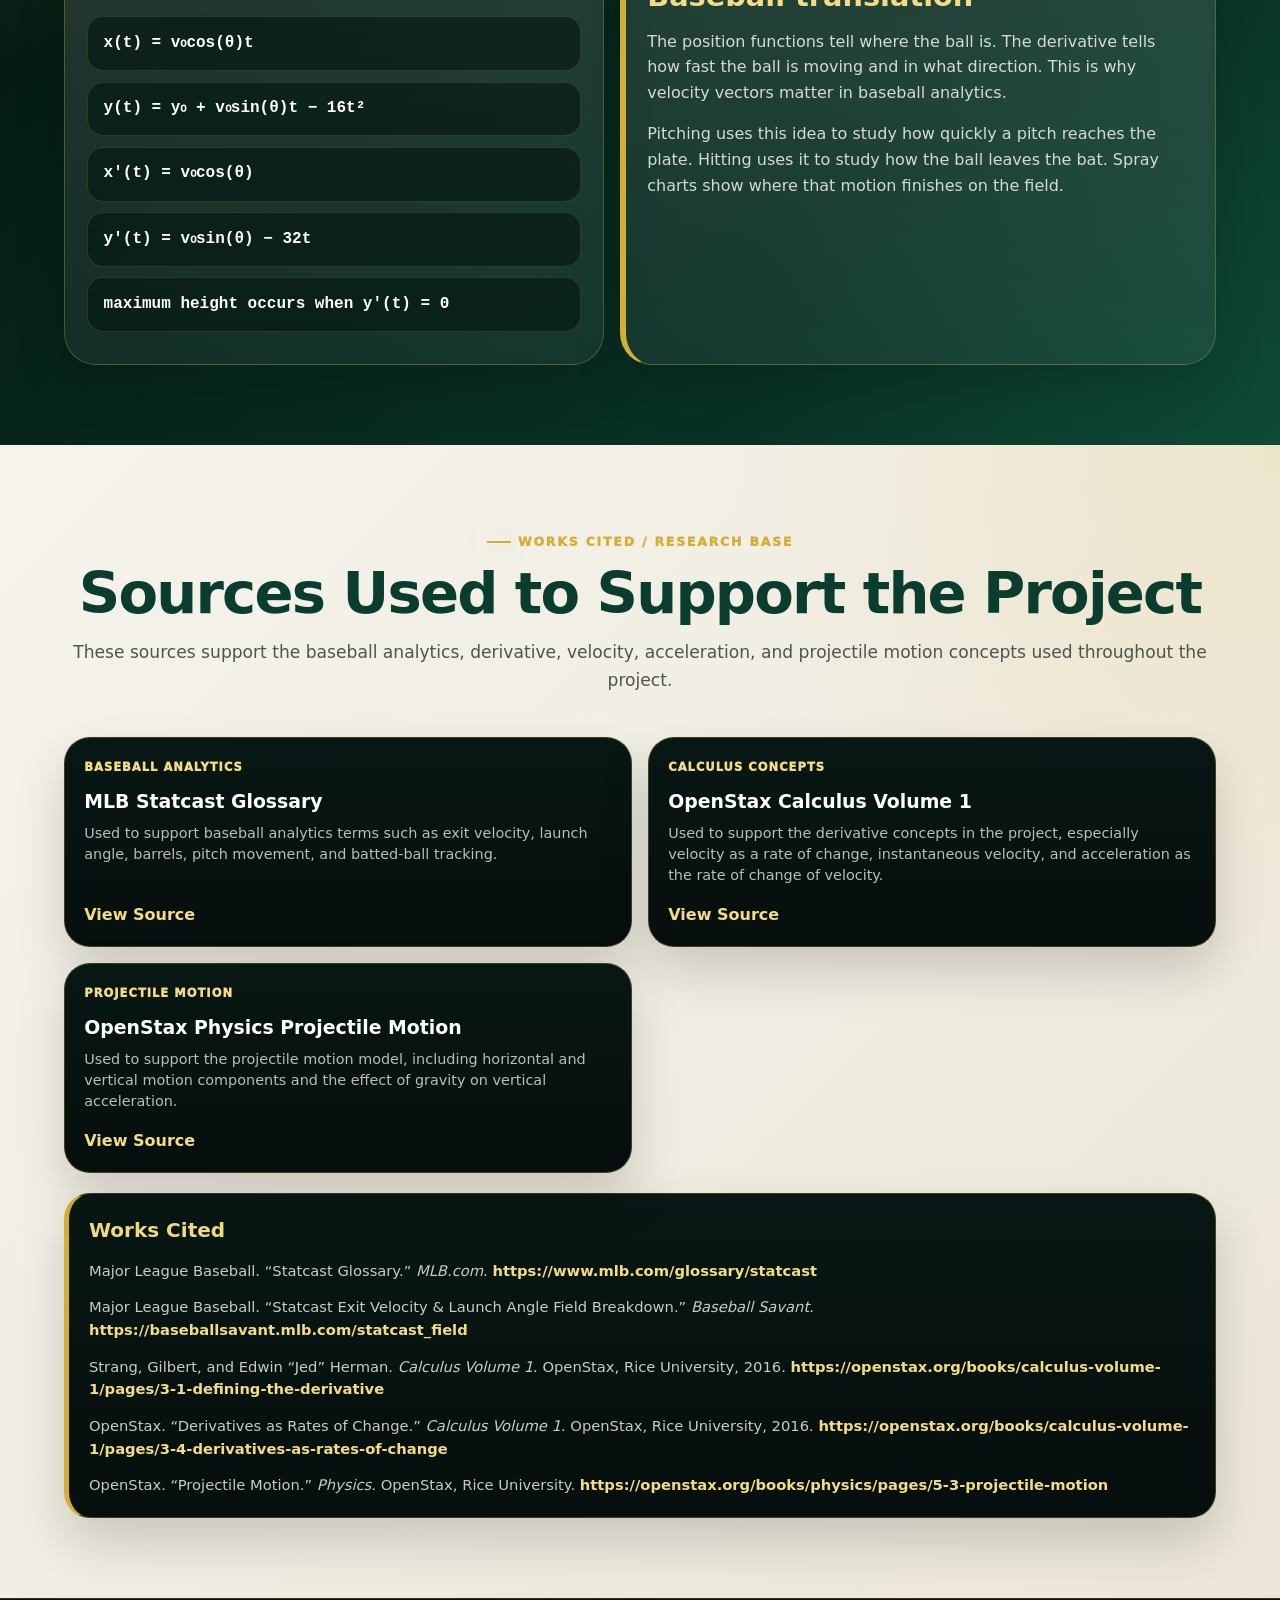
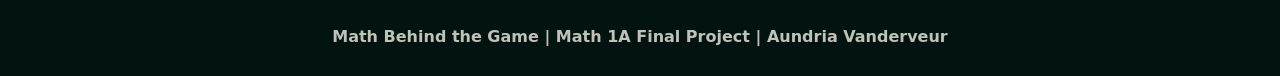
==== commit 840901f9: "Add new files" ====
--- a/analytics.html
+++ b/analytics.html
@@ -23,6 +23,7 @@
         <a href="pitching.html">Pitching Lab</a>
         <a href="hitting.html">Hitting Lab</a>
         <a href="analytics.html">Analytics</a>
+        <a href="model.html">The Model</a>
       </div>
     </nav>
   </header>
@@ -372,7 +373,7 @@
   </main>
 
   <footer class="site-footer">
-    <p>The Math Behind the Game | Math 1A Final Project</p>
+    <p>Math Behind the Game | Math 1A Final Project | Aundria Vanderveur</p>
   </footer>
 
   <script src="script.js"></script>
--- a/style.css
+++ b/style.css
@@ -1,8 +1,11 @@
 /* =========================================================
    THE MATH BEHIND THE GAME
-   Cleaned consolidated style.css
-   Safe cleanup: duplicate selectors merged, final values preserved
+   Calculus Powered Baseball Intelligence System
 ========================================================= */
+
+/* ------------------------------
+   ROOT + RESET
+------------------------------ */
 
 :root {
   --green-black: #03130f;
@@ -12,21 +15,26 @@
   --green-700: #0b3d2e;
   --green-600: #12613f;
   --green-500: #1f8a5b;
+
   --gold: #d4af37;
   --gold-soft: #f4dc82;
   --gold-muted: #a98728;
+
   --cream: #f5f3eb;
   --cream-2: #ebe6d8;
   --white: #ffffff;
   --charcoal: #1f2421;
   --muted: #66726b;
+
   --shadow-soft: 0 20px 50px rgba(0, 0, 0, 0.16);
   --shadow-heavy: 0 36px 95px rgba(0, 0, 0, 0.35);
   --gold-glow: 0 0 28px rgba(212, 175, 55, 0.38);
   --green-glow: 0 0 34px rgba(31, 138, 91, 0.28);
+
   --radius-md: 22px;
   --radius-lg: 32px;
   --radius-xl: 44px;
+
   --max-width: 1260px;
 }
 
@@ -44,7 +52,8 @@
   min-height: 100vh;
   background: var(--cream);
   color: var(--charcoal);
-  font-family: Inter,
+  font-family:
+    Inter,
     ui-sans-serif,
     system-ui,
     -apple-system,
@@ -54,7 +63,8 @@
   line-height: 1.6;
 }
 
-img, svg {
+img,
+svg {
   max-width: 100%;
 }
 
@@ -63,19 +73,25 @@
   text-decoration: none;
 }
 
-button, input {
+button,
+input {
   font: inherit;
 }
 
 button {
   cursor: pointer;
 }
+
+/* ------------------------------
+   NAVIGATION
+------------------------------ */
 
 .site-header {
   position: sticky;
   top: 0;
   z-index: 1000;
-  background: linear-gradient(135deg, rgba(3, 19, 15, 0.97), rgba(6, 31, 24, 0.95));
+  background:
+    linear-gradient(135deg, rgba(3, 19, 15, 0.97), rgba(6, 31, 24, 0.95));
   border-bottom: 1px solid rgba(212, 175, 55, 0.22);
   backdrop-filter: blur(18px);
 }
@@ -122,13 +138,20 @@
   transition: all 0.22s ease;
 }
 
-.nav-links a:hover, .nav-links a.active {
+.nav-links a:hover,
+.nav-links a.active {
   color: var(--green-black);
   background: var(--gold);
   box-shadow: 0 0 24px rgba(212, 175, 55, 0.32);
 }
 
-.eyebrow, .section-kicker, .tagline {
+/* ------------------------------
+   REUSABLE
+------------------------------ */
+
+.eyebrow,
+.section-kicker,
+.tagline {
   display: inline-flex;
   align-items: center;
   gap: 0.45rem;
@@ -140,7 +163,9 @@
   margin-bottom: 0.8rem;
 }
 
-.eyebrow::before, .section-kicker::before, .tagline::before {
+.eyebrow::before,
+.section-kicker::before,
+.tagline::before {
   content: "";
   width: 24px;
   height: 2px;
@@ -159,7 +184,8 @@
   text-align: center;
 }
 
-.center-header .eyebrow, .center-header .section-kicker {
+.center-header .eyebrow,
+.center-header .section-kicker {
   justify-content: center;
 }
 
@@ -210,6 +236,10 @@
   background: rgba(245, 243, 235, 0.14);
   border-color: rgba(212, 175, 55, 0.42);
 }
+
+/* ------------------------------
+   ADVANCED HOME HERO
+------------------------------ */
 
 .hero {
   position: relative;
@@ -220,7 +250,8 @@
   gap: 2rem;
   min-height: calc(100vh - 78px);
   padding: 5rem 5%;
-  background: radial-gradient(circle at 18% 18%, rgba(212, 175, 55, 0.21), transparent 28%),
+  background:
+    radial-gradient(circle at 18% 18%, rgba(212, 175, 55, 0.21), transparent 28%),
     radial-gradient(circle at 83% 20%, rgba(31, 138, 91, 0.25), transparent 36%),
     radial-gradient(circle at 70% 90%, rgba(212, 175, 55, 0.13), transparent 31%),
     linear-gradient(135deg, var(--green-black) 0%, var(--green-900) 45%, var(--green-700) 100%);
@@ -230,10 +261,12 @@
   min-height: calc(100vh - 78px);
 }
 
-.hero-bg-grid, .page-hero::before {
+.hero-bg-grid,
+.page-hero::before {
   position: absolute;
   inset: 0;
-  background-image: linear-gradient(rgba(245, 243, 235, 0.045) 1px, transparent 1px),
+  background-image:
+    linear-gradient(rgba(245, 243, 235, 0.045) 1px, transparent 1px),
     linear-gradient(90deg, rgba(245, 243, 235, 0.045) 1px, transparent 1px);
   background-size: 48px 48px;
   mask-image: linear-gradient(to bottom, black, transparent 96%);
@@ -249,11 +282,13 @@
   bottom: -390px;
   border-radius: 50%;
   border: 1px solid rgba(212, 175, 55, 0.22);
-  box-shadow: inset 0 0 90px rgba(212, 175, 55, 0.08),
+  box-shadow:
+    inset 0 0 90px rgba(212, 175, 55, 0.08),
     0 0 80px rgba(31, 138, 91, 0.08);
 }
 
-.hero-content, .hero-visual {
+.hero-content,
+.hero-visual {
   position: relative;
   z-index: 2;
 }
@@ -297,12 +332,15 @@
   max-width: 760px;
 }
 
-.hero-metrics div, .hero-broadcast-score div, .hero-broadcast-readout div {
+.hero-metrics div,
+.hero-broadcast-score div,
+.hero-broadcast-readout div {
   background: rgba(245, 243, 235, 0.08);
   border: 1px solid rgba(212, 175, 55, 0.24);
   border-radius: var(--radius-md);
   padding: 1rem;
   box-shadow: inset 0 0 28px rgba(245, 243, 235, 0.02);
+
   display: flex;
   flex-direction: column;
   justify-content: center;
@@ -310,7 +348,29 @@
   text-align: center;
 }
 
-.hero-metrics span, .scoreboard-main span, .broadcast-stat-ribbon span, .engine-stat-ribbon span, .analysis-card span, .preview-output-grid span, .metric-tile span, .analytics-thesis-card span, .analytics-mini-stack span, .scouting-card span, .flow-card span, .source-card span, .hero-broadcast-score span, .hero-broadcast-readout span, .gamecast-score-strip span, .gamecast-live-readout span, .optimization-score-card span, .grade-row span, .scenario-card span, .intelligence-card span, .field-preview-copy span, .spray-readout-card span, .spray-mini-metrics span {
+.hero-metrics span,
+.scoreboard-main span,
+.broadcast-stat-ribbon span,
+.engine-stat-ribbon span,
+.analysis-card span,
+.preview-output-grid span,
+.metric-tile span,
+.analytics-thesis-card span,
+.analytics-mini-stack span,
+.scouting-card span,
+.flow-card span,
+.source-card span,
+.hero-broadcast-score span,
+.hero-broadcast-readout span,
+.gamecast-score-strip span,
+.gamecast-live-readout span,
+.optimization-score-card span,
+.grade-row span,
+.scenario-card span,
+.intelligence-card span,
+.field-preview-copy span,
+.spray-readout-card span,
+.spray-mini-metrics span {
   display: block;
   color: var(--gold-soft);
   font-size: 0.72rem;
@@ -320,23 +380,43 @@
   margin-bottom: 0.3rem;
 }
 
-.hero-broadcast-score span, .hero-broadcast-readout span, .hero-metrics span {
+.hero-broadcast-score span,
+.hero-broadcast-readout span,
+.hero-metrics span {
   text-align: center;
   line-height: 1.15;
 }
 
-.hero-metrics strong, .scoreboard-main strong, .broadcast-stat-ribbon strong, .engine-stat-ribbon strong, .analysis-card strong, .preview-output-grid strong, .metric-tile strong, .analytics-mini-stack strong, .scouting-card strong, .hero-broadcast-score strong, .hero-broadcast-readout strong, .gamecast-score-strip strong, .gamecast-live-readout strong, .optimization-score-card strong, .grade-row strong, .spray-mini-metrics strong {
+.hero-metrics strong,
+.scoreboard-main strong,
+.broadcast-stat-ribbon strong,
+.engine-stat-ribbon strong,
+.analysis-card strong,
+.preview-output-grid strong,
+.metric-tile strong,
+.analytics-mini-stack strong,
+.scouting-card strong,
+.hero-broadcast-score strong,
+.hero-broadcast-readout strong,
+.gamecast-score-strip strong,
+.gamecast-live-readout strong,
+.optimization-score-card strong,
+.grade-row strong,
+.spray-mini-metrics strong {
   color: var(--white);
   font-size: 1rem;
 }
 
-.hero-broadcast-score strong, .hero-broadcast-readout strong, .hero-metrics strong {
+.hero-broadcast-score strong,
+.hero-broadcast-readout strong,
+.hero-metrics strong {
   text-align: center;
   line-height: 1.2;
 }
 
 .broadcast-hero-card {
-  background: linear-gradient(180deg, rgba(245, 243, 235, 0.13), rgba(245, 243, 235, 0.055));
+  background:
+    linear-gradient(180deg, rgba(245, 243, 235, 0.13), rgba(245, 243, 235, 0.055));
   border: 1px solid rgba(212, 175, 55, 0.36);
   border-radius: var(--radius-xl);
   padding: 1.2rem;
@@ -344,7 +424,8 @@
   backdrop-filter: blur(18px);
 }
 
-.hero-broadcast-score, .hero-broadcast-readout {
+.hero-broadcast-score,
+.hero-broadcast-readout {
   display: grid;
   grid-template-columns: repeat(3, 1fr);
   gap: 0.75rem;
@@ -363,7 +444,12 @@
   background: rgba(3, 19, 15, 0.72);
 }
 
-.scoreboard-top, .console-topbar {
+/* ------------------------------
+   TOP BARS
+------------------------------ */
+
+.scoreboard-top,
+.console-topbar {
   display: flex;
   align-items: center;
   justify-content: space-between;
@@ -375,13 +461,16 @@
   margin-bottom: 1rem;
 }
 
-.scoreboard-top div, .console-topbar div {
+.scoreboard-top div,
+.console-topbar div {
   display: flex;
   align-items: center;
   gap: 0.5rem;
 }
 
-.scoreboard-top p, .console-topbar p, .console-topbar span {
+.scoreboard-top p,
+.console-topbar p,
+.console-topbar span {
   color: rgba(245, 243, 235, 0.9);
   font-size: 0.78rem;
   font-weight: 950;
@@ -398,7 +487,15 @@
   box-shadow: 0 0 18px rgba(212, 175, 55, 0.95);
 }
 
-.hero-svg, .preview-svg, .engine-svg, .gamecast-svg, .field-map-svg {
+/* ------------------------------
+   SVG LANGUAGE
+------------------------------ */
+
+.hero-svg,
+.preview-svg,
+.engine-svg,
+.gamecast-svg,
+.field-map-svg {
   width: 100%;
   display: block;
 }
@@ -417,7 +514,8 @@
   stroke-width: 2;
 }
 
-.hero-arc, .trajectory-path {
+.hero-arc,
+.trajectory-path {
   fill: none;
   stroke: var(--gold);
   stroke-width: 5;
@@ -462,7 +560,8 @@
   transition: all 0.24s ease;
 }
 
-.hero-vector, .velocity-vector {
+.hero-vector,
+.velocity-vector {
   stroke: var(--gold-soft);
   stroke-width: 4;
   stroke-linecap: round;
@@ -470,13 +569,15 @@
   transition: all 0.24s ease;
 }
 
-.hero-vector-arrow, .velocity-arrow {
+.hero-vector-arrow,
+.velocity-arrow {
   fill: var(--gold-soft);
   filter: drop-shadow(0 0 12px rgba(212, 175, 55, 0.74));
   transition: all 0.24s ease;
 }
 
-.hero-gravity, .acceleration-vector {
+.hero-gravity,
+.acceleration-vector {
   stroke: rgba(255, 255, 255, 0.9);
   stroke-width: 4;
   stroke-linecap: round;
@@ -485,7 +586,8 @@
   transition: all 0.24s ease;
 }
 
-.hero-gravity-arrow, .acceleration-arrow {
+.hero-gravity-arrow,
+.acceleration-arrow {
   fill: rgba(255, 255, 255, 0.92);
   transition: all 0.24s ease;
 }
@@ -573,25 +675,33 @@
   display: none;
 }
 
+/* ------------------------------
+   GAMECAST HOMEPAGE
+------------------------------ */
+
 .gamecast-section {
   position: relative;
   padding: 5rem 3.5%;
-  background: radial-gradient(circle at top left, rgba(212, 175, 55, 0.15), transparent 31%),
+  background:
+    radial-gradient(circle at top left, rgba(212, 175, 55, 0.15), transparent 31%),
     radial-gradient(circle at bottom right, rgba(31, 138, 91, 0.14), transparent 35%),
     linear-gradient(135deg, var(--cream), var(--cream-2));
 }
 
-.gamecast-section::before, .engine-section::before {
+.gamecast-section::before,
+.engine-section::before {
   content: "";
   position: absolute;
   inset: 0;
-  background-image: linear-gradient(rgba(11, 61, 46, 0.045) 1px, transparent 1px),
+  background-image:
+    linear-gradient(rgba(11, 61, 46, 0.045) 1px, transparent 1px),
     linear-gradient(90deg, rgba(11, 61, 46, 0.045) 1px, transparent 1px);
   background-size: 48px 48px;
   pointer-events: none;
 }
 
-.gamecast-section > *, .engine-section > * {
+.gamecast-section > *,
+.engine-section > * {
   position: relative;
   z-index: 2;
 }
@@ -605,8 +715,21 @@
   align-items: stretch;
 }
 
-.gamecast-control-panel, .gamecast-main-panel, .gamecast-analysis-panel, .command-control-panel, .broadcast-dashboard, .engine-control-panel, .engine-display, .engine-results-panel, .analytics-panel, .analytics-main-panel, .spray-control-panel, .spray-map-panel, .spray-analysis-panel {
-  background: radial-gradient(circle at top left, rgba(212, 175, 55, 0.12), transparent 32%),
+.gamecast-control-panel,
+.gamecast-main-panel,
+.gamecast-analysis-panel,
+.command-control-panel,
+.broadcast-dashboard,
+.engine-control-panel,
+.engine-display,
+.engine-results-panel,
+.analytics-panel,
+.analytics-main-panel,
+.spray-control-panel,
+.spray-map-panel,
+.spray-analysis-panel {
+  background:
+    radial-gradient(circle at top left, rgba(212, 175, 55, 0.12), transparent 32%),
     linear-gradient(145deg, var(--green-black), var(--green-700));
   border: 1px solid rgba(212, 175, 55, 0.36);
   border-radius: var(--radius-xl);
@@ -615,22 +738,29 @@
   overflow: hidden;
 }
 
-.scenario-card, .analytics-thesis-card, .spray-readout-card {
-  background: linear-gradient(180deg, rgba(245, 243, 235, 0.14), rgba(245, 243, 235, 0.06));
+.scenario-card,
+.analytics-thesis-card,
+.spray-readout-card {
+  background:
+    linear-gradient(180deg, rgba(245, 243, 235, 0.14), rgba(245, 243, 235, 0.06));
   border: 1px solid rgba(212, 175, 55, 0.26);
   border-radius: 24px;
   padding: 1.2rem;
   margin-bottom: 1rem;
 }
 
-.scenario-card h3, .analytics-thesis-card h3, .spray-readout-card h3 {
+.scenario-card h3,
+.analytics-thesis-card h3,
+.spray-readout-card h3 {
   color: var(--white);
   font-size: 1.35rem;
   line-height: 1.12;
   margin-bottom: 0.75rem;
 }
 
-.scenario-card p, .analytics-thesis-card p, .spray-readout-card p {
+.scenario-card p,
+.analytics-thesis-card p,
+.spray-readout-card p {
   color: rgba(245, 243, 235, 0.8);
 }
 
@@ -657,7 +787,8 @@
   grid-template-columns: repeat(2, 1fr);
 }
 
-.choice-btn, .spray-btn {
+.choice-btn,
+.spray-btn {
   border: 1px solid rgba(212, 175, 55, 0.24);
   background: rgba(245, 243, 235, 0.07);
   color: rgba(245, 243, 235, 0.82);
@@ -668,12 +799,14 @@
   transition: all 0.22s ease;
 }
 
-.choice-btn:hover, .spray-btn:hover {
+.choice-btn:hover,
+.spray-btn:hover {
   background: rgba(245, 243, 235, 0.13);
   transform: translateY(-2px);
 }
 
-.choice-btn.active, .spray-btn.active {
+.choice-btn.active,
+.spray-btn.active {
   background: var(--gold);
   color: var(--green-black);
   border-color: var(--gold);
@@ -693,11 +826,13 @@
 }
 
 .gamecast-score-strip div {
-  background: linear-gradient(180deg, rgba(245, 243, 235, 0.13), rgba(245, 243, 235, 0.06));
+  background:
+    linear-gradient(180deg, rgba(245, 243, 235, 0.13), rgba(245, 243, 235, 0.06));
   border: 1px solid rgba(212, 175, 55, 0.22);
   border-radius: 20px;
   padding: 1rem 0.8rem;
   min-height: 94px;
+
   display: flex;
   flex-direction: column;
   justify-content: center;
@@ -725,7 +860,8 @@
 }
 
 .gamecast-live-readout div {
-  background: linear-gradient(180deg, rgba(245, 243, 235, 0.11), rgba(245, 243, 235, 0.045));
+  background:
+    linear-gradient(180deg, rgba(245, 243, 235, 0.11), rgba(245, 243, 235, 0.045));
   border: 1px solid rgba(212, 175, 55, 0.22);
   border-left: 5px solid var(--gold);
   border-radius: 18px;
@@ -748,9 +884,11 @@
   overflow: hidden;
   border: 1px solid rgba(212, 175, 55, 0.25);
   border-radius: 30px;
-  background: radial-gradient(circle at 50% 50%, rgba(212, 175, 55, 0.08), transparent 38%),
+  background:
+    radial-gradient(circle at 50% 50%, rgba(212, 175, 55, 0.08), transparent 38%),
     rgba(3, 19, 15, 0.82);
-  box-shadow: inset 0 0 70px rgba(212, 175, 55, 0.04),
+  box-shadow:
+    inset 0 0 70px rgba(212, 175, 55, 0.04),
     0 22px 48px rgba(0, 0, 0, 0.22);
 }
 
@@ -881,12 +1019,14 @@
 }
 
 .optimization-score-card {
-  background: linear-gradient(180deg, rgba(245, 243, 235, 0.15), rgba(245, 243, 235, 0.07));
+  background:
+    linear-gradient(180deg, rgba(245, 243, 235, 0.15), rgba(245, 243, 235, 0.07));
   border: 1px solid rgba(212, 175, 55, 0.42);
   border-radius: 28px;
   padding: 1.2rem;
   margin-bottom: 1rem;
-  box-shadow: inset 0 0 40px rgba(212, 175, 55, 0.06),
+  box-shadow:
+    inset 0 0 40px rgba(212, 175, 55, 0.06),
     0 0 25px rgba(212, 175, 55, 0.1);
 }
 
@@ -918,7 +1058,8 @@
 .score-fill {
   width: 91%;
   height: 100%;
-  background: linear-gradient(90deg, var(--green-500), var(--gold));
+  background:
+    linear-gradient(90deg, var(--green-500), var(--gold));
   border-radius: 999px;
   box-shadow: 0 0 18px rgba(212, 175, 55, 0.6);
   transition: width 0.28s ease;
@@ -954,6 +1095,10 @@
   min-height: 190px;
 }
 
+/* ------------------------------
+   INTERACTIVE SPRAY CHART
+------------------------------ */
+
 .spray-chart-dashboard {
   width: min(100%, 1580px);
   margin: 0 auto;
@@ -1000,6 +1145,10 @@
 .spray-analysis-card {
   min-height: 158px;
 }
+
+/* ------------------------------
+   BROADCAST / ENGINE PANELS
+------------------------------ */
 
 .broadcast-topline {
   display: flex;
@@ -1051,7 +1200,8 @@
   color: var(--green-black);
 }
 
-.broadcast-stat-ribbon, .engine-stat-ribbon {
+.broadcast-stat-ribbon,
+.engine-stat-ribbon {
   display: grid;
   grid-template-columns: repeat(3, 1fr);
   gap: 0.8rem;
@@ -1062,12 +1212,15 @@
   grid-template-columns: repeat(4, 1fr);
 }
 
-.broadcast-stat-ribbon div, .engine-stat-ribbon div {
-  background: linear-gradient(180deg, rgba(245, 243, 235, 0.13), rgba(245, 243, 235, 0.06));
+.broadcast-stat-ribbon div,
+.engine-stat-ribbon div {
+  background:
+    linear-gradient(180deg, rgba(245, 243, 235, 0.13), rgba(245, 243, 235, 0.06));
   border: 1px solid rgba(212, 175, 55, 0.22);
   border-radius: 20px;
   padding: 1rem 0.8rem;
   min-height: 94px;
+
   display: flex;
   flex-direction: column;
   justify-content: center;
@@ -1075,30 +1228,38 @@
   text-align: center;
 }
 
-.broadcast-stat-ribbon span, .engine-stat-ribbon span {
+.broadcast-stat-ribbon span,
+.engine-stat-ribbon span {
   text-align: center;
   margin-bottom: 0.4rem;
   line-height: 1.15;
 }
 
-.broadcast-stat-ribbon strong, .engine-stat-ribbon strong {
+.broadcast-stat-ribbon strong,
+.engine-stat-ribbon strong {
   font-size: clamp(1rem, 2vw, 1.25rem);
   text-align: center;
   line-height: 1.2;
 }
 
-.broadcast-visual-shell, .engine-visual-shell, .analytics-visual-shell {
+.broadcast-visual-shell,
+.engine-visual-shell,
+.analytics-visual-shell {
   position: relative;
   overflow: hidden;
   border: 1px solid rgba(212, 175, 55, 0.25);
   border-radius: 30px;
-  background: radial-gradient(circle at 50% 50%, rgba(212, 175, 55, 0.08), transparent 38%),
+  background:
+    radial-gradient(circle at 50% 50%, rgba(212, 175, 55, 0.08), transparent 38%),
     rgba(3, 19, 15, 0.82);
-  box-shadow: inset 0 0 70px rgba(212, 175, 55, 0.04),
+  box-shadow:
+    inset 0 0 70px rgba(212, 175, 55, 0.04),
     0 22px 48px rgba(0, 0, 0, 0.22);
 }
 
-.broadcast-visual-shell::before, .engine-visual-shell::before, .analytics-visual-shell::before {
+.broadcast-visual-shell::before,
+.engine-visual-shell::before,
+.analytics-visual-shell::before {
   content: "BALL FLIGHT ENGINE";
   position: absolute;
   top: 1rem;
@@ -1127,16 +1288,23 @@
   content: "FINAL CALCULUS MAP";
 }
 
-.broadcast-visual-shell svg, .engine-visual-shell svg, .analytics-visual-shell svg {
+.broadcast-visual-shell svg,
+.engine-visual-shell svg,
+.analytics-visual-shell svg {
   position: relative;
   z-index: 2;
 }
+
+/* ------------------------------
+   PAGE HERO
+------------------------------ */
 
 .page-hero {
   position: relative;
   overflow: hidden;
   padding: 5rem 5%;
-  background: radial-gradient(circle at top left, rgba(212, 175, 55, 0.18), transparent 30%),
+  background:
+    radial-gradient(circle at top left, rgba(212, 175, 55, 0.18), transparent 30%),
     radial-gradient(circle at bottom right, rgba(31, 138, 91, 0.22), transparent 36%),
     linear-gradient(135deg, var(--green-black), var(--green-700));
   color: var(--white);
@@ -1162,15 +1330,22 @@
   font-size: 1.1rem;
 }
 
+/* ------------------------------
+   ENGINE PAGES
+------------------------------ */
+
 .engine-section {
   position: relative;
   padding: 5rem 3.5%;
-  background: radial-gradient(circle at top right, rgba(212, 175, 55, 0.13), transparent 30%),
+  background:
+    radial-gradient(circle at top right, rgba(212, 175, 55, 0.13), transparent 30%),
     radial-gradient(circle at bottom left, rgba(31, 138, 91, 0.12), transparent 34%),
     linear-gradient(135deg, var(--cream), var(--cream-2));
 }
 
-.engine-command-grid, .pitching-command-grid, .hitting-command-grid {
+.engine-command-grid,
+.pitching-command-grid,
+.hitting-command-grid {
   width: min(100%, 1540px);
   margin: 0 auto;
   display: grid;
@@ -1179,7 +1354,9 @@
   align-items: stretch;
 }
 
-.engine-control-panel, .engine-display, .engine-results-panel {
+.engine-control-panel,
+.engine-display,
+.engine-results-panel {
   border-radius: 34px;
 }
 
@@ -1187,7 +1364,8 @@
   min-width: 0;
 }
 
-.engine-results-panel .console-topbar, .engine-control-panel .console-topbar {
+.engine-results-panel .console-topbar,
+.engine-control-panel .console-topbar {
   margin-bottom: 1rem;
 }
 
@@ -1200,8 +1378,10 @@
   gap: 0.85rem;
 }
 
-.analysis-card, .scouting-card {
-  background: linear-gradient(180deg, rgba(245, 243, 235, 0.13), rgba(245, 243, 235, 0.06));
+.analysis-card,
+.scouting-card {
+  background:
+    linear-gradient(180deg, rgba(245, 243, 235, 0.13), rgba(245, 243, 235, 0.06));
   border: 1px solid rgba(212, 175, 55, 0.22);
   border-radius: 20px;
   padding: 1rem;
@@ -1210,7 +1390,8 @@
   overflow: hidden;
 }
 
-.analysis-card::before, .scouting-card::before {
+.analysis-card::before,
+.scouting-card::before {
   content: "";
   position: absolute;
   width: 110px;
@@ -1221,7 +1402,8 @@
   background: rgba(212, 175, 55, 0.11);
 }
 
-.analysis-card strong, .scouting-card strong {
+.analysis-card strong,
+.scouting-card strong {
   display: block;
   font-size: 1.25rem;
   margin-bottom: 0.35rem;
@@ -1229,19 +1411,24 @@
   z-index: 2;
 }
 
-.analysis-card span, .analysis-card p, .scouting-card span, .scouting-card p {
+.analysis-card span,
+.analysis-card p,
+.scouting-card span,
+.scouting-card p {
   position: relative;
   z-index: 2;
 }
 
-.analysis-card p, .scouting-card p {
+.analysis-card p,
+.scouting-card p {
   color: rgba(245, 243, 235, 0.78);
   font-size: 0.88rem;
 }
 
 .elite-contact {
   border-color: rgba(212, 175, 55, 0.72);
-  box-shadow: inset 0 0 36px rgba(212, 175, 55, 0.08),
+  box-shadow:
+    inset 0 0 36px rgba(212, 175, 55, 0.08),
     0 0 26px rgba(212, 175, 55, 0.13);
 }
 
@@ -1253,13 +1440,19 @@
   border-color: rgba(245, 243, 235, 0.24);
 }
 
-.control-stack, .engine-control-stack {
+/* ------------------------------
+   CONTROLS / FORMULA PANELS
+------------------------------ */
+
+.control-stack,
+.engine-control-stack {
   display: grid;
   gap: 1rem;
 }
 
 .pro-control-card {
-  background: linear-gradient(180deg, rgba(245, 243, 235, 0.12), rgba(245, 243, 235, 0.055));
+  background:
+    linear-gradient(180deg, rgba(245, 243, 235, 0.12), rgba(245, 243, 235, 0.055));
   border: 1px solid rgba(212, 175, 55, 0.26);
   border-radius: 24px;
   padding: 1.1rem;
@@ -1289,7 +1482,8 @@
   width: 100%;
   height: 6px;
   appearance: none;
-  background: linear-gradient(90deg, var(--gold), rgba(245, 243, 235, 0.2));
+  background:
+    linear-gradient(90deg, var(--gold), rgba(245, 243, 235, 0.2));
   border-radius: 999px;
   outline: none;
   cursor: pointer;
@@ -1385,30 +1579,89 @@
   font-size: 0.9rem;
 }
 
-.pitching-engine-section, .hitting-engine-section, .analytics-engine-section {
-  background: radial-gradient(circle at top left, rgba(212, 175, 55, 0.14), transparent 30%),
+/* ------------------------------
+   PITCHING + HITTING SPECIFIC
+------------------------------ */
+
+.pitching-engine-section,
+.hitting-engine-section,
+.analytics-engine-section {
+  background:
+    radial-gradient(circle at top left, rgba(212, 175, 55, 0.14), transparent 30%),
     radial-gradient(circle at bottom right, rgba(31, 138, 91, 0.14), transparent 34%),
     linear-gradient(135deg, var(--cream), var(--cream-2));
 }
 
-.pitching-stat-ribbon, .hitting-stat-ribbon {
+.pitching-stat-ribbon,
+.hitting-stat-ribbon {
   grid-template-columns: repeat(4, 1fr);
 }
 
-#pitchPath, #hitArcPath {
+#pitchPath,
+#hitArcPath {
   stroke-width: 6;
 }
 
-#pitchBall, #pitchLiveLabel, #hitBall, #hitApexDot, #hitTangentLine, #hitVelocityVector, #hitVelocityArrow, #hitAccelerationVector, #hitAccelerationArrow, #hitApexLabel, #hitLiveLabel, #gamePitchPath, #gameHitPath, #gameLandingZone, #gamePitchBall, #gameHitBall, #gameLandingLabel, #gameMathLabel, #gameSprayLane, #gameHandednessLabel, #heroBroadcastArc, #heroLandingZone, #heroBroadcastBall, #heroLandingLabel, #sprayVectorLine, #sprayFlightArc, #sprayLandingZone, #sprayLandingDot, #sprayZoneLabel, #sprayMathLabel, #engineArcPath, #engineTangentLine, #engineVelocityVector, #engineVelocityArrow, #engineAccelerationVector, #engineAccelerationArrow, #engineApexDot, #engineBall, #engineApexLabel, #engineLiveLabel, #engineRiseDot, #engineFallDot, #engineLandDot {
+#pitchBall,
+#pitchLiveLabel,
+#hitBall,
+#hitApexDot,
+#hitTangentLine,
+#hitVelocityVector,
+#hitVelocityArrow,
+#hitAccelerationVector,
+#hitAccelerationArrow,
+#hitApexLabel,
+#hitLiveLabel,
+#gamePitchPath,
+#gameHitPath,
+#gameLandingZone,
+#gamePitchBall,
+#gameHitBall,
+#gameLandingLabel,
+#gameMathLabel,
+#gameSprayLane,
+#gameHandednessLabel,
+#heroBroadcastArc,
+#heroLandingZone,
+#heroBroadcastBall,
+#heroLandingLabel,
+#sprayVectorLine,
+#sprayFlightArc,
+#sprayLandingZone,
+#sprayLandingDot,
+#sprayZoneLabel,
+#sprayMathLabel,
+#engineArcPath,
+#engineTangentLine,
+#engineVelocityVector,
+#engineVelocityArrow,
+#engineAccelerationVector,
+#engineAccelerationArrow,
+#engineApexDot,
+#engineBall,
+#engineApexLabel,
+#engineLiveLabel,
+#engineRiseDot,
+#engineFallDot,
+#engineLandDot {
   transition: all 0.28s ease;
 }
 
-.content-section, .modules-section, .case-study-section, .final-cta {
+/* ------------------------------
+   INTELLIGENCE SECTION
+------------------------------ */
+
+.content-section,
+.modules-section,
+.case-study-section,
+.final-cta {
   padding: 5rem 5%;
 }
 
 .intelligence-section {
-  background: radial-gradient(circle at top right, rgba(212, 175, 55, 0.11), transparent 30%),
+  background:
+    radial-gradient(circle at top right, rgba(212, 175, 55, 0.11), transparent 30%),
     var(--white);
 }
 
@@ -1420,8 +1673,13 @@
   gap: 1rem;
 }
 
-.intelligence-card, .flow-card, .technical-card, .module-card, .source-card {
-  background: linear-gradient(180deg, #ffffff, #f8f6ef);
+.intelligence-card,
+.flow-card,
+.technical-card,
+.module-card,
+.source-card {
+  background:
+    linear-gradient(180deg, #ffffff, #f8f6ef);
   border: 1px solid rgba(11, 61, 46, 0.14);
   border-top: 6px solid var(--gold);
   border-radius: var(--radius-lg);
@@ -1432,7 +1690,10 @@
   overflow: hidden;
 }
 
-.intelligence-card::before, .flow-card::before, .technical-card::before, .module-card::before {
+.intelligence-card::before,
+.flow-card::before,
+.technical-card::before,
+.module-card::before {
   content: "";
   position: absolute;
   width: 150px;
@@ -1443,18 +1704,28 @@
   background: rgba(212, 175, 55, 0.13);
 }
 
-.intelligence-card:hover, .flow-card:hover, .technical-card:hover, .module-card:hover {
+.intelligence-card:hover,
+.flow-card:hover,
+.technical-card:hover,
+.module-card:hover {
   transform: translateY(-8px);
   box-shadow: 0 28px 58px rgba(11, 61, 46, 0.16);
 }
 
-.intelligence-card span, .flow-card span, .technical-card span, .source-card span {
+.intelligence-card span,
+.flow-card span,
+.technical-card span,
+.source-card span {
   color: var(--gold-muted);
   position: relative;
   z-index: 2;
 }
 
-.intelligence-card h3, .flow-card h3, .technical-card h3, .module-card h3, .source-card h3 {
+.intelligence-card h3,
+.flow-card h3,
+.technical-card h3,
+.module-card h3,
+.source-card h3 {
   color: var(--green-700);
   font-size: 1.35rem;
   line-height: 1.15;
@@ -1468,15 +1739,24 @@
   font-size: 1.15rem;
 }
 
-.intelligence-card p, .flow-card p, .technical-card p, .module-card p, .source-card p {
+.intelligence-card p,
+.flow-card p,
+.technical-card p,
+.module-card p,
+.source-card p {
   color: #4f5751;
   position: relative;
   z-index: 2;
 }
 
+/* ------------------------------
+   FIELD / DARK SECTIONS
+------------------------------ */
+
 .dark-lab-section {
   padding: 5rem 5%;
-  background: radial-gradient(circle at top left, rgba(212, 175, 55, 0.14), transparent 30%),
+  background:
+    radial-gradient(circle at top left, rgba(212, 175, 55, 0.14), transparent 30%),
     linear-gradient(135deg, var(--green-black), var(--green-700));
   color: var(--white);
 }
@@ -1498,8 +1778,10 @@
   align-items: stretch;
 }
 
-.field-preview-card, .field-preview-copy {
-  background: linear-gradient(180deg, rgba(245, 243, 235, 0.12), rgba(245, 243, 235, 0.055));
+.field-preview-card,
+.field-preview-copy {
+  background:
+    linear-gradient(180deg, rgba(245, 243, 235, 0.12), rgba(245, 243, 235, 0.055));
   border: 1px solid rgba(212, 175, 55, 0.3);
   border-radius: var(--radius-lg);
   padding: 1.2rem;
@@ -1545,11 +1827,19 @@
   margin-bottom: 0.25rem;
 }
 
+/* ------------------------------
+   MODULES + CASE STUDY
+------------------------------ */
+
 .modules-section {
   background: var(--white);
 }
 
-.modules-section .section-header, .module-grid, .case-study-grid, .final-cta, .content-section > .section-header {
+.modules-section .section-header,
+.module-grid,
+.case-study-grid,
+.final-cta,
+.content-section > .section-header {
   width: min(100%, var(--max-width));
   margin-left: auto;
   margin-right: auto;
@@ -1590,7 +1880,8 @@
 }
 
 .case-study-section {
-  background: radial-gradient(circle at top left, rgba(212, 175, 55, 0.16), transparent 30%),
+  background:
+    radial-gradient(circle at top left, rgba(212, 175, 55, 0.16), transparent 30%),
     linear-gradient(135deg, var(--green-black), var(--green-700));
   color: var(--white);
 }
@@ -1602,7 +1893,8 @@
   align-items: center;
 }
 
-.case-study-grid h2, .final-cta h2 {
+.case-study-grid h2,
+.final-cta h2 {
   font-size: clamp(2.2rem, 4vw, 4.1rem);
   line-height: 1.02;
   letter-spacing: -1.8px;
@@ -1635,6 +1927,10 @@
   display: block;
   margin-bottom: 0.35rem;
 }
+
+/* ------------------------------
+   ANALYTICS PAGE
+------------------------------ */
 
 .analytics-dashboard-grid {
   width: min(100%, 1580px);
@@ -1645,17 +1941,13 @@
   align-items: stretch;
 }
 
-.analytics-panel, .analytics-main-panel {
-  border-radius: 28px;
-  background: radial-gradient(circle at top right, rgba(212, 175, 55, 0.13), transparent 32%),
-    linear-gradient(180deg, rgba(3, 19, 15, 0.98), rgba(1, 10, 8, 0.98));
-  border: 1px solid rgba(212, 175, 55, 0.28);
-  padding: 1rem;
-  box-shadow: inset 0 0 70px rgba(212, 175, 55, 0.035),
-    0 28px 60px rgba(0, 0, 0, 0.2);
-}
-
-.analytics-mini-stack, .scouting-stack {
+.analytics-panel,
+.analytics-main-panel {
+  border-radius: 34px;
+}
+
+.analytics-mini-stack,
+.scouting-stack {
   display: grid;
   gap: 0.85rem;
 }
@@ -1680,7 +1972,8 @@
 }
 
 .metric-tile {
-  background: linear-gradient(180deg, rgba(245, 243, 235, 0.13), rgba(245, 243, 235, 0.06));
+  background:
+    linear-gradient(180deg, rgba(245, 243, 235, 0.13), rgba(245, 243, 235, 0.06));
   border: 1px solid rgba(212, 175, 55, 0.22);
   border-radius: 20px;
   padding: 1rem;
@@ -1700,12 +1993,12 @@
 }
 
 .analytics-svg {
-  min-height: 640px;
-  width: 100%;
-  display: block;
-}
-
-.logic-flow-grid, .technical-grid, .source-grid {
+  min-height: 390px;
+}
+
+.logic-flow-grid,
+.technical-grid,
+.source-grid {
   width: min(100%, var(--max-width));
   margin: 0 auto;
   display: grid;
@@ -1787,12 +2080,7 @@
 .source-card {
   display: flex;
   flex-direction: column;
-  min-height: 210px;
-  background: linear-gradient(180deg, rgba(3, 19, 15, 0.98), rgba(1, 10, 8, 0.98));
-  border: 1px solid rgba(212, 175, 55, 0.28);
-  border-radius: 26px;
-  padding: 1.2rem;
-  box-shadow: 0 24px 50px rgba(0, 0, 0, 0.16);
+  min-height: 260px;
 }
 
 .source-card a {
@@ -1800,6 +2088,10 @@
   color: var(--green-600);
   font-weight: 950;
 }
+
+/* ------------------------------
+   OPTIMIZATION / DARK SECTIONS
+------------------------------ */
 
 .optimization-grid {
   width: min(100%, var(--max-width));
@@ -1810,8 +2102,10 @@
   align-items: stretch;
 }
 
-.optimization-proof, .optimization-explanation {
-  background: linear-gradient(180deg, rgba(245, 243, 235, 0.12), rgba(245, 243, 235, 0.055));
+.optimization-proof,
+.optimization-explanation {
+  background:
+    linear-gradient(180deg, rgba(245, 243, 235, 0.12), rgba(245, 243, 235, 0.055));
   border: 1px solid rgba(212, 175, 55, 0.3);
   border-radius: var(--radius-lg);
   padding: 1.35rem;
@@ -1855,9 +2149,14 @@
   margin-bottom: 1rem;
 }
 
+/* ------------------------------
+   FINAL CTA + FOOTER
+------------------------------ */
+
 .final-cta {
   text-align: center;
-  background: radial-gradient(circle at center top, rgba(31, 138, 91, 0.12), transparent 34%),
+  background:
+    radial-gradient(circle at center top, rgba(31, 138, 91, 0.12), transparent 34%),
     var(--cream);
   padding: 5rem 5%;
 }
@@ -1881,15 +2180,22 @@
   font-weight: 850;
 }
 
+/* =========================================================
+   CALCULUS MOTION LAB UPGRADE
+   Phase Controller + Motion Radar Styling
+========================================================= */
+
 .calculus-hero {
-  background: radial-gradient(circle at 18% 18%, rgba(212, 175, 55, 0.2), transparent 28%),
+  background:
+    radial-gradient(circle at 18% 18%, rgba(212, 175, 55, 0.2), transparent 28%),
     radial-gradient(circle at 82% 25%, rgba(31, 138, 91, 0.28), transparent 34%),
     radial-gradient(circle at 50% 90%, rgba(245, 243, 235, 0.08), transparent 35%),
     linear-gradient(135deg, #03130f 0%, #061f18 48%, #0b3d2e 100%);
 }
 
 .calculus-command-section {
-  background: radial-gradient(circle at top left, rgba(212, 175, 55, 0.16), transparent 30%),
+  background:
+    radial-gradient(circle at top left, rgba(212, 175, 55, 0.16), transparent 30%),
     radial-gradient(circle at bottom right, rgba(31, 138, 91, 0.16), transparent 34%),
     linear-gradient(135deg, #f5f3eb, #ebe6d8);
 }
@@ -1907,7 +2213,9 @@
   align-items: start;
 }
 
-.motion-control-panel, .motion-main-panel, .motion-results-panel {
+.motion-control-panel,
+.motion-main-panel,
+.motion-results-panel {
   min-height: 100%;
 }
 
@@ -1916,14 +2224,16 @@
 }
 
 .motion-status-card {
-  background: radial-gradient(circle at top right, rgba(212, 175, 55, 0.18), transparent 34%),
+  background:
+    radial-gradient(circle at top right, rgba(212, 175, 55, 0.18), transparent 34%),
     linear-gradient(180deg, rgba(245, 243, 235, 0.16), rgba(245, 243, 235, 0.065));
   border: 1px solid rgba(212, 175, 55, 0.34);
   border-left: 6px solid var(--gold);
   border-radius: 26px;
   padding: 1.25rem;
   margin-bottom: 1rem;
-  box-shadow: inset 0 0 36px rgba(212, 175, 55, 0.05),
+  box-shadow:
+    inset 0 0 36px rgba(212, 175, 55, 0.05),
     0 0 28px rgba(212, 175, 55, 0.08);
 }
 
@@ -1949,9 +2259,14 @@
   font-size: 0.92rem;
 }
 
+/* ------------------------------
+   PHASE CONTROL CARD
+------------------------------ */
+
 .phase-control-card {
   margin-top: 1rem;
-  background: radial-gradient(circle at top left, rgba(212, 175, 55, 0.11), transparent 32%),
+  background:
+    radial-gradient(circle at top left, rgba(212, 175, 55, 0.11), transparent 32%),
     linear-gradient(180deg, rgba(245, 243, 235, 0.12), rgba(245, 243, 235, 0.052));
   border: 1px solid rgba(212, 175, 55, 0.26);
   border-radius: 26px;
@@ -1971,7 +2286,8 @@
   align-items: center;
   gap: 0.6rem;
   border: 1px solid rgba(212, 175, 55, 0.24);
-  background: linear-gradient(180deg, rgba(245, 243, 235, 0.08), rgba(245, 243, 235, 0.035));
+  background:
+    linear-gradient(180deg, rgba(245, 243, 235, 0.08), rgba(245, 243, 235, 0.035));
   color: rgba(245, 243, 235, 0.82);
   border-radius: 18px;
   padding: 0.72rem 0.85rem;
@@ -2021,7 +2337,8 @@
   min-height: 48px;
   border: 1px solid rgba(244, 220, 130, 0.5);
   border-radius: 999px;
-  background: linear-gradient(90deg, rgba(212, 175, 55, 0.95), rgba(244, 220, 130, 0.95));
+  background:
+    linear-gradient(90deg, rgba(212, 175, 55, 0.95), rgba(244, 220, 130, 0.95));
   color: var(--green-black);
   font-size: 0.82rem;
   font-weight: 950;
@@ -2035,6 +2352,10 @@
   transform: translateY(-2px);
   box-shadow: 0 22px 44px rgba(212, 175, 55, 0.3);
 }
+
+/* ------------------------------
+   CLEAN MOTION READOUT
+------------------------------ */
 
 .motion-readout-strip {
   display: grid;
@@ -2048,11 +2369,13 @@
 }
 
 .motion-readout-strip div {
-  background: linear-gradient(180deg, rgba(245, 243, 235, 0.13), rgba(245, 243, 235, 0.055));
+  background:
+    linear-gradient(180deg, rgba(245, 243, 235, 0.13), rgba(245, 243, 235, 0.055));
   border: 1px solid rgba(212, 175, 55, 0.24);
   border-radius: 22px;
   padding: 1rem 0.9rem;
   min-height: 96px;
+
   display: flex;
   flex-direction: column;
   justify-content: center;
@@ -2077,15 +2400,21 @@
   line-height: 1.2;
 }
 
+/* ------------------------------
+   MOTION VISUAL SHELL
+------------------------------ */
+
 .motion-visual-shell {
   position: relative;
   overflow: hidden;
   border: 1px solid rgba(212, 175, 55, 0.28);
   border-radius: 34px;
-  background: radial-gradient(circle at 50% 78%, rgba(212, 175, 55, 0.11), transparent 32%),
+  background:
+    radial-gradient(circle at 50% 78%, rgba(212, 175, 55, 0.11), transparent 32%),
     radial-gradient(circle at 48% 42%, rgba(31, 138, 91, 0.16), transparent 42%),
     rgba(3, 19, 15, 0.88);
-  box-shadow: inset 0 0 95px rgba(212, 175, 55, 0.04),
+  box-shadow:
+    inset 0 0 95px rgba(212, 175, 55, 0.04),
     0 26px 58px rgba(0, 0, 0, 0.28);
 }
 
@@ -2134,7 +2463,8 @@
 
 .motion-trajectory-path {
   stroke-width: 6;
-  filter: drop-shadow(0 0 14px rgba(212, 175, 55, 0.85))
+  filter:
+    drop-shadow(0 0 14px rgba(212, 175, 55, 0.85))
     drop-shadow(0 0 30px rgba(212, 175, 55, 0.28));
 }
 
@@ -2152,6 +2482,10 @@
   font-size: 13px;
   font-weight: 850;
 }
+
+/* ------------------------------
+   PHASE DOTS
+------------------------------ */
 
 .phase-dot {
   fill: rgba(245, 243, 235, 0.28);
@@ -2160,13 +2494,19 @@
   transition: all 0.28s ease;
 }
 
-.active-phase-dot, .phase-dot.active-phase-dot {
+.active-phase-dot,
+.phase-dot.active-phase-dot {
   fill: var(--gold);
   stroke: var(--gold-soft);
   stroke-width: 3;
-  filter: drop-shadow(0 0 10px rgba(212, 175, 55, 0.9))
+  filter:
+    drop-shadow(0 0 10px rgba(212, 175, 55, 0.9))
     drop-shadow(0 0 22px rgba(212, 175, 55, 0.45));
 }
+
+/* ------------------------------
+   MOTION SUMMARY CARDS
+------------------------------ */
 
 .motion-summary-grid {
   display: grid;
@@ -2176,13 +2516,15 @@
 }
 
 .motion-summary-card {
-  background: linear-gradient(180deg, rgba(245, 243, 235, 0.12), rgba(245, 243, 235, 0.05));
+  background:
+    linear-gradient(180deg, rgba(245, 243, 235, 0.12), rgba(245, 243, 235, 0.05));
   border: 1px solid rgba(212, 175, 55, 0.24);
   border-top: 4px solid rgba(212, 175, 55, 0.8);
   border-radius: 22px;
   padding: 1rem;
   min-height: 132px;
-  box-shadow: inset 0 0 28px rgba(212, 175, 55, 0.03),
+  box-shadow:
+    inset 0 0 28px rgba(212, 175, 55, 0.03),
     0 14px 34px rgba(0, 0, 0, 0.12);
 }
 
@@ -2210,9 +2552,14 @@
   line-height: 1.35;
 }
 
+/* ------------------------------
+   MOTION TIMELINE
+------------------------------ */
+
 .motion-timeline {
   margin-top: 1rem;
-  background: linear-gradient(180deg, rgba(245, 243, 235, 0.11), rgba(245, 243, 235, 0.045));
+  background:
+    linear-gradient(180deg, rgba(245, 243, 235, 0.11), rgba(245, 243, 235, 0.045));
   border: 1px solid rgba(212, 175, 55, 0.24);
   border-radius: 26px;
   padding: 1rem;
@@ -2236,7 +2583,8 @@
   right: 8%;
   top: 50%;
   height: 3px;
-  background: linear-gradient(90deg, rgba(212, 175, 55, 0.2), rgba(212, 175, 55, 0.75), rgba(212, 175, 55, 0.2));
+  background:
+    linear-gradient(90deg, rgba(212, 175, 55, 0.2), rgba(212, 175, 55, 0.75), rgba(212, 175, 55, 0.2));
   border-radius: 999px;
   transform: translateY(-50%);
   z-index: 1;
@@ -2264,9 +2612,14 @@
   background: var(--gold);
   color: var(--green-black);
   border-color: var(--gold);
-  box-shadow: 0 0 18px rgba(212, 175, 55, 0.45),
+  box-shadow:
+    0 0 18px rgba(212, 175, 55, 0.45),
     inset 0 0 16px rgba(255, 255, 255, 0.18);
 }
+
+/* ------------------------------
+   MOTION RESULTS PANEL
+------------------------------ */
 
 .motion-results-panel .analysis-card {
   border-radius: 22px;
@@ -2285,25 +2638,36 @@
   border-left: 5px solid var(--gold);
 }
 
+/* ------------------------------
+   MOTION PROOF SECTION
+------------------------------ */
+
 .motion-proof-section {
-  background: radial-gradient(circle at top left, rgba(212, 175, 55, 0.18), transparent 30%),
+  background:
+    radial-gradient(circle at top left, rgba(212, 175, 55, 0.18), transparent 30%),
     radial-gradient(circle at bottom right, rgba(31, 138, 91, 0.17), transparent 34%),
     linear-gradient(135deg, var(--green-black), var(--green-700));
 }
 
 .motion-proof-section .optimization-proof {
-  background: linear-gradient(180deg, rgba(245, 243, 235, 0.13), rgba(245, 243, 235, 0.055));
+  background:
+    linear-gradient(180deg, rgba(245, 243, 235, 0.13), rgba(245, 243, 235, 0.055));
   border-color: rgba(212, 175, 55, 0.34);
 }
 
 .motion-proof-section .optimization-proof p {
   border-left: 4px solid rgba(212, 175, 55, 0.7);
 }
+
+/* ------------------------------
+   ANIMATIONS
+------------------------------ */
 
 .fade-in {
   opacity: 0;
   transform: translateY(22px);
-  transition: opacity 0.75s ease,
+  transition:
+    opacity 0.75s ease,
     transform 0.75s ease;
 }
 
@@ -2311,6 +2675,276 @@
   opacity: 1;
   transform: translateY(0);
 }
+
+/* ------------------------------
+   RESPONSIVE
+------------------------------ */
+
+@media (max-width: 1380px) {
+  .gamecast-grid,
+  .engine-command-grid,
+  .pitching-command-grid,
+  .hitting-command-grid,
+  .analytics-dashboard-grid,
+  .spray-chart-dashboard,
+  .calculus-command-grid {
+    grid-template-columns: 1fr;
+  }
+
+  .gamecast-control-panel,
+  .gamecast-main-panel,
+  .gamecast-analysis-panel,
+  .engine-control-panel,
+  .engine-display,
+  .engine-results-panel,
+  .analytics-panel,
+  .analytics-main-panel,
+  .spray-control-panel,
+  .spray-map-panel,
+  .spray-analysis-panel,
+  .motion-control-panel,
+  .motion-main-panel,
+  .motion-results-panel {
+    width: min(100%, 1100px);
+    margin: 0 auto;
+  }
+
+  .gamecast-score-strip {
+    grid-template-columns: repeat(3, 1fr);
+  }
+
+  .gamecast-live-readout {
+    grid-template-columns: 1fr;
+  }
+
+  .gamecast-legend {
+    grid-template-columns: repeat(2, 1fr);
+  }
+
+  .engine-stat-ribbon,
+  .pitching-stat-ribbon,
+  .hitting-stat-ribbon,
+  .analytics-metric-grid {
+    grid-template-columns: repeat(2, 1fr);
+  }
+
+  .clean-motion-readout,
+  .motion-summary-grid {
+    grid-template-columns: repeat(2, 1fr);
+  }
+
+  .source-grid {
+    grid-template-columns: repeat(2, 1fr);
+  }
+
+  .spray-type-grid {
+    grid-template-columns: repeat(5, 1fr);
+  }
+}
+
+@media (max-width: 1180px) {
+  .hero {
+    grid-template-columns: 1fr;
+    padding-top: 4rem;
+  }
+
+  .hero-content {
+    max-width: 940px;
+  }
+
+  .command-center-grid,
+  .case-study-grid,
+  .optimization-grid,
+  .field-preview-grid {
+    grid-template-columns: 1fr;
+  }
+
+  .module-grid,
+  .technical-grid,
+  .logic-flow-grid,
+  .intelligence-grid {
+    grid-template-columns: repeat(2, 1fr);
+  }
+
+  .spray-type-grid {
+    grid-template-columns: repeat(3, 1fr);
+  }
+}
+
+@media (max-width: 850px) {
+  .navbar {
+    min-height: auto;
+    padding: 1rem 0;
+    flex-direction: column;
+    align-items: flex-start;
+  }
+
+  .nav-links {
+    justify-content: flex-start;
+  }
+
+  .nav-links a {
+    padding: 0.55rem 0.72rem;
+    font-size: 0.82rem;
+  }
+
+  .hero {
+    min-height: auto;
+    padding: 3.5rem 4%;
+  }
+
+  .hero h1 {
+    letter-spacing: -2px;
+  }
+
+  .hero-metrics,
+  .hero-broadcast-score,
+  .hero-broadcast-readout,
+  .gamecast-score-strip,
+  .gamecast-legend,
+  .scoreboard-main,
+  .broadcast-stat-ribbon,
+  .engine-stat-ribbon,
+  .pitching-stat-ribbon,
+  .hitting-stat-ribbon,
+  .analytics-metric-grid,
+  .module-grid,
+  .technical-grid,
+  .two-technical-grid,
+  .logic-flow-grid,
+  .intelligence-grid,
+  .source-grid,
+  .spray-type-grid,
+  .clean-motion-readout,
+  .motion-summary-grid,
+  .motion-readout-strip {
+    grid-template-columns: 1fr;
+  }
+
+  .choice-buttons,
+  .two-choice-buttons {
+    grid-template-columns: 1fr;
+  }
+
+  .broadcast-topline {
+    align-items: flex-start;
+    flex-direction: column;
+  }
+
+  .broadcast-tabs {
+    justify-content: flex-start;
+  }
+
+  .broadcast-hero-card,
+  .gamecast-control-panel,
+  .gamecast-main-panel,
+  .gamecast-analysis-panel,
+  .command-control-panel,
+  .broadcast-dashboard,
+  .engine-control-panel,
+  .engine-display,
+  .engine-results-panel,
+  .analytics-panel,
+  .analytics-main-panel,
+  .spray-control-panel,
+  .spray-map-panel,
+  .spray-analysis-panel {
+    border-radius: 28px;
+  }
+
+  .gamecast-section,
+  .preview-section,
+  .modules-section,
+  .case-study-section,
+  .final-cta,
+  .content-section,
+  .page-hero,
+  .engine-section,
+  .dark-lab-section {
+    padding: 4rem 4%;
+  }
+
+  .broadcast-visual-shell,
+  .engine-visual-shell,
+  .analytics-visual-shell,
+  .gamecast-visual-shell,
+  .hero-mini-field,
+  .field-preview-card,
+  .interactive-field-card,
+  .motion-visual-shell {
+    overflow-x: auto;
+  }
+
+  .preview-svg {
+    min-width: 720px;
+  }
+
+  .engine-svg,
+  .gamecast-svg,
+  .motion-svg {
+    min-width: 900px;
+  }
+
+  .field-map-svg {
+    min-width: 720px;
+  }
+
+  .motion-timeline-track {
+    grid-template-columns: 1fr;
+  }
+
+  .motion-timeline-track::before {
+    display: none;
+  }
+
+  .phase-button-grid {
+    grid-template-columns: 1fr;
+  }
+}
+
+@media (max-width: 540px) {
+  .hero-actions {
+    flex-direction: column;
+  }
+
+  .btn {
+    width: 100%;
+  }
+
+  .section-header h2,
+  .case-study-grid h2,
+  .final-cta h2 {
+    letter-spacing: -1px;
+  }
+
+  .control-label-row,
+  .code-panel-title {
+    align-items: flex-start;
+    flex-direction: column;
+    gap: 0.25rem;
+  }
+
+  .code-line {
+    grid-template-columns: 1fr;
+    gap: 0.25rem;
+  }
+
+  .optimization-score-card strong {
+    font-size: 3rem;
+  }
+
+  .legend-item {
+    align-items: flex-start;
+  }
+
+  .engine-phase-btn {
+    grid-template-columns: 38px 1fr;
+  }
+}
+
+/* =========================================================
+   MOTION VISUAL LABEL CLEANUP
+========================================================= */
 
 .subtle-svg-label {
   fill: rgba(245, 243, 235, 0.68);
@@ -2345,7 +2979,8 @@
   align-items: center;
   gap: 0.65rem;
   min-height: 70px;
-  background: linear-gradient(180deg, rgba(245, 243, 235, 0.105), rgba(245, 243, 235, 0.045));
+  background:
+    linear-gradient(180deg, rgba(245, 243, 235, 0.105), rgba(245, 243, 235, 0.045));
   border: 1px solid rgba(212, 175, 55, 0.22);
   border-radius: 18px;
   padding: 0.8rem;
@@ -2454,18 +3089,45 @@
   box-shadow: 0 0 16px rgba(212, 175, 55, 0.9);
 }
 
+@media (max-width: 1380px) {
+  .motion-visual-legend {
+    grid-template-columns: repeat(3, 1fr);
+  }
+}
+
+@media (max-width: 850px) {
+  .motion-visual-legend {
+    grid-template-columns: 1fr;
+  }
+}
+
+/* =========================================================
+   PITCHING LAB UPGRADE
+   Pitch Tunnel + Reaction Time System
+========================================================= */
+
+/* ------------------------------
+   PITCHING HERO
+------------------------------ */
+
 .pitching-hero {
-  background: radial-gradient(circle at 18% 18%, rgba(212, 175, 55, 0.2), transparent 28%),
+  background:
+    radial-gradient(circle at 18% 18%, rgba(212, 175, 55, 0.2), transparent 28%),
     radial-gradient(circle at 82% 25%, rgba(31, 138, 91, 0.28), transparent 34%),
     radial-gradient(circle at 50% 90%, rgba(245, 243, 235, 0.08), transparent 35%),
     linear-gradient(135deg, #03130f 0%, #061f18 48%, #0b3d2e 100%);
 }
 
 .pitch-tunnel-section {
-  background: radial-gradient(circle at top left, rgba(212, 175, 55, 0.16), transparent 30%),
+  background:
+    radial-gradient(circle at top left, rgba(212, 175, 55, 0.16), transparent 30%),
     radial-gradient(circle at bottom right, rgba(31, 138, 91, 0.16), transparent 34%),
     linear-gradient(135deg, #f5f3eb, #ebe6d8);
 }
+
+/* ------------------------------
+   PITCH TUNNEL GRID
+------------------------------ */
 
 .pitch-tunnel-grid {
   width: min(100%, 1640px);
@@ -2476,19 +3138,27 @@
   align-items: start;
 }
 
-.pitch-control-panel, .pitch-main-panel, .pitch-results-panel {
+.pitch-control-panel,
+.pitch-main-panel,
+.pitch-results-panel {
   min-height: 100%;
 }
 
+/* ------------------------------
+   CURRENT PITCH CARD
+------------------------------ */
+
 .pitch-status-card {
-  background: radial-gradient(circle at top right, rgba(212, 175, 55, 0.18), transparent 34%),
+  background:
+    radial-gradient(circle at top right, rgba(212, 175, 55, 0.18), transparent 34%),
     linear-gradient(180deg, rgba(245, 243, 235, 0.16), rgba(245, 243, 235, 0.065));
   border: 1px solid rgba(212, 175, 55, 0.34);
   border-left: 6px solid var(--gold);
   border-radius: 26px;
   padding: 1.25rem;
   margin-bottom: 1rem;
-  box-shadow: inset 0 0 36px rgba(212, 175, 55, 0.05),
+  box-shadow:
+    inset 0 0 36px rgba(212, 175, 55, 0.05),
     0 0 28px rgba(212, 175, 55, 0.08);
 }
 
@@ -2514,6 +3184,10 @@
   font-size: 0.92rem;
 }
 
+/* ------------------------------
+   PITCH READOUT STRIP
+------------------------------ */
+
 .pitch-readout-strip {
   display: grid;
   grid-template-columns: repeat(4, 1fr);
@@ -2522,11 +3196,13 @@
 }
 
 .pitch-readout-strip div {
-  background: linear-gradient(180deg, rgba(245, 243, 235, 0.13), rgba(245, 243, 235, 0.055));
+  background:
+    linear-gradient(180deg, rgba(245, 243, 235, 0.13), rgba(245, 243, 235, 0.055));
   border: 1px solid rgba(212, 175, 55, 0.24);
   border-radius: 22px;
   padding: 1rem 0.9rem;
   min-height: 96px;
+
   display: flex;
   flex-direction: column;
   justify-content: center;
@@ -2551,15 +3227,21 @@
   line-height: 1.2;
 }
 
+/* ------------------------------
+   PITCH TUNNEL VISUAL
+------------------------------ */
+
 .pitch-tunnel-visual-shell {
   position: relative;
   overflow: hidden;
   border: 1px solid rgba(212, 175, 55, 0.28);
   border-radius: 34px;
-  background: radial-gradient(circle at 18% 50%, rgba(212, 175, 55, 0.13), transparent 26%),
+  background:
+    radial-gradient(circle at 18% 50%, rgba(212, 175, 55, 0.13), transparent 26%),
     radial-gradient(circle at 78% 48%, rgba(31, 138, 91, 0.17), transparent 34%),
     rgba(3, 19, 15, 0.9);
-  box-shadow: inset 0 0 95px rgba(212, 175, 55, 0.04),
+  box-shadow:
+    inset 0 0 95px rgba(212, 175, 55, 0.04),
     0 26px 58px rgba(0, 0, 0, 0.28);
 }
 
@@ -2582,6 +3264,10 @@
   min-height: 470px;
 }
 
+/* ------------------------------
+   PERSPECTIVE GRID
+------------------------------ */
+
 .pitch-perspective-grid line {
   stroke: rgba(245, 243, 235, 0.08);
   stroke-width: 2;
@@ -2594,6 +3280,10 @@
   stroke-dasharray: 7 10;
   filter: drop-shadow(0 0 8px rgba(212, 175, 55, 0.18));
 }
+
+/* ------------------------------
+   PITCH ELEMENTS
+------------------------------ */
 
 .pitch-release-glow {
   fill: rgba(212, 175, 55, 0.12);
@@ -2634,7 +3324,8 @@
 .pitch-main-path {
   stroke: var(--gold);
   stroke-width: 6;
-  filter: drop-shadow(0 0 14px rgba(212, 175, 55, 0.85))
+  filter:
+    drop-shadow(0 0 14px rgba(212, 175, 55, 0.85))
     drop-shadow(0 0 30px rgba(212, 175, 55, 0.28));
 }
 
@@ -2652,6 +3343,10 @@
   letter-spacing: 0.35px;
 }
 
+/* ------------------------------
+   PITCH VISUAL LEGEND
+------------------------------ */
+
 .pitch-visual-legend {
   display: grid;
   grid-template-columns: repeat(4, 1fr);
@@ -2664,7 +3359,8 @@
   align-items: center;
   gap: 0.65rem;
   min-height: 70px;
-  background: linear-gradient(180deg, rgba(245, 243, 235, 0.105), rgba(245, 243, 235, 0.045));
+  background:
+    linear-gradient(180deg, rgba(245, 243, 235, 0.105), rgba(245, 243, 235, 0.045));
   border: 1px solid rgba(212, 175, 55, 0.22);
   border-radius: 18px;
   padding: 0.8rem;
@@ -2685,7 +3381,9 @@
   margin-bottom: 0.16rem;
 }
 
-.pitch-legend-line, .pitch-legend-box, .pitch-legend-window {
+.pitch-legend-line,
+.pitch-legend-box,
+.pitch-legend-window {
   width: 36px;
   min-width: 36px;
   height: 28px;
@@ -2738,6 +3436,10 @@
   background: rgba(31, 138, 91, 0.12);
 }
 
+/* ------------------------------
+   PITCH SUMMARY CARDS
+------------------------------ */
+
 .pitch-summary-grid {
   display: grid;
   grid-template-columns: repeat(3, 1fr);
@@ -2745,15 +3447,21 @@
   margin-top: 1rem;
 }
 
+/* ------------------------------
+   RIGHT SIDE PRESSURE CARD
+------------------------------ */
+
 .pitch-pressure-card {
-  background: radial-gradient(circle at top right, rgba(212, 175, 55, 0.18), transparent 34%),
+  background:
+    radial-gradient(circle at top right, rgba(212, 175, 55, 0.18), transparent 34%),
     linear-gradient(180deg, rgba(245, 243, 235, 0.16), rgba(245, 243, 235, 0.065));
   border: 1px solid rgba(212, 175, 55, 0.34);
   border-top: 6px solid var(--gold);
   border-radius: 28px;
   padding: 1.25rem;
   margin-bottom: 1rem;
-  box-shadow: inset 0 0 36px rgba(212, 175, 55, 0.05),
+  box-shadow:
+    inset 0 0 36px rgba(212, 175, 55, 0.05),
     0 0 28px rgba(212, 175, 55, 0.08);
 }
 
@@ -2779,14 +3487,20 @@
   font-size: 0.92rem;
 }
 
+/* ------------------------------
+   PITCH PROOF SECTION
+------------------------------ */
+
 .pitch-proof-section {
-  background: radial-gradient(circle at top left, rgba(212, 175, 55, 0.18), transparent 30%),
+  background:
+    radial-gradient(circle at top left, rgba(212, 175, 55, 0.18), transparent 30%),
     radial-gradient(circle at bottom right, rgba(31, 138, 91, 0.17), transparent 34%),
     linear-gradient(135deg, var(--green-black), var(--green-700));
 }
 
 .pitch-proof-section .optimization-proof {
-  background: linear-gradient(180deg, rgba(245, 243, 235, 0.13), rgba(245, 243, 235, 0.055));
+  background:
+    linear-gradient(180deg, rgba(245, 243, 235, 0.13), rgba(245, 243, 235, 0.055));
   border-color: rgba(212, 175, 55, 0.34);
 }
 
@@ -2794,8 +3508,59 @@
   border-left: 4px solid rgba(212, 175, 55, 0.7);
 }
 
+/* ------------------------------
+   PITCHING RESPONSIVE
+------------------------------ */
+
+@media (max-width: 1380px) {
+  .pitch-tunnel-grid {
+    grid-template-columns: 1fr;
+  }
+
+  .pitch-control-panel,
+  .pitch-main-panel,
+  .pitch-results-panel {
+    width: min(100%, 1100px);
+    margin: 0 auto;
+  }
+
+  .pitch-readout-strip,
+  .pitch-visual-legend {
+    grid-template-columns: repeat(2, 1fr);
+  }
+
+  .pitch-summary-grid {
+    grid-template-columns: repeat(3, 1fr);
+  }
+}
+
+@media (max-width: 850px) {
+  .pitch-readout-strip,
+  .pitch-visual-legend,
+  .pitch-summary-grid {
+    grid-template-columns: 1fr;
+  }
+
+  .pitch-tunnel-visual-shell {
+    overflow-x: auto;
+  }
+
+  .pitch-tunnel-svg {
+    min-width: 900px;
+  }
+}
+/* =========================================================
+   PITCH ARSENAL COMMAND CENTER
+   MLB / ESPN Style Pitching Lab Upgrade
+========================================================= */
+
+/* ------------------------------
+   NEW PITCH ARSENAL SECTION
+------------------------------ */
+
 .pitch-arsenal-section {
-  background: radial-gradient(circle at top left, rgba(212, 175, 55, 0.16), transparent 30%),
+  background:
+    radial-gradient(circle at top left, rgba(212, 175, 55, 0.16), transparent 30%),
     radial-gradient(circle at bottom right, rgba(31, 138, 91, 0.16), transparent 34%),
     linear-gradient(135deg, #f5f3eb, #ebe6d8);
 }
@@ -2809,13 +3574,20 @@
   align-items: start;
 }
 
-.pitch-arsenal-control, .pitch-arsenal-main, .pitch-arsenal-results {
+.pitch-arsenal-control,
+.pitch-arsenal-main,
+.pitch-arsenal-results {
   min-height: 100%;
 }
+
+/* ------------------------------
+   PITCH TYPE CARD
+------------------------------ */
 
 .pitch-choice-card {
   margin-bottom: 1rem;
-  background: radial-gradient(circle at top right, rgba(212, 175, 55, 0.13), transparent 35%),
+  background:
+    radial-gradient(circle at top right, rgba(212, 175, 55, 0.13), transparent 35%),
     linear-gradient(180deg, rgba(245, 243, 235, 0.12), rgba(245, 243, 235, 0.052));
   border: 1px solid rgba(212, 175, 55, 0.26);
   border-radius: 26px;
@@ -2857,7 +3629,8 @@
 .pitch-type-btn {
   min-height: 52px;
   border: 1px solid rgba(212, 175, 55, 0.24);
-  background: linear-gradient(180deg, rgba(245, 243, 235, 0.08), rgba(245, 243, 235, 0.035));
+  background:
+    linear-gradient(180deg, rgba(245, 243, 235, 0.08), rgba(245, 243, 235, 0.035));
   color: rgba(245, 243, 235, 0.82);
   border-radius: 18px;
   padding: 0.72rem 0.8rem;
@@ -2884,6 +3657,10 @@
 .pitch-type-btn:last-child {
   grid-column: span 2;
 }
+
+/* ------------------------------
+   PITCH PHASE BUTTONS
+------------------------------ */
 
 .pitch-phase-btn {
   display: grid;
@@ -2891,7 +3668,8 @@
   align-items: center;
   gap: 0.6rem;
   border: 1px solid rgba(212, 175, 55, 0.24);
-  background: linear-gradient(180deg, rgba(245, 243, 235, 0.08), rgba(245, 243, 235, 0.035));
+  background:
+    linear-gradient(180deg, rgba(245, 243, 235, 0.08), rgba(245, 243, 235, 0.035));
   color: rgba(245, 243, 235, 0.82);
   border-radius: 18px;
   padding: 0.72rem 0.85rem;
@@ -2936,6 +3714,10 @@
   border-color: rgba(3, 19, 15, 0.8);
 }
 
+/* ------------------------------
+   ADVANCED PITCH READOUT
+------------------------------ */
+
 .advanced-pitch-readout {
   grid-template-columns: repeat(6, 1fr);
 }
@@ -2947,17 +3729,23 @@
 .advanced-pitch-readout strong {
   font-size: clamp(0.82rem, 1.1vw, 1.15rem);
 }
+
+/* ------------------------------
+   BROADCAST PITCH VISUAL
+------------------------------ */
 
 .pitch-broadcast-shell {
   position: relative;
   overflow: hidden;
   border: 1px solid rgba(212, 175, 55, 0.28);
   border-radius: 34px;
-  background: radial-gradient(circle at 50% 55%, rgba(212, 175, 55, 0.12), transparent 24%),
-    radial-gradient(circle at 50% 44%, rgba(31, 138, 91, 0.18), transparent 38%),
-    radial-gradient(circle at bottom, rgba(245, 243, 235, 0.045), transparent 42%),
-    linear-gradient(180deg, rgba(3, 19, 15, 0.96), rgba(1, 10, 8, 0.98));
-  box-shadow: inset 0 0 105px rgba(212, 175, 55, 0.045),
+  background:
+    radial-gradient(circle at 18% 50%, rgba(212, 175, 55, 0.13), transparent 26%),
+    radial-gradient(circle at 78% 48%, rgba(31, 138, 91, 0.17), transparent 34%),
+    radial-gradient(circle at center, rgba(245, 243, 235, 0.04), transparent 45%),
+    rgba(3, 19, 15, 0.92);
+  box-shadow:
+    inset 0 0 95px rgba(212, 175, 55, 0.04),
     0 26px 58px rgba(0, 0, 0, 0.28);
 }
 
@@ -2980,6 +3768,10 @@
   min-height: 470px;
 }
 
+/* ------------------------------
+   HIGH TECH PITCH SVG
+------------------------------ */
+
 .pitch-broadcast-shell .pitch-perspective-grid line {
   stroke: rgba(245, 243, 235, 0.08);
   stroke-width: 2;
@@ -2990,6 +3782,460 @@
   stroke-width: 3;
   filter: drop-shadow(0 0 10px rgba(212, 175, 55, 0.22));
 }
+
+.pitch-broadcast-shell .pitch-tunnel-reference {
+  fill: none;
+  stroke: rgba(245, 243, 235, 0.5);
+  stroke-width: 4;
+  stroke-linecap: round;
+  stroke-dasharray: 10 9;
+  filter: drop-shadow(0 0 10px rgba(245, 243, 235, 0.22));
+}
+
+.pitch-broadcast-shell .pitch-main-path {
+  fill: none;
+  stroke: var(--gold);
+  stroke-width: 7;
+  stroke-linecap: round;
+  filter:
+    drop-shadow(0 0 14px rgba(212, 175, 55, 0.9))
+    drop-shadow(0 0 34px rgba(212, 175, 55, 0.34));
+  transition: all 0.28s ease;
+}
+
+.pitch-broadcast-shell .pitch-strike-zone {
+  fill: rgba(245, 243, 235, 0.045);
+  stroke: rgba(244, 220, 130, 0.78);
+  stroke-width: 3;
+  filter: drop-shadow(0 0 18px rgba(212, 175, 55, 0.3));
+}
+
+.pitch-broadcast-shell .zone-guide-line {
+  stroke: rgba(245, 243, 235, 0.24);
+  stroke-width: 1.5;
+}
+
+.pitch-broadcast-shell .phase-dot {
+  fill: rgba(245, 243, 235, 0.28);
+  stroke: rgba(245, 243, 235, 0.62);
+  stroke-width: 2;
+  transition: all 0.28s ease;
+}
+
+.pitch-broadcast-shell .phase-dot.active-phase-dot {
+  fill: var(--gold);
+  stroke: var(--gold-soft);
+  stroke-width: 3;
+  filter:
+    drop-shadow(0 0 10px rgba(212, 175, 55, 0.9))
+    drop-shadow(0 0 22px rgba(212, 175, 55, 0.45));
+}
+
+.pitch-broadcast-shell .pitch-live-label {
+  fill: rgba(245, 243, 235, 0.86);
+  font-size: 13px;
+  font-weight: 850;
+  letter-spacing: 0.35px;
+}
+
+.pitch-broadcast-shell .pitch-soft-label {
+  fill: rgba(245, 243, 235, 0.68);
+  font-size: 13px;
+  font-weight: 850;
+}
+
+/* ------------------------------
+   PITCH STATUS CARD OVERRIDE
+------------------------------ */
+
+.pitch-arsenal-control .pitch-status-card {
+  background:
+    radial-gradient(circle at top right, rgba(212, 175, 55, 0.19), transparent 34%),
+    linear-gradient(180deg, rgba(245, 243, 235, 0.16), rgba(245, 243, 235, 0.065));
+  border: 1px solid rgba(212, 175, 55, 0.34);
+  border-left: 6px solid var(--gold);
+  border-radius: 26px;
+  padding: 1.25rem;
+  margin-bottom: 1rem;
+  box-shadow:
+    inset 0 0 36px rgba(212, 175, 55, 0.05),
+    0 0 28px rgba(212, 175, 55, 0.08);
+}
+
+/* ------------------------------
+   SCOUTING OUTPUT
+------------------------------ */
+
+.pitch-arsenal-results .pitch-pressure-card {
+  background:
+    radial-gradient(circle at top right, rgba(212, 175, 55, 0.18), transparent 34%),
+    linear-gradient(180deg, rgba(245, 243, 235, 0.16), rgba(245, 243, 235, 0.065));
+  border: 1px solid rgba(212, 175, 55, 0.34);
+  border-top: 6px solid var(--gold);
+  border-radius: 28px;
+  padding: 1.25rem;
+  margin-bottom: 1rem;
+  box-shadow:
+    inset 0 0 36px rgba(212, 175, 55, 0.05),
+    0 0 28px rgba(212, 175, 55, 0.08);
+}
+
+.pitch-arsenal-results .pitch-pressure-card span {
+  display: block;
+  color: var(--gold-soft);
+  font-size: 0.72rem;
+  font-weight: 950;
+  text-transform: uppercase;
+  letter-spacing: 1.1px;
+  margin-bottom: 0.45rem;
+}
+
+.pitch-arsenal-results .pitch-pressure-card h3 {
+  color: var(--white);
+  font-size: clamp(1.45rem, 2.2vw, 2.35rem);
+  line-height: 1.05;
+  margin-bottom: 0.7rem;
+}
+
+.pitch-arsenal-results .pitch-pressure-card p {
+  color: rgba(245, 243, 235, 0.8);
+  font-size: 0.92rem;
+}
+
+/* ------------------------------
+   PITCH TIMELINE FIX
+------------------------------ */
+
+.pitch-arsenal-main .motion-timeline-track {
+  grid-template-columns: repeat(4, 1fr);
+}
+
+/* ------------------------------
+   RESPONSIVE
+------------------------------ */
+
+@media (max-width: 1380px) {
+  .pitch-arsenal-grid {
+    grid-template-columns: 1fr;
+  }
+
+  .pitch-arsenal-control,
+  .pitch-arsenal-main,
+  .pitch-arsenal-results {
+    width: min(100%, 1100px);
+    margin: 0 auto;
+  }
+
+  .advanced-pitch-readout {
+    grid-template-columns: repeat(3, 1fr);
+  }
+}
+
+@media (max-width: 850px) {
+  .advanced-pitch-readout {
+    grid-template-columns: 1fr;
+  }
+
+  .pitch-type-grid {
+    grid-template-columns: 1fr;
+  }
+
+  .pitch-type-btn:last-child {
+    grid-column: auto;
+  }
+
+  .pitch-broadcast-shell {
+    overflow-x: auto;
+  }
+
+  .pitch-broadcast-svg {
+    min-width: 900px;
+  }
+
+  .pitch-arsenal-main .motion-timeline-track {
+    grid-template-columns: 1fr;
+  }
+}
+
+/* =========================================================
+   STRIKE ZONE PITCH TRACKER UPGRADE
+   MLB The Show / Broadcast Style Pitching Lab
+========================================================= */
+
+/* ------------------------------
+   STRIKE ZONE TRACKER SECTION
+------------------------------ */
+
+.pitch-arsenal-section {
+  background:
+    radial-gradient(circle at top left, rgba(212, 175, 55, 0.16), transparent 30%),
+    radial-gradient(circle at bottom right, rgba(31, 138, 91, 0.16), transparent 34%),
+    linear-gradient(135deg, #f5f3eb, #ebe6d8);
+}
+
+.pitch-arsenal-grid {
+  width: min(100%, 1640px);
+  margin: 0 auto;
+  display: grid;
+  grid-template-columns: 0.78fr 1.62fr 0.86fr;
+  gap: 1rem;
+  align-items: start;
+}
+
+.pitch-arsenal-control,
+.pitch-arsenal-main,
+.pitch-arsenal-results {
+  min-height: 100%;
+}
+
+/* ------------------------------
+   PITCH TYPE SELECTION
+------------------------------ */
+
+.pitch-choice-card {
+  margin-bottom: 1rem;
+  background:
+    radial-gradient(circle at top right, rgba(212, 175, 55, 0.13), transparent 35%),
+    linear-gradient(180deg, rgba(245, 243, 235, 0.12), rgba(245, 243, 235, 0.052));
+  border: 1px solid rgba(212, 175, 55, 0.26);
+  border-radius: 26px;
+  padding: 1rem;
+  box-shadow: inset 0 0 34px rgba(212, 175, 55, 0.035);
+}
+
+.mini-card-header {
+  display: flex;
+  justify-content: space-between;
+  align-items: center;
+  gap: 1rem;
+  border-bottom: 1px solid rgba(212, 175, 55, 0.16);
+  padding-bottom: 0.75rem;
+  margin-bottom: 0.85rem;
+}
+
+.mini-card-header span {
+  color: var(--gold-soft);
+  font-size: 0.72rem;
+  font-weight: 950;
+  text-transform: uppercase;
+  letter-spacing: 1.2px;
+}
+
+.mini-card-header strong {
+  color: rgba(245, 243, 235, 0.86);
+  font-size: 0.8rem;
+  text-transform: uppercase;
+  letter-spacing: 0.8px;
+}
+
+.pitch-type-grid {
+  display: grid;
+  grid-template-columns: repeat(2, 1fr);
+  gap: 0.55rem;
+}
+
+.pitch-type-btn {
+  min-height: 52px;
+  border: 1px solid rgba(212, 175, 55, 0.24);
+  background:
+    linear-gradient(180deg, rgba(245, 243, 235, 0.08), rgba(245, 243, 235, 0.035));
+  color: rgba(245, 243, 235, 0.82);
+  border-radius: 18px;
+  padding: 0.72rem 0.8rem;
+  font-size: 0.8rem;
+  font-weight: 950;
+  text-transform: uppercase;
+  letter-spacing: 0.75px;
+  transition: all 0.22s ease;
+}
+
+.pitch-type-btn:hover {
+  transform: translateY(-2px);
+  background: rgba(245, 243, 235, 0.13);
+  border-color: rgba(212, 175, 55, 0.42);
+}
+
+.pitch-type-btn.active {
+  background: var(--gold);
+  color: var(--green-black);
+  border-color: var(--gold);
+  box-shadow: 0 0 22px rgba(212, 175, 55, 0.36);
+}
+
+.pitch-type-btn:last-child {
+  grid-column: span 2;
+}
+
+/* ------------------------------
+   PITCH PHASE BUTTONS
+------------------------------ */
+
+.pitch-phase-btn {
+  display: grid;
+  grid-template-columns: 44px 1fr;
+  align-items: center;
+  gap: 0.6rem;
+  border: 1px solid rgba(212, 175, 55, 0.24);
+  background:
+    linear-gradient(180deg, rgba(245, 243, 235, 0.08), rgba(245, 243, 235, 0.035));
+  color: rgba(245, 243, 235, 0.82);
+  border-radius: 18px;
+  padding: 0.72rem 0.85rem;
+  font-size: 0.82rem;
+  font-weight: 950;
+  text-transform: uppercase;
+  letter-spacing: 0.75px;
+  text-align: left;
+  transition: all 0.22s ease;
+}
+
+.pitch-phase-btn span {
+  display: inline-flex;
+  align-items: center;
+  justify-content: center;
+  min-width: 34px;
+  height: 34px;
+  border-radius: 50%;
+  background: rgba(3, 19, 15, 0.7);
+  border: 1px solid rgba(212, 175, 55, 0.25);
+  color: var(--gold-soft);
+  font-size: 0.72rem;
+  font-weight: 950;
+}
+
+.pitch-phase-btn:hover {
+  transform: translateY(-2px);
+  background: rgba(245, 243, 235, 0.13);
+  border-color: rgba(212, 175, 55, 0.42);
+}
+
+.pitch-phase-btn.active {
+  background: var(--gold);
+  color: var(--green-black);
+  border-color: var(--gold);
+  box-shadow: 0 0 22px rgba(212, 175, 55, 0.36);
+}
+
+.pitch-phase-btn.active span {
+  background: var(--green-black);
+  color: var(--gold-soft);
+  border-color: rgba(3, 19, 15, 0.8);
+}
+
+/* ------------------------------
+   ADVANCED PITCH READOUT
+------------------------------ */
+
+.advanced-pitch-readout {
+  grid-template-columns: repeat(6, 1fr);
+}
+
+.advanced-pitch-readout div {
+  min-height: 94px;
+}
+
+.advanced-pitch-readout strong {
+  font-size: clamp(0.82rem, 1.1vw, 1.15rem);
+}
+
+/* ------------------------------
+   STRIKE ZONE BROADCAST SHELL
+------------------------------ */
+
+.pitch-broadcast-shell {
+  position: relative;
+  overflow: hidden;
+  border: 1px solid rgba(212, 175, 55, 0.28);
+  border-radius: 34px;
+  background:
+    radial-gradient(circle at 50% 55%, rgba(212, 175, 55, 0.12), transparent 24%),
+    radial-gradient(circle at 50% 44%, rgba(31, 138, 91, 0.18), transparent 38%),
+    radial-gradient(circle at bottom, rgba(245, 243, 235, 0.045), transparent 42%),
+    linear-gradient(180deg, rgba(3, 19, 15, 0.96), rgba(1, 10, 8, 0.98));
+  box-shadow:
+    inset 0 0 105px rgba(212, 175, 55, 0.045),
+    0 26px 58px rgba(0, 0, 0, 0.28);
+}
+
+.pitch-broadcast-shell::before {
+  content: "PITCHCAST";
+  position: absolute;
+  top: 1rem;
+  right: 1.25rem;
+  color: rgba(245, 243, 235, 0.075);
+  font-size: clamp(1.6rem, 3.6vw, 4rem);
+  font-weight: 950;
+  letter-spacing: 1.2px;
+  z-index: 1;
+  pointer-events: none;
+}
+
+.pitch-broadcast-svg {
+  position: relative;
+  z-index: 2;
+  min-height: 470px;
+}
+
+/* ------------------------------
+   UI FRAME + BACKDROP
+------------------------------ */
+
+.pitch-ui-frame {
+  fill: rgba(245, 243, 235, 0.022);
+  stroke: rgba(212, 175, 55, 0.16);
+  stroke-width: 2;
+  filter:
+    drop-shadow(0 0 16px rgba(212, 175, 55, 0.12))
+    drop-shadow(0 0 40px rgba(31, 138, 91, 0.08));
+}
+
+.home-plate-shape {
+  fill: rgba(245, 243, 235, 0.15);
+  stroke: rgba(244, 220, 130, 0.85);
+  stroke-width: 3;
+  filter: drop-shadow(0 0 14px rgba(212, 175, 55, 0.35));
+}
+
+/* ------------------------------
+   STRIKE ZONE
+------------------------------ */
+
+.pitch-broadcast-shell .pitch-strike-zone {
+  fill: rgba(245, 243, 235, 0.045);
+  stroke: rgba(244, 220, 130, 0.86);
+  stroke-width: 4;
+  filter:
+    drop-shadow(0 0 18px rgba(212, 175, 55, 0.35))
+    drop-shadow(0 0 36px rgba(212, 175, 55, 0.14));
+}
+
+.pitch-broadcast-shell .zone-guide-line {
+  stroke: rgba(245, 243, 235, 0.27);
+  stroke-width: 1.5;
+}
+
+/* ------------------------------
+   PITCH LANE GUIDES
+------------------------------ */
+
+.pitch-lane-guide {
+  fill: none;
+  stroke: rgba(31, 138, 91, 0.34);
+  stroke-width: 4;
+  stroke-linecap: round;
+  stroke-dasharray: 12 10;
+  filter: drop-shadow(0 0 12px rgba(31, 138, 91, 0.22));
+}
+
+.pitch-lane-guide.center-guide {
+  stroke: rgba(245, 243, 235, 0.34);
+  stroke-width: 3;
+  stroke-dasharray: 8 9;
+}
+
+/* ------------------------------
+   PITCH PATHS
+------------------------------ */
 
 .pitch-broadcast-shell .pitch-tunnel-reference {
   fill: none;
@@ -3005,23 +4251,15 @@
   stroke: var(--gold);
   stroke-width: 7;
   stroke-linecap: round;
-  filter: drop-shadow(0 0 14px rgba(212, 175, 55, 0.9))
+  filter:
+    drop-shadow(0 0 14px rgba(212, 175, 55, 0.9))
     drop-shadow(0 0 34px rgba(212, 175, 55, 0.34));
   transition: all 0.28s ease;
 }
 
-.pitch-broadcast-shell .pitch-strike-zone {
-  fill: rgba(245, 243, 235, 0.045);
-  stroke: rgba(244, 220, 130, 0.86);
-  stroke-width: 4;
-  filter: drop-shadow(0 0 18px rgba(212, 175, 55, 0.35))
-    drop-shadow(0 0 36px rgba(212, 175, 55, 0.14));
-}
-
-.pitch-broadcast-shell .zone-guide-line {
-  stroke: rgba(245, 243, 235, 0.27);
-  stroke-width: 1.5;
-}
+/* ------------------------------
+   PHASE DOTS + BALL
+------------------------------ */
 
 .pitch-broadcast-shell .phase-dot {
   fill: rgba(245, 243, 235, 0.28);
@@ -3034,9 +4272,32 @@
   fill: var(--gold);
   stroke: var(--gold-soft);
   stroke-width: 3;
-  filter: drop-shadow(0 0 10px rgba(212, 175, 55, 0.9))
+  filter:
+    drop-shadow(0 0 10px rgba(212, 175, 55, 0.9))
     drop-shadow(0 0 22px rgba(212, 175, 55, 0.45));
 }
+
+.pitch-broadcast-shell .baseball-dot {
+  fill: var(--white);
+  stroke: var(--gold);
+  stroke-width: 4;
+  filter:
+    drop-shadow(0 0 16px rgba(212, 175, 55, 0.95))
+    drop-shadow(0 0 34px rgba(212, 175, 55, 0.36));
+  transition: all 0.28s ease;
+}
+
+.plate-target-ring {
+  fill: rgba(212, 175, 55, 0.07);
+  stroke: rgba(212, 175, 55, 0.38);
+  stroke-width: 3;
+  stroke-dasharray: 8 8;
+  filter: drop-shadow(0 0 18px rgba(212, 175, 55, 0.24));
+}
+
+/* ------------------------------
+   SVG TEXT CLEANUP
+------------------------------ */
 
 .pitch-broadcast-shell .pitch-live-label {
   fill: rgba(245, 243, 235, 0.9);
@@ -3051,27 +4312,132 @@
   font-weight: 850;
 }
 
-.pitch-arsenal-control .pitch-status-card {
-  background: radial-gradient(circle at top right, rgba(212, 175, 55, 0.19), transparent 34%),
-    linear-gradient(180deg, rgba(245, 243, 235, 0.16), rgba(245, 243, 235, 0.065));
-  border: 1px solid rgba(212, 175, 55, 0.34);
-  border-left: 6px solid var(--gold);
-  border-radius: 26px;
-  padding: 1.25rem;
-  margin-bottom: 1rem;
-  box-shadow: inset 0 0 36px rgba(212, 175, 55, 0.05),
-    0 0 28px rgba(212, 175, 55, 0.08);
-}
+/* ------------------------------
+   VELOCITY VECTOR ON PITCH TRACKER
+------------------------------ */
+
+.pitch-broadcast-shell .velocity-vector {
+  stroke: var(--gold-soft);
+  stroke-width: 4;
+  stroke-linecap: round;
+  filter: drop-shadow(0 0 12px rgba(212, 175, 55, 0.74));
+  transition: all 0.28s ease;
+}
+
+.pitch-broadcast-shell .velocity-arrow {
+  fill: var(--gold-soft);
+  filter: drop-shadow(0 0 12px rgba(212, 175, 55, 0.74));
+  transition: all 0.28s ease;
+}
+
+/* ------------------------------
+   PITCH VISUAL LEGEND
+------------------------------ */
+
+.pitch-visual-legend {
+  display: grid;
+  grid-template-columns: repeat(4, 1fr);
+  gap: 0.65rem;
+  margin-top: 1rem;
+}
+
+.pitch-visual-legend div {
+  display: flex;
+  align-items: center;
+  gap: 0.65rem;
+  min-height: 70px;
+  background:
+    linear-gradient(180deg, rgba(245, 243, 235, 0.105), rgba(245, 243, 235, 0.045));
+  border: 1px solid rgba(212, 175, 55, 0.22);
+  border-radius: 18px;
+  padding: 0.8rem;
+}
+
+.pitch-visual-legend p {
+  color: rgba(245, 243, 235, 0.78);
+  font-size: 0.78rem;
+  line-height: 1.25;
+}
+
+.pitch-visual-legend strong {
+  display: block;
+  color: var(--gold-soft);
+  font-size: 0.72rem;
+  text-transform: uppercase;
+  letter-spacing: 0.75px;
+  margin-bottom: 0.16rem;
+}
+
+.pitch-legend-line,
+.pitch-legend-box,
+.pitch-legend-window {
+  width: 36px;
+  min-width: 36px;
+  height: 28px;
+  display: inline-block;
+  position: relative;
+}
+
+.gold-line::before {
+  content: "";
+  position: absolute;
+  left: 0;
+  top: 12px;
+  width: 36px;
+  height: 4px;
+  border-radius: 999px;
+  background: var(--gold);
+  box-shadow: 0 0 14px rgba(212, 175, 55, 0.72);
+}
+
+.dashed-line::before {
+  content: "";
+  position: absolute;
+  left: 0;
+  top: 12px;
+  width: 36px;
+  border-top: 3px dashed rgba(245, 243, 235, 0.82);
+}
+
+.pitch-legend-box::before {
+  content: "";
+  position: absolute;
+  left: 7px;
+  top: 4px;
+  width: 22px;
+  height: 20px;
+  border: 2px solid rgba(244, 220, 130, 0.86);
+  border-radius: 5px;
+  box-shadow: 0 0 12px rgba(212, 175, 55, 0.25);
+}
+
+.pitch-legend-window::before {
+  content: "";
+  position: absolute;
+  left: 3px;
+  top: 5px;
+  width: 30px;
+  height: 18px;
+  border: 2px dashed rgba(31, 138, 91, 0.78);
+  border-radius: 7px;
+  background: rgba(31, 138, 91, 0.12);
+}
+
+/* ------------------------------
+   SCOUTING OUTPUT
+------------------------------ */
 
 .pitch-arsenal-results .pitch-pressure-card {
-  background: radial-gradient(circle at top right, rgba(212, 175, 55, 0.18), transparent 34%),
+  background:
+    radial-gradient(circle at top right, rgba(212, 175, 55, 0.18), transparent 34%),
     linear-gradient(180deg, rgba(245, 243, 235, 0.16), rgba(245, 243, 235, 0.065));
   border: 1px solid rgba(212, 175, 55, 0.34);
   border-top: 6px solid var(--gold);
   border-radius: 28px;
   padding: 1.25rem;
   margin-bottom: 1rem;
-  box-shadow: inset 0 0 36px rgba(212, 175, 55, 0.05),
+  box-shadow:
+    inset 0 0 36px rgba(212, 175, 55, 0.05),
     0 0 28px rgba(212, 175, 55, 0.08);
 }
 
@@ -3097,79 +4463,88 @@
   font-size: 0.92rem;
 }
 
+/* ------------------------------
+   TIMELINE FIX FOR 4 PHASES
+------------------------------ */
+
 .pitch-arsenal-main .motion-timeline-track {
   grid-template-columns: repeat(4, 1fr);
 }
 
-.pitch-ui-frame {
-  fill: rgba(245, 243, 235, 0.022);
-  stroke: rgba(212, 175, 55, 0.16);
-  stroke-width: 2;
-  filter: drop-shadow(0 0 16px rgba(212, 175, 55, 0.12))
-    drop-shadow(0 0 40px rgba(31, 138, 91, 0.08));
-}
-
-.home-plate-shape {
-  fill: rgba(245, 243, 235, 0.15);
-  stroke: rgba(244, 220, 130, 0.85);
-  stroke-width: 3;
-  filter: drop-shadow(0 0 14px rgba(212, 175, 55, 0.35));
-}
-
-.pitch-lane-guide {
-  fill: none;
-  stroke: rgba(31, 138, 91, 0.34);
-  stroke-width: 4;
-  stroke-linecap: round;
-  stroke-dasharray: 12 10;
-  filter: drop-shadow(0 0 12px rgba(31, 138, 91, 0.22));
-}
-
-.pitch-lane-guide.center-guide {
-  stroke: rgba(245, 243, 235, 0.34);
-  stroke-width: 3;
-  stroke-dasharray: 8 9;
-}
-
-.pitch-broadcast-shell .baseball-dot {
-  fill: var(--white);
-  stroke: var(--gold);
-  stroke-width: 4;
-  filter: drop-shadow(0 0 16px rgba(212, 175, 55, 0.95))
-    drop-shadow(0 0 34px rgba(212, 175, 55, 0.36));
-  transition: all 0.28s ease;
-}
-
-.plate-target-ring {
-  fill: rgba(212, 175, 55, 0.07);
-  stroke: rgba(212, 175, 55, 0.38);
-  stroke-width: 3;
-  stroke-dasharray: 8 8;
-  filter: drop-shadow(0 0 18px rgba(212, 175, 55, 0.24));
-}
-
-.pitch-broadcast-shell .velocity-vector {
-  stroke: var(--gold-soft);
-  stroke-width: 4;
-  stroke-linecap: round;
-  filter: drop-shadow(0 0 12px rgba(212, 175, 55, 0.74));
-  transition: all 0.28s ease;
-}
-
-.pitch-broadcast-shell .velocity-arrow {
-  fill: var(--gold-soft);
-  filter: drop-shadow(0 0 12px rgba(212, 175, 55, 0.74));
-  transition: all 0.28s ease;
-}
+/* ------------------------------
+   RESPONSIVE
+------------------------------ */
+
+@media (max-width: 1380px) {
+  .pitch-arsenal-grid {
+    grid-template-columns: 1fr;
+  }
+
+  .pitch-arsenal-control,
+  .pitch-arsenal-main,
+  .pitch-arsenal-results {
+    width: min(100%, 1100px);
+    margin: 0 auto;
+  }
+
+  .advanced-pitch-readout {
+    grid-template-columns: repeat(3, 1fr);
+  }
+
+  .pitch-visual-legend {
+    grid-template-columns: repeat(2, 1fr);
+  }
+}
+
+@media (max-width: 850px) {
+  .advanced-pitch-readout {
+    grid-template-columns: 1fr;
+  }
+
+  .pitch-type-grid {
+    grid-template-columns: 1fr;
+  }
+
+  .pitch-type-btn:last-child {
+    grid-column: auto;
+  }
+
+  .pitch-broadcast-shell {
+    overflow-x: auto;
+  }
+
+  .pitch-broadcast-svg {
+    min-width: 900px;
+  }
+
+  .pitch-visual-legend {
+    grid-template-columns: 1fr;
+  }
+
+  .pitch-arsenal-main .motion-timeline-track {
+    grid-template-columns: 1fr;
+  }
+}
+
+/* =========================================================
+   LARGE STRIKE ZONE COMMAND CENTER
+   Final Pitching Page Visual Upgrade
+========================================================= */
+
+/* ------------------------------
+   LARGE STRIKE ZONE SHELL
+------------------------------ */
 
 .large-zone-shell {
   min-height: 620px;
-  background: radial-gradient(circle at 50% 48%, rgba(212, 175, 55, 0.16), transparent 26%),
+  background:
+    radial-gradient(circle at 50% 48%, rgba(212, 175, 55, 0.16), transparent 26%),
     radial-gradient(circle at 50% 54%, rgba(31, 138, 91, 0.22), transparent 42%),
     radial-gradient(circle at bottom center, rgba(245, 243, 235, 0.05), transparent 45%),
     linear-gradient(180deg, rgba(3, 19, 15, 0.98), rgba(1, 10, 8, 0.98));
   border: 1px solid rgba(212, 175, 55, 0.32);
-  box-shadow: inset 0 0 120px rgba(212, 175, 55, 0.055),
+  box-shadow:
+    inset 0 0 120px rgba(212, 175, 55, 0.055),
     inset 0 0 70px rgba(31, 138, 91, 0.08),
     0 30px 70px rgba(0, 0, 0, 0.32);
 }
@@ -3191,6 +4566,10 @@
   min-height: 620px;
 }
 
+/* ------------------------------
+   LARGE STRIKE ZONE DETAILS
+------------------------------ */
+
 .large-zone-radar-ring {
   fill: none;
   stroke: rgba(212, 175, 55, 0.13);
@@ -3203,7 +4582,8 @@
   fill: rgba(245, 243, 235, 0.04);
   stroke: rgba(244, 220, 130, 0.92);
   stroke-width: 5;
-  filter: drop-shadow(0 0 22px rgba(212, 175, 55, 0.42))
+  filter:
+    drop-shadow(0 0 22px rgba(212, 175, 55, 0.42))
     drop-shadow(0 0 48px rgba(212, 175, 55, 0.16));
 }
 
@@ -3216,9 +4596,14 @@
 
 .large-pitch-ball {
   r: 18;
-  filter: drop-shadow(0 0 18px rgba(212, 175, 55, 1))
+  filter:
+    drop-shadow(0 0 18px rgba(212, 175, 55, 1))
     drop-shadow(0 0 42px rgba(212, 175, 55, 0.45));
 }
+
+/* ------------------------------
+   CLEANER STRIKE ZONE GUIDES
+------------------------------ */
 
 .large-zone-shell .zone-guide-line {
   stroke: rgba(245, 243, 235, 0.26);
@@ -3240,6 +4625,10 @@
   stroke-dasharray: 8 10;
 }
 
+/* ------------------------------
+   PITCH PATH OVERRIDES
+------------------------------ */
+
 .large-zone-shell .pitch-tunnel-reference {
   fill: none;
   stroke: rgba(245, 243, 235, 0.5);
@@ -3254,7 +4643,8 @@
   stroke: var(--gold);
   stroke-width: 8;
   stroke-linecap: round;
-  filter: drop-shadow(0 0 18px rgba(212, 175, 55, 0.95))
+  filter:
+    drop-shadow(0 0 18px rgba(212, 175, 55, 0.95))
     drop-shadow(0 0 40px rgba(212, 175, 55, 0.4));
   transition: all 0.28s ease;
 }
@@ -3267,6 +4657,10 @@
   filter: drop-shadow(0 0 22px rgba(212, 175, 55, 0.28));
 }
 
+/* ------------------------------
+   NUMBERED PHASE DOTS
+------------------------------ */
+
 .pitch-phase-marker {
   pointer-events: none;
 }
@@ -3291,9 +4685,14 @@
   fill: var(--gold);
   stroke: var(--gold-soft);
   stroke-width: 4;
-  filter: drop-shadow(0 0 12px rgba(212, 175, 55, 1))
+  filter:
+    drop-shadow(0 0 12px rgba(212, 175, 55, 1))
     drop-shadow(0 0 26px rgba(212, 175, 55, 0.5));
 }
+
+/* ------------------------------
+   LARGE ZONE TEXT CLEANUP
+------------------------------ */
 
 .large-zone-shell .pitch-live-label {
   fill: rgba(245, 243, 235, 0.92);
@@ -3308,6 +4707,10 @@
   font-weight: 850;
   letter-spacing: 0.3px;
 }
+
+/* ------------------------------
+   VELOCITY VECTOR
+------------------------------ */
 
 .large-zone-shell .velocity-vector {
   stroke: var(--gold-soft);
@@ -3322,6 +4725,10 @@
   filter: drop-shadow(0 0 14px rgba(212, 175, 55, 0.78));
   transition: all 0.28s ease;
 }
+
+/* =========================================================
+   PREMIUM CENTERED FORMULA PANEL
+========================================================= */
 
 .premium-formula-panel {
   padding: 1rem;
@@ -3346,12 +4753,14 @@
   align-items: center;
   gap: 0.35rem;
   text-align: center;
-  background: radial-gradient(circle at top, rgba(212, 175, 55, 0.12), transparent 42%),
+  background:
+    radial-gradient(circle at top, rgba(212, 175, 55, 0.12), transparent 42%),
     linear-gradient(180deg, rgba(245, 243, 235, 0.105), rgba(245, 243, 235, 0.045));
   border: 1px solid rgba(212, 175, 55, 0.22);
   border-radius: 20px;
   padding: 1rem 0.75rem;
-  box-shadow: inset 0 0 26px rgba(212, 175, 55, 0.03),
+  box-shadow:
+    inset 0 0 26px rgba(212, 175, 55, 0.03),
     0 10px 24px rgba(0, 0, 0, 0.12);
 }
 
@@ -3377,18 +4786,25 @@
   grid-column: span 2;
   min-height: 88px;
   border-color: rgba(212, 175, 55, 0.38);
-  background: radial-gradient(circle at top, rgba(212, 175, 55, 0.18), transparent 45%),
+  background:
+    radial-gradient(circle at top, rgba(212, 175, 55, 0.18), transparent 45%),
     linear-gradient(180deg, rgba(245, 243, 235, 0.13), rgba(245, 243, 235, 0.055));
 }
 
+/* Also improves any older code-line model panels */
 .model-code-panel .code-line {
   text-align: center;
   align-items: center;
 }
 
-.model-code-panel .code-line span, .model-code-panel .code-line p {
+.model-code-panel .code-line span,
+.model-code-panel .code-line p {
   text-align: center;
 }
+
+/* =========================================================
+   PITCHING PAGE SPACING OVERRIDES
+========================================================= */
 
 .pitch-arsenal-main {
   padding-bottom: 1.2rem;
@@ -3409,6 +4825,62 @@
 .pitch-arsenal-results .phase-meaning-card {
   border-left: 5px solid var(--gold);
 }
+
+/* ------------------------------
+   RESPONSIVE FIXES
+------------------------------ */
+
+@media (max-width: 1380px) {
+  .large-zone-shell {
+    min-height: auto;
+  }
+
+  .large-zone-svg {
+    min-height: 580px;
+  }
+
+  .formula-grid {
+    grid-template-columns: repeat(5, 1fr);
+  }
+
+  .wide-formula-card {
+    grid-column: span 1;
+  }
+}
+
+@media (max-width: 980px) {
+  .formula-grid {
+    grid-template-columns: repeat(2, 1fr);
+  }
+
+  .wide-formula-card {
+    grid-column: span 2;
+  }
+}
+
+@media (max-width: 850px) {
+  .large-zone-shell {
+    overflow-x: auto;
+  }
+
+  .large-zone-svg {
+    min-width: 900px;
+    min-height: 580px;
+  }
+
+  .formula-grid {
+    grid-template-columns: 1fr;
+  }
+
+  .wide-formula-card {
+    grid-column: auto;
+  }
+}
+
+/* =========================================================
+   CLEAN PITCHCAST TEXT REDESIGN
+   Removes cluttered SVG text and moves labels into cards
+========================================================= */
 
 .pitchcast-info-strip {
   display: grid;
@@ -3422,12 +4894,14 @@
   display: flex;
   flex-direction: column;
   justify-content: center;
-  background: linear-gradient(180deg, rgba(245, 243, 235, 0.13), rgba(245, 243, 235, 0.055));
+  background:
+    linear-gradient(180deg, rgba(245, 243, 235, 0.13), rgba(245, 243, 235, 0.055));
   border: 1px solid rgba(212, 175, 55, 0.24);
   border-left: 5px solid var(--gold);
   border-radius: 22px;
   padding: 1rem 1.1rem;
-  box-shadow: inset 0 0 28px rgba(212, 175, 55, 0.03),
+  box-shadow:
+    inset 0 0 28px rgba(212, 175, 55, 0.03),
     0 12px 28px rgba(0, 0, 0, 0.12);
 }
 
@@ -3464,17 +4938,13 @@
 }
 
 .clean-zone-shell .large-strike-zone {
-  fill: rgba(245, 243, 235, 0.05);
-  stroke: rgba(244, 220, 130, 1);
+  fill: rgba(245, 243, 235, 0.045);
+  stroke: rgba(244, 220, 130, 0.95);
   stroke-width: 5;
-  filter: drop-shadow(0 0 24px rgba(212, 175, 55, 0.48))
-    drop-shadow(0 0 52px rgba(212, 175, 55, 0.18));
 }
 
 .clean-zone-shell .pitch-main-path {
-  stroke-width: 9;
-  filter: drop-shadow(0 0 18px rgba(212, 175, 55, 1))
-    drop-shadow(0 0 42px rgba(212, 175, 55, 0.45));
+  stroke-width: 8;
 }
 
 .clean-zone-shell .pitch-tunnel-reference {
@@ -3492,9 +4962,9 @@
 }
 
 .clean-zone-shell .large-pitch-ball {
-  filter: drop-shadow(0 0 22px rgba(212, 175, 55, 1))
-    drop-shadow(0 0 52px rgba(212, 175, 55, 0.55));
-  stroke-width: 5;
+  filter:
+    drop-shadow(0 0 20px rgba(212, 175, 55, 1))
+    drop-shadow(0 0 46px rgba(212, 175, 55, 0.5));
 }
 
 .clean-zone-shell .phase-number-label {
@@ -3505,21 +4975,76 @@
   dominant-baseline: middle;
 }
 
-.large-zone-shell::before, .clean-zone-shell::before, .pitch-broadcast-shell::before {
+@media (max-width: 1380px) {
+  .pitchcast-info-strip {
+    grid-template-columns: 1fr;
+  }
+}
+
+@media (max-width: 850px) {
+  .pitchcast-info-strip {
+    grid-template-columns: 1fr;
+  }
+
+  .clean-zone-shell {
+    overflow-x: auto;
+  }
+}
+
+/* =========================================================
+   REMOVE PITCHCAST BACKGROUND WATERMARK
+   Cleaner Strike Zone Tracker
+========================================================= */
+
+.large-zone-shell::before,
+.clean-zone-shell::before,
+.pitch-broadcast-shell::before {
   content: none !important;
   display: none !important;
 }
 
-.clean-zone-shell, .large-zone-shell {
-  background: radial-gradient(circle at 50% 48%, rgba(212, 175, 55, 0.14), transparent 25%),
+/* Give the visual a cleaner premium background without the word behind it */
+.clean-zone-shell,
+.large-zone-shell {
+  background:
+    radial-gradient(circle at 50% 48%, rgba(212, 175, 55, 0.14), transparent 25%),
     radial-gradient(circle at 50% 55%, rgba(31, 138, 91, 0.2), transparent 42%),
     radial-gradient(circle at bottom center, rgba(245, 243, 235, 0.045), transparent 45%),
     linear-gradient(180deg, rgba(3, 19, 15, 0.99), rgba(1, 10, 8, 0.99));
 }
 
+/* Make the actual strike zone and pitch path stand out more */
+.clean-zone-shell .large-strike-zone {
+  stroke: rgba(244, 220, 130, 1);
+  stroke-width: 5;
+  fill: rgba(245, 243, 235, 0.05);
+  filter:
+    drop-shadow(0 0 24px rgba(212, 175, 55, 0.48))
+    drop-shadow(0 0 52px rgba(212, 175, 55, 0.18));
+}
+
+.clean-zone-shell .pitch-main-path {
+  stroke-width: 9;
+  filter:
+    drop-shadow(0 0 18px rgba(212, 175, 55, 1))
+    drop-shadow(0 0 42px rgba(212, 175, 55, 0.45));
+}
+
+.clean-zone-shell .large-pitch-ball {
+  stroke-width: 5;
+  filter:
+    drop-shadow(0 0 22px rgba(212, 175, 55, 1))
+    drop-shadow(0 0 52px rgba(212, 175, 55, 0.55));
+}
+
+/* Slightly darken the middle so the zone stays readable */
 .clean-zone-shell .svg-panel {
   fill: rgba(1, 10, 8, 0.96);
 }
+
+/* =========================================================
+   ACTIVE TOP BROADCAST PHASE TAB
+========================================================= */
 
 .pitch-arsenal-main .broadcast-tabs span {
   transition: all 0.22s ease;
@@ -3530,28 +5055,51 @@
   color: var(--green-black);
   border-color: var(--gold);
   box-shadow: 0 0 18px rgba(212, 175, 55, 0.34);
+}
+
+/* =========================================================
+   FIX PITCH TOP TABS SO RELEASE DOES NOT STAY ACTIVE
+========================================================= */
+
+.pitch-arsenal-main .broadcast-tabs span,
+.pitch-arsenal-main .broadcast-tabs span:first-child {
+  background: rgba(245, 243, 235, 0.06) !important;
+  color: rgba(245, 243, 235, 0.82) !important;
+  border-color: rgba(212, 175, 55, 0.28) !important;
+  box-shadow: none !important;
+}
+
+.pitch-arsenal-main .broadcast-tabs span.active {
   background: var(--gold) !important;
   color: var(--green-black) !important;
   border-color: var(--gold) !important;
   box-shadow: 0 0 18px rgba(212, 175, 55, 0.34) !important;
 }
 
-.pitch-arsenal-main .broadcast-tabs span, .pitch-arsenal-main .broadcast-tabs span:first-child {
-  background: rgba(245, 243, 235, 0.06) !important;
-  color: rgba(245, 243, 235, 0.82) !important;
-  border-color: rgba(212, 175, 55, 0.28) !important;
-  box-shadow: none !important;
-}
+/* =========================================================
+   HITTING LAB UPGRADE
+   Launch Optimizer + Barrel Lab
+========================================================= */
+
+/* ------------------------------
+   HITTING HERO
+------------------------------ */
 
 .hitting-hero {
-  background: radial-gradient(circle at 16% 22%, rgba(212, 175, 55, 0.2), transparent 28%),
+  background:
+    radial-gradient(circle at 16% 22%, rgba(212, 175, 55, 0.2), transparent 28%),
     radial-gradient(circle at 84% 28%, rgba(31, 138, 91, 0.28), transparent 34%),
     radial-gradient(circle at 50% 92%, rgba(245, 243, 235, 0.08), transparent 38%),
     linear-gradient(135deg, #03130f 0%, #061f18 48%, #0b3d2e 100%);
 }
 
+/* ------------------------------
+   MAIN HITTING SECTION
+------------------------------ */
+
 .hitting-optimizer-section {
-  background: radial-gradient(circle at top left, rgba(212, 175, 55, 0.16), transparent 30%),
+  background:
+    radial-gradient(circle at top left, rgba(212, 175, 55, 0.16), transparent 30%),
     radial-gradient(circle at bottom right, rgba(31, 138, 91, 0.16), transparent 34%),
     linear-gradient(135deg, #f5f3eb, #ebe6d8);
 }
@@ -3565,19 +5113,27 @@
   align-items: start;
 }
 
-.hitting-control-panel, .hitting-main-panel, .hitting-results-panel {
+.hitting-control-panel,
+.hitting-main-panel,
+.hitting-results-panel {
   min-height: 100%;
 }
 
+/* ------------------------------
+   LEFT STATUS CARD
+------------------------------ */
+
 .hit-status-card {
-  background: radial-gradient(circle at top right, rgba(212, 175, 55, 0.18), transparent 34%),
+  background:
+    radial-gradient(circle at top right, rgba(212, 175, 55, 0.18), transparent 34%),
     linear-gradient(180deg, rgba(245, 243, 235, 0.16), rgba(245, 243, 235, 0.065));
   border: 1px solid rgba(212, 175, 55, 0.34);
   border-left: 6px solid var(--gold);
   border-radius: 26px;
   padding: 1.25rem;
   margin-bottom: 1rem;
-  box-shadow: inset 0 0 36px rgba(212, 175, 55, 0.05),
+  box-shadow:
+    inset 0 0 36px rgba(212, 175, 55, 0.05),
     0 0 28px rgba(212, 175, 55, 0.08);
 }
 
@@ -3602,6 +5158,10 @@
   color: rgba(245, 243, 235, 0.8);
   font-size: 0.92rem;
 }
+
+/* ------------------------------
+   HIT PHASE BUTTONS
+------------------------------ */
 
 .hit-phase-btn {
   display: grid;
@@ -3609,7 +5169,8 @@
   align-items: center;
   gap: 0.6rem;
   border: 1px solid rgba(212, 175, 55, 0.24);
-  background: linear-gradient(180deg, rgba(245, 243, 235, 0.08), rgba(245, 243, 235, 0.035));
+  background:
+    linear-gradient(180deg, rgba(245, 243, 235, 0.08), rgba(245, 243, 235, 0.035));
   color: rgba(245, 243, 235, 0.82);
   border-radius: 18px;
   padding: 0.72rem 0.85rem;
@@ -3654,6 +5215,10 @@
   border-color: rgba(3, 19, 15, 0.8);
 }
 
+/* ------------------------------
+   HIT READOUT STRIP
+------------------------------ */
+
 .hit-readout-strip {
   display: grid;
   grid-template-columns: repeat(4, 1fr);
@@ -3669,7 +5234,8 @@
   align-items: center;
   gap: 0.2rem;
   text-align: center;
-  background: linear-gradient(180deg, rgba(245, 243, 235, 0.13), rgba(245, 243, 235, 0.055));
+  background:
+    linear-gradient(180deg, rgba(245, 243, 235, 0.13), rgba(245, 243, 235, 0.055));
   border: 1px solid rgba(212, 175, 55, 0.24);
   border-radius: 22px;
   padding: 1rem 0.9rem;
@@ -3690,6 +5256,10 @@
   font-size: clamp(0.95rem, 1.4vw, 1.25rem);
   line-height: 1.2;
 }
+
+/* ------------------------------
+   BARREL SCORE STRIP
+------------------------------ */
 
 .barrel-score-strip {
   display: grid;
@@ -3698,19 +5268,23 @@
   margin-bottom: 1rem;
 }
 
-.barrel-score-card, .barrel-window-card {
+.barrel-score-card,
+.barrel-window-card {
   min-height: 128px;
-  background: radial-gradient(circle at top right, rgba(212, 175, 55, 0.14), transparent 34%),
+  background:
+    radial-gradient(circle at top right, rgba(212, 175, 55, 0.14), transparent 34%),
     linear-gradient(180deg, rgba(245, 243, 235, 0.14), rgba(245, 243, 235, 0.055));
   border: 1px solid rgba(212, 175, 55, 0.28);
   border-left: 5px solid var(--gold);
   border-radius: 24px;
   padding: 1rem 1.1rem;
-  box-shadow: inset 0 0 30px rgba(212, 175, 55, 0.035),
+  box-shadow:
+    inset 0 0 30px rgba(212, 175, 55, 0.035),
     0 12px 28px rgba(0, 0, 0, 0.12);
 }
 
-.barrel-score-card span, .barrel-window-card span {
+.barrel-score-card span,
+.barrel-window-card span {
   display: block;
   color: var(--gold-soft);
   font-size: 0.72rem;
@@ -3720,7 +5294,8 @@
   margin-bottom: 0.35rem;
 }
 
-.barrel-score-card strong, .barrel-window-card strong {
+.barrel-score-card strong,
+.barrel-window-card strong {
   display: block;
   color: var(--white);
   font-size: clamp(1.05rem, 1.5vw, 1.42rem);
@@ -3728,22 +5303,29 @@
   margin-bottom: 0.45rem;
 }
 
-.barrel-score-card p, .barrel-window-card p {
+.barrel-score-card p,
+.barrel-window-card p {
   color: rgba(245, 243, 235, 0.78);
   font-size: 0.9rem;
   line-height: 1.45;
 }
+
+/* ------------------------------
+   LAUNCH VISUAL SHELL
+------------------------------ */
 
 .launch-visual-shell {
   position: relative;
   overflow: hidden;
   border: 1px solid rgba(212, 175, 55, 0.3);
   border-radius: 34px;
-  background: radial-gradient(circle at 78% 36%, rgba(212, 175, 55, 0.16), transparent 26%),
+  background:
+    radial-gradient(circle at 78% 36%, rgba(212, 175, 55, 0.16), transparent 26%),
     radial-gradient(circle at 22% 72%, rgba(31, 138, 91, 0.19), transparent 36%),
     radial-gradient(circle at bottom center, rgba(245, 243, 235, 0.05), transparent 42%),
     linear-gradient(180deg, rgba(3, 19, 15, 0.98), rgba(1, 10, 8, 0.98));
-  box-shadow: inset 0 0 115px rgba(212, 175, 55, 0.05),
+  box-shadow:
+    inset 0 0 115px rgba(212, 175, 55, 0.05),
     inset 0 0 70px rgba(31, 138, 91, 0.08),
     0 30px 70px rgba(0, 0, 0, 0.32);
 }
@@ -3767,6 +5349,10 @@
   min-height: 570px;
 }
 
+/* ------------------------------
+   LAUNCH GRID + AXIS
+------------------------------ */
+
 .launch-grid line {
   stroke: rgba(245, 243, 235, 0.085);
   stroke-width: 1.4;
@@ -3778,7 +5364,12 @@
   filter: drop-shadow(0 0 10px rgba(245, 243, 235, 0.15));
 }
 
-.launch-window-upper, .launch-window-lower {
+/* ------------------------------
+   LAUNCH WINDOW VISUAL
+------------------------------ */
+
+.launch-window-upper,
+.launch-window-lower {
   fill: none;
   stroke: rgba(31, 138, 91, 0.42);
   stroke-width: 4;
@@ -3812,12 +5403,17 @@
   filter: drop-shadow(0 0 18px rgba(212, 175, 55, 0.28));
 }
 
+/* ------------------------------
+   LIVE LAUNCH PATH
+------------------------------ */
+
 .launch-main-path {
   fill: none;
   stroke: var(--gold);
   stroke-width: 8;
   stroke-linecap: round;
-  filter: drop-shadow(0 0 18px rgba(212, 175, 55, 0.95))
+  filter:
+    drop-shadow(0 0 18px rgba(212, 175, 55, 0.95))
     drop-shadow(0 0 40px rgba(212, 175, 55, 0.4));
   transition: all 0.28s ease;
 }
@@ -3826,10 +5422,15 @@
   fill: var(--white);
   stroke: var(--gold);
   stroke-width: 5;
-  filter: drop-shadow(0 0 20px rgba(212, 175, 55, 1))
+  filter:
+    drop-shadow(0 0 20px rgba(212, 175, 55, 1))
     drop-shadow(0 0 46px rgba(212, 175, 55, 0.5));
   transition: all 0.28s ease;
 }
+
+/* ------------------------------
+   LAUNCH SVG TEXT
+------------------------------ */
 
 .launch-soft-label {
   fill: rgba(245, 243, 235, 0.7);
@@ -3852,6 +5453,10 @@
   letter-spacing: 0.3px;
 }
 
+/* ------------------------------
+   LAUNCH LEGEND
+------------------------------ */
+
 .launch-visual-legend {
   display: grid;
   grid-template-columns: repeat(4, 1fr);
@@ -3864,7 +5469,8 @@
   align-items: center;
   gap: 0.65rem;
   min-height: 70px;
-  background: linear-gradient(180deg, rgba(245, 243, 235, 0.105), rgba(245, 243, 235, 0.045));
+  background:
+    linear-gradient(180deg, rgba(245, 243, 235, 0.105), rgba(245, 243, 235, 0.045));
   border: 1px solid rgba(212, 175, 55, 0.22);
   border-radius: 18px;
   padding: 0.8rem;
@@ -3893,7 +5499,8 @@
   position: relative;
 }
 
-.launch-window-icon::before, .launch-window-icon::after {
+.launch-window-icon::before,
+.launch-window-icon::after {
   content: "";
   position: absolute;
   left: 0;
@@ -3912,15 +5519,21 @@
   transform: rotate(10deg);
 }
 
+/* ------------------------------
+   RIGHT HIT REPORT
+------------------------------ */
+
 .hit-grade-card {
-  background: radial-gradient(circle at top right, rgba(212, 175, 55, 0.18), transparent 34%),
+  background:
+    radial-gradient(circle at top right, rgba(212, 175, 55, 0.18), transparent 34%),
     linear-gradient(180deg, rgba(245, 243, 235, 0.16), rgba(245, 243, 235, 0.065));
   border: 1px solid rgba(212, 175, 55, 0.34);
   border-top: 6px solid var(--gold);
   border-radius: 28px;
   padding: 1.25rem;
   margin-bottom: 1rem;
-  box-shadow: inset 0 0 36px rgba(212, 175, 55, 0.05),
+  box-shadow:
+    inset 0 0 36px rgba(212, 175, 55, 0.05),
     0 0 28px rgba(212, 175, 55, 0.08);
 }
 
@@ -3954,14 +5567,20 @@
   border-left: 5px solid var(--gold);
 }
 
+/* ------------------------------
+   HITTING PROOF SECTION
+------------------------------ */
+
 .hitting-proof-section {
-  background: radial-gradient(circle at top left, rgba(212, 175, 55, 0.18), transparent 30%),
+  background:
+    radial-gradient(circle at top left, rgba(212, 175, 55, 0.18), transparent 30%),
     radial-gradient(circle at bottom right, rgba(31, 138, 91, 0.17), transparent 34%),
     linear-gradient(135deg, var(--green-black), var(--green-700));
 }
 
 .hitting-proof-section .optimization-proof {
-  background: linear-gradient(180deg, rgba(245, 243, 235, 0.13), rgba(245, 243, 235, 0.055));
+  background:
+    linear-gradient(180deg, rgba(245, 243, 235, 0.13), rgba(245, 243, 235, 0.055));
   border-color: rgba(212, 175, 55, 0.34);
 }
 
@@ -3969,7 +5588,12 @@
   border-left: 4px solid rgba(212, 175, 55, 0.7);
 }
 
-.hitting-main-panel .broadcast-tabs span, .hitting-main-panel .broadcast-tabs span:first-child {
+/* ------------------------------
+   ACTIVE HIT TOP TABS
+------------------------------ */
+
+.hitting-main-panel .broadcast-tabs span,
+.hitting-main-panel .broadcast-tabs span:first-child {
   background: rgba(245, 243, 235, 0.06) !important;
   color: rgba(245, 243, 235, 0.82) !important;
   border-color: rgba(212, 175, 55, 0.28) !important;
@@ -3983,6 +5607,56 @@
   box-shadow: 0 0 18px rgba(212, 175, 55, 0.34) !important;
 }
 
+/* ------------------------------
+   RESPONSIVE
+------------------------------ */
+
+@media (max-width: 1380px) {
+  .hitting-optimizer-grid {
+    grid-template-columns: 1fr;
+  }
+
+  .hitting-control-panel,
+  .hitting-main-panel,
+  .hitting-results-panel {
+    width: min(100%, 1100px);
+    margin: 0 auto;
+  }
+
+  .hit-readout-strip {
+    grid-template-columns: repeat(2, 1fr);
+  }
+
+  .barrel-score-strip {
+    grid-template-columns: 1fr;
+  }
+
+  .launch-visual-legend {
+    grid-template-columns: repeat(2, 1fr);
+  }
+}
+
+@media (max-width: 850px) {
+  .hit-readout-strip,
+  .barrel-score-strip,
+  .launch-visual-legend {
+    grid-template-columns: 1fr;
+  }
+
+  .launch-visual-shell {
+    overflow-x: auto;
+  }
+
+  .launch-optimizer-svg {
+    min-width: 900px;
+  }
+}
+
+/* =========================================================
+   CLEAN HITTING LAB REDESIGN
+   Launch Angle Command Center
+========================================================= */
+
 .clean-hitting-grid {
   grid-template-columns: 0.78fr 1.72fr 0.82fr;
 }
@@ -3991,11 +5665,14 @@
   gap: 1rem;
 }
 
-.launch-visual-shell::before, .clean-launch-shell::before {
+/* Remove old LaunchCast watermark */
+.launch-visual-shell::before,
+.clean-launch-shell::before {
   content: none !important;
   display: none !important;
 }
 
+/* Cleaner readouts */
 .clean-hit-readout {
   grid-template-columns: repeat(4, 1fr);
 }
@@ -4003,7 +5680,8 @@
 .clean-hit-readout div {
   min-height: 92px;
   border-radius: 22px;
-  background: radial-gradient(circle at top, rgba(212, 175, 55, 0.12), transparent 40%),
+  background:
+    radial-gradient(circle at top, rgba(212, 175, 55, 0.12), transparent 40%),
     linear-gradient(180deg, rgba(245, 243, 235, 0.13), rgba(245, 243, 235, 0.055));
   border: 1px solid rgba(212, 175, 55, 0.25);
 }
@@ -4017,6 +5695,7 @@
   font-size: clamp(1rem, 1.4vw, 1.35rem);
 }
 
+/* Summary cards under readouts */
 .launch-summary-strip {
   display: grid;
   grid-template-columns: 1fr 1.12fr;
@@ -4026,13 +5705,15 @@
 
 .launch-summary-strip div {
   min-height: 126px;
-  background: radial-gradient(circle at top right, rgba(212, 175, 55, 0.16), transparent 36%),
+  background:
+    radial-gradient(circle at top right, rgba(212, 175, 55, 0.16), transparent 36%),
     linear-gradient(180deg, rgba(245, 243, 235, 0.14), rgba(245, 243, 235, 0.055));
   border: 1px solid rgba(212, 175, 55, 0.28);
   border-left: 5px solid var(--gold);
   border-radius: 24px;
   padding: 1rem 1.1rem;
-  box-shadow: inset 0 0 30px rgba(212, 175, 55, 0.035),
+  box-shadow:
+    inset 0 0 30px rgba(212, 175, 55, 0.035),
     0 12px 28px rgba(0, 0, 0, 0.12);
 }
 
@@ -4060,14 +5741,17 @@
   line-height: 1.45;
 }
 
+/* Main visual shell */
 .clean-launch-shell {
   min-height: 610px;
   border-radius: 34px;
-  background: radial-gradient(circle at 50% 48%, rgba(212, 175, 55, 0.12), transparent 25%),
+  background:
+    radial-gradient(circle at 50% 48%, rgba(212, 175, 55, 0.12), transparent 25%),
     radial-gradient(circle at 50% 68%, rgba(31, 138, 91, 0.25), transparent 45%),
     linear-gradient(180deg, rgba(3, 19, 15, 0.99), rgba(1, 10, 8, 0.99));
   border: 1px solid rgba(212, 175, 55, 0.3);
-  box-shadow: inset 0 0 110px rgba(212, 175, 55, 0.05),
+  box-shadow:
+    inset 0 0 110px rgba(212, 175, 55, 0.05),
     inset 0 0 75px rgba(31, 138, 91, 0.08),
     0 30px 70px rgba(0, 0, 0, 0.3);
 }
@@ -4076,7 +5760,10 @@
   min-height: 610px;
 }
 
-.stadium-outfield-arc, .stadium-midfield-arc, .stadium-infield-arc {
+/* Stadium style field */
+.stadium-outfield-arc,
+.stadium-midfield-arc,
+.stadium-infield-arc {
   fill: none;
   stroke-linecap: round;
 }
@@ -4118,7 +5805,9 @@
   filter: drop-shadow(0 0 10px rgba(245, 243, 235, 0.16));
 }
 
-.clean-window-upper, .clean-window-lower {
+/* Launch window */
+.clean-window-upper,
+.clean-window-lower {
   fill: none;
   stroke: rgba(31, 138, 91, 0.52);
   stroke-width: 5;
@@ -4143,12 +5832,14 @@
   filter: drop-shadow(0 0 24px rgba(212, 175, 55, 0.28));
 }
 
+/* Main batted ball path */
 .clean-launch-path {
   fill: none;
   stroke: var(--gold);
   stroke-width: 10;
   stroke-linecap: round;
-  filter: drop-shadow(0 0 20px rgba(212, 175, 55, 0.95))
+  filter:
+    drop-shadow(0 0 20px rgba(212, 175, 55, 0.95))
     drop-shadow(0 0 48px rgba(212, 175, 55, 0.45));
   transition: all 0.28s ease;
 }
@@ -4157,7 +5848,8 @@
   fill: var(--white);
   stroke: var(--gold);
   stroke-width: 5;
-  filter: drop-shadow(0 0 22px rgba(212, 175, 55, 1))
+  filter:
+    drop-shadow(0 0 22px rgba(212, 175, 55, 1))
     drop-shadow(0 0 52px rgba(212, 175, 55, 0.55));
   transition: all 0.28s ease;
 }
@@ -4184,10 +5876,12 @@
   filter: drop-shadow(0 0 20px rgba(212, 175, 55, 0.28));
 }
 
+/* Hide old floating SVG text */
 .hidden-svg-label {
   opacity: 0;
 }
 
+/* Cleaner vectors */
 .clean-tangent-line {
   stroke: rgba(245, 243, 235, 0.52);
   stroke-width: 3;
@@ -4217,12 +5911,14 @@
   fill: rgba(245, 243, 235, 0.85);
 }
 
+/* Live text card inside SVG */
 .launch-live-card {
   height: 100%;
   display: flex;
   flex-direction: column;
   justify-content: center;
-  background: linear-gradient(180deg, rgba(245, 243, 235, 0.12), rgba(245, 243, 235, 0.055));
+  background:
+    linear-gradient(180deg, rgba(245, 243, 235, 0.12), rgba(245, 243, 235, 0.055));
   border: 1px solid rgba(212, 175, 55, 0.25);
   border-left: 5px solid var(--gold);
   border-radius: 18px;
@@ -4246,46 +5942,96 @@
   line-height: 1.25;
 }
 
+/* Cleaner legend */
 .clean-launch-legend {
   grid-template-columns: repeat(4, 1fr);
 }
 
 .clean-launch-legend div {
   min-height: 72px;
-  background: linear-gradient(180deg, rgba(245, 243, 235, 0.105), rgba(245, 243, 235, 0.045));
+  background:
+    linear-gradient(180deg, rgba(245, 243, 235, 0.105), rgba(245, 243, 235, 0.045));
   border: 1px solid rgba(212, 175, 55, 0.24);
   border-radius: 18px;
 }
 
+/* Keep top tabs controlled by JS */
+.hitting-main-panel .broadcast-tabs span,
+.hitting-main-panel .broadcast-tabs span:first-child {
+  background: rgba(245, 243, 235, 0.06) !important;
+  color: rgba(245, 243, 235, 0.82) !important;
+  border-color: rgba(212, 175, 55, 0.28) !important;
+  box-shadow: none !important;
+}
+
+.hitting-main-panel .broadcast-tabs span.active {
+  background: var(--gold) !important;
+  color: var(--green-black) !important;
+  border-color: var(--gold) !important;
+  box-shadow: 0 0 18px rgba(212, 175, 55, 0.34) !important;
+}
+
+@media (max-width: 1380px) {
+  .clean-hitting-grid {
+    grid-template-columns: 1fr;
+  }
+
+  .launch-summary-strip {
+    grid-template-columns: 1fr;
+  }
+
+  .clean-launch-legend {
+    grid-template-columns: repeat(2, 1fr);
+  }
+}
+
+@media (max-width: 850px) {
+  .clean-hit-readout,
+  .launch-summary-strip,
+  .clean-launch-legend {
+    grid-template-columns: 1fr;
+  }
+
+  .clean-launch-shell {
+    overflow-x: auto;
+  }
+
+  .clean-launch-svg {
+    min-width: 900px;
+  }
+}
+
+/* =========================================================
+   SPRAY CHART HITTING LAB REDESIGN
+========================================================= */
+
 .spray-hitting-grid {
-  grid-template-columns: 0.82fr 1.68fr 0.82fr;
-  gap: 1rem;
+  grid-template-columns: 0.78fr 1.72fr 0.82fr;
 }
 
 .spray-chart-main {
   gap: 1rem;
-  position: sticky;
-  top: 0.75rem;
-  align-self: start;
 }
 
 .spray-chart-shell {
   position: relative;
   overflow: hidden;
-  min-height: 790px;
+  min-height: 760px;
   border-radius: 34px;
   border: 1px solid rgba(212, 175, 55, 0.32);
-  background: radial-gradient(circle at 50% 42%, rgba(31, 138, 91, 0.3), transparent 42%),
+  background:
+    radial-gradient(circle at 50% 42%, rgba(31, 138, 91, 0.3), transparent 42%),
     radial-gradient(circle at 50% 76%, rgba(212, 175, 55, 0.13), transparent 35%),
     linear-gradient(180deg, rgba(3, 19, 15, 0.99), rgba(1, 10, 8, 0.99));
-  box-shadow: inset 0 0 115px rgba(31, 138, 91, 0.08),
+  box-shadow:
+    inset 0 0 115px rgba(31, 138, 91, 0.08),
     inset 0 0 75px rgba(212, 175, 55, 0.045),
     0 30px 70px rgba(0, 0, 0, 0.3);
 }
 
 .spray-chart-svg {
   width: 100%;
-  min-height: 790px;
+  min-height: 760px;
   display: block;
 }
 
@@ -4375,7 +6121,8 @@
   stroke: var(--gold);
   stroke-width: 9;
   stroke-linecap: round;
-  filter: drop-shadow(0 0 18px rgba(212, 175, 55, 0.95))
+  filter:
+    drop-shadow(0 0 18px rgba(212, 175, 55, 0.95))
     drop-shadow(0 0 42px rgba(212, 175, 55, 0.45));
   transition: all 0.28s ease;
 }
@@ -4409,7 +6156,8 @@
   fill: var(--gold);
   stroke: var(--white);
   stroke-width: 4;
-  filter: drop-shadow(0 0 20px rgba(212, 175, 55, 1))
+  filter:
+    drop-shadow(0 0 20px rgba(212, 175, 55, 1))
     drop-shadow(0 0 44px rgba(212, 175, 55, 0.48));
   transition: all 0.28s ease;
 }
@@ -4427,7 +6175,8 @@
   fill: var(--white);
   stroke: var(--gold);
   stroke-width: 5;
-  filter: drop-shadow(0 0 22px rgba(212, 175, 55, 1))
+  filter:
+    drop-shadow(0 0 22px rgba(212, 175, 55, 1))
     drop-shadow(0 0 52px rgba(212, 175, 55, 0.55));
   transition: all 0.28s ease;
 }
@@ -4437,7 +6186,8 @@
   display: flex;
   flex-direction: column;
   justify-content: center;
-  background: linear-gradient(180deg, rgba(245, 243, 235, 0.13), rgba(245, 243, 235, 0.055));
+  background:
+    linear-gradient(180deg, rgba(245, 243, 235, 0.13), rgba(245, 243, 235, 0.055));
   border: 1px solid rgba(212, 175, 55, 0.25);
   border-left: 5px solid var(--gold);
   border-radius: 18px;
@@ -4469,13 +6219,48 @@
   min-height: 72px;
 }
 
+@media (max-width: 1380px) {
+  .spray-hitting-grid {
+    grid-template-columns: 1fr;
+  }
+
+  .spray-chart-main,
+  .hitting-control-panel,
+  .hitting-results-panel {
+    width: min(100%, 1100px);
+    margin: 0 auto;
+  }
+
+  .spray-chart-legend {
+    grid-template-columns: repeat(2, 1fr);
+  }
+}
+
+@media (max-width: 850px) {
+  .spray-chart-shell {
+    overflow-x: auto;
+  }
+
+  .spray-chart-svg {
+    min-width: 900px;
+  }
+
+  .spray-chart-legend {
+    grid-template-columns: 1fr;
+  }
+}
+/* =========================================================
+   BATTER HANDEDNESS SIMULATION
+========================================================= */
+
 .hit-simulation-card {
-  background: radial-gradient(circle at top right, rgba(212, 175, 55, 0.14), transparent 35%),
+  background:
+    radial-gradient(circle at top right, rgba(212, 175, 55, 0.14), transparent 35%),
     linear-gradient(180deg, rgba(245, 243, 235, 0.13), rgba(245, 243, 235, 0.055));
   border: 1px solid rgba(212, 175, 55, 0.25);
   border-radius: 22px;
-  padding: 0.95rem;
-  margin-bottom: 0.85rem;
+  padding: 1rem;
+  margin-bottom: 1rem;
 }
 
 .hit-choice-grid {
@@ -4492,10 +6277,11 @@
 }
 
 .hit-sim-btn {
-  min-height: 50px;
+  min-height: 52px;
   border: 1px solid rgba(212, 175, 55, 0.25);
   border-radius: 16px;
-  background: linear-gradient(180deg, rgba(245, 243, 235, 0.08), rgba(245, 243, 235, 0.035));
+  background:
+    linear-gradient(180deg, rgba(245, 243, 235, 0.08), rgba(245, 243, 235, 0.035));
   color: rgba(245, 243, 235, 0.82);
   font-size: 0.76rem;
   font-weight: 950;
@@ -4503,8 +6289,6 @@
   letter-spacing: 0.75px;
   cursor: pointer;
   transition: all 0.22s ease;
-  padding: 0.7rem 0.65rem;
-  line-height: 1.15;
 }
 
 .hit-sim-btn:hover {
@@ -4522,30 +6306,38 @@
 
 .hidden-control-card {
   display: none;
-  display: none !important;
 }
 
 .batter-sim-shell {
   min-height: 760px;
-  background: radial-gradient(circle at 50% 42%, rgba(31, 138, 91, 0.32), transparent 42%),
-    radial-gradient(circle at 50% 76%, rgba(212, 175, 55, 0.14), transparent 35%),
-    radial-gradient(circle at 50% 20%, rgba(245, 243, 235, 0.045), transparent 28%),
-    linear-gradient(180deg, rgba(3, 19, 15, 0.99), rgba(1, 10, 8, 0.99));
 }
 
 .spray-side-label {
-  fill: rgba(244, 220, 130, 0.92);
+  fill: rgba(244, 220, 130, 0.86);
   font-size: 12px;
   font-weight: 950;
   letter-spacing: 0.8px;
   text-transform: uppercase;
-  filter: drop-shadow(0 0 8px rgba(212, 175, 55, 0.28));
-}
-
-#hitPullSideLabel, #hitOppositeSideLabel {
+}
+
+#hitPullSideLabel,
+#hitOppositeSideLabel {
   transition: all 0.22s ease;
 }
 
+@media (max-width: 850px) {
+  .two-choice-grid,
+  .three-choice-grid {
+    grid-template-columns: 1fr;
+  }
+}
+
+/* =========================================================
+   HITTING LAB PITCH TYPE + LOCATION UPGRADE
+   Batter vs Pitch Simulation
+========================================================= */
+
+/* Make the new pitch button groups fit nicely */
 .pitch-choice-grid {
   grid-template-columns: repeat(2, 1fr);
 }
@@ -4558,8 +6350,15 @@
   grid-template-columns: repeat(3, 1fr);
 }
 
-.location-choice-grid .hit-sim-btn:nth-child(4), .location-choice-grid .hit-sim-btn:nth-child(5) {
+.location-choice-grid .hit-sim-btn:nth-child(4),
+.location-choice-grid .hit-sim-btn:nth-child(5) {
   grid-column: span 1;
+}
+
+/* Slightly tighten simulation cards because there are more controls now */
+.hit-simulation-card {
+  padding: 0.95rem;
+  margin-bottom: 0.85rem;
 }
 
 .hit-simulation-card .mini-card-header {
@@ -4574,10 +6373,19 @@
   color: var(--white);
 }
 
-.pitch-choice-grid .hit-sim-btn, .location-choice-grid .hit-sim-btn {
+/* Make buttons readable even when there are 5 choices */
+.hit-sim-btn {
+  min-height: 50px;
+  padding: 0.7rem 0.65rem;
+  line-height: 1.15;
+}
+
+.pitch-choice-grid .hit-sim-btn,
+.location-choice-grid .hit-sim-btn {
   font-size: 0.72rem;
 }
 
+/* The pitch influence box inside the spray chart */
 .pitch-impact-mini-zone {
   pointer-events: none;
 }
@@ -4586,7 +6394,8 @@
   fill: rgba(3, 19, 15, 0.78);
   stroke: rgba(212, 175, 55, 0.34);
   stroke-width: 2;
-  filter: drop-shadow(0 0 18px rgba(212, 175, 55, 0.16))
+  filter:
+    drop-shadow(0 0 18px rgba(212, 175, 55, 0.16))
     drop-shadow(0 0 30px rgba(0, 0, 0, 0.25));
 }
 
@@ -4605,17 +6414,38 @@
   letter-spacing: 0.35px;
 }
 
+/* Keep the left panel from feeling too long and messy */
 .hitting-control-panel .engine-control-stack {
-  gap: 0.55rem;
+  gap: 0.85rem;
 }
 
 .hitting-control-panel .pro-control-card {
-  padding: 0.72rem;
-  border-radius: 16px;
-}
-
+  padding: 1rem;
+}
+
+/* Improve the main spray chart area now that simulation is more advanced */
+.batter-sim-shell {
+  background:
+    radial-gradient(circle at 50% 42%, rgba(31, 138, 91, 0.32), transparent 42%),
+    radial-gradient(circle at 50% 76%, rgba(212, 175, 55, 0.14), transparent 35%),
+    radial-gradient(circle at 50% 20%, rgba(245, 243, 235, 0.045), transparent 28%),
+    linear-gradient(180deg, rgba(3, 19, 15, 0.99), rgba(1, 10, 8, 0.99));
+}
+
+/* Highlight side labels better */
+.spray-side-label {
+  fill: rgba(244, 220, 130, 0.92);
+  font-size: 12px;
+  font-weight: 950;
+  letter-spacing: 0.8px;
+  text-transform: uppercase;
+  filter: drop-shadow(0 0 8px rgba(212, 175, 55, 0.28));
+}
+
+/* Make the live card easier to read */
 .batter-sim-shell .spray-live-card {
-  background: linear-gradient(180deg, rgba(245, 243, 235, 0.15), rgba(245, 243, 235, 0.065));
+  background:
+    linear-gradient(180deg, rgba(245, 243, 235, 0.15), rgba(245, 243, 235, 0.065));
   border-color: rgba(212, 175, 55, 0.32);
 }
 
@@ -4624,10 +6454,78 @@
   line-height: 1.28;
 }
 
+/* Better spacing for the left controls on this larger sim */
+.spray-hitting-grid {
+  grid-template-columns: 0.82fr 1.68fr 0.82fr;
+  gap: 1rem;
+}
+
+/* Keep hidden spray slider hidden */
+.hidden-control-card {
+  display: none !important;
+}
+
+/* Responsive cleanup */
+@media (max-width: 1380px) {
+  .spray-hitting-grid {
+    grid-template-columns: 1fr;
+  }
+
+  .pitch-choice-grid {
+    grid-template-columns: repeat(5, 1fr);
+  }
+
+  .pitch-choice-grid .hit-sim-btn:first-child {
+    grid-column: auto;
+  }
+
+  .location-choice-grid {
+    grid-template-columns: repeat(5, 1fr);
+  }
+}
+
+@media (max-width: 980px) {
+  .pitch-choice-grid,
+  .location-choice-grid {
+    grid-template-columns: repeat(2, 1fr);
+  }
+
+  .pitch-choice-grid .hit-sim-btn:first-child {
+    grid-column: span 2;
+  }
+}
+
+@media (max-width: 850px) {
+  .pitch-choice-grid,
+  .location-choice-grid,
+  .two-choice-grid,
+  .three-choice-grid {
+    grid-template-columns: 1fr;
+  }
+
+  .pitch-choice-grid .hit-sim-btn:first-child {
+    grid-column: auto;
+  }
+}
+
+/* =========================================================
+   HITTING LAB COMPACT CONTROL PANEL + STICKY CHART
+   Keeps spray chart visible while changing simulation inputs
+========================================================= */
+
+/* Keep the main spray chart visible while scrolling through controls */
+.spray-chart-main {
+  position: sticky;
+  top: 1rem;
+  align-self: start;
+}
+
+/* Make the left control panel less stretched vertically */
 .hitting-control-panel {
   gap: 0.75rem;
 }
 
+/* Compact the simulation cards */
 .hitting-control-panel .hit-simulation-card {
   padding: 0.75rem;
   margin-bottom: 0.65rem;
@@ -4638,10 +6536,12 @@
   margin-bottom: 0.5rem;
 }
 
-.hitting-control-panel .mini-card-header span, .hitting-control-panel .mini-card-header strong {
+.hitting-control-panel .mini-card-header span,
+.hitting-control-panel .mini-card-header strong {
   font-size: 0.68rem;
 }
 
+/* Compact the simulation buttons */
 .hitting-control-panel .hit-choice-grid {
   gap: 0.4rem;
 }
@@ -4654,6 +6554,7 @@
   letter-spacing: 0.55px;
 }
 
+/* Make pitch type and pitch location less tall */
 .hitting-control-panel .pitch-choice-grid {
   grid-template-columns: repeat(3, 1fr);
 }
@@ -4666,11 +6567,22 @@
   grid-template-columns: repeat(3, 1fr);
 }
 
+/* Compact slider cards */
+.hitting-control-panel .engine-control-stack {
+  gap: 0.55rem;
+}
+
+.hitting-control-panel .pro-control-card {
+  padding: 0.72rem;
+  border-radius: 16px;
+}
+
 .hitting-control-panel .control-label-row {
   margin-bottom: 0.35rem;
 }
 
-.hitting-control-panel .control-label-row label, .hitting-control-panel .control-label-row strong {
+.hitting-control-panel .control-label-row label,
+.hitting-control-panel .control-label-row strong {
   font-size: 0.68rem;
 }
 
@@ -4682,10 +6594,10 @@
   font-size: 0.58rem;
 }
 
+/* Compact tracking phase buttons */
 .hitting-control-panel .phase-control-card {
   padding: 0.75rem;
   border-radius: 18px;
-  display: none;
 }
 
 .hitting-control-panel .phase-button-grid {
@@ -4706,6 +6618,7 @@
   font-size: 0.58rem;
 }
 
+/* Compact formula panel */
 .hitting-control-panel .premium-formula-panel {
   padding: 0.75rem;
 }
@@ -4728,6 +6641,7 @@
   font-size: 0.58rem;
 }
 
+/* Reduce status card height */
 .hitting-control-panel .hit-status-card {
   padding: 0.85rem;
   margin-bottom: 0.65rem;
@@ -4744,18 +6658,56 @@
   line-height: 1.35;
 }
 
+/* Make the chart itself a little taller and more dominant */
+.spray-chart-shell {
+  min-height: 800px;
+}
+
+.spray-chart-svg {
+  min-height: 800px;
+}
+
+/* Keep right report visible too */
 .hitting-results-panel {
   position: sticky;
   top: 1rem;
   align-self: start;
 }
+
+/* On smaller screens, turn sticky off so mobile/tablet doesn't get weird */
+@media (max-width: 1380px) {
+  .spray-chart-main,
+  .hitting-results-panel {
+    position: static;
+  }
+
+  .hitting-control-panel .pitch-choice-grid,
+  .hitting-control-panel .location-choice-grid {
+    grid-template-columns: repeat(5, 1fr);
+  }
+}
+
+@media (max-width: 850px) {
+  .hitting-control-panel .pitch-choice-grid,
+  .hitting-control-panel .location-choice-grid,
+  .hitting-control-panel .two-choice-grid,
+  .hitting-control-panel .three-choice-grid {
+    grid-template-columns: 1fr;
+  }
+}
+
+/* =========================================================
+   HITTING LAYOUT REORDER
+   Phase buttons above chart, results below chart
+========================================================= */
 
 .chart-phase-toolbar {
   display: grid;
   grid-template-columns: repeat(5, 1fr);
   gap: 0.65rem;
   margin-bottom: 1rem;
-  background: linear-gradient(180deg, rgba(245, 243, 235, 0.09), rgba(245, 243, 235, 0.035));
+  background:
+    linear-gradient(180deg, rgba(245, 243, 235, 0.09), rgba(245, 243, 235, 0.035));
   border: 1px solid rgba(212, 175, 55, 0.24);
   border-radius: 24px;
   padding: 0.85rem;
@@ -4785,6 +6737,48 @@
   margin-bottom: 0;
 }
 
+/* Keep left panel shorter now that tracking buttons moved */
+.hitting-control-panel .phase-control-card {
+  display: none;
+}
+
+/* Let the sticky chart still show the important controls */
+.spray-chart-main {
+  top: 0.75rem;
+}
+
+/* Make the chart feel like the main visual */
+.spray-chart-shell {
+  min-height: 790px;
+}
+
+.spray-chart-svg {
+  min-height: 790px;
+}
+
+@media (max-width: 1380px) {
+  .chart-phase-toolbar {
+    grid-template-columns: repeat(5, 1fr);
+  }
+}
+
+@media (max-width: 980px) {
+  .chart-phase-toolbar {
+    grid-template-columns: repeat(2, 1fr);
+  }
+}
+
+@media (max-width: 850px) {
+  .chart-phase-toolbar {
+    grid-template-columns: 1fr;
+  }
+}
+
+/* =========================================================
+   PITCHER HAND ADDITION
+   RHP / LHP matchup simulation
+========================================================= */
+
 .compact-matchup-card {
   margin-bottom: 0.65rem;
 }
@@ -4803,7 +6797,8 @@
   font-size: 12px;
 }
 
-#hitMatchupInfluenceLabel, #hitPitchInfluenceLabel {
+#hitMatchupInfluenceLabel,
+#hitPitchInfluenceLabel {
   transition: all 0.22s ease;
 }
 
@@ -4812,15 +6807,42 @@
   stroke: rgba(212, 175, 55, 0.38);
 }
 
+@media (max-width: 1380px) {
+  .compact-matchup-card .two-choice-grid {
+    grid-template-columns: repeat(2, 1fr);
+  }
+}
+
+@media (max-width: 850px) {
+  .compact-matchup-card .two-choice-grid {
+    grid-template-columns: 1fr;
+  }
+}
+
+/* =========================================================
+   ANALYTICS DASHBOARD FINAL PAGE
+   Baseball Intelligence Command Center
+========================================================= */
+
+/* ------------------------------
+   ANALYTICS HERO
+------------------------------ */
+
 .analytics-hero {
-  background: radial-gradient(circle at 18% 24%, rgba(212, 175, 55, 0.22), transparent 30%),
+  background:
+    radial-gradient(circle at 18% 24%, rgba(212, 175, 55, 0.22), transparent 30%),
     radial-gradient(circle at 82% 28%, rgba(31, 138, 91, 0.28), transparent 34%),
     radial-gradient(circle at 50% 92%, rgba(245, 243, 235, 0.08), transparent 38%),
     linear-gradient(135deg, #03130f 0%, #061f18 48%, #0b3d2e 100%);
 }
 
+/* ------------------------------
+   MAIN ANALYTICS SECTION
+------------------------------ */
+
 .analytics-dashboard-section {
-  background: radial-gradient(circle at top left, rgba(212, 175, 55, 0.16), transparent 30%),
+  background:
+    radial-gradient(circle at top left, rgba(212, 175, 55, 0.16), transparent 30%),
     radial-gradient(circle at bottom right, rgba(31, 138, 91, 0.16), transparent 34%),
     linear-gradient(135deg, #f5f3eb, #ebe6d8);
 }
@@ -4834,8 +6856,26 @@
   align-items: start;
 }
 
+.analytics-panel,
+.analytics-main-panel {
+  background:
+    radial-gradient(circle at top right, rgba(212, 175, 55, 0.13), transparent 32%),
+    linear-gradient(180deg, rgba(3, 19, 15, 0.98), rgba(1, 10, 8, 0.98));
+  border: 1px solid rgba(212, 175, 55, 0.28);
+  border-radius: 28px;
+  padding: 1rem;
+  box-shadow:
+    inset 0 0 70px rgba(212, 175, 55, 0.035),
+    0 28px 60px rgba(0, 0, 0, 0.2);
+}
+
+/* ------------------------------
+   LEFT + RIGHT ANALYTICS CARDS
+------------------------------ */
+
 .analytics-card {
-  background: radial-gradient(circle at top right, rgba(212, 175, 55, 0.16), transparent 34%),
+  background:
+    radial-gradient(circle at top right, rgba(212, 175, 55, 0.16), transparent 34%),
     linear-gradient(180deg, rgba(245, 243, 235, 0.14), rgba(245, 243, 235, 0.055));
   border: 1px solid rgba(212, 175, 55, 0.3);
   border-left: 5px solid var(--gold);
@@ -4844,7 +6884,9 @@
   margin-bottom: 1rem;
 }
 
-.analytics-card span, .analytics-mini-card span, .analytics-report-card span {
+.analytics-card span,
+.analytics-mini-card span,
+.analytics-report-card span {
   display: block;
   color: var(--gold-soft);
   font-size: 0.72rem;
@@ -4867,13 +6909,15 @@
   line-height: 1.45;
 }
 
-.analytics-input-stack, .analytics-output-stack {
+.analytics-input-stack,
+.analytics-output-stack {
   display: grid;
   gap: 0.8rem;
 }
 
 .analytics-mini-card {
-  background: linear-gradient(180deg, rgba(245, 243, 235, 0.105), rgba(245, 243, 235, 0.045));
+  background:
+    linear-gradient(180deg, rgba(245, 243, 235, 0.105), rgba(245, 243, 235, 0.045));
   border: 1px solid rgba(212, 175, 55, 0.22);
   border-radius: 20px;
   padding: 0.95rem;
@@ -4892,6 +6936,10 @@
   font-size: 0.82rem;
   line-height: 1.4;
 }
+
+/* ------------------------------
+   SCORE STRIP
+------------------------------ */
 
 .analytics-score-strip {
   display: grid;
@@ -4908,7 +6956,8 @@
   align-items: center;
   gap: 0.25rem;
   text-align: center;
-  background: radial-gradient(circle at top, rgba(212, 175, 55, 0.12), transparent 40%),
+  background:
+    radial-gradient(circle at top, rgba(212, 175, 55, 0.12), transparent 40%),
     linear-gradient(180deg, rgba(245, 243, 235, 0.13), rgba(245, 243, 235, 0.055));
   border: 1px solid rgba(212, 175, 55, 0.24);
   border-radius: 22px;
@@ -4928,6 +6977,10 @@
   font-size: clamp(0.9rem, 1.15vw, 1.15rem);
   line-height: 1.2;
 }
+
+/* ------------------------------
+   ANALYTICS VISUAL
+------------------------------ */
 
 .analytics-visual-shell {
   position: relative;
@@ -4935,12 +6988,20 @@
   min-height: 640px;
   border: 1px solid rgba(212, 175, 55, 0.32);
   border-radius: 34px;
-  background: radial-gradient(circle at 50% 48%, rgba(212, 175, 55, 0.12), transparent 25%),
+  background:
+    radial-gradient(circle at 50% 48%, rgba(212, 175, 55, 0.12), transparent 25%),
     radial-gradient(circle at 50% 52%, rgba(31, 138, 91, 0.22), transparent 46%),
     linear-gradient(180deg, rgba(3, 19, 15, 0.99), rgba(1, 10, 8, 0.99));
-  box-shadow: inset 0 0 110px rgba(212, 175, 55, 0.045),
+  box-shadow:
+    inset 0 0 110px rgba(212, 175, 55, 0.045),
     inset 0 0 70px rgba(31, 138, 91, 0.08),
     0 30px 70px rgba(0, 0, 0, 0.28);
+}
+
+.analytics-svg {
+  width: 100%;
+  min-height: 640px;
+  display: block;
 }
 
 .analytics-ring {
@@ -4971,11 +7032,17 @@
   fill: rgba(212, 175, 55, 0.14);
   stroke: rgba(212, 175, 55, 0.72);
   stroke-width: 5;
-  filter: drop-shadow(0 0 24px rgba(212, 175, 55, 0.45))
+  filter:
+    drop-shadow(0 0 24px rgba(212, 175, 55, 0.45))
     drop-shadow(0 0 52px rgba(212, 175, 55, 0.16));
 }
 
-.analytics-hub-title, .analytics-hub-text, .analytics-node-title, .analytics-node-main, .analytics-node-small, .analytics-svg-label {
+.analytics-hub-title,
+.analytics-hub-text,
+.analytics-node-title,
+.analytics-node-main,
+.analytics-node-small,
+.analytics-svg-label {
   text-anchor: middle;
 }
 
@@ -5023,7 +7090,8 @@
   stroke: var(--gold);
   stroke-width: 8;
   stroke-linecap: round;
-  filter: drop-shadow(0 0 18px rgba(212, 175, 55, 0.95))
+  filter:
+    drop-shadow(0 0 18px rgba(212, 175, 55, 0.95))
     drop-shadow(0 0 42px rgba(212, 175, 55, 0.42));
 }
 
@@ -5056,6 +7124,10 @@
   letter-spacing: 0.35px;
 }
 
+/* ------------------------------
+   REPORT CARDS BELOW VISUAL
+------------------------------ */
+
 .analytics-report-grid {
   display: grid;
   grid-template-columns: repeat(3, 1fr);
@@ -5065,7 +7137,8 @@
 
 .analytics-report-card {
   min-height: 170px;
-  background: radial-gradient(circle at top right, rgba(212, 175, 55, 0.14), transparent 34%),
+  background:
+    radial-gradient(circle at top right, rgba(212, 175, 55, 0.14), transparent 34%),
     linear-gradient(180deg, rgba(245, 243, 235, 0.12), rgba(245, 243, 235, 0.05));
   border: 1px solid rgba(212, 175, 55, 0.24);
   border-radius: 22px;
@@ -5088,6 +7161,10 @@
 .final-analysis-card {
   border-left: 5px solid var(--gold);
 }
+
+/* ------------------------------
+   SYSTEM FLOW SECTION
+------------------------------ */
 
 .system-flow-grid {
   width: min(100%, 1280px);
@@ -5100,7 +7177,8 @@
 .flow-card {
   position: relative;
   min-height: 260px;
-  background: radial-gradient(circle at top right, rgba(212, 175, 55, 0.14), transparent 34%),
+  background:
+    radial-gradient(circle at top right, rgba(212, 175, 55, 0.14), transparent 34%),
     linear-gradient(180deg, rgba(3, 19, 15, 0.98), rgba(1, 10, 8, 0.98));
   border: 1px solid rgba(212, 175, 55, 0.28);
   border-radius: 28px;
@@ -5144,14 +7222,20 @@
   text-decoration: none;
 }
 
+/* ------------------------------
+   ANALYTICS PROOF + SOURCES
+------------------------------ */
+
 .analytics-proof-section {
-  background: radial-gradient(circle at top left, rgba(212, 175, 55, 0.18), transparent 30%),
+  background:
+    radial-gradient(circle at top left, rgba(212, 175, 55, 0.18), transparent 30%),
     radial-gradient(circle at bottom right, rgba(31, 138, 91, 0.17), transparent 34%),
     linear-gradient(135deg, var(--green-black), var(--green-700));
 }
 
 .sources-section {
-  background: radial-gradient(circle at top right, rgba(212, 175, 55, 0.13), transparent 32%),
+  background:
+    radial-gradient(circle at top right, rgba(212, 175, 55, 0.13), transparent 32%),
     linear-gradient(135deg, #f5f3eb, #ebe6d8);
 }
 
@@ -5163,6 +7247,16 @@
   gap: 1rem;
 }
 
+.source-card {
+  min-height: 210px;
+  background:
+    linear-gradient(180deg, rgba(3, 19, 15, 0.98), rgba(1, 10, 8, 0.98));
+  border: 1px solid rgba(212, 175, 55, 0.28);
+  border-radius: 26px;
+  padding: 1.2rem;
+  box-shadow: 0 24px 50px rgba(0, 0, 0, 0.16);
+}
+
 .source-card span {
   color: var(--gold-soft);
   font-size: 0.72rem;
@@ -5183,15 +7277,70 @@
   line-height: 1.45;
 }
 
+/* ------------------------------
+   RESPONSIVE
+------------------------------ */
+
+@media (max-width: 1380px) {
+  .analytics-command-grid {
+    grid-template-columns: 1fr;
+  }
+
+  .analytics-panel,
+  .analytics-main-panel {
+    width: min(100%, 1120px);
+    margin: 0 auto;
+  }
+
+  .analytics-score-strip,
+  .analytics-report-grid,
+  .system-flow-grid,
+  .source-grid {
+    grid-template-columns: repeat(2, 1fr);
+  }
+}
+
+@media (max-width: 850px) {
+  .analytics-score-strip,
+  .analytics-report-grid,
+  .system-flow-grid,
+  .source-grid {
+    grid-template-columns: 1fr;
+  }
+
+  .analytics-visual-shell {
+    overflow-x: auto;
+  }
+
+  .analytics-svg {
+    min-width: 980px;
+  }
+}
+
+/* =========================================================
+   ANALYTICS BUBBLE DASHBOARD
+   Clean expandable final page
+========================================================= */
+
+/* ------------------------------
+   BUBBLE ANALYTICS HERO
+------------------------------ */
+
 .bubble-analytics-hero {
-  background: radial-gradient(circle at 20% 28%, rgba(212, 175, 55, 0.22), transparent 30%),
+  background:
+    radial-gradient(circle at 20% 28%, rgba(212, 175, 55, 0.22), transparent 30%),
     radial-gradient(circle at 78% 32%, rgba(31, 138, 91, 0.25), transparent 34%),
     radial-gradient(circle at 50% 92%, rgba(245, 243, 235, 0.08), transparent 38%),
     linear-gradient(135deg, #03130f 0%, #061f18 48%, #0b3d2e 100%);
 }
 
+/* ------------------------------
+   MAIN BUBBLE SECTION
+------------------------------ */
+
 .bubble-dashboard-section {
-  background: radial-gradient(circle at top left, rgba(212, 175, 55, 0.13), transparent 30%),
+  background:
+    radial-gradient(circle at top left, rgba(212, 175, 55, 0.13), transparent 30%),
     radial-gradient(circle at bottom right, rgba(31, 138, 91, 0.15), transparent 34%),
     linear-gradient(135deg, #f5f3eb, #ebe6d8);
 }
@@ -5199,12 +7348,14 @@
 .bubble-dashboard-shell {
   width: min(100%, 1280px);
   margin: 0 auto;
-  background: radial-gradient(circle at 50% 35%, rgba(212, 175, 55, 0.12), transparent 32%),
+  background:
+    radial-gradient(circle at 50% 35%, rgba(212, 175, 55, 0.12), transparent 32%),
     linear-gradient(180deg, rgba(3, 19, 15, 0.98), rgba(1, 10, 8, 0.98));
   border: 1px solid rgba(212, 175, 55, 0.28);
   border-radius: 34px;
   padding: 1rem;
-  box-shadow: inset 0 0 90px rgba(212, 175, 55, 0.04),
+  box-shadow:
+    inset 0 0 90px rgba(212, 175, 55, 0.04),
     0 30px 70px rgba(0, 0, 0, 0.22);
 }
 
@@ -5212,16 +7363,22 @@
   margin-bottom: 1rem;
 }
 
+/* ------------------------------
+   BUBBLE MAP
+------------------------------ */
+
 .bubble-map {
   position: relative;
-  min-height: 640px;
+  min-height: 560px;
   overflow: hidden;
   border: 1px solid rgba(212, 175, 55, 0.26);
   border-radius: 32px;
-  background: radial-gradient(circle at 50% 50%, rgba(212, 175, 55, 0.12), transparent 24%),
+  background:
+    radial-gradient(circle at 50% 50%, rgba(212, 175, 55, 0.12), transparent 24%),
     radial-gradient(circle at 50% 50%, rgba(31, 138, 91, 0.18), transparent 48%),
     linear-gradient(180deg, rgba(3, 19, 15, 0.99), rgba(1, 10, 8, 0.99));
-  box-shadow: inset 0 0 100px rgba(212, 175, 55, 0.035),
+  box-shadow:
+    inset 0 0 100px rgba(212, 175, 55, 0.035),
     inset 0 0 80px rgba(31, 138, 91, 0.08);
 }
 
@@ -5234,7 +7391,8 @@
   pointer-events: none;
 }
 
-.bubble-orbit-line, .bubble-inner-ring {
+.bubble-orbit-line,
+.bubble-inner-ring {
   fill: none;
   stroke: rgba(212, 175, 55, 0.2);
   stroke-width: 2;
@@ -5250,17 +7408,16 @@
   stroke-width: 3;
   stroke-linecap: round;
   stroke-dasharray: 9 12;
-  opacity: 0.55;
 }
 
 .bubble-gold-path {
   fill: none;
   stroke: var(--gold);
-  stroke-width: 6;
+  stroke-width: 7;
   stroke-linecap: round;
-  filter: drop-shadow(0 0 18px rgba(212, 175, 55, 0.8))
+  filter:
+    drop-shadow(0 0 18px rgba(212, 175, 55, 0.8))
     drop-shadow(0 0 42px rgba(212, 175, 55, 0.32));
-  opacity: 0.78;
 }
 
 .bubble-ball {
@@ -5276,21 +7433,25 @@
 
 .bubble-map-label {
   text-anchor: middle;
-  fill: rgba(245, 243, 235, 0.48);
-  font-size: 13px;
+  fill: rgba(245, 243, 235, 0.62);
+  font-size: 15px;
   font-weight: 850;
   letter-spacing: 0.4px;
-  transform: translateY(30px);
-}
+}
+
+/* ------------------------------
+   CLICKABLE BUBBLES
+------------------------------ */
 
 .analytics-bubble {
   position: absolute;
   z-index: 2;
-  width: 138px;
-  height: 138px;
+  width: 156px;
+  height: 156px;
   border-radius: 50%;
   border: 1px solid rgba(212, 175, 55, 0.42);
-  background: radial-gradient(circle at 35% 25%, rgba(245, 243, 235, 0.16), transparent 34%),
+  background:
+    radial-gradient(circle at 35% 25%, rgba(245, 243, 235, 0.16), transparent 34%),
     radial-gradient(circle at 70% 78%, rgba(212, 175, 55, 0.18), transparent 38%),
     linear-gradient(180deg, rgba(12, 45, 34, 0.96), rgba(3, 19, 15, 0.98));
   color: var(--white);
@@ -5300,9 +7461,11 @@
   justify-content: center;
   gap: 0.25rem;
   cursor: pointer;
-  box-shadow: inset 0 0 40px rgba(212, 175, 55, 0.055),
+  box-shadow:
+    inset 0 0 40px rgba(212, 175, 55, 0.055),
     0 18px 42px rgba(0, 0, 0, 0.28);
-  transition: transform 0.25s ease,
+  transition:
+    transform 0.25s ease,
     box-shadow 0.25s ease,
     background 0.25s ease,
     border-color 0.25s ease;
@@ -5310,90 +7473,101 @@
 
 .analytics-bubble span {
   color: var(--gold-soft);
-  font-size: 0.66rem;
+  font-size: 0.72rem;
   font-weight: 950;
   letter-spacing: 1px;
 }
 
 .analytics-bubble strong {
   color: var(--white);
-  font-size: 1rem;
+  font-size: 1.1rem;
   font-weight: 950;
   letter-spacing: 0.2px;
 }
 
 .analytics-bubble small {
   color: rgba(245, 243, 235, 0.68);
-  font-size: 0.62rem;
+  font-size: 0.7rem;
   font-weight: 850;
   text-transform: uppercase;
-  letter-spacing: 0.65px;
+  letter-spacing: 0.8px;
 }
 
 .analytics-bubble:hover {
   transform: scale(1.06);
   border-color: rgba(212, 175, 55, 0.8);
-  box-shadow: inset 0 0 48px rgba(212, 175, 55, 0.08),
+  box-shadow:
+    inset 0 0 48px rgba(212, 175, 55, 0.08),
     0 0 0 8px rgba(212, 175, 55, 0.06),
     0 28px 62px rgba(0, 0, 0, 0.36);
 }
 
 .analytics-bubble.active {
-  background: radial-gradient(circle at 35% 25%, rgba(255, 255, 255, 0.24), transparent 32%),
+  background:
+    radial-gradient(circle at 35% 25%, rgba(255, 255, 255, 0.24), transparent 32%),
     linear-gradient(180deg, var(--gold), #b9941d);
   color: var(--green-black);
   border-color: rgba(245, 243, 235, 0.86);
   transform: scale(1.08);
-  box-shadow: 0 0 0 7px rgba(212, 175, 55, 0.06),
-    0 0 26px rgba(212, 175, 55, 0.42),
-    0 24px 50px rgba(0, 0, 0, 0.32);
-}
-
-.analytics-bubble.active span, .analytics-bubble.active strong, .analytics-bubble.active small {
+  box-shadow:
+    0 0 0 10px rgba(212, 175, 55, 0.08),
+    0 0 34px rgba(212, 175, 55, 0.52),
+    0 28px 64px rgba(0, 0, 0, 0.34);
+}
+
+.analytics-bubble.active span,
+.analytics-bubble.active strong,
+.analytics-bubble.active small {
   color: var(--green-black);
 }
 
 .center-bubble {
-  width: 158px;
-  height: 158px;
+  width: 178px;
+  height: 178px;
   left: 50%;
   top: 50%;
   transform: translate(-50%, -50%);
 }
 
-.center-bubble:hover, .center-bubble.active {
+.center-bubble:hover,
+.center-bubble.active {
   transform: translate(-50%, -50%) scale(1.08);
 }
 
 .bubble-calculus {
   left: 50%;
-  top: 48px;
+  top: 44px;
   transform: translateX(-50%);
 }
 
-.bubble-calculus:hover, .bubble-calculus.active {
+.bubble-calculus:hover,
+.bubble-calculus.active {
   transform: translateX(-50%) scale(1.08);
 }
 
 .bubble-pitching {
-  left: 12%;
-  top: 235px;
+  left: 15%;
+  top: 205px;
 }
 
 .bubble-hitting {
-  right: 12%;
-  top: 235px;
+  right: 15%;
+  top: 205px;
 }
 
 .bubble-spray {
-  left: 25%;
-  bottom: 62px;
+  left: 23%;
+  bottom: 48px;
 }
 
 .bubble-scouting {
-  right: 25%;
-  bottom: 62px;
-}
+  right: 23%;
+  bottom: 48px;
+}
+
+/* ------------------------------
+   EXPAND PANEL
+------------------------------ */
 
 .analytics-expand-panel {
   margin-top: 1rem;
@@ -5401,7 +7575,8 @@
   max-height: 0;
   opacity: 0;
   transform: translateY(-8px);
-  transition: max-height 0.35s ease,
+  transition:
+    max-height 0.35s ease,
     opacity 0.25s ease,
     transform 0.25s ease;
 }
@@ -5417,7 +7592,8 @@
   justify-content: space-between;
   gap: 1rem;
   align-items: flex-start;
-  background: radial-gradient(circle at top right, rgba(212, 175, 55, 0.15), transparent 34%),
+  background:
+    radial-gradient(circle at top right, rgba(212, 175, 55, 0.15), transparent 34%),
     linear-gradient(180deg, rgba(245, 243, 235, 0.11), rgba(245, 243, 235, 0.045));
   border: 1px solid rgba(212, 175, 55, 0.25);
   border-radius: 26px 26px 0 0;
@@ -5456,22 +7632,28 @@
   display: grid;
   grid-template-columns: 1.35fr 1fr 1fr;
   gap: 1rem;
-  background: linear-gradient(180deg, rgba(245, 243, 235, 0.075), rgba(245, 243, 235, 0.03));
+  background:
+    linear-gradient(180deg, rgba(245, 243, 235, 0.075), rgba(245, 243, 235, 0.03));
   border: 1px solid rgba(212, 175, 55, 0.25);
   border-top: none;
   border-radius: 0 0 26px 26px;
   padding: 1rem;
 }
 
-.expand-main-card, .expand-equation-card, .expand-decision-card {
+.expand-main-card,
+.expand-equation-card,
+.expand-decision-card {
   min-height: 170px;
-  background: linear-gradient(180deg, rgba(3, 19, 15, 0.72), rgba(1, 10, 8, 0.78));
+  background:
+    linear-gradient(180deg, rgba(3, 19, 15, 0.72), rgba(1, 10, 8, 0.78));
   border: 1px solid rgba(212, 175, 55, 0.22);
   border-radius: 22px;
   padding: 1rem;
 }
 
-.expand-main-card span, .expand-equation-card span, .expand-decision-card span {
+.expand-main-card span,
+.expand-equation-card span,
+.expand-decision-card span {
   display: block;
   color: var(--gold-soft);
   font-size: 0.7rem;
@@ -5481,13 +7663,16 @@
   margin-bottom: 0.45rem;
 }
 
-.expand-main-card p, .expand-equation-card p, .expand-decision-card p {
+.expand-main-card p,
+.expand-equation-card p,
+.expand-decision-card p {
   color: rgba(245, 243, 235, 0.78);
   font-size: 0.9rem;
   line-height: 1.5;
 }
 
-.expand-equation-card strong, .expand-decision-card strong {
+.expand-equation-card strong,
+.expand-decision-card strong {
   display: block;
   color: var(--white);
   font-size: clamp(1.1rem, 1.55vw, 1.45rem);
@@ -5495,8 +7680,13 @@
   margin-bottom: 0.65rem;
 }
 
+/* ------------------------------
+   COMPACT FLOW OVERRIDES
+------------------------------ */
+
 .bubble-flow-section {
-  background: radial-gradient(circle at top right, rgba(212, 175, 55, 0.11), transparent 32%),
+  background:
+    radial-gradient(circle at top right, rgba(212, 175, 55, 0.11), transparent 32%),
     linear-gradient(135deg, #f5f3eb, #ebe6d8);
 }
 
@@ -5505,483 +7695,65 @@
 }
 
 .bubble-proof-section {
-  background: radial-gradient(circle at top left, rgba(212, 175, 55, 0.18), transparent 30%),
+  background:
+    radial-gradient(circle at top left, rgba(212, 175, 55, 0.18), transparent 30%),
     radial-gradient(circle at bottom right, rgba(31, 138, 91, 0.17), transparent 34%),
     linear-gradient(135deg, var(--green-black), var(--green-700));
 }
 
 .bubble-sources-section {
-  background: radial-gradient(circle at top right, rgba(212, 175, 55, 0.13), transparent 32%),
+  background:
+    radial-gradient(circle at top right, rgba(212, 175, 55, 0.13), transparent 32%),
     linear-gradient(135deg, #f5f3eb, #ebe6d8);
 }
 
-.works-cited-box {
-  width: min(100%, 1180px);
-  margin: 1.25rem auto 0;
-  background: linear-gradient(180deg, rgba(3, 19, 15, 0.98), rgba(1, 10, 8, 0.98));
-  border: 1px solid rgba(212, 175, 55, 0.28);
-  border-left: 5px solid var(--gold);
-  border-radius: 26px;
-  padding: 1.25rem;
-  box-shadow: 0 24px 50px rgba(0, 0, 0, 0.16);
-}
-
-.works-cited-box h3 {
-  color: var(--gold-soft);
-  font-size: 1.25rem;
-  margin-bottom: 0.85rem;
-}
-
-.works-cited-box p {
-  color: rgba(245, 243, 235, 0.82);
-  font-size: 0.92rem;
-  line-height: 1.55;
-  margin-bottom: 0.85rem;
-}
-
-.works-cited-box p:last-child {
-  margin-bottom: 0;
-}
-
-.source-card a, .works-cited-box a {
-  color: var(--gold-soft);
-  font-weight: 900;
-  text-decoration: none;
-  overflow-wrap: anywhere;
-}
-
-.source-card a:hover, .works-cited-box a:hover {
-  color: var(--gold);
-  text-decoration: underline;
-}
-
-@media (max-width: 1380px) {
-  .gamecast-grid, .engine-command-grid, .pitching-command-grid, .hitting-command-grid, .analytics-dashboard-grid, .spray-chart-dashboard, .calculus-command-grid {
+/* ------------------------------
+   RESPONSIVE
+------------------------------ */
+
+@media (max-width: 1100px) {
+  .bubble-map {
+    min-height: 720px;
+  }
+
+  .center-bubble {
+    top: 50%;
+  }
+
+  .bubble-calculus {
+    top: 42px;
+  }
+
+  .bubble-pitching {
+    left: 10%;
+    top: 255px;
+  }
+
+  .bubble-hitting {
+    right: 10%;
+    top: 255px;
+  }
+
+  .bubble-spray {
+    left: 14%;
+    bottom: 72px;
+  }
+
+  .bubble-scouting {
+    right: 14%;
+    bottom: 72px;
+  }
+
+  .expand-panel-grid {
     grid-template-columns: 1fr;
   }
 
-  .gamecast-control-panel, .gamecast-main-panel, .gamecast-analysis-panel, .engine-control-panel, .engine-display, .engine-results-panel, .analytics-panel, .analytics-main-panel, .spray-control-panel, .spray-map-panel, .spray-analysis-panel, .motion-control-panel, .motion-main-panel, .motion-results-panel {
-    width: min(100%, 1100px);
-    margin: 0 auto;
-  }
-
-  .gamecast-score-strip {
-    grid-template-columns: repeat(3, 1fr);
-  }
-
-  .gamecast-live-readout {
-    grid-template-columns: 1fr;
-  }
-
-  .gamecast-legend {
-    grid-template-columns: repeat(2, 1fr);
-  }
-
-  .engine-stat-ribbon, .pitching-stat-ribbon, .hitting-stat-ribbon, .analytics-metric-grid {
-    grid-template-columns: repeat(2, 1fr);
-  }
-
-  .clean-motion-readout, .motion-summary-grid {
-    grid-template-columns: repeat(2, 1fr);
-  }
-
-  .source-grid {
-    grid-template-columns: repeat(2, 1fr);
-  }
-
-  .spray-type-grid {
-    grid-template-columns: repeat(5, 1fr);
-  }
-
-  .motion-visual-legend {
-    grid-template-columns: repeat(3, 1fr);
-  }
-
-  .pitch-tunnel-grid {
-    grid-template-columns: 1fr;
-  }
-
-  .pitch-control-panel, .pitch-main-panel, .pitch-results-panel {
-    width: min(100%, 1100px);
-    margin: 0 auto;
-  }
-
-  .pitch-readout-strip, .pitch-visual-legend {
-    grid-template-columns: repeat(2, 1fr);
-  }
-
-  .pitch-summary-grid {
-    grid-template-columns: repeat(3, 1fr);
-  }
-
-  .pitch-arsenal-grid {
-    grid-template-columns: 1fr;
-  }
-
-  .pitch-arsenal-control, .pitch-arsenal-main, .pitch-arsenal-results {
-    width: min(100%, 1100px);
-    margin: 0 auto;
-  }
-
-  .advanced-pitch-readout {
-    grid-template-columns: repeat(3, 1fr);
-  }
-
-  .pitch-visual-legend {
-    grid-template-columns: repeat(2, 1fr);
-  }
-
-  .large-zone-shell {
-    min-height: auto;
-  }
-
-  .large-zone-svg {
-    min-height: 580px;
-  }
-
-  .formula-grid {
-    grid-template-columns: repeat(5, 1fr);
-  }
-
-  .wide-formula-card {
-    grid-column: span 1;
-  }
-
-  .pitchcast-info-strip {
-    grid-template-columns: 1fr;
-  }
-
-  .hitting-optimizer-grid {
-    grid-template-columns: 1fr;
-  }
-
-  .hitting-control-panel, .hitting-main-panel, .hitting-results-panel {
-    width: min(100%, 1100px);
-    margin: 0 auto;
-  }
-
-  .hit-readout-strip {
-    grid-template-columns: repeat(2, 1fr);
-  }
-
-  .barrel-score-strip {
-    grid-template-columns: 1fr;
-  }
-
-  .launch-visual-legend {
-    grid-template-columns: repeat(2, 1fr);
-  }
-
-  .clean-hitting-grid {
-    grid-template-columns: 1fr;
-  }
-
-  .launch-summary-strip {
-    grid-template-columns: 1fr;
-  }
-
-  .clean-launch-legend {
-    grid-template-columns: repeat(2, 1fr);
-  }
-
-  .spray-hitting-grid {
-    grid-template-columns: 1fr;
-  }
-
-  .spray-chart-main, .hitting-control-panel, .hitting-results-panel {
-    width: min(100%, 1100px);
-    margin: 0 auto;
-  }
-
-  .spray-chart-legend {
-    grid-template-columns: repeat(2, 1fr);
-  }
-
-  .pitch-choice-grid {
-    grid-template-columns: repeat(5, 1fr);
-  }
-
-  .pitch-choice-grid .hit-sim-btn:first-child {
-    grid-column: auto;
-  }
-
-  .location-choice-grid {
-    grid-template-columns: repeat(5, 1fr);
-  }
-
-  .spray-chart-main, .hitting-results-panel {
-    position: static;
-  }
-
-  .hitting-control-panel .pitch-choice-grid, .hitting-control-panel .location-choice-grid {
-    grid-template-columns: repeat(5, 1fr);
-  }
-
-  .chart-phase-toolbar {
-    grid-template-columns: repeat(5, 1fr);
-  }
-
-  .compact-matchup-card .two-choice-grid {
-    grid-template-columns: repeat(2, 1fr);
-  }
-
-  .analytics-command-grid {
-    grid-template-columns: 1fr;
-  }
-
-  .analytics-panel, .analytics-main-panel {
-    width: min(100%, 1120px);
-    margin: 0 auto;
-  }
-
-  .analytics-score-strip, .analytics-report-grid, .system-flow-grid, .source-grid {
-    grid-template-columns: repeat(2, 1fr);
-  }
-}
-
-@media (max-width: 1180px) {
-  .hero {
-    grid-template-columns: 1fr;
-    padding-top: 4rem;
-  }
-
-  .hero-content {
-    max-width: 940px;
-  }
-
-  .command-center-grid, .case-study-grid, .optimization-grid, .field-preview-grid {
-    grid-template-columns: 1fr;
-  }
-
-  .module-grid, .technical-grid, .logic-flow-grid, .intelligence-grid {
-    grid-template-columns: repeat(2, 1fr);
-  }
-
-  .spray-type-grid {
-    grid-template-columns: repeat(3, 1fr);
+  .analytics-expand-panel.open {
+    max-height: 1050px;
   }
 }
 
 @media (max-width: 850px) {
-  .navbar {
-    min-height: auto;
-    padding: 1rem 0;
-    flex-direction: column;
-    align-items: flex-start;
-  }
-
-  .nav-links {
-    justify-content: flex-start;
-  }
-
-  .nav-links a {
-    padding: 0.55rem 0.72rem;
-    font-size: 0.82rem;
-  }
-
-  .hero {
-    min-height: auto;
-    padding: 3.5rem 4%;
-  }
-
-  .hero h1 {
-    letter-spacing: -2px;
-  }
-
-  .hero-metrics, .hero-broadcast-score, .hero-broadcast-readout, .gamecast-score-strip, .gamecast-legend, .scoreboard-main, .broadcast-stat-ribbon, .engine-stat-ribbon, .pitching-stat-ribbon, .hitting-stat-ribbon, .analytics-metric-grid, .module-grid, .technical-grid, .two-technical-grid, .logic-flow-grid, .intelligence-grid, .source-grid, .spray-type-grid, .clean-motion-readout, .motion-summary-grid, .motion-readout-strip {
-    grid-template-columns: 1fr;
-  }
-
-  .choice-buttons, .two-choice-buttons {
-    grid-template-columns: 1fr;
-  }
-
-  .broadcast-topline {
-    align-items: flex-start;
-    flex-direction: column;
-  }
-
-  .broadcast-tabs {
-    justify-content: flex-start;
-  }
-
-  .broadcast-hero-card, .gamecast-control-panel, .gamecast-main-panel, .gamecast-analysis-panel, .command-control-panel, .broadcast-dashboard, .engine-control-panel, .engine-display, .engine-results-panel, .analytics-panel, .analytics-main-panel, .spray-control-panel, .spray-map-panel, .spray-analysis-panel {
-    border-radius: 28px;
-  }
-
-  .gamecast-section, .preview-section, .modules-section, .case-study-section, .final-cta, .content-section, .page-hero, .engine-section, .dark-lab-section {
-    padding: 4rem 4%;
-  }
-
-  .broadcast-visual-shell, .engine-visual-shell, .analytics-visual-shell, .gamecast-visual-shell, .hero-mini-field, .field-preview-card, .interactive-field-card, .motion-visual-shell {
-    overflow-x: auto;
-  }
-
-  .preview-svg {
-    min-width: 720px;
-  }
-
-  .engine-svg, .gamecast-svg, .motion-svg {
-    min-width: 900px;
-  }
-
-  .field-map-svg {
-    min-width: 720px;
-  }
-
-  .motion-timeline-track {
-    grid-template-columns: 1fr;
-  }
-
-  .motion-timeline-track::before {
-    display: none;
-  }
-
-  .phase-button-grid {
-    grid-template-columns: 1fr;
-  }
-
-  .motion-visual-legend {
-    grid-template-columns: 1fr;
-  }
-
-  .pitch-readout-strip, .pitch-visual-legend, .pitch-summary-grid {
-    grid-template-columns: 1fr;
-  }
-
-  .pitch-tunnel-visual-shell {
-    overflow-x: auto;
-  }
-
-  .pitch-tunnel-svg {
-    min-width: 900px;
-  }
-
-  .advanced-pitch-readout {
-    grid-template-columns: 1fr;
-  }
-
-  .pitch-type-grid {
-    grid-template-columns: 1fr;
-  }
-
-  .pitch-type-btn:last-child {
-    grid-column: auto;
-  }
-
-  .pitch-broadcast-shell {
-    overflow-x: auto;
-  }
-
-  .pitch-broadcast-svg {
-    min-width: 900px;
-  }
-
-  .pitch-arsenal-main .motion-timeline-track {
-    grid-template-columns: 1fr;
-  }
-
-  .pitch-visual-legend {
-    grid-template-columns: 1fr;
-  }
-
-  .large-zone-shell {
-    overflow-x: auto;
-  }
-
-  .large-zone-svg {
-    min-width: 900px;
-    min-height: 580px;
-  }
-
-  .formula-grid {
-    grid-template-columns: 1fr;
-  }
-
-  .wide-formula-card {
-    grid-column: auto;
-  }
-
-  .pitchcast-info-strip {
-    grid-template-columns: 1fr;
-  }
-
-  .clean-zone-shell {
-    overflow-x: auto;
-  }
-
-  .hit-readout-strip, .barrel-score-strip, .launch-visual-legend {
-    grid-template-columns: 1fr;
-  }
-
-  .launch-visual-shell {
-    overflow-x: auto;
-  }
-
-  .launch-optimizer-svg {
-    min-width: 900px;
-  }
-
-  .clean-hit-readout, .launch-summary-strip, .clean-launch-legend {
-    grid-template-columns: 1fr;
-  }
-
-  .clean-launch-shell {
-    overflow-x: auto;
-  }
-
-  .clean-launch-svg {
-    min-width: 900px;
-  }
-
-  .spray-chart-shell {
-    overflow-x: auto;
-  }
-
-  .spray-chart-svg {
-    min-width: 900px;
-  }
-
-  .spray-chart-legend {
-    grid-template-columns: 1fr;
-  }
-
-  .two-choice-grid, .three-choice-grid {
-    grid-template-columns: 1fr;
-  }
-
-  .pitch-choice-grid, .location-choice-grid, .two-choice-grid, .three-choice-grid {
-    grid-template-columns: 1fr;
-  }
-
-  .pitch-choice-grid .hit-sim-btn:first-child {
-    grid-column: auto;
-  }
-
-  .hitting-control-panel .pitch-choice-grid, .hitting-control-panel .location-choice-grid, .hitting-control-panel .two-choice-grid, .hitting-control-panel .three-choice-grid {
-    grid-template-columns: 1fr;
-  }
-
-  .chart-phase-toolbar {
-    grid-template-columns: 1fr;
-  }
-
-  .compact-matchup-card .two-choice-grid {
-    grid-template-columns: 1fr;
-  }
-
-  .analytics-score-strip, .analytics-report-grid, .system-flow-grid, .source-grid {
-    grid-template-columns: 1fr;
-  }
-
-  .analytics-visual-shell {
-    overflow-x: auto;
-  }
-
-  .analytics-svg {
-    min-width: 980px;
-  }
-
   .bubble-dashboard-shell {
     border-radius: 26px;
     padding: 0.75rem;
@@ -5999,7 +7771,13 @@
     display: none;
   }
 
-  .analytics-bubble, .center-bubble, .bubble-calculus, .bubble-pitching, .bubble-hitting, .bubble-spray, .bubble-scouting {
+  .analytics-bubble,
+  .center-bubble,
+  .bubble-calculus,
+  .bubble-pitching,
+  .bubble-hitting,
+  .bubble-spray,
+  .bubble-scouting {
     position: relative;
     inset: auto;
     left: auto;
@@ -6013,7 +7791,12 @@
     transform: none;
   }
 
-  .analytics-bubble:hover, .analytics-bubble.active, .center-bubble:hover, .center-bubble.active, .bubble-calculus:hover, .bubble-calculus.active {
+  .analytics-bubble:hover,
+  .analytics-bubble.active,
+  .center-bubble:hover,
+  .center-bubble.active,
+  .bubble-calculus:hover,
+  .bubble-calculus.active {
     transform: none;
   }
 
@@ -6031,78 +7814,106 @@
   }
 }
 
-@media (max-width: 540px) {
-  .hero-actions {
-    flex-direction: column;
-  }
-
-  .btn {
-    width: 100%;
-  }
-
-  .section-header h2, .case-study-grid h2, .final-cta h2 {
-    letter-spacing: -1px;
-  }
-
-  .control-label-row, .code-panel-title {
-    align-items: flex-start;
-    flex-direction: column;
-    gap: 0.25rem;
-  }
-
-  .code-line {
-    grid-template-columns: 1fr;
-    gap: 0.25rem;
-  }
-
-  .optimization-score-card strong {
-    font-size: 3rem;
-  }
-
-  .legend-item {
-    align-items: flex-start;
-  }
-
-  .engine-phase-btn {
-    grid-template-columns: 38px 1fr;
-  }
-}
-
-@media (max-width: 980px) {
-  .formula-grid {
-    grid-template-columns: repeat(2, 1fr);
-  }
-
-  .wide-formula-card {
-    grid-column: span 2;
-  }
-
-  .pitch-choice-grid, .location-choice-grid {
-    grid-template-columns: repeat(2, 1fr);
-  }
-
-  .pitch-choice-grid .hit-sim-btn:first-child {
-    grid-column: span 2;
-  }
-
-  .chart-phase-toolbar {
-    grid-template-columns: repeat(2, 1fr);
-  }
-}
-
+/* =========================================================
+   ANALYTICS BUBBLE MAP CLEANUP
+   Fix bubble overlap, text overlap, and spacing
+========================================================= */
+
+/* Give the map more vertical room */
+.bubble-map {
+  min-height: 640px;
+}
+
+/* Make all bubbles slightly smaller so they do not crash into each other */
+.analytics-bubble {
+  width: 138px;
+  height: 138px;
+}
+
+.center-bubble {
+  width: 158px;
+  height: 158px;
+}
+
+/* Reposition bubbles into a cleaner orbit */
+.bubble-calculus {
+  top: 48px;
+}
+
+.bubble-pitching {
+  left: 12%;
+  top: 235px;
+}
+
+.bubble-hitting {
+  right: 12%;
+  top: 235px;
+}
+
+.bubble-spray {
+  left: 25%;
+  bottom: 62px;
+}
+
+.bubble-scouting {
+  right: 25%;
+  bottom: 62px;
+}
+
+/* Make text inside bubbles fit better */
+.analytics-bubble strong {
+  font-size: 1rem;
+}
+
+.analytics-bubble small {
+  font-size: 0.62rem;
+  letter-spacing: 0.65px;
+}
+
+.analytics-bubble span {
+  font-size: 0.66rem;
+}
+
+/* Move the bottom map label lower and make it less dominant */
+.bubble-map-label {
+  transform: translateY(30px);
+  fill: rgba(245, 243, 235, 0.48);
+  font-size: 13px;
+}
+
+/* Make the gold path sit behind the bubbles more subtly */
+.bubble-gold-path {
+  stroke-width: 6;
+  opacity: 0.78;
+}
+
+/* Make connector lines less visually loud */
+.bubble-connector {
+  opacity: 0.55;
+}
+
+/* Slightly reduce glow so active bubble doesn't visually collide */
+.analytics-bubble.active {
+  box-shadow:
+    0 0 0 7px rgba(212, 175, 55, 0.06),
+    0 0 26px rgba(212, 175, 55, 0.42),
+    0 24px 50px rgba(0, 0, 0, 0.32);
+}
+
+/* On medium screens, stack positions with more spacing */
 @media (max-width: 1100px) {
   .bubble-map {
     min-height: 760px;
   }
 
+  .analytics-bubble {
+    width: 132px;
+    height: 132px;
+  }
+
   .center-bubble {
-    top: 50%;
     width: 150px;
     height: 150px;
-  }
-
-  .bubble-calculus {
-    top: 42px;
   }
 
   .bubble-pitching {
@@ -6125,53 +7936,14 @@
     bottom: 88px;
   }
 
-  .expand-panel-grid {
-    grid-template-columns: 1fr;
-  }
-
-  .analytics-expand-panel.open {
-    max-height: 1050px;
-  }
-
-  .analytics-bubble {
-    width: 132px;
-    height: 132px;
-  }
-
   .bubble-map-label {
     transform: translateY(50px);
   }
 }
 
 /* =========================================================
-   FINAL CSS POLISH
-   Source links, Works Cited, and final presentation stability
+   FORMAL WORKS CITED BOX
 ========================================================= */
-
-.source-card a {
-  display: inline-flex;
-  align-items: center;
-  justify-content: center;
-  width: fit-content;
-  margin-top: auto;
-  padding: 0.62rem 0.9rem;
-  border-radius: 999px;
-  background: rgba(212, 175, 55, 0.12);
-  border: 1px solid rgba(212, 175, 55, 0.35);
-  color: var(--gold-soft);
-  font-size: 0.78rem;
-  font-weight: 950;
-  text-transform: uppercase;
-  letter-spacing: 0.75px;
-  text-decoration: none;
-}
-
-.source-card a:hover {
-  background: var(--gold);
-  color: var(--green-black);
-  text-decoration: none;
-  transform: translateY(-2px);
-}
 
 .works-cited-box {
   width: min(100%, 1180px);
@@ -6194,64 +7966,96 @@
 .works-cited-box p {
   color: rgba(245, 243, 235, 0.82);
   font-size: 0.92rem;
-  line-height: 1.55;
-  margin-bottom: 0.85rem;
+  line-height: 1.5;
+  margin-bottom: 0.65rem;
 }
 
 .works-cited-box p:last-child {
   margin-bottom: 0;
 }
 
+/* =========================================================
+   FORMAL WORKS CITED BOX WITH LINKS
+========================================================= */
+
+.source-card a,
 .works-cited-box a {
-  display: inline;
   color: var(--gold-soft);
-  font-weight: 850;
+  font-weight: 900;
+  text-decoration: none;
   overflow-wrap: anywhere;
-  word-break: break-word;
-  text-decoration: none;
-}
-
+}
+
+.source-card a:hover,
 .works-cited-box a:hover {
   color: var(--gold);
   text-decoration: underline;
 }
 
-.bubble-sources-section .source-grid {
+.works-cited-box {
   width: min(100%, 1180px);
-  grid-template-columns: repeat(3, 1fr);
-}
-
-.bubble-sources-section .source-card {
-  min-height: 250px;
-}
-
-.hitting-main-panel .broadcast-tabs span:first-child,
-.pitch-arsenal-main .broadcast-tabs span:first-child {
-  background: rgba(245, 243, 235, 0.06) !important;
-  color: rgba(245, 243, 235, 0.82) !important;
-}
-
-.analytics-expand-panel.open {
-  margin-bottom: 0.25rem;
-}
-
-@media (max-width: 1380px) {
-  .bubble-sources-section .source-grid {
-    grid-template-columns: repeat(2, 1fr);
-  }
-}
-
-@media (max-width: 850px) {
-  .bubble-sources-section .source-grid {
-    grid-template-columns: 1fr;
-  }
-
-  .source-card a {
-    width: 100%;
-  }
-}
+  margin: 1.25rem auto 0;
+  background:
+    linear-gradient(180deg, rgba(3, 19, 15, 0.98), rgba(1, 10, 8, 0.98));
+  border: 1px solid rgba(212, 175, 55, 0.28);
+  border-left: 5px solid var(--gold);
+  border-radius: 26px;
+  padding: 1.25rem;
+  box-shadow: 0 24px 50px rgba(0, 0, 0, 0.16);
+}
+
+.works-cited-box h3 {
+  color: var(--gold-soft);
+  font-size: 1.25rem;
+  margin-bottom: 0.85rem;
+}
+
+.works-cited-box p {
+  color: rgba(245, 243, 235, 0.82);
+  font-size: 0.92rem;
+  line-height: 1.55;
+  margin-bottom: 0.85rem;
+}
+
+.works-cited-box p:last-child {
+  margin-bottom: 0;
+}
+
+
 /* =========================================================
-   CALCULUS FORMULA PANEL CLEANUP
+   GLOBAL NAV / LOGO CONSISTENCY PATCH
+   Keeps every HTML page using the same gold diamond logo.
+========================================================= */
+
+.logo {
+  display: inline-flex !important;
+  align-items: center !important;
+  gap: 0.75rem !important;
+  color: var(--white);
+  font-size: 1.05rem;
+  font-weight: 950;
+  letter-spacing: 0.2px;
+  line-height: 1.1;
+}
+
+.logo .logo-mark,
+.logo-mark {
+  width: 13px !important;
+  height: 13px !important;
+  min-width: 13px !important;
+  display: inline-block !important;
+  background: var(--gold) !important;
+  color: transparent !important;
+  font-size: 0 !important;
+  line-height: 0 !important;
+  transform: rotate(45deg) !important;
+  box-shadow: 0 0 18px rgba(212, 175, 55, 0.45) !important;
+  flex: 0 0 auto !important;
+}
+
+/* =========================================================
+   CALCULUS FORMULA PANEL CONSISTENCY
+   Keeps the Calculus formula box matching Pitching/Hitting.
 ========================================================= */
 
 .calculus-formula-grid {
@@ -6277,7 +8081,295 @@
   overflow-wrap: anywhere;
 }
 
-@media (max-width: 540px) {
+/* =========================================================
+   THE MODEL PAGE
+   Matches the existing green/gold baseball analytics style.
+========================================================= */
+
+.model-hero {
+  min-height: 58vh;
+  background:
+    radial-gradient(circle at top left, rgba(212, 175, 55, 0.22), transparent 34%),
+    radial-gradient(circle at bottom right, rgba(22, 96, 76, 0.48), transparent 40%),
+    linear-gradient(135deg, rgba(1, 18, 14, 0.98), rgba(4, 37, 29, 0.96));
+}
+
+.model-overview-section,
+.model-equation-section,
+.variable-section,
+.implementation-section,
+.model-limits-section {
+  position: relative;
+  background:
+    radial-gradient(circle at top left, rgba(212, 175, 55, 0.11), transparent 30%),
+    radial-gradient(circle at bottom right, rgba(31, 138, 91, 0.1), transparent 34%),
+    linear-gradient(135deg, var(--cream), var(--cream-2));
+}
+
+.model-flow-strip {
+  width: min(100%, 1180px);
+  margin: 2.35rem auto 0;
+  display: grid;
+  grid-template-columns: 1fr auto 1fr auto 1fr auto 1fr auto 1fr;
+  align-items: stretch;
+  gap: 0.7rem;
+}
+
+.model-flow-item {
+  background:
+    radial-gradient(circle at top right, rgba(212, 175, 55, 0.13), transparent 36%),
+    linear-gradient(180deg, rgba(4, 34, 27, 0.96), rgba(1, 14, 11, 0.98));
+  border: 1px solid rgba(212, 175, 55, 0.24);
+  border-radius: 24px;
+  padding: 1.1rem;
+  text-align: center;
+  box-shadow: 0 22px 46px rgba(0, 0, 0, 0.14);
+}
+
+.model-flow-item span {
+  display: inline-grid;
+  place-items: center;
+  width: 38px;
+  height: 38px;
+  margin-bottom: 0.65rem;
+  border-radius: 50%;
+  background: rgba(212, 175, 55, 0.16);
+  border: 1px solid rgba(212, 175, 55, 0.28);
+  color: var(--gold-soft);
+  font-weight: 950;
+}
+
+.model-flow-item strong {
+  display: block;
+  color: var(--cream);
+  font-size: 1.03rem;
+  margin-bottom: 0.4rem;
+}
+
+.model-flow-item p {
+  color: rgba(245, 243, 235, 0.72);
+  font-size: 0.86rem;
+  line-height: 1.45;
+}
+
+.model-flow-arrow {
+  display: grid;
+  place-items: center;
+  color: var(--gold);
+  font-size: 1.8rem;
+  font-weight: 950;
+}
+
+.model-equation-grid {
+  width: min(100%, 1180px);
+  margin: 2.25rem auto 0;
+  display: grid;
+  grid-template-columns: repeat(2, 1fr);
+  gap: 1.15rem;
+}
+
+.model-equation-card {
+  position: relative;
+  overflow: hidden;
+  background:
+    radial-gradient(circle at top right, rgba(212, 175, 55, 0.12), transparent 34%),
+    linear-gradient(180deg, rgba(4, 34, 27, 0.98), rgba(1, 13, 10, 0.99));
+  border: 1px solid rgba(212, 175, 55, 0.26);
+  border-radius: 28px;
+  padding: 1.35rem;
+  box-shadow: 0 26px 54px rgba(0, 0, 0, 0.18);
+}
+
+.model-equation-card::before {
+  content: "";
+  position: absolute;
+  inset: auto 0 0;
+  height: 4px;
+  background: linear-gradient(90deg, transparent, rgba(212, 175, 55, 0.75), transparent);
+}
+
+.equation-topline {
+  display: flex;
+  justify-content: space-between;
+  gap: 1rem;
+  margin-bottom: 1rem;
+}
+
+.equation-topline span,
+.equation-topline strong {
+  display: inline-flex;
+  width: fit-content;
+  padding: 0.32rem 0.68rem;
+  border-radius: 999px;
+  font-size: 0.68rem;
+  font-weight: 950;
+  letter-spacing: 0.08em;
+  text-transform: uppercase;
+}
+
+.equation-topline span {
+  color: var(--gold-soft);
+  background: rgba(212, 175, 55, 0.13);
+  border: 1px solid rgba(212, 175, 55, 0.24);
+}
+
+.equation-topline strong {
+  color: rgba(245, 243, 235, 0.74);
+  background: rgba(255, 255, 255, 0.06);
+  border: 1px solid rgba(255, 255, 255, 0.1);
+}
+
+.model-equation-card h3 {
+  color: var(--cream);
+  font-family: "SFMono-Regular", Consolas, monospace;
+  font-size: clamp(1.18rem, 2vw, 1.8rem);
+  line-height: 1.2;
+  margin-bottom: 0.75rem;
+  overflow-wrap: anywhere;
+}
+
+.model-equation-card p {
+  color: rgba(245, 243, 235, 0.76);
+  line-height: 1.6;
+  font-size: 0.94rem;
+}
+
+.model-equation-card .read-line {
+  color: var(--gold-soft);
+  font-weight: 900;
+  margin-bottom: 0.7rem;
+}
+
+.variable-table-shell {
+  width: min(100%, 1180px);
+  margin: 2.2rem auto 0;
+  overflow-x: auto;
+  border-radius: 26px;
+  border: 1px solid rgba(212, 175, 55, 0.22);
+  background: rgba(1, 13, 10, 0.95);
+  box-shadow: 0 26px 54px rgba(0, 0, 0, 0.16);
+}
+
+.variable-table {
+  width: 100%;
+  border-collapse: collapse;
+  min-width: 780px;
+}
+
+.variable-table th,
+.variable-table td {
+  padding: 1rem;
+  text-align: left;
+  border-bottom: 1px solid rgba(245, 243, 235, 0.08);
+}
+
+.variable-table th {
+  color: var(--gold-soft);
+  font-size: 0.78rem;
+  letter-spacing: 0.08em;
+  text-transform: uppercase;
+  background: rgba(212, 175, 55, 0.1);
+}
+
+.variable-table td {
+  color: rgba(245, 243, 235, 0.78);
+  line-height: 1.45;
+}
+
+.variable-table td:first-child {
+  color: var(--cream);
+  font-family: "SFMono-Regular", Consolas, monospace;
+  font-weight: 950;
+  font-size: 1.05rem;
+}
+
+.variable-table tr:last-child td {
+  border-bottom: 0;
+}
+
+.implementation-grid {
+  width: min(100%, 1180px);
+  margin: 2.2rem auto 0;
+  display: grid;
+  grid-template-columns: repeat(4, 1fr);
+  gap: 1rem;
+}
+
+.implementation-card {
+  background:
+    radial-gradient(circle at top right, rgba(212, 175, 55, 0.12), transparent 34%),
+    linear-gradient(180deg, rgba(4, 34, 27, 0.96), rgba(1, 14, 11, 0.98));
+  border: 1px solid rgba(212, 175, 55, 0.22);
+  border-radius: 24px;
+  padding: 1.2rem;
+  box-shadow: 0 22px 48px rgba(0, 0, 0, 0.14);
+}
+
+.implementation-card span {
+  color: var(--gold-soft);
+  font-size: 0.72rem;
+  font-weight: 950;
+  letter-spacing: 0.08em;
+  text-transform: uppercase;
+}
+
+.implementation-card h3 {
+  color: var(--cream);
+  margin: 0.45rem 0 0.55rem;
+  font-size: 1.1rem;
+}
+
+.implementation-card p {
+  color: rgba(245, 243, 235, 0.75);
+  line-height: 1.55;
+  font-size: 0.92rem;
+}
+
+.model-limits-card {
+  width: min(100%, 1080px);
+  margin: 0 auto;
+  background:
+    radial-gradient(circle at top right, rgba(212, 175, 55, 0.16), transparent 34%),
+    linear-gradient(180deg, rgba(4, 34, 27, 0.98), rgba(1, 13, 10, 0.99));
+  border: 1px solid rgba(212, 175, 55, 0.25);
+  border-left: 6px solid var(--gold);
+  border-radius: 30px;
+  padding: 2rem;
+  box-shadow: 0 30px 65px rgba(0, 0, 0, 0.2);
+}
+
+.model-limits-card h2 {
+  color: var(--cream);
+  font-size: clamp(1.6rem, 3vw, 2.45rem);
+  margin-bottom: 1rem;
+}
+
+.model-limits-card p {
+  color: rgba(245, 243, 235, 0.78);
+  line-height: 1.7;
+  margin-top: 0.8rem;
+}
+
+.model-cta {
+  margin-top: 4rem;
+}
+
+@media (max-width: 1100px) {
+  .model-flow-strip {
+    grid-template-columns: 1fr;
+  }
+
+  .model-flow-arrow {
+    transform: rotate(90deg);
+    padding: 0.2rem 0;
+  }
+
+  .implementation-grid {
+    grid-template-columns: repeat(2, 1fr);
+  }
+}
+
+@media (max-width: 850px) {
   .calculus-formula-grid {
     grid-template-columns: 1fr;
   }
@@ -6285,4 +8377,25 @@
   .calculus-formula-grid .wide-formula-card {
     grid-column: auto;
   }
+
+  .model-equation-grid {
+    grid-template-columns: 1fr;
+  }
+
+  .implementation-grid {
+    grid-template-columns: 1fr;
+  }
+
+  .equation-topline {
+    flex-direction: column;
+    gap: 0.45rem;
+  }
+
+  .model-flow-strip,
+  .model-equation-grid,
+  .implementation-grid,
+  .variable-table-shell,
+  .model-limits-card {
+    width: min(100%, 1100px);
+  }
 }
